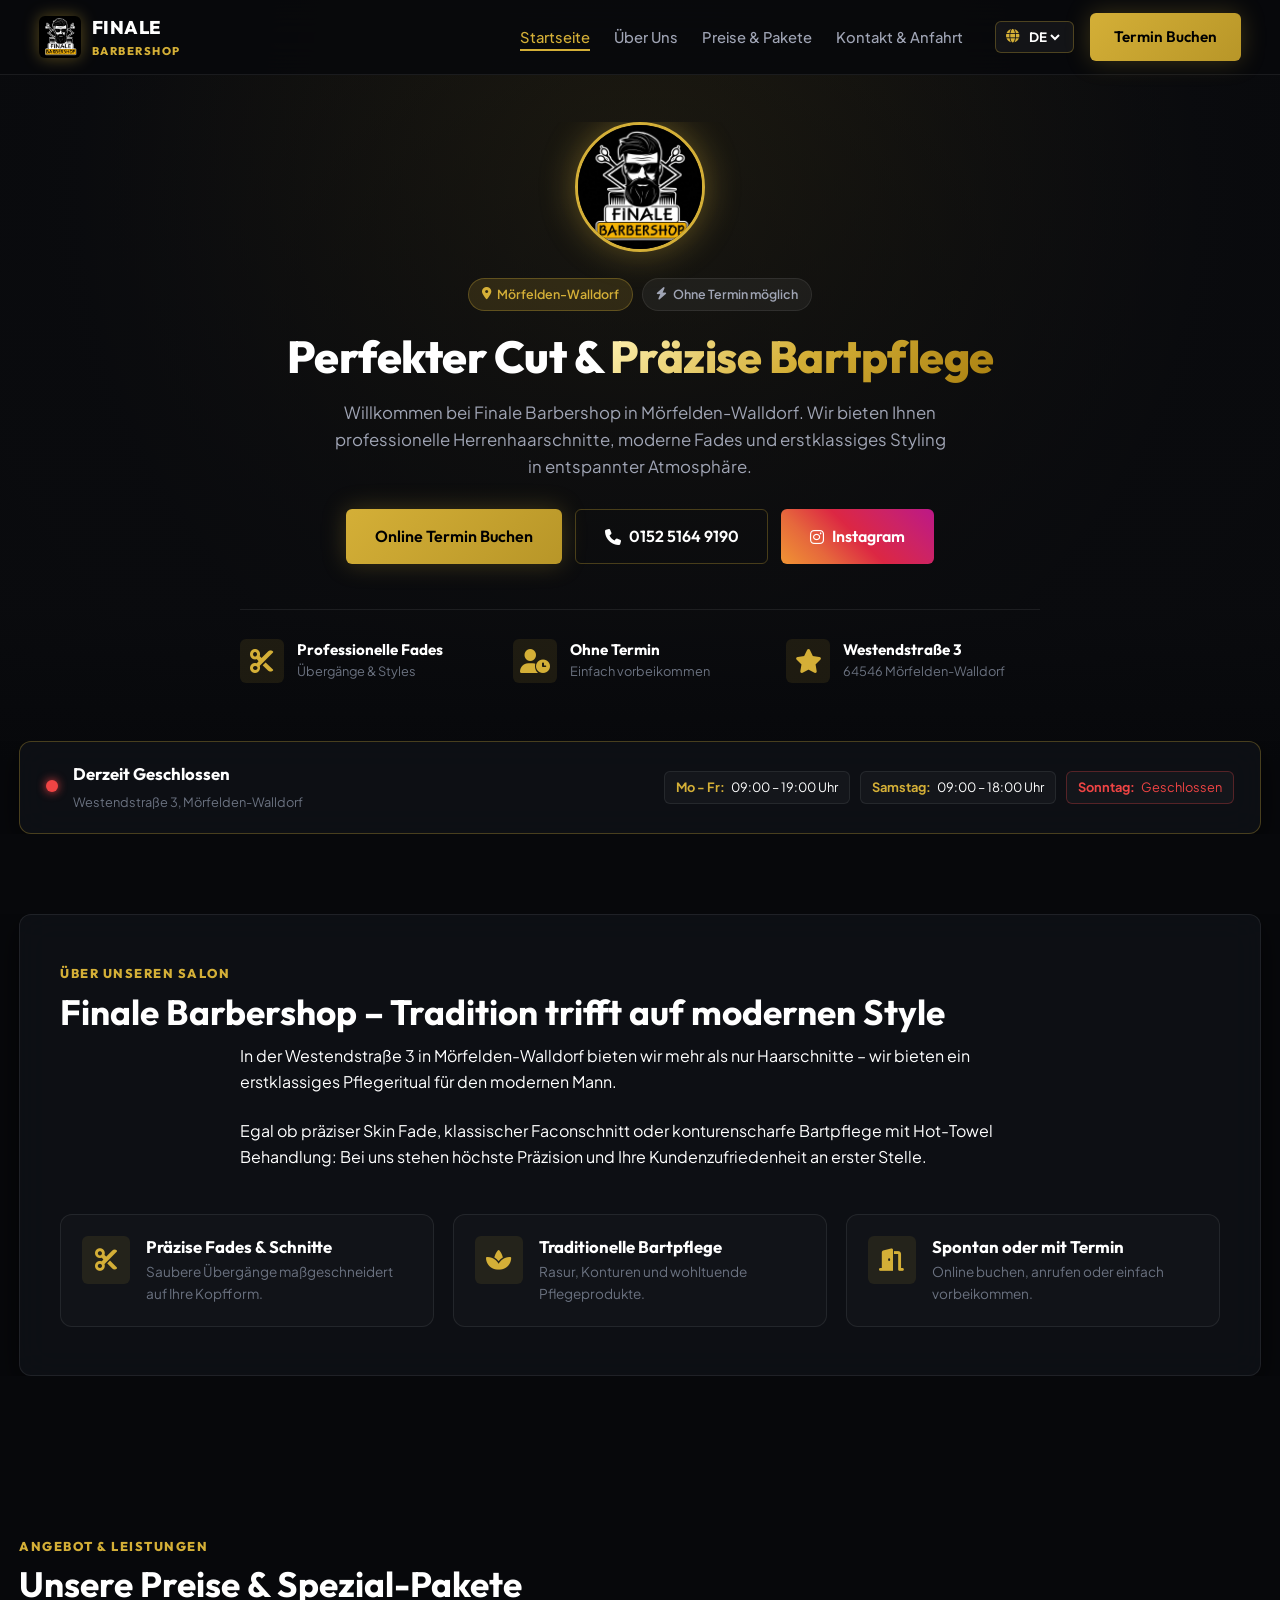
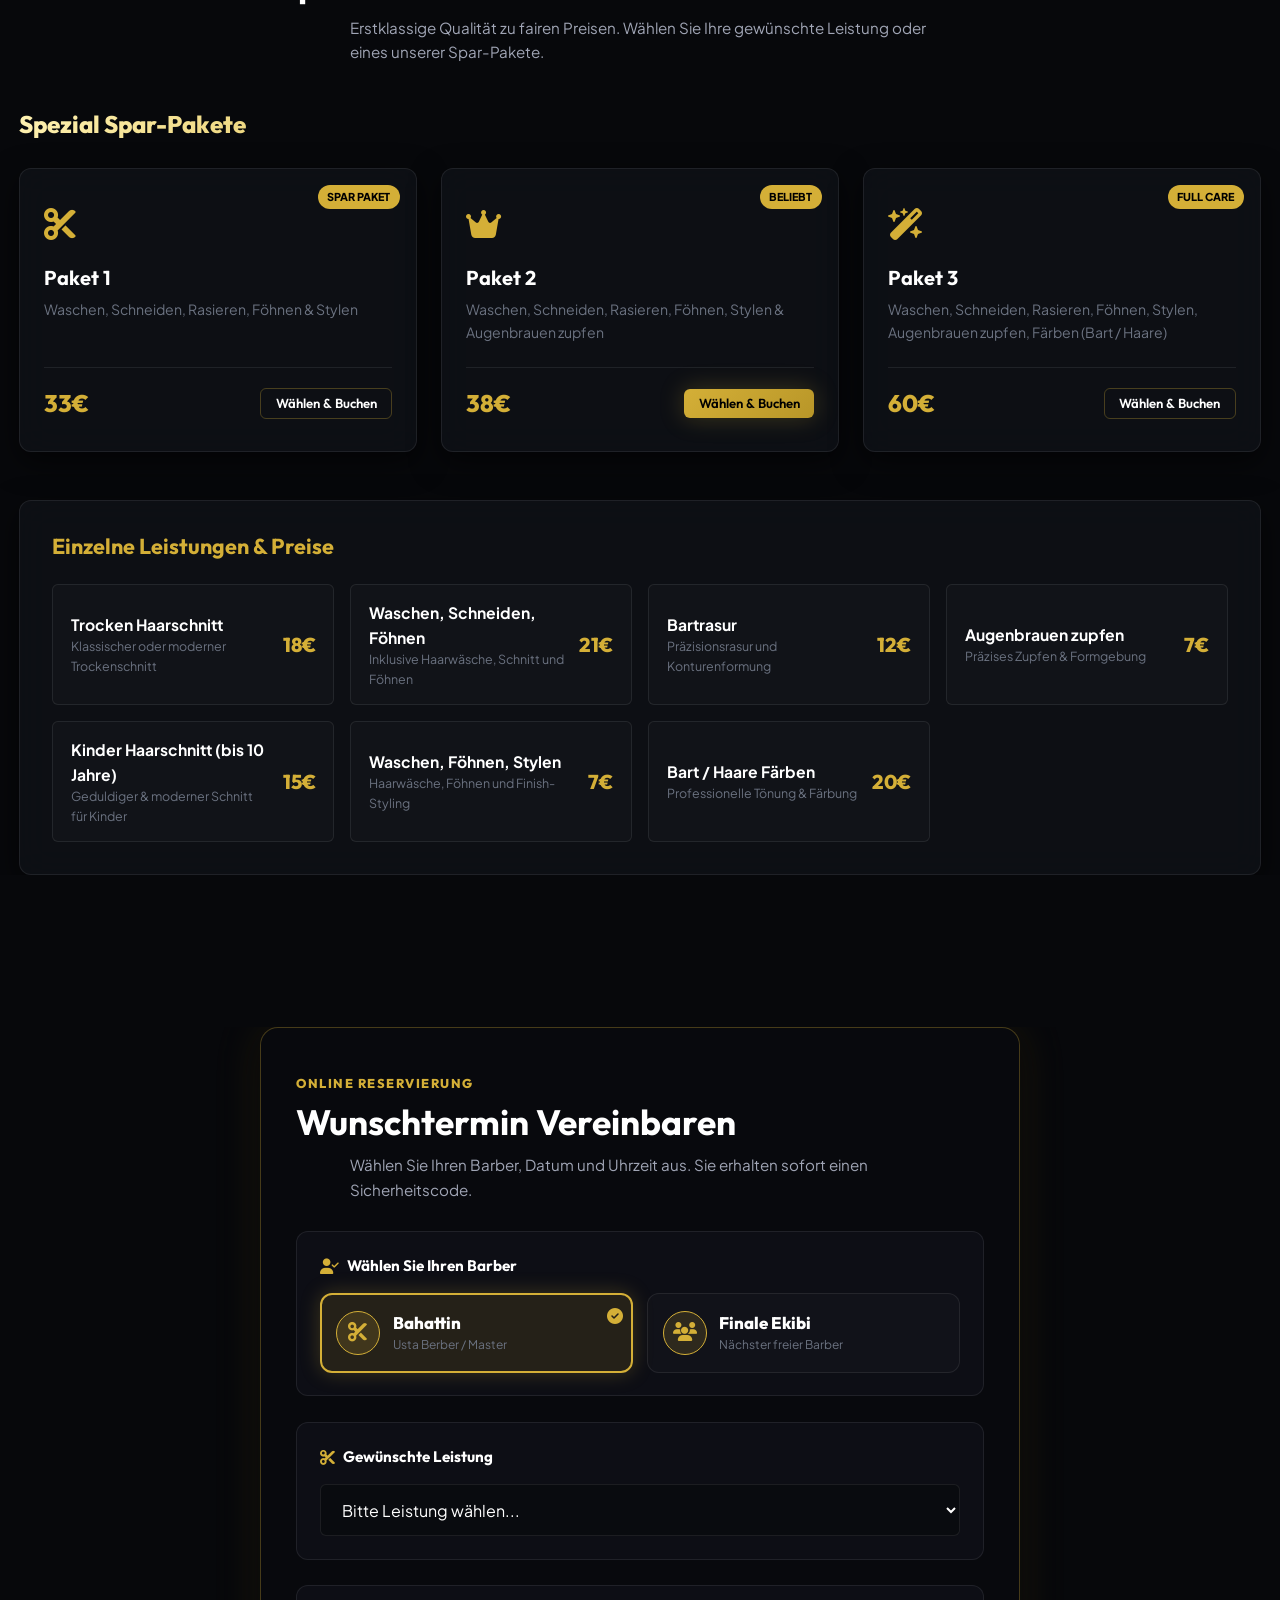
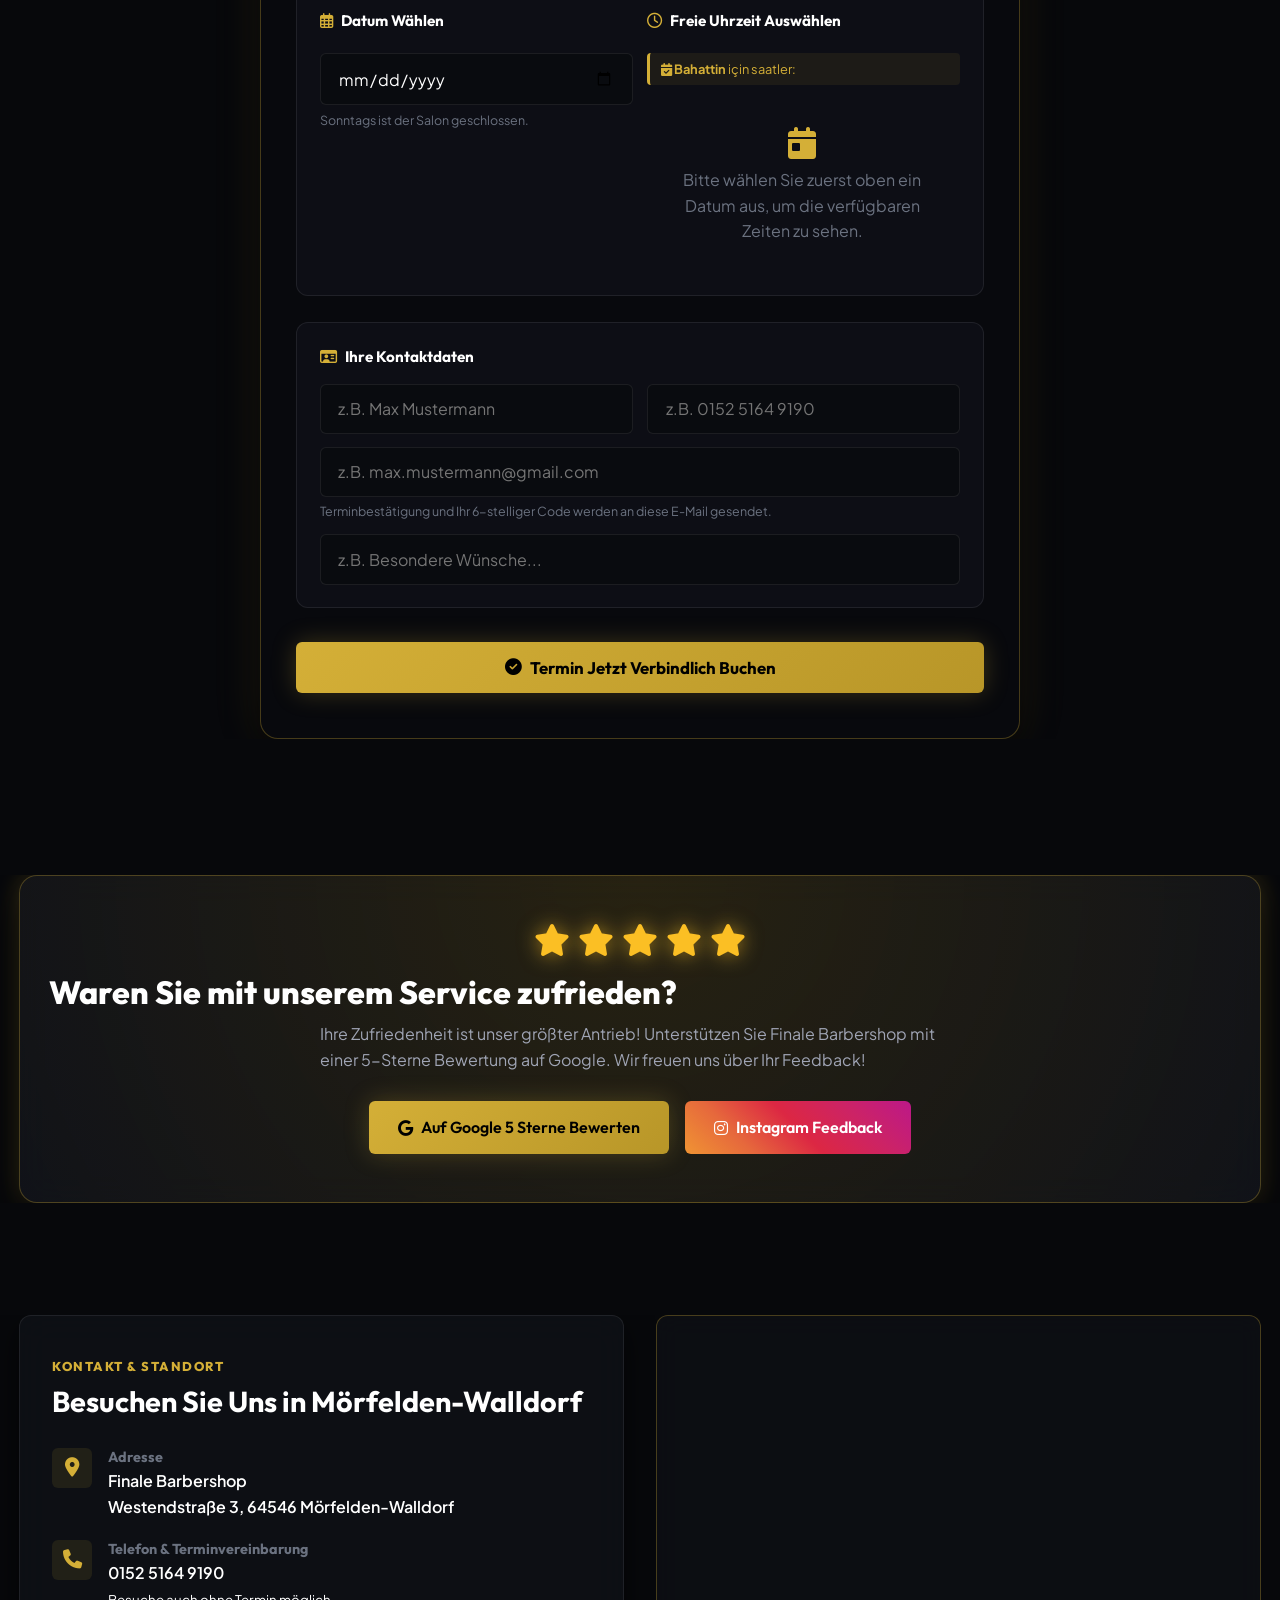
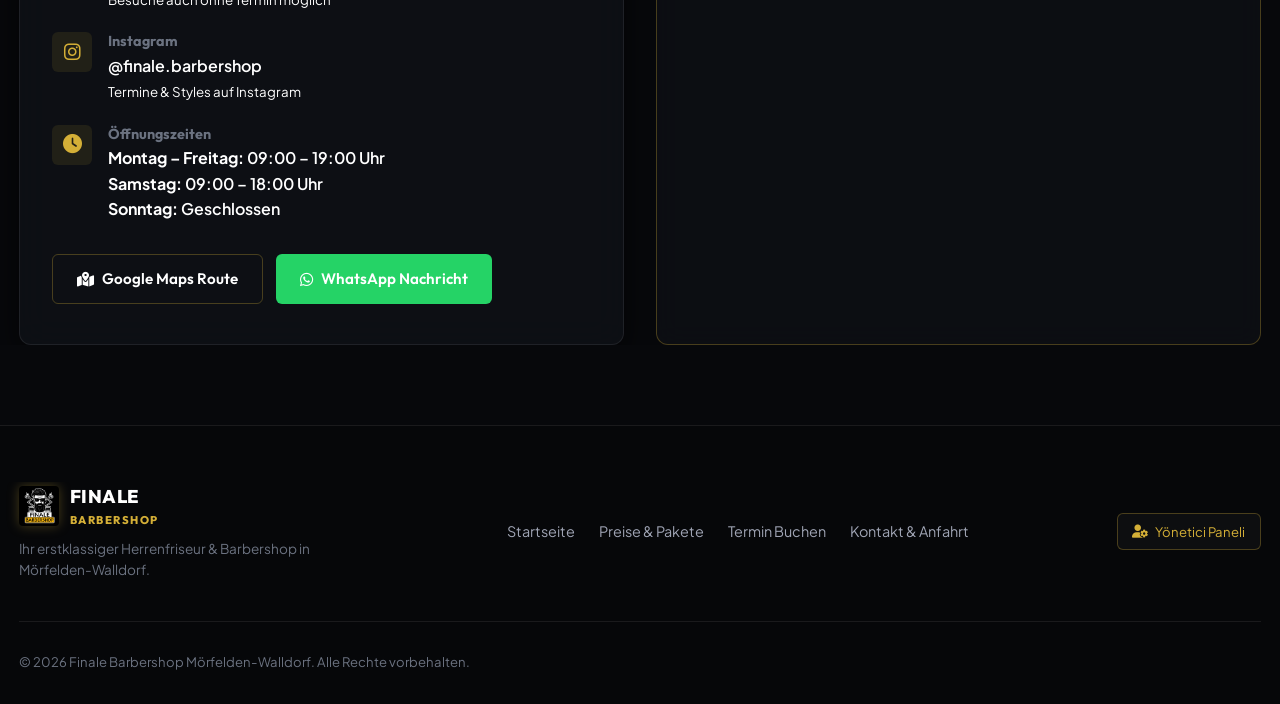
==== index.html @ e5a206c0 "Add files via upload" ====
<!DOCTYPE html>
<html lang="de">
<head>
    <meta charset="UTF-8">
    <meta http-equiv="Cache-Control" content="no-cache, no-store, must-revalidate">
    <meta http-equiv="Pragma" content="no-cache">
    <meta http-equiv="Expires" content="0">
    <meta name="viewport" content="width=device-width, initial-scale=1.0, maximum-scale=5.0, user-scalable=yes">
    <meta name="theme-color" content="#0a0b0e">
    <meta name="description" content="Finale Barbershop in M&ouml;rfelden-Walldorf - Professionelle Herrenhaarschnitte, Fades und pr&auml;zise Bartpflege. Besuche mit und ohne Termin in der Westendstra&szlig;e 3.">
    <title data-i18n="docTitle">Finale Barbershop | M&ouml;rfelden-Walldorf</title>
    
    <!-- Google Fonts -->
    <link rel="preconnect" href="https://fonts.googleapis.com">
    <link rel="preconnect" href="https://fonts.gstatic.com" crossorigin>
    <link href="https://fonts.googleapis.com/css2?family=Outfit:wght@300;400;500;600;700;800;900&family=Plus+Jakarta+Sans:wght@300;400;500;600;700&display=swap" rel="stylesheet">
    
    <!-- FontAwesome Icons -->
    <link rel="stylesheet" href="https://cdnjs.cloudflare.com/ajax/libs/font-awesome/6.4.0/css/all.min.css">
    
    <!-- Stylesheet with Cache Buster -->
    <link rel="stylesheet" href="style.css?v=3.5">
</head>
<body>

    <!-- Header / Navbar -->
    <header class="site-header">
        <nav class="navbar">
            <a href="#home" class="logo">
                <img src="logo.png" alt="Finale Barbershop Logo" class="site-logo-img">
                <span class="logo-text">FINALE <span class="logo-sub">BARBERSHOP</span></span>
            </a>

            <div class="nav-menu" id="navMenu">
                <ul class="nav-links">
                    <li><a href="#home" class="nav-link active" data-i18n="navHome">Startseite</a></li>
                    <li><a href="#about" class="nav-link" data-i18n="navAbout">&Uuml;ber Uns</a></li>
                    <li><a href="#services" class="nav-link" data-i18n="navServices">Preise &amp; Pakete</a></li>
                    <li><a href="#contact" class="nav-link" data-i18n="navContact">Kontakt &amp; Anfahrt</a></li>
                </ul>

                <div class="nav-actions">
                    <!-- Language Selector -->
                    <div class="lang-selector">
                        <i class="fa-solid fa-globe lang-icon"></i>
                        <select id="languageSelector" onchange="changeLanguage(this.value)">
                            <option value="de">DE</option>
                            <option value="tr">TR</option>
                            <option value="en">EN</option>
                        </select>
                    </div>

                    <a href="#booking" class="btn btn-primary" data-i18n="navBookBtn">
                        <i class="fa-regular fa-calendar-check"></i> Termin Buchen
                    </a>
                </div>
            </div>

            <!-- Mobile Menu Toggle -->
            <button class="mobile-toggle" id="mobileToggle" aria-label="Men&uuml; &ouml;ffnen">
                <i class="fa-solid fa-bars"></i>
            </button>
        </nav>
    </header>

    <main>
        <!-- Hero Section -->
        <section id="home" class="hero-section">
            <div class="hero-bg-overlay"></div>
            <div class="hero-container">
                <div class="hero-content text-center">
                    <div class="hero-logo-wrapper">
                        <img src="logo.png" alt="Finale Barbershop" class="hero-logo-img">
                    </div>

                    <div class="hero-badges">
                        <span class="badge badge-gold"><i class="fa-solid fa-location-dot"></i> M&ouml;rfelden-Walldorf</span>
                        <span class="badge badge-glass"><i class="fa-solid fa-bolt"></i> <span data-i18n="walkInBadge">Ohne Termin m&ouml;glich</span></span>
                    </div>

                    <h1 class="hero-title" data-i18n="heroTitle">
                        Perfekter Cut &amp; <span class="gold-gradient">Pr&auml;zise Bartpflege</span>
                    </h1>

                    <p class="hero-subtitle" data-i18n="heroSubtitle">
                        Willkommen bei Finale Barbershop in M&ouml;rfelden-Walldorf. Wir bieten Ihnen professionelle Herrenhaarschnitte, moderne Fades und erstklassiges Styling in entspannter Atmosph&auml;re.
                    </p>

                    <div class="hero-buttons">
                        <a href="#booking" class="btn btn-primary btn-lg pulse-glow" data-i18n="heroBookBtn">
                            <i class="fa-regular fa-calendar-check"></i> Online Termin Buchen
                        </a>
                        <a href="tel:015251649190" class="btn btn-outline btn-lg">
                            <i class="fa-solid fa-phone"></i> 0152 5164 9190
                        </a>
                        <a href="https://www.instagram.com/finale.barbershop/" target="_blank" rel="noopener" class="btn btn-instagram btn-lg" aria-label="Instagram">
                            <i class="fa-brands fa-instagram"></i> Instagram
                        </a>
                    </div>

                    <!-- Quick Info Stats -->
                    <div class="hero-stats">
                        <div class="stat-item">
                            <i class="fa-solid fa-scissors stat-icon"></i>
                            <div>
                                <h4 data-i18n="stat1Title">Professionelle Fades</h4>
                                <p data-i18n="stat1Sub">&Uuml;berg&auml;nge &amp; Styles</p>
                            </div>
                        </div>
                        <div class="stat-item">
                            <i class="fa-solid fa-user-clock stat-icon"></i>
                            <div>
                                <h4 data-i18n="stat2Title">Ohne Termin</h4>
                                <p data-i18n="stat2Sub">Einfach vorbeikommen</p>
                            </div>
                        </div>
                        <div class="stat-item">
                            <i class="fa-solid fa-star stat-icon"></i>
                            <div>
                                <h4>Westendstra&szlig;e 3</h4>
                                <p>64546 M&ouml;rfelden-Walldorf</p>
                            </div>
                        </div>
                    </div>
                </div>
            </div>
        </section>

        <!-- Business Status & Hours Bar -->
        <section class="status-bar-section">
            <div class="container">
                <div class="status-bar-card glass-panel">
                    <div class="status-indicator-box">
                        <div class="status-dot-wrapper">
                            <span class="status-dot" id="statusDot"></span>
                        </div>
                        <div class="status-text">
                            <span class="status-label" id="statusLabel" data-i18n="statusChecking">Status wird gepr&uuml;ft...</span>
                            <span class="status-sub" id="statusSub">Westendstra&szlig;e 3, M&ouml;rfelden-Walldorf</span>
                        </div>
                    </div>

                    <div class="hours-quick-summary">
                        <div class="hours-chip">
                            <span class="day-name" data-i18n="hoursMonFri">Mo - Fr:</span>
                            <span class="time-range" id="dispTimeMonFri">09:00 &ndash; 19:00 Uhr</span>
                        </div>
                        <div class="hours-chip">
                            <span class="day-name" data-i18n="hoursSat">Samstag:</span>
                            <span class="time-range" id="dispTimeSat">09:00 &ndash; 18:00 Uhr</span>
                        </div>
                        <div class="hours-chip closed">
                            <span class="day-name" data-i18n="hoursSun">Sonntag:</span>
                            <span class="time-range" data-i18n="hoursClosed">Geschlossen</span>
                        </div>
                    </div>
                </div>
            </div>
        </section>

        <!-- About Section -->
        <section id="about" class="about-section">
            <div class="container">
                <div class="about-card glass-panel">
                    <div class="section-header text-center">
                        <div class="section-tag" data-i18n="aboutTag">&Uuml;BER UNSEREN SALON</div>
                        <h2 class="section-title" data-i18n="aboutTitle">Finale Barbershop &ndash; Tradition trifft auf modernen Style</h2>
                        <p class="about-description" data-i18n="aboutDesc1" style="max-width: 800px; margin: 0 auto 1.5rem auto;">
                            In der Westendstra&szlig;e 3 in M&ouml;rfelden-Walldorf bieten wir mehr als nur Haarschnitte &ndash; wir bieten ein erstklassiges Pflegeritual f&uuml;r den modernen Mann.
                        </p>
                        <p class="about-description" data-i18n="aboutDesc2" style="max-width: 800px; margin: 0 auto;">
                            Egal ob pr&auml;ziser Skin Fade, klassischer Faconschnitt oder konturenscharfe Bartpflege mit Hot-Towel Behandlung: Bei uns stehen h&ouml;chste Pr&auml;zision und Ihre Kundenzufriedenheit an erster Stelle.
                        </p>
                    </div>

                    <div class="features-grid-3">
                        <div class="feature-card">
                            <div class="feature-icon"><i class="fa-solid fa-scissors"></i></div>
                            <div class="feature-info">
                                <h3 data-i18n="feat1Title">Pr&auml;zise Fades &amp; Schnitte</h3>
                                <p data-i18n="feat1Desc">Saubere &Uuml;berg&auml;nge ma&szlig;geschneidert auf Ihre Kopfform.</p>
                            </div>
                        </div>
                        <div class="feature-card">
                            <div class="feature-icon"><i class="fa-solid fa-spa"></i></div>
                            <div class="feature-info">
                                <h3 data-i18n="feat2Title">Traditionelle Bartpflege</h3>
                                <p data-i18n="feat2Desc">Rasur, Konturen und wohltuende Pflegeprodukte.</p>
                            </div>
                        </div>
                        <div class="feature-card">
                            <div class="feature-icon"><i class="fa-solid fa-door-open"></i></div>
                            <div class="feature-info">
                                <h3 data-i18n="feat3Title">Spontan oder mit Termin</h3>
                                <p data-i18n="feat3Desc">Online buchen, anrufen oder einfach vorbeikommen.</p>
                            </div>
                        </div>
                    </div>
                </div>
            </div>
        </section>

        <!-- Services & Pricing Section -->
        <section id="services" class="services-section">
            <div class="container">
                <div class="section-header text-center">
                    <div class="section-tag" data-i18n="servicesTag">ANGEBOT &amp; LEISTUNGEN</div>
                    <h2 class="section-title" data-i18n="servicesTitle">Unsere Preise &amp; Spezial-Pakete</h2>
                    <p class="section-subtitle" data-i18n="servicesSub">Erstklassige Qualit&auml;t zu fairen Preisen. W&auml;hlen Sie Ihre gew&uuml;nschte Leistung oder eines unserer Spar-Pakete.</p>
                </div>

                <!-- Special Packages Grid -->
                <div class="packages-header text-center" style="margin-bottom: 1.8rem;">
                    <h3 class="gold-gradient" style="font-size: 1.5rem; font-weight: 800;" data-i18n="packagesTitle">Spezial Spar-Pakete</h3>
                </div>

                <div class="services-cards-grid packages-grid">
                    <!-- Paket 1 -->
                    <div class="service-card glass-panel" onclick="quickSelectService('Paket 1')">
                        <div class="service-badge gold" data-i18n="pkg1Badge">SPAR PAKET</div>
                        <div class="service-icon"><i class="fa-solid fa-scissors"></i></div>
                        <h3 class="service-name" data-i18n="pkg1Title">Paket 1</h3>
                        <p class="service-desc" data-i18n="pkg1Desc">Waschen, Schneiden, Rasieren, F&ouml;hnen &amp; Stylen</p>
                        <div class="service-footer">
                            <span class="service-price">33&euro;</span>
                            <button class="btn btn-sm btn-outline" data-i18n="selectServiceBtn">W&auml;hlen &amp; Buchen</button>
                        </div>
                    </div>

                    <!-- Paket 2 (Featured) -->
                    <div class="service-card glass-panel featured-service" onclick="quickSelectService('Paket 2')">
                        <div class="service-badge gold" data-i18n="pkg2Badge">BELIEBT</div>
                        <div class="service-icon"><i class="fa-solid fa-crown"></i></div>
                        <h3 class="service-name" data-i18n="pkg2Title">Paket 2</h3>
                        <p class="service-desc" data-i18n="pkg2Desc">Waschen, Schneiden, Rasieren, F&ouml;hnen, Stylen &amp; Augenbrauen zupfen</p>
                        <div class="service-footer">
                            <span class="service-price">38&euro;</span>
                            <button class="btn btn-sm btn-primary" data-i18n="selectServiceBtn">W&auml;hlen &amp; Buchen</button>
                        </div>
                    </div>

                    <!-- Paket 3 (VIP) -->
                    <div class="service-card glass-panel" onclick="quickSelectService('Paket 3')">
                        <div class="service-badge gold" data-i18n="pkg3Badge">FULL CARE</div>
                        <div class="service-icon"><i class="fa-solid fa-wand-magic-sparkles"></i></div>
                        <h3 class="service-name" data-i18n="pkg3Title">Paket 3</h3>
                        <p class="service-desc" data-i18n="pkg3Desc">Waschen, Schneiden, Rasieren, F&ouml;hnen, Stylen, Augenbrauen zupfen, F&auml;rben (Bart / Haare)</p>
                        <div class="service-footer">
                            <span class="service-price">60&euro;</span>
                            <button class="btn btn-sm btn-outline" data-i18n="selectServiceBtn">W&auml;hlen &amp; Buchen</button>
                        </div>
                    </div>
                </div>

                <!-- Complete Individual Price List Table -->
                <div class="price-list-container glass-panel">
                    <h3 class="price-table-title" data-i18n="fullPriceTitle"><i class="fa-solid fa-list"></i> Einzelne Leistungen &amp; Preise</h3>
                    <div class="price-items-grid">
                        <div class="price-item" onclick="quickSelectService('Trocken Haarschnitt')" style="cursor:pointer;">
                            <div class="price-info">
                                <span class="price-title" data-i18n="p1Name">Trocken Haarschnitt</span>
                                <span class="price-sub" data-i18n="p1Sub">Klassischer oder moderner Trockenschnitt</span>
                            </div>
                            <span class="price-tag">18&euro;</span>
                        </div>
                        <div class="price-item" onclick="quickSelectService('Waschen, Schneiden, F&ouml;hnen')" style="cursor:pointer;">
                            <div class="price-info">
                                <span class="price-title" data-i18n="p2Name">Waschen, Schneiden, F&ouml;hnen</span>
                                <span class="price-sub" data-i18n="p2Sub">Inklusive Haarw&auml;sche, Schnitt und F&ouml;hnen</span>
                            </div>
                            <span class="price-tag">21&euro;</span>
                        </div>
                        <div class="price-item" onclick="quickSelectService('Bartrasur')" style="cursor:pointer;">
                            <div class="price-info">
                                <span class="price-title" data-i18n="p3Name">Bartrasur</span>
                                <span class="price-sub" data-i18n="p3Sub">Pr&auml;zisionsrasur und Konturenformung</span>
                            </div>
                            <span class="price-tag">12&euro;</span>
                        </div>
                        <div class="price-item" onclick="quickSelectService('Augenbrauen zupfen')" style="cursor:pointer;">
                            <div class="price-info">
                                <span class="price-title" data-i18n="p4Name">Augenbrauen zupfen</span>
                                <span class="price-sub" data-i18n="p4Sub">Pr&auml;zises Zupfen &amp; Formgebung</span>
                            </div>
                            <span class="price-tag">7&euro;</span>
                        </div>
                        <div class="price-item" onclick="quickSelectService('Kinder Haarschnitt')" style="cursor:pointer;">
                            <div class="price-info">
                                <span class="price-title" data-i18n="p5Name">Kinder Haarschnitt (bis 10 Jahre)</span>
                                <span class="price-sub" data-i18n="p5Sub">Geduldiger &amp; moderner Schnitt f&uuml;r Kinder</span>
                            </div>
                            <span class="price-tag">15&euro;</span>
                        </div>
                        <div class="price-item" onclick="quickSelectService('Waschen, F&ouml;hnen, Stylen')" style="cursor:pointer;">
                            <div class="price-info">
                                <span class="price-title" data-i18n="p6Name">Waschen, F&ouml;hnen, Stylen</span>
                                <span class="price-sub" data-i18n="p6Sub">Haarw&auml;sche, F&ouml;hnen und Finish-Styling</span>
                            </div>
                            <span class="price-tag">7&euro;</span>
                        </div>
                        <div class="price-item" onclick="quickSelectService('Bart / Haare F&auml;rben')" style="cursor:pointer;">
                            <div class="price-info">
                                <span class="price-title" data-i18n="p7Name">Bart / Haare F&auml;rben</span>
                                <span class="price-sub" data-i18n="p7Sub">Professionelle T&ouml;nung &amp; F&auml;rbung</span>
                            </div>
                            <span class="price-tag">20&euro;</span>
                        </div>
                    </div>
                </div>
            </div>
        </section>

        <!-- BOOKING SECTION (CLEAN & SEPARATE CALENDAR PER BARBER) -->
        <section id="booking" class="booking-section">
            <div class="container">
                <div class="booking-clean-card glass-panel">
                    <div class="booking-header text-center">
                        <div class="section-tag" data-i18n="bookingTag">ONLINE RESERVIERUNG</div>
                        <h2 class="section-title" data-i18n="bookingTitle">Wunschtermin Vereinbaren</h2>
                        <p class="section-subtitle" data-i18n="bookingSub">W&auml;hlen Sie Ihren Barber, Datum und Uhrzeit aus. Sie erhalten sofort einen Sicherheitscode.</p>
                    </div>

                    <!-- Salon Closed Dynamic Alert Banner -->
                    <div id="salonClosedNotice" class="salon-closed-banner" style="display:none;">
                        <i class="fa-solid fa-store-slash"></i>
                        <div>
                            <strong data-i18n="salonClosedTitle">Salon ist derzeit geschlossen</strong>
                            <p data-i18n="salonClosedDesc">Derzeit k&ouml;nnen online keine Termine vereinbart werden. Bitte rufen Sie uns an oder versuchen Sie es sp&auml;ter erneut.</p>
                        </div>
                    </div>

                    <form id="booking-form" class="booking-clean-form">
                        
                        <!-- 1. BARBER SELECTION (SEPARATE CALENDAR) -->
                        <div class="clean-form-block">
                            <label class="block-label">
                                <i class="fa-solid fa-user-check"></i> <span data-i18n="lblBarber">W&auml;hlen Sie Ihren Barber</span>
                            </label>
                            
                            <div class="barber-pills-row">
                                <!-- Barber 1: Bahattin -->
                                <div class="barber-pill selected" id="barberBahattin" onclick="selectBarber('Bahattin')">
                                    <div class="pill-check-icon"><i class="fa-solid fa-circle-check"></i></div>
                                    <div class="pill-avatar"><i class="fa-solid fa-scissors"></i></div>
                                    <div class="pill-text">
                                        <h4 class="pill-name">Bahattin</h4>
                                        <span class="pill-sub" data-i18n="barber1Role">Usta Berber / Master</span>
                                    </div>
                                </div>

                                <!-- Barber 2: Finale Barber Team -->
                                <div class="barber-pill" id="barberTeam" onclick="selectBarber('Finale Barber Team')">
                                    <div class="pill-check-icon"><i class="fa-solid fa-circle-check"></i></div>
                                    <div class="pill-avatar"><i class="fa-solid fa-users"></i></div>
                                    <div class="pill-text">
                                        <h4 class="pill-name">Finale Ekibi</h4>
                                        <span class="pill-sub" data-i18n="barber2Role">N&auml;chster freier Barber</span>
                                    </div>
                                </div>
                            </div>
                            <input type="hidden" id="selectedBarber" value="Bahattin" required>
                        </div>

                        <!-- 2. SERVICE SELECTION -->
                        <div class="clean-form-block">
                            <label class="block-label" for="serviceSelect">
                                <i class="fa-solid fa-scissors"></i> <span data-i18n="lblService">Gew&uuml;nschte Leistung</span>
                            </label>
                            <select id="serviceSelect" class="form-control-luxury" required>
                                <option value="" disabled selected data-i18n="phSelectService">Bitte Leistung w&auml;hlen...</option>
                                <optgroup label="Spezial-Pakete">
                                    <option value="Paket 1: Waschen, Schneiden, Rasieren, F&ouml;hnen &amp; Stylen (33&euro;)">Paket 1 - Waschen, Schneiden, Rasieren, F&ouml;hnen &amp; Stylen (33&euro;)</option>
                                    <option value="Paket 2: Waschen, Schneiden, Rasieren, F&ouml;hnen, Stylen &amp; Augenbrauen (38&euro;)">Paket 2 - Waschen, Schneiden, Rasieren, F&ouml;hnen, Stylen &amp; Augenbrauen (38&euro;)</option>
                                    <option value="Paket 3: Waschen, Schneiden, Rasieren, F&ouml;hnen, Stylen, Augenbrauen, F&auml;rben (60&euro;)">Paket 3 - Komplett + F&auml;rben (Bart/Haare) (60&euro;)</option>
                                </optgroup>
                                <optgroup label="Einzelne Leistungen">
                                    <option value="Trocken Haarschnitt (18&euro;)">Trocken Haarschnitt (18&euro;)</option>
                                    <option value="Waschen, Schneiden, F&ouml;hnen (21&euro;)">Waschen, Schneiden, F&ouml;hnen (21&euro;)</option>
                                    <option value="Bartrasur (12&euro;)">Bartrasur (12&euro;)</option>
                                    <option value="Augenbrauen zupfen (7&euro;)">Augenbrauen zupfen (7&euro;)</option>
                                    <option value="Kinder Haarschnitt bis 10 Jahre (15&euro;)">Kinder Haarschnitt bis 10 Jahre (15&euro;)</option>
                                    <option value="Waschen, F&ouml;hnen, Stylen (7&euro;)">Waschen, F&ouml;hnen, Stylen (7&euro;)</option>
                                    <option value="Bart / Haare F&auml;rben (20&euro;)">Bart / Haare F&auml;rben (20&euro;)</option>
                                </optgroup>
                            </select>
                        </div>

                        <!-- 3. DATE & TIME SELECTION -->
                        <div class="clean-form-block">
                            <div class="form-row-2">
                                <div class="form-field-unit">
                                    <label class="block-label" for="bookingDate">
                                        <i class="fa-regular fa-calendar-days"></i> <span data-i18n="lblDate">Datum W&auml;hlen</span>
                                    </label>
                                    <input type="date" id="bookingDate" class="form-control-luxury" required>
                                    <small class="form-help-text" data-i18n="dateHelp">Sonntags ist der Salon geschlossen.</small>
                                </div>

                                <div class="form-field-unit">
                                    <label class="block-label">
                                        <i class="fa-regular fa-clock"></i> <span data-i18n="lblTime">Freie Uhrzeit Ausw&auml;hlen</span>
                                    </label>
                                    <div id="barberCalendarIndicator" class="barber-calendar-indicator">
                                        <span><i class="fa-solid fa-calendar-check"></i> <strong id="calendarBarberName">Bahattin</strong> i&ccedil;in saatler:</span>
                                    </div>
                                    <div id="timeSlotsContainer" class="time-slots-clean-grid">
                                        <div class="slots-placeholder">
                                            <i class="fa-solid fa-calendar-day"></i>
                                            <p data-i18n="timeSlotPlaceholder">Bitte w&auml;hlen Sie zuerst oben ein Datum aus, um die verf&uuml;gbaren Zeiten zu sehen.</p>
                                        </div>
                                    </div>
                                    <input type="hidden" id="selectedTimeSlot" required>
                                </div>
                            </div>
                        </div>

                        <!-- 4. CUSTOMER CONTACT DETAILS -->
                        <div class="clean-form-block">
                            <label class="block-label">
                                <i class="fa-regular fa-id-card"></i> <span>Ihre Kontaktdaten</span>
                            </label>
                            
                            <div class="form-row-2">
                                <div class="form-field-unit">
                                    <input type="text" id="customerName" class="form-control-luxury" placeholder="Ihr Vor- &amp; Nachname" data-ph-i18n="phName" required>
                                </div>

                                <div class="form-field-unit">
                                    <input type="tel" id="customerPhone" class="form-control-luxury" placeholder="Telefonnummer" data-ph-i18n="phPhone" required>
                                </div>
                            </div>

                            <div style="margin-top: 0.8rem;">
                                <input type="email" id="customerEmail" class="form-control-luxury" placeholder="E-Mail Adresse (F&uuml;r Best&auml;tigungscode)" data-ph-i18n="phEmail" required>
                                <small class="form-help-text" data-i18n="emailHelp" style="display:block; margin-top: 0.3rem;">Terminbest&auml;tigung und Ihr 6-stelliger Code werden an diese E-Mail gesendet.</small>
                            </div>

                            <div style="margin-top: 0.8rem;">
                                <input type="text" id="customerNotes" class="form-control-luxury" placeholder="Anmerkungen / W&uuml;nsche (Optional)" data-ph-i18n="phNotes">
                            </div>
                        </div>

                        <!-- 5. SUBMIT BUTTON -->
                        <div class="form-actions-clean">
                            <button type="submit" class="btn btn-primary btn-xl pulse-glow" id="submitBookingBtn" style="width:100%;">
                                <i class="fa-solid fa-check-circle"></i> <span data-i18n="btnConfirmBooking">Termin Jetzt Verbindlich Buchen</span>
                            </button>
                        </div>
                    </form>
                </div>
            </div>
        </section>

        <!-- Customer Satisfaction & Google Review Section -->
        <section class="review-invite-section">
            <div class="container">
                <div class="review-card glass-panel text-center">
                    <div class="review-stars">
                        <i class="fa-solid fa-star"></i>
                        <i class="fa-solid fa-star"></i>
                        <i class="fa-solid fa-star"></i>
                        <i class="fa-solid fa-star"></i>
                        <i class="fa-solid fa-star"></i>
                    </div>
                    <h2 class="review-title" data-i18n="reviewTitle">Waren Sie mit unserem Service zufrieden?</h2>
                    <p class="review-desc" data-i18n="reviewDesc">
                        Ihre Zufriedenheit ist unser gr&ouml;&szlig;ter Antrieb! Unterst&uuml;tzen Sie Finale Barbershop mit einer 5-Sterne Bewertung auf Google. Wir freuen uns &uuml;ber Ihr Feedback!
                    </p>
                    <div class="review-actions">
                        <a href="https://maps.google.com/?q=Westendstra??e+3,+64546+M??rfelden-Walldorf" target="_blank" rel="noopener" class="btn btn-primary btn-lg pulse-glow">
                            <i class="fa-brands fa-google"></i> <span data-i18n="reviewBtn">Auf Google 5 Sterne Bewerten</span>
                        </a>
                        <a href="https://www.instagram.com/finale.barbershop/" target="_blank" rel="noopener" class="btn btn-instagram btn-lg">
                            <i class="fa-brands fa-instagram"></i> Instagram Feedback
                        </a>
                    </div>
                </div>
            </div>
        </section>

        <!-- Contact & Location Section -->
        <section id="contact" class="contact-section">
            <div class="container">
                <div class="contact-grid">
                    <div class="contact-info-card glass-panel">
                        <div class="section-tag" data-i18n="contactTag">KONTAKT &amp; STANDORT</div>
                        <h2 class="contact-title" data-i18n="contactTitle">Besuchen Sie Uns in M&ouml;rfelden-Walldorf</h2>
                        
                        <div class="contact-details">
                            <div class="detail-row">
                                <div class="detail-icon"><i class="fa-solid fa-location-dot"></i></div>
                                <div>
                                    <h4 data-i18n="addrLabel">Adresse</h4>
                                    <p>Finale Barbershop</p>
                                    <p>Westendstra&szlig;e 3, 64546 M&ouml;rfelden-Walldorf</p>
                                </div>
                            </div>

                            <div class="detail-row">
                                <div class="detail-icon"><i class="fa-solid fa-phone"></i></div>
                                <div>
                                    <h4 data-i18n="phoneLabel">Telefon &amp; Terminvereinbarung</h4>
                                    <p><a href="tel:015251649190" class="contact-link">0152 5164 9190</a></p>
                                    <small data-i18n="walkInSub">Besuche auch ohne Termin m&ouml;glich</small>
                                </div>
                            </div>

                            <div class="detail-row">
                                <div class="detail-icon"><i class="fa-brands fa-instagram"></i></div>
                                <div>
                                    <h4 data-i18n="instaLabel">Instagram</h4>
                                    <p><a href="https://www.instagram.com/finale.barbershop/" target="_blank" rel="noopener" class="contact-link">@finale.barbershop</a></p>
                                    <small data-i18n="instaSub">Termine &amp; Styles auf Instagram</small>
                                </div>
                            </div>

                            <div class="detail-row">
                                <div class="detail-icon"><i class="fa-solid fa-clock"></i></div>
                                <div>
                                    <h4 data-i18n="hoursLabel">&Ouml;ffnungszeiten</h4>
                                    <p><strong>Montag &ndash; Freitag:</strong> <span id="contactMonFri">09:00 &ndash; 19:00 Uhr</span></p>
                                    <p><strong>Samstag:</strong> <span id="contactSat">09:00 &ndash; 18:00 Uhr</span></p>
                                    <p><strong>Sonntag:</strong> Geschlossen</p>
                                </div>
                            </div>
                        </div>

                        <div class="contact-quick-buttons">
                            <a href="https://maps.google.com/?q=Westendstra??e+3,+64546+M??rfelden-Walldorf" target="_blank" rel="noopener" class="btn btn-outline">
                                <i class="fa-solid fa-map-location-dot"></i> Google Maps Route
                            </a>
                            <a href="https://wa.me/4915251649190" target="_blank" rel="noopener" class="btn btn-whatsapp">
                                <i class="fa-brands fa-whatsapp"></i> WhatsApp Nachricht
                            </a>
                        </div>
                    </div>

                    <!-- Interactive Google Map Frame -->
                    <div class="contact-map-wrapper glass-frame">
                        <iframe 
                            src="https://www.google.com/maps/embed?pb=!1m18!1m12!1m3!1d2564.123456789!2d8.56789!3d49.98765!2m3!1f0!2f0!3f0!3m2!1i1024!2i768!4f13.1!3m3!1m2!1s0x47bd9a0000000000%3A0x0!2sWestendstra%C3%9Fe%203%2C%2064546%20M%C3%B6rfelden-Walldorf!5e0!3m2!1sde!2sde!4v1700000000000!5m2!1sde!2sde!4v1700000000000" 
                            width="100%" 
                            height="100%" 
                            style="border:0; filter: invert(90%) hue-rotate(180deg) contrast(120%);" 
                            allowfullscreen="" 
                            loading="lazy" 
                            referrerpolicy="no-referrer-when-downgrade"
                            title="Finale Barbershop Standorts-Karte">
                        </iframe>
                    </div>
                </div>
            </div>
        </section>
    </main>

    <!-- Footer with New Logo -->
    <footer class="site-footer">
        <div class="container">
            <div class="footer-content">
                <div class="footer-brand">
                    <div class="logo">
                        <img src="logo.png" alt="Finale Barbershop Logo" class="footer-logo-img">
                        <span class="logo-text">FINALE <span class="logo-sub">BARBERSHOP</span></span>
                    </div>
                    <p data-i18n="footerTagline">Ihr erstklassiger Herrenfriseur &amp; Barbershop in M&ouml;rfelden-Walldorf.</p>
                </div>

                <div class="footer-links">
                    <a href="#home" data-i18n="navHome">Startseite</a>
                    <a href="#services" data-i18n="navServices">Preise &amp; Pakete</a>
                    <a href="#booking" data-i18n="navBooking">Termin Buchen</a>
                    <a href="#contact" data-i18n="navContact">Kontakt</a>
                </div>

                <div class="footer-admin">
                    <a href="admin.html" class="admin-badge-btn">
                        <i class="fa-solid fa-user-gear"></i> <span data-i18n="adminBtn">Y&ouml;netici Paneli</span>
                    </a>
                </div>
            </div>

            <div class="footer-bottom text-center">
                <p>&copy; 2026 Finale Barbershop M&ouml;rfelden-Walldorf. <span data-i18n="allRights">Alle Rechte vorbehalten.</span></p>
            </div>
        </div>
    </footer>

    <!-- Success Modal with 6-digit Code -->
    <div id="bookingModal" class="modal-backdrop">
        <div class="modal-box glass-panel text-center">
            <div class="modal-icon"><i class="fa-solid fa-circle-check"></i></div>
            <h3 class="modal-title" data-i18n="modalSuccessTitle">Termin Erfolgreich Reserviert!</h3>
            
            <div class="auth-code-container">
                <span class="auth-code-tag" data-i18n="authCodeTag">IHR PERS&Ouml;NLICHER SICHERHEITSCODE</span>
                <div class="auth-code-display" id="modalAuthCode">FN-000000</div>
                <small data-i18n="authCodeHelp">Bitte nennen Sie diesen Code bei Ihrem Besuch im Salon.</small>
            </div>

            <p class="modal-message" id="modalMessage">Vielen Dank! Wir haben Ihre Reservierung erhalten.</p>
            <button class="btn btn-primary" onclick="closeBookingModal()" data-i18n="modalCloseBtn">Verstanden</button>
        </div>
    </div>

    <!-- JavaScript File with Cache Buster -->
    <script src="script.js?v=3.5"></script>
</body>
</html>
---- style.css ----
﻿/* ==========================================================================
   DER FINALE BARBERSHOP - LUXURY MODERN STYLESHEET (CLEAN REFACTORED)
   ========================================================================== */

:root {
    --bg-dark: #07080b;
    --bg-card: rgba(15, 17, 23, 0.85);
    --bg-panel: rgba(18, 20, 28, 0.95);
    --primary-gold: #d4af37;
    --primary-gold-hover: #b89628;
    --gold-glow: rgba(212, 175, 55, 0.35);
    --text-primary: #ffffff;
    --text-secondary: #a0a5b5;
    --text-muted: #6b7280;
    --border-light: rgba(255, 255, 255, 0.08);
    --border-gold: rgba(212, 175, 55, 0.3);
    --status-open: #10b981;
    --status-closed: #ef4444;
    --font-heading: 'Outfit', sans-serif;
    --font-body: 'Plus Jakarta Sans', sans-serif;
    --radius-sm: 6px;
    --radius-md: 12px;
    --radius-lg: 18px;
    --radius-full: 9999px;
    --transition: all 0.25s cubic-bezier(0.4, 0, 0.2, 1);
    --shadow-card: 0 10px 30px rgba(0, 0, 0, 0.6);
    --shadow-gold: 0 0 25px rgba(212, 175, 55, 0.25);
}

/* Reset & Global Overflow Protection */
*, *::before, *::after {
    margin: 0;
    padding: 0;
    box-sizing: border-box !important;
}

html, body {
    overflow-x: hidden !important;
    width: 100% !important;
    max-width: 100vw !important;
    position: relative;
    -webkit-text-size-adjust: 100%;
}

html {
    scroll-behavior: smooth;
    font-size: 16px;
}

body {
    background-color: var(--bg-dark);
    color: var(--text-primary);
    font-family: var(--font-body);
    line-height: 1.6;
    -webkit-font-smoothing: antialiased;
}

section, main, footer, .container, .hero-container {
    max-width: 100% !important;
    overflow-x: hidden !important;
}

h1, h2, h3, h4, h5, h6 {
    font-family: var(--font-heading);
    font-weight: 700;
    line-height: 1.25;
    color: var(--text-primary);
}

a {
    color: inherit;
    text-decoration: none;
    transition: var(--transition);
}

button, input, select, textarea {
    font-family: inherit;
    max-width: 100%;
}

/* Container */
.container {
    width: 100%;
    max-width: 1200px;
    margin: 0 auto;
    padding: 0 1.2rem;
}

/* Glassmorphism Classes */
.glass-panel {
    background: var(--bg-card);
    backdrop-filter: blur(16px);
    -webkit-backdrop-filter: blur(16px);
    border: 1px solid var(--border-light);
    border-radius: var(--radius-md);
    box-shadow: var(--shadow-card);
}

.glass-frame {
    background: rgba(18, 20, 26, 0.5);
    backdrop-filter: blur(12px);
    border: 1px solid var(--border-gold);
    border-radius: var(--radius-md);
    overflow: hidden;
}

.gold-gradient {
    background: linear-gradient(135deg, #fff2b2 0%, #d4af37 50%, #aa8010 100%);
    -webkit-background-clip: text;
    -webkit-text-fill-color: transparent;
}

/* Badges */
.badge {
    display: inline-flex;
    align-items: center;
    gap: 0.4rem;
    padding: 0.35rem 0.8rem;
    font-size: 0.78rem;
    font-weight: 600;
    border-radius: var(--radius-full);
}

.badge-gold {
    background: rgba(212, 175, 55, 0.15);
    color: var(--primary-gold);
    border: 1px solid var(--border-gold);
}

.badge-glass {
    background: rgba(255, 255, 255, 0.05);
    color: var(--text-secondary);
    border: 1px solid var(--border-light);
}

/* Buttons */
.btn {
    display: inline-flex;
    align-items: center;
    justify-content: center;
    gap: 0.5rem;
    padding: 0.75rem 1.5rem;
    font-family: var(--font-heading);
    font-weight: 600;
    font-size: 0.95rem;
    border-radius: var(--radius-sm);
    cursor: pointer;
    border: none;
    transition: var(--transition);
    text-align: center;
}

.btn-primary {
    background: linear-gradient(135deg, #d4af37 0%, #b89628 100%);
    color: #000;
    box-shadow: var(--shadow-gold);
}

.btn-primary:hover {
    background: linear-gradient(135deg, #e5c14e 0%, #c9a334 100%);
    transform: translateY(-2px);
    box-shadow: 0 0 30px rgba(212, 175, 55, 0.45);
}

.btn-outline {
    background: transparent;
    border: 1px solid var(--border-gold);
    color: var(--text-primary);
}

.btn-outline:hover {
    border-color: var(--primary-gold);
    background: rgba(212, 175, 55, 0.1);
    color: var(--primary-gold);
    transform: translateY(-2px);
}

.btn-instagram {
    background: linear-gradient(45deg, #f09433 0%, #e6683c 25%, #dc2743 50%, #cc2366 75%, #bc1888 100%);
    color: #fff;
}

.btn-instagram:hover {
    transform: translateY(-2px);
    box-shadow: 0 0 25px rgba(220, 39, 67, 0.4);
}

.btn-whatsapp {
    background: #25d366;
    color: #fff;
}

.btn-whatsapp:hover {
    background: #20ba59;
    transform: translateY(-2px);
}

.btn-lg {
    padding: 0.85rem 1.8rem;
    font-size: 1rem;
}

.btn-xl {
    padding: 0.95rem 1.8rem;
    font-size: 1.05rem;
    font-weight: 700;
}

.btn-sm {
    padding: 0.4rem 0.9rem;
    font-size: 0.82rem;
}

.pulse-glow {
    animation: pulseGlow 2.5s infinite;
}

@keyframes pulseGlow {
    0%, 100% { box-shadow: 0 0 15px rgba(212, 175, 55, 0.3); }
    50% { box-shadow: 0 0 30px rgba(212, 175, 55, 0.6); }
}

/* ==========================================================================
   HEADER / NAVBAR
   ========================================================================== */
.site-header {
    position: fixed;
    top: 0; left: 0; right: 0;
    background: rgba(8, 9, 12, 0.94);
    backdrop-filter: blur(20px);
    -webkit-backdrop-filter: blur(20px);
    border-bottom: 1px solid var(--border-light);
    z-index: 1000;
    width: 100%;
}

.navbar {
    max-width: 1240px;
    margin: 0 auto;
    padding: 0.8rem 1.2rem;
    display: flex;
    align-items: center;
    justify-content: space-between;
}

.logo {
    display: flex;
    align-items: center;
    gap: 0.65rem;
}

.site-logo-img {
    height: 42px;
    width: auto;
    object-fit: contain;
    filter: drop-shadow(0 0 8px rgba(212, 175, 55, 0.4));
    border-radius: 6px;
}

.logo-text {
    font-family: var(--font-heading);
    font-size: 1.15rem;
    font-weight: 800;
    letter-spacing: 0.5px;
}

.logo-sub {
    font-size: 0.7rem;
    color: var(--primary-gold);
    display: block;
    letter-spacing: 1.5px;
}

.nav-menu {
    display: flex;
    align-items: center;
    gap: 2rem;
}

.nav-links {
    display: flex;
    align-items: center;
    gap: 1.5rem;
    list-style: none;
}

.nav-link {
    font-size: 0.92rem;
    font-weight: 500;
    color: var(--text-secondary);
    position: relative;
    padding: 0.3rem 0;
}

.nav-link:hover, .nav-link.active {
    color: var(--primary-gold);
}

.nav-link::after {
    content: '';
    position: absolute;
    bottom: 0; left: 0;
    width: 0; height: 2px;
    background: var(--primary-gold);
    transition: var(--transition);
}

.nav-link:hover::after, .nav-link.active::after {
    width: 100%;
}

.nav-actions {
    display: flex;
    align-items: center;
    gap: 1rem;
}

.lang-selector {
    display: flex;
    align-items: center;
    gap: 0.35rem;
    background: rgba(255, 255, 255, 0.05);
    border: 1px solid var(--border-gold);
    padding: 0.3rem 0.6rem;
    border-radius: var(--radius-sm);
    color: var(--primary-gold);
}

.lang-icon { font-size: 0.85rem; }

.lang-selector select {
    background: transparent;
    border: none;
    color: #fff;
    font-family: var(--font-heading);
    font-weight: 600;
    font-size: 0.85rem;
    cursor: pointer;
    outline: none;
}

.lang-selector select option {
    background-color: #12141a;
    color: #fff;
}

.mobile-toggle {
    display: none;
    background: transparent;
    border: 1px solid var(--border-gold);
    color: var(--primary-gold);
    font-size: 1.2rem;
    padding: 0.45rem 0.75rem;
    border-radius: var(--radius-sm);
    cursor: pointer;
}

/* ==========================================================================
   HERO SECTION
   ========================================================================== */
.hero-section {
    position: relative;
    min-height: 85vh;
    padding-top: 6.5rem;
    padding-bottom: 4rem;
    display: flex;
    align-items: center;
    justify-content: center;
    background: radial-gradient(circle at 50% 25%, rgba(212, 175, 55, 0.14) 0%, rgba(10, 11, 14, 0.96) 65%, var(--bg-dark) 100%);
}

.hero-bg-overlay {
    position: absolute;
    top: 0; left: 0; right: 0; bottom: 0;
    background: linear-gradient(180deg, rgba(10, 11, 14, 0.2) 0%, rgba(10, 11, 14, 0.85) 80%, var(--bg-dark) 100%);
    z-index: 1;
}

.hero-container {
    position: relative;
    z-index: 2;
    max-width: 900px;
    margin: 0 auto;
    padding: 0 1.2rem;
    width: 100%;
}

.hero-content {
    display: flex;
    flex-direction: column;
    align-items: center;
    text-align: center;
}

.hero-logo-wrapper {
    margin-bottom: 1.2rem;
}

.hero-logo-img {
    width: 130px;
    height: 130px;
    border-radius: 50%;
    object-fit: cover;
    border: 3px solid var(--primary-gold);
    box-shadow: 0 0 35px rgba(212, 175, 55, 0.4);
    animation: floatLogo 4s ease-in-out infinite;
}

@keyframes floatLogo {
    0%, 100% { transform: translateY(0); }
    50% { transform: translateY(-6px); }
}

.hero-badges {
    display: flex;
    flex-wrap: wrap;
    justify-content: center;
    gap: 0.6rem;
    margin-bottom: 1.2rem;
}

.hero-title {
    font-size: 2.8rem;
    font-weight: 800;
    letter-spacing: -0.5px;
    margin-bottom: 1rem;
    line-height: 1.2;
}

.hero-subtitle {
    font-size: 1.05rem;
    color: var(--text-secondary);
    margin-bottom: 1.8rem;
    max-width: 620px;
    line-height: 1.6;
}

.hero-buttons {
    display: flex;
    flex-wrap: wrap;
    justify-content: center;
    gap: 0.8rem;
    margin-bottom: 2.8rem;
    width: 100%;
}

.hero-stats {
    display: grid;
    grid-template-columns: repeat(3, 1fr);
    gap: 1.2rem;
    width: 100%;
    max-width: 800px;
    border-top: 1px solid var(--border-light);
    padding-top: 1.8rem;
}

.stat-item {
    display: flex;
    align-items: center;
    gap: 0.8rem;
    text-align: left;
}

.stat-icon {
    font-size: 1.5rem;
    color: var(--primary-gold);
    background: rgba(212, 175, 55, 0.1);
    width: 44px; height: 44px;
    display: flex; align-items: center; justify-content: center;
    border-radius: var(--radius-sm);
    flex-shrink: 0;
}

.stat-item h4 {
    font-size: 0.95rem;
    font-weight: 700;
    margin-bottom: 0.15rem;
}

.stat-item p {
    font-size: 0.8rem;
    color: var(--text-muted);
}

/* ==========================================================================
   STATUS BAR SECTION
   ========================================================================== */
.status-bar-section {
    margin-top: -1.5rem;
    position: relative;
    z-index: 10;
}

.status-bar-card {
    padding: 1.2rem 1.6rem;
    display: flex;
    align-items: center;
    justify-content: space-between;
    flex-wrap: wrap;
    gap: 1.2rem;
    border: 1px solid var(--border-gold);
}

.status-indicator-box {
    display: flex;
    align-items: center;
    gap: 0.8rem;
}

.status-dot-wrapper {
    position: relative;
    width: 14px; height: 14px;
}

.status-dot {
    width: 12px; height: 12px;
    background-color: var(--status-open);
    border-radius: 50%;
    display: block;
    box-shadow: 0 0 10px var(--status-open);
    animation: pulseDot 2s infinite;
}

.status-dot.closed {
    background-color: var(--status-closed);
    box-shadow: 0 0 10px var(--status-closed);
}

.status-label {
    font-family: var(--font-heading);
    font-size: 1.05rem;
    font-weight: 700;
    display: block;
}

.status-sub {
    font-size: 0.8rem;
    color: var(--text-muted);
}

.hours-quick-summary {
    display: flex;
    gap: 0.6rem;
    flex-wrap: wrap;
}

.hours-chip {
    background: rgba(255, 255, 255, 0.03);
    border: 1px solid var(--border-light);
    padding: 0.35rem 0.7rem;
    border-radius: var(--radius-sm);
    font-size: 0.8rem;
}

.hours-chip.closed {
    border-color: rgba(239, 68, 68, 0.3);
    color: #ef4444;
}

.day-name {
    font-weight: 700;
    color: var(--primary-gold);
    margin-right: 0.25rem;
}

.hours-chip.closed .day-name {
    color: #ef4444;
}

/* ==========================================================================
   ABOUT SECTION
   ========================================================================== */
.about-section {
    padding: 5rem 0;
}

.about-card {
    padding: 3rem 2.5rem;
}

.features-grid-3 {
    display: grid;
    grid-template-columns: repeat(auto-fit, minmax(260px, 1fr));
    gap: 1.2rem;
    margin-top: 2rem;
}

.feature-card {
    display: flex;
    align-items: flex-start;
    gap: 1rem;
    background: rgba(255, 255, 255, 0.02);
    padding: 1.3rem;
    border-radius: var(--radius-md);
    border: 1px solid var(--border-light);
    transition: var(--transition);
}

.feature-card:hover {
    border-color: var(--primary-gold);
    transform: translateY(-3px);
    background: rgba(212, 175, 55, 0.04);
}

.feature-icon {
    font-size: 1.4rem;
    color: var(--primary-gold);
    background: rgba(212, 175, 55, 0.1);
    width: 48px; height: 48px;
    display: flex; align-items: center; justify-content: center;
    border-radius: var(--radius-sm);
    flex-shrink: 0;
}

.feature-info h3 {
    font-size: 1.05rem;
    margin-bottom: 0.25rem;
}

.feature-info p {
    font-size: 0.85rem;
    color: var(--text-muted);
}

/* ==========================================================================
   SERVICES & PRICING
   ========================================================================== */
.services-section {
    padding: 5rem 0;
}

.section-header {
    margin-bottom: 2.8rem;
}

.section-tag {
    font-family: var(--font-heading);
    font-size: 0.8rem;
    font-weight: 800;
    color: var(--primary-gold);
    letter-spacing: 1.5px;
    margin-bottom: 0.4rem;
}

.section-title {
    font-size: 2.2rem;
    margin-bottom: 0.6rem;
}

.section-subtitle {
    color: var(--text-secondary);
    max-width: 580px;
    margin: 0 auto;
    font-size: 0.95rem;
}

.services-cards-grid {
    display: grid;
    grid-template-columns: repeat(auto-fit, minmax(260px, 1fr));
    gap: 1.5rem;
    margin-bottom: 3rem;
}

.service-card {
    padding: 1.8rem 1.5rem;
    position: relative;
    display: flex;
    flex-direction: column;
    transition: var(--transition);
    cursor: pointer;
}

.service-card:hover {
    transform: translateY(-6px);
    border-color: var(--primary-gold);
    box-shadow: var(--shadow-gold);
}

.service-badge {
    position: absolute;
    top: 1rem;
    right: 1rem;
    background: rgba(255, 255, 255, 0.1);
    color: #fff;
    font-size: 0.68rem;
    font-weight: 800;
    padding: 0.2rem 0.6rem;
    border-radius: var(--radius-full);
    text-transform: uppercase;
}

.service-badge.gold {
    background: var(--primary-gold);
    color: #000;
}

.service-icon {
    font-size: 2rem;
    color: var(--primary-gold);
    margin-bottom: 1rem;
}

.service-name {
    font-size: 1.25rem;
    margin-bottom: 0.5rem;
}

.service-desc {
    font-size: 0.88rem;
    color: var(--text-muted);
    margin-bottom: 1.5rem;
    flex-grow: 1;
}

.service-footer {
    display: flex;
    align-items: center;
    justify-content: space-between;
    padding-top: 1rem;
    border-top: 1px solid var(--border-light);
}

.service-price {
    font-family: var(--font-heading);
    font-size: 1.5rem;
    font-weight: 800;
    color: var(--primary-gold);
}

.price-list-container {
    padding: 2rem;
}

.price-table-title {
    font-size: 1.35rem;
    margin-bottom: 1.5rem;
    display: flex;
    align-items: center;
    gap: 0.6rem;
    color: var(--primary-gold);
}

.price-items-grid {
    display: grid;
    grid-template-columns: repeat(auto-fit, minmax(280px, 1fr));
    gap: 1rem;
}

.price-item {
    display: flex;
    align-items: center;
    justify-content: space-between;
    padding: 0.9rem 1.1rem;
    background: rgba(255, 255, 255, 0.02);
    border: 1px solid var(--border-light);
    border-radius: var(--radius-sm);
    transition: var(--transition);
}

.price-item:hover {
    border-color: var(--primary-gold);
    background: rgba(212, 175, 55, 0.05);
    transform: translateX(3px);
}

.price-title {
    display: block;
    font-weight: 700;
    font-size: 0.98rem;
}

.price-sub {
    display: block;
    font-size: 0.78rem;
    color: var(--text-muted);
}

.price-tag {
    font-family: var(--font-heading);
    font-size: 1.25rem;
    font-weight: 800;
    color: var(--primary-gold);
    margin-left: 0.8rem;
    white-space: nowrap;
}

/* ==========================================================================
   CLEAN LUXURY BOOKING SECTION (SEPARATE BARBER CALENDARS - ZERO CRAMP)
   ========================================================================== */
.booking-section {
    padding: 4.5rem 0;
    width: 100%;
}

.booking-clean-card {
    background: #08090d;
    border: 1px solid var(--border-gold);
    border-radius: var(--radius-lg);
    padding: 2.8rem 2.2rem;
    box-shadow: var(--shadow-card), 0 0 50px rgba(212, 175, 55, 0.12);
    width: 100%;
    max-width: 760px;
    margin: 0 auto;
}

.booking-clean-form {
    display: flex;
    flex-direction: column;
    gap: 1.6rem;
    margin-top: 1.8rem;
    width: 100%;
}

.clean-form-block {
    background: rgba(16, 18, 26, 0.7);
    border: 1px solid var(--border-light);
    border-radius: var(--radius-md);
    padding: 1.4rem;
    width: 100%;
}

.block-label {
    font-family: var(--font-heading);
    font-size: 0.95rem;
    font-weight: 700;
    color: #fff;
    display: flex;
    align-items: center;
    gap: 0.5rem;
    margin-bottom: 0.9rem;
}

.block-label i {
    color: var(--primary-gold);
}

/* Barber Pills Row */
.barber-pills-row {
    display: grid;
    grid-template-columns: 1fr 1fr;
    gap: 0.9rem;
    width: 100%;
}

.barber-pill {
    background: rgba(255, 255, 255, 0.02);
    border: 1px solid var(--border-light);
    border-radius: var(--radius-md);
    padding: 1rem 0.9rem;
    cursor: pointer;
    display: flex;
    align-items: center;
    gap: 0.8rem;
    transition: var(--transition);
    position: relative;
    user-select: none;
}

.barber-pill:hover {
    border-color: var(--primary-gold);
    background: rgba(212, 175, 55, 0.05);
}

.barber-pill.selected {
    border: 2px solid var(--primary-gold);
    background: rgba(212, 175, 55, 0.12);
    box-shadow: 0 0 20px rgba(212, 175, 55, 0.25);
}

.pill-check-icon {
    position: absolute;
    top: 0.5rem;
    right: 0.5rem;
    color: var(--primary-gold);
    font-size: 1rem;
    opacity: 0;
    transition: var(--transition);
}

.barber-pill.selected .pill-check-icon {
    opacity: 1;
}

.pill-avatar {
    width: 44px;
    height: 44px;
    border-radius: 50%;
    background: rgba(212, 175, 55, 0.15);
    border: 1px solid var(--primary-gold);
    display: flex;
    align-items: center;
    justify-content: center;
    font-size: 1.2rem;
    color: var(--primary-gold);
    flex-shrink: 0;
}

.pill-text {
    min-width: 0;
}

.pill-name {
    font-size: 1.05rem;
    font-weight: 800;
    color: #fff;
    margin-bottom: 0.1rem;
}

.pill-sub {
    font-size: 0.75rem;
    color: var(--text-muted);
    display: block;
    white-space: nowrap;
    overflow: hidden;
    text-overflow: ellipsis;
}

/* Luxury Form Controls */
.form-control-luxury {
    width: 100% !important;
    background: rgba(10, 11, 15, 0.85);
    border: 1px solid var(--border-light);
    padding: 0.85rem 1.1rem;
    border-radius: var(--radius-sm);
    color: #fff;
    font-size: 16px;
    outline: none;
    transition: var(--transition);
}

.form-control-luxury:focus {
    border-color: var(--primary-gold);
    box-shadow: 0 0 15px rgba(212, 175, 55, 0.25);
}

.form-control-luxury option {
    background: #14161f;
    color: #fff;
}

.form-row-2 {
    display: grid;
    grid-template-columns: 1fr 1fr;
    gap: 0.9rem;
    width: 100%;
}

.form-field-unit {
    display: flex;
    flex-direction: column;
    gap: 0.35rem;
    width: 100%;
    min-width: 0;
}

.form-help-text {
    font-size: 0.78rem;
    color: var(--text-muted);
}

/* Barber Indicator above slots */
.barber-calendar-indicator {
    background: rgba(212, 175, 55, 0.08);
    border-left: 3px solid var(--primary-gold);
    padding: 0.35rem 0.65rem;
    border-radius: 4px;
    font-size: 0.8rem;
    color: var(--primary-gold);
    margin-bottom: 0.5rem;
}

/* Time Slots Clean Grid */
.time-slots-clean-grid {
    display: grid;
    grid-template-columns: repeat(auto-fill, minmax(75px, 1fr));
    gap: 0.45rem;
    max-height: 180px;
    overflow-y: auto;
    padding-right: 0.2rem;
    width: 100%;
}

.time-slot-btn {
    background: rgba(255, 255, 255, 0.03);
    border: 1px solid var(--border-light);
    padding: 0.45rem 0.2rem;
    border-radius: var(--radius-sm);
    color: #fff;
    cursor: pointer;
    display: flex;
    flex-direction: column;
    align-items: center;
    gap: 0.1rem;
    transition: var(--transition);
    touch-action: manipulation;
}

.time-slot-btn span {
    font-family: var(--font-heading);
    font-weight: 700;
    font-size: 0.88rem;
}

.time-slot-btn small {
    font-size: 0.65rem;
    color: var(--status-open);
}

.time-slot-btn:hover:not(:disabled) {
    border-color: var(--primary-gold);
    background: rgba(212, 175, 55, 0.12);
}

.time-slot-btn.selected {
    background: var(--primary-gold);
    color: #000;
    border-color: var(--primary-gold);
    box-shadow: var(--shadow-gold);
}

.time-slot-btn.selected small {
    color: #000;
    font-weight: 700;
}

.time-slot-btn.booked, .time-slot-btn.past, .time-slot-btn:disabled {
    opacity: 0.32;
    cursor: not-allowed;
    border-color: transparent;
    background: rgba(255, 255, 255, 0.02);
}

.time-slot-btn.booked small, .time-slot-btn.past small {
    color: var(--status-closed);
}

.slots-placeholder {
    grid-column: 1 / -1;
    text-align: center;
    padding: 1.8rem 1rem;
    color: var(--text-muted);
}

.slots-placeholder i {
    font-size: 2rem;
    color: var(--primary-gold);
    margin-bottom: 0.5rem;
    display: block;
}

.form-actions-clean {
    margin-top: 0.5rem;
    width: 100%;
}

/* Salon Closed Alert */
.salon-closed-banner {
    background: rgba(239, 68, 68, 0.15);
    border: 1px solid rgba(239, 68, 68, 0.4);
    color: #fca5a5;
    padding: 1rem 1.2rem;
    border-radius: var(--radius-md);
    display: flex;
    align-items: center;
    gap: 1rem;
    margin-bottom: 1.2rem;
    width: 100%;
}

.salon-closed-banner i {
    font-size: 1.8rem;
    color: #ef4444;
    flex-shrink: 0;
}

.salon-closed-banner strong {
    font-size: 1.05rem;
    color: #fff;
    display: block;
    margin-bottom: 0.15rem;
}

.salon-closed-banner p {
    font-size: 0.85rem;
    margin: 0;
}

/* ==========================================================================
   GOOGLE REVIEW SECTION
   ========================================================================== */
.review-invite-section {
    padding: 4rem 0 2rem 0;
}

.review-card {
    padding: 3rem 1.8rem;
    border-radius: var(--radius-lg);
    border: 1px solid var(--border-gold);
    background: radial-gradient(circle at 50% 0%, rgba(212, 175, 55, 0.16) 0%, rgba(18, 20, 26, 0.9) 100%);
    box-shadow: 0 20px 50px rgba(0,0,0,0.6), var(--shadow-gold);
}

.review-stars {
    font-size: 2rem;
    color: #fbbf24;
    display: flex;
    justify-content: center;
    gap: 0.5rem;
    margin-bottom: 1rem;
    filter: drop-shadow(0 0 10px rgba(251, 191, 36, 0.6));
}

.review-title {
    font-size: 2rem;
    font-weight: 800;
    margin-bottom: 0.6rem;
}

.review-desc {
    font-size: 1rem;
    color: var(--text-secondary);
    max-width: 640px;
    margin: 0 auto 1.8rem auto;
}

.review-actions {
    display: flex;
    flex-wrap: wrap;
    justify-content: center;
    gap: 1rem;
}

/* ==========================================================================
   CONTACT SECTION
   ========================================================================== */
.contact-section {
    padding: 5rem 0;
}

.contact-grid {
    display: grid;
    grid-template-columns: 1fr 1fr;
    gap: 2rem;
}

.contact-info-card {
    padding: 2.5rem 2rem;
}

.contact-title {
    font-size: 1.8rem;
    margin-bottom: 1.8rem;
}

.contact-details {
    display: flex;
    flex-direction: column;
    gap: 1.3rem;
    margin-bottom: 2rem;
}

.detail-row {
    display: flex;
    gap: 1rem;
    align-items: flex-start;
}

.detail-icon {
    font-size: 1.2rem;
    color: var(--primary-gold);
    width: 40px; height: 40px;
    background: rgba(212, 175, 55, 0.1);
    display: flex; align-items: center; justify-content: center;
    border-radius: var(--radius-sm);
    flex-shrink: 0;
}

.detail-row h4 {
    font-size: 0.9rem;
    color: var(--text-muted);
    margin-bottom: 0.15rem;
}

.detail-row p {
    font-size: 1rem;
    font-weight: 600;
}

.contact-link:hover {
    color: var(--primary-gold);
}

.contact-quick-buttons {
    display: flex;
    flex-wrap: wrap;
    gap: 0.8rem;
}

.contact-map-wrapper {
    min-height: 380px;
}

/* ==========================================================================
   FOOTER
   ========================================================================== */
.site-footer {
    background: #060709;
    border-top: 1px solid var(--border-light);
    padding: 3.5rem 0 2rem 0;
}

.footer-content {
    display: flex;
    align-items: center;
    justify-content: space-between;
    flex-wrap: wrap;
    gap: 1.8rem;
    padding-bottom: 2.5rem;
    border-bottom: 1px solid var(--border-light);
}

.footer-logo-img {
    height: 40px;
    width: auto;
    object-fit: contain;
    filter: drop-shadow(0 0 6px rgba(212, 175, 55, 0.3));
    border-radius: 4px;
}

.footer-brand p {
    color: var(--text-muted);
    font-size: 0.85rem;
    margin-top: 0.5rem;
    max-width: 340px;
}

.footer-links {
    display: flex;
    gap: 1.5rem;
    flex-wrap: wrap;
}

.footer-links a {
    color: var(--text-secondary);
    font-size: 0.9rem;
}

.footer-links a:hover {
    color: var(--primary-gold);
}

.admin-badge-btn {
    background: rgba(255, 255, 255, 0.03);
    border: 1px solid var(--border-gold);
    color: var(--primary-gold);
    padding: 0.45rem 0.9rem;
    border-radius: var(--radius-sm);
    font-size: 0.82rem;
    display: inline-flex;
    align-items: center;
    gap: 0.45rem;
}

.admin-badge-btn:hover {
    background: rgba(212, 175, 55, 0.15);
}

.footer-bottom {
    padding-top: 1.8rem;
    color: var(--text-muted);
    font-size: 0.82rem;
}

/* ==========================================================================
   MODAL & 6-DIGIT CODE
   ========================================================================== */
.modal-backdrop {
    position: fixed;
    inset: 0;
    background: rgba(0, 0, 0, 0.85);
    backdrop-filter: blur(10px);
    display: none;
    align-items: center;
    justify-content: center;
    z-index: 9999;
    padding: 1rem;
}

.modal-backdrop.active {
    display: flex;
}

.modal-box {
    padding: 2.5rem 2rem;
    max-width: 480px;
    width: 100%;
    border: 1px solid var(--border-gold);
    animation: modalIn 0.3s cubic-bezier(0.4, 0, 0.2, 1);
}

@keyframes modalIn {
    from { opacity: 0; transform: scale(0.92); }
    to { opacity: 1; transform: scale(1); }
}

.modal-icon {
    font-size: 3rem;
    color: var(--status-open);
    margin-bottom: 1rem;
}

.modal-title {
    font-size: 1.6rem;
    margin-bottom: 0.8rem;
}

.auth-code-container {
    background: rgba(212, 175, 55, 0.08);
    border: 1px dashed var(--primary-gold);
    border-radius: var(--radius-md);
    padding: 1rem;
    margin: 1.2rem 0;
}

.auth-code-tag {
    font-size: 0.72rem;
    font-weight: 800;
    letter-spacing: 1.5px;
    color: var(--text-muted);
    display: block;
    margin-bottom: 0.25rem;
}

.auth-code-display {
    font-family: var(--font-heading);
    font-size: 2rem;
    font-weight: 800;
    color: var(--primary-gold);
    letter-spacing: 3px;
}

.auth-code-container small {
    font-size: 0.75rem;
    color: var(--text-secondary);
    display: block;
    margin-top: 0.25rem;
}

.modal-message {
    color: var(--text-secondary);
    margin-bottom: 1.8rem;
    font-size: 0.9rem;
    line-height: 1.6;
}

/* ==========================================================================
   RESPONSIVE MEDIA QUERIES (MOBILE PHONE FIT)
   ========================================================================== */
@media (max-width: 992px) {
    .nav-menu {
        position: fixed;
        top: 65px; left: 0; right: 0;
        background: rgba(10, 11, 14, 0.98);
        backdrop-filter: blur(20px);
        padding: 1.8rem;
        flex-direction: column;
        gap: 1.4rem;
        border-bottom: 1px solid var(--border-light);
        display: none;
    }

    .nav-menu.active {
        display: flex;
    }

    .nav-links {
        flex-direction: column;
        gap: 1.1rem;
        text-align: center;
    }

    .mobile-toggle {
        display: block;
    }

    .hero-title {
        font-size: 2.3rem;
    }

    .hero-stats {
        grid-template-columns: 1fr;
        gap: 0.8rem;
    }

    .contact-grid {
        grid-template-columns: 1fr;
    }
}

/* SMARTPHONES <= 768px */
@media (max-width: 768px) {
    .container {
        padding: 0 0.8rem !important;
        width: 100% !important;
    }

    .hero-section {
        padding-top: 5.5rem;
        padding-bottom: 3rem;
    }

    .hero-logo-img {
        width: 110px;
        height: 110px;
    }

    .hero-title {
        font-size: 1.95rem;
    }

    .hero-buttons {
        flex-direction: column;
        width: 100%;
    }

    .hero-buttons .btn {
        width: 100%;
    }

    .status-bar-card {
        padding: 1rem;
        flex-direction: column;
        align-items: flex-start;
    }

    .hours-quick-summary {
        width: 100%;
    }

    .about-card, .price-list-container, .contact-info-card {
        padding: 1.4rem 1rem;
    }

    .section-title {
        font-size: 1.75rem;
    }

    /* CLEAN BOOKING CARD MOBILE FIT */
    .booking-section {
        padding: 2.5rem 0;
    }

    .booking-clean-card {
        padding: 1.4rem 0.9rem !important;
        border-radius: var(--radius-md);
    }

    .clean-form-block {
        padding: 1rem 0.8rem !important;
    }

    .barber-pills-row {
        grid-template-columns: 1fr 1fr;
        gap: 0.5rem;
    }

    .barber-pill {
        padding: 0.75rem 0.5rem;
        gap: 0.45rem;
    }

    .pill-avatar {
        width: 34px;
        height: 34px;
        font-size: 0.95rem;
    }

    .pill-name {
        font-size: 0.9rem;
    }

    .pill-sub {
        font-size: 0.65rem;
    }

    .form-row-2 {
        grid-template-columns: 1fr;
        gap: 0.75rem;
    }

    .time-slots-clean-grid {
        grid-template-columns: repeat(4, 1fr);
        gap: 0.35rem;
        max-height: 170px;
    }

    .time-slot-btn {
        padding: 0.4rem 0.1rem;
    }

    .time-slot-btn span {
        font-size: 0.8rem;
    }

    .time-slot-btn small {
        font-size: 0.58rem;
    }

    .footer-content {
        flex-direction: column;
        text-align: center;
    }

    .footer-links {
        justify-content: center;
    }
}

/* SMALL SCREENS <= 380px */
@media (max-width: 380px) {
    .time-slots-clean-grid {
        grid-template-columns: repeat(3, 1fr);
    }
}
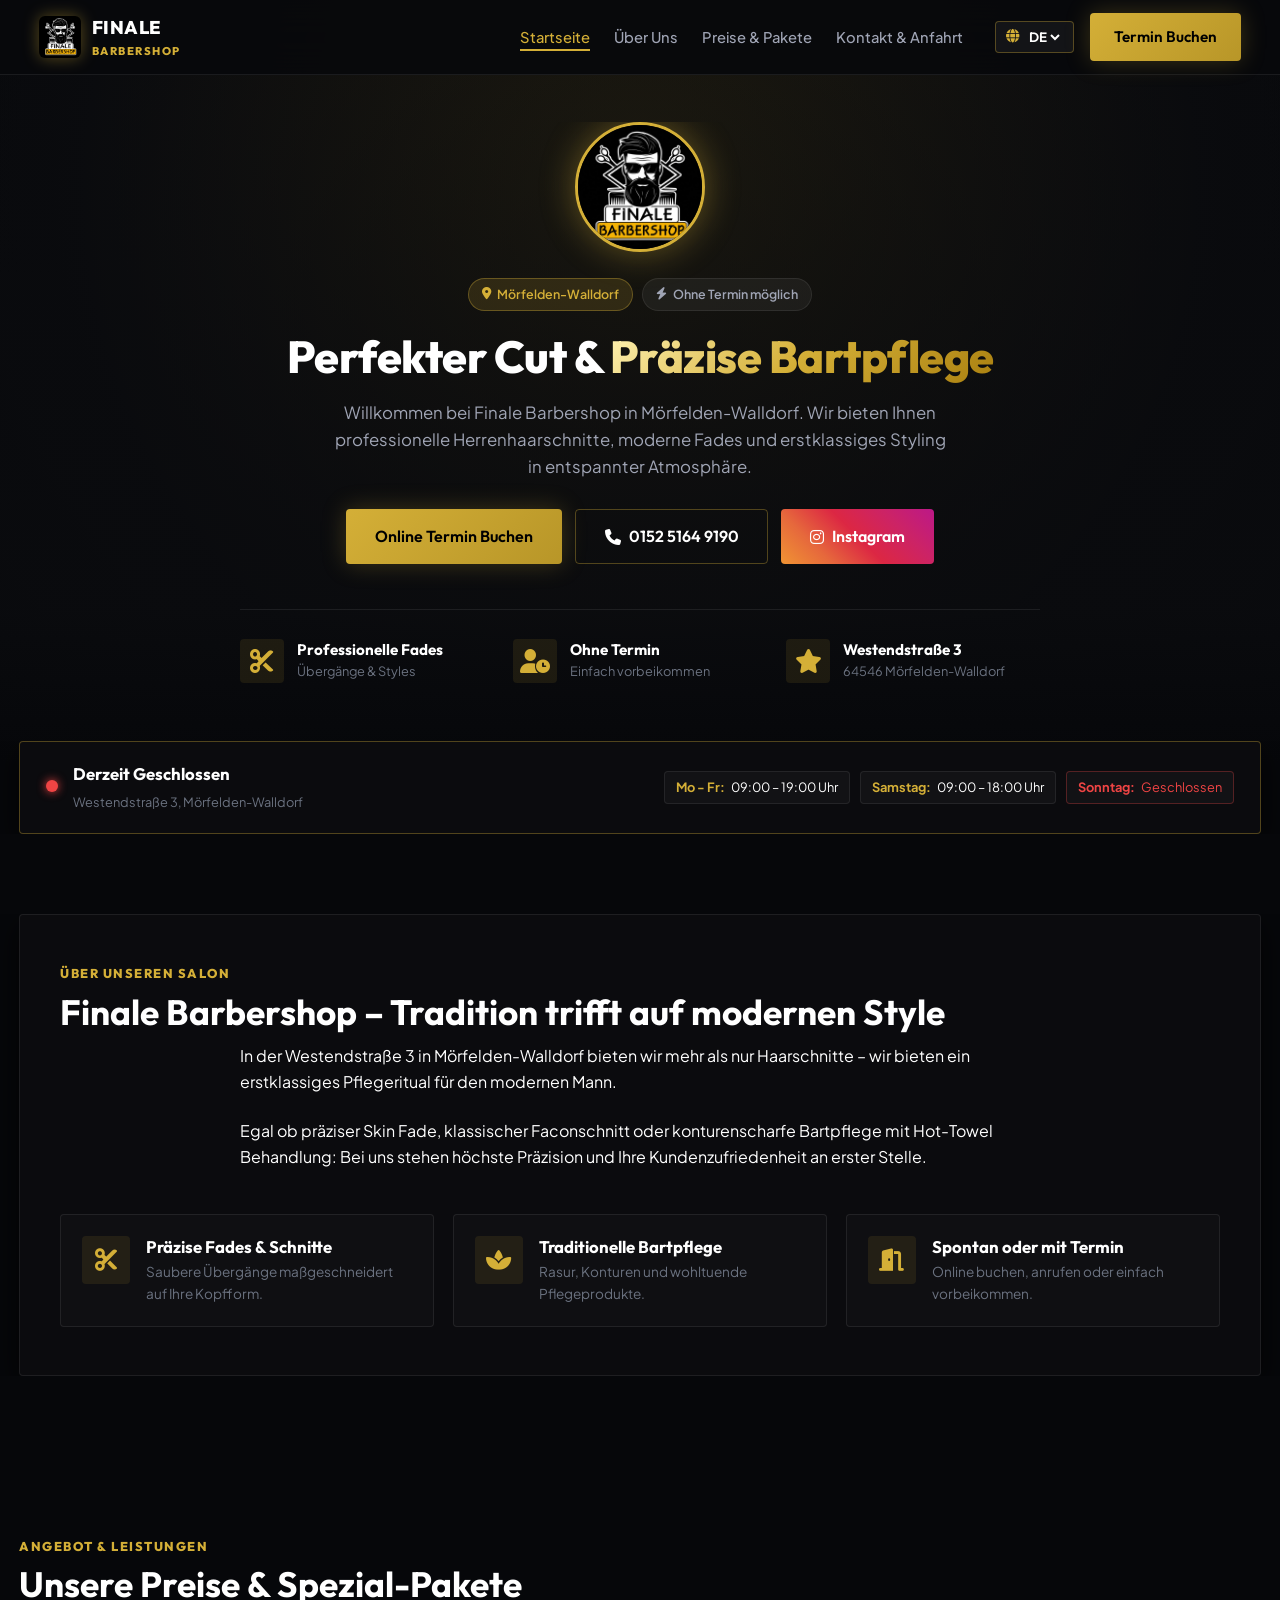
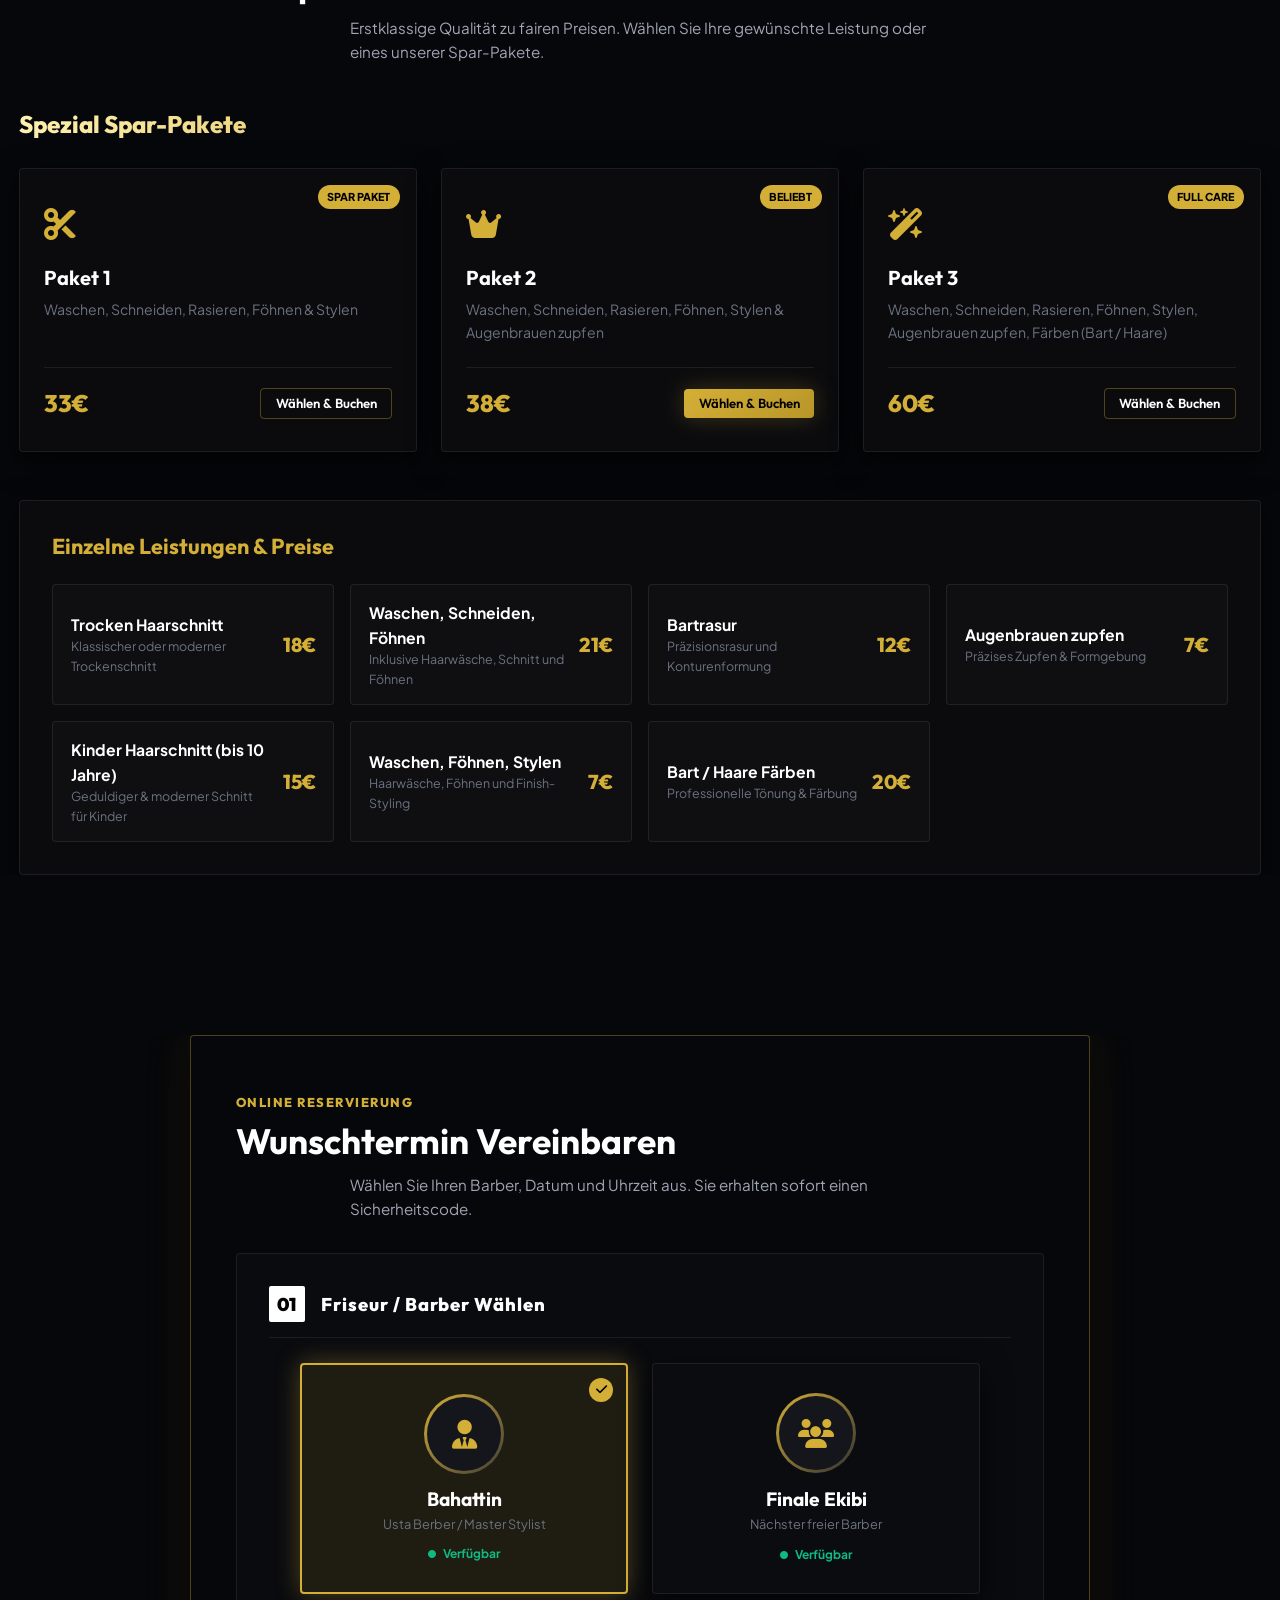
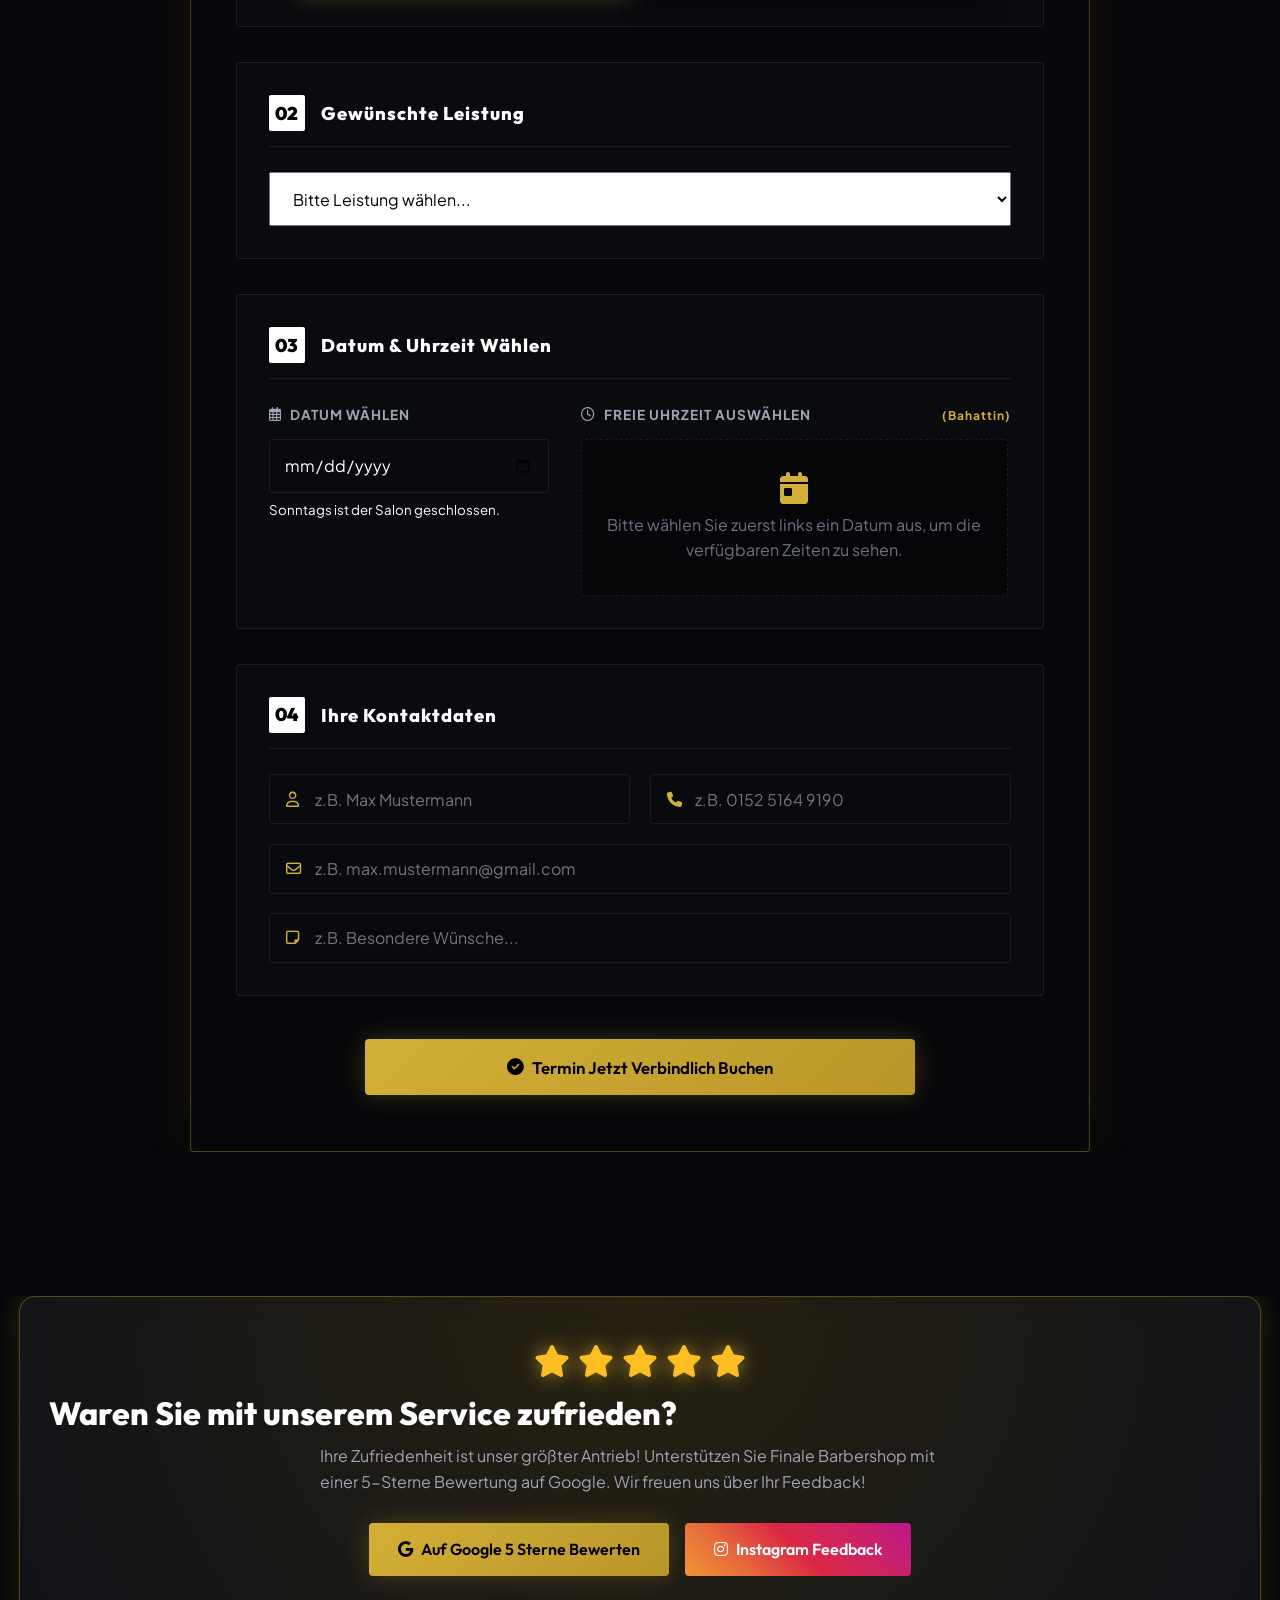
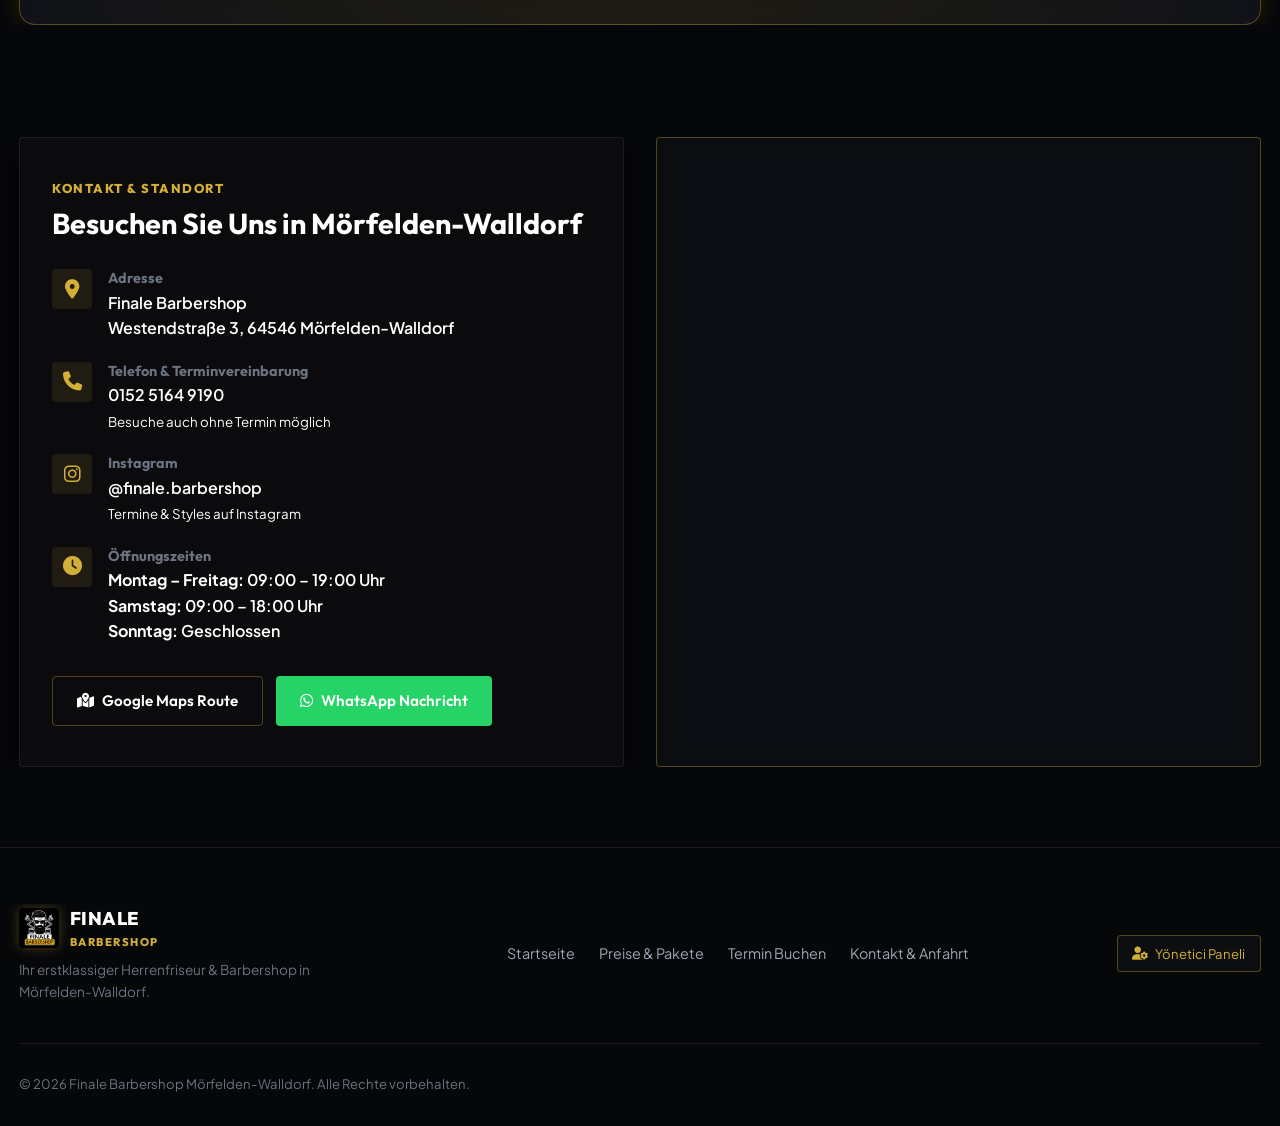
==== commit df9423d8: "Add files via upload" ====
--- a/index.html
+++ b/index.html
@@ -19,7 +19,7 @@
     <link rel="stylesheet" href="https://cdnjs.cloudflare.com/ajax/libs/font-awesome/6.4.0/css/all.min.css">
     
     <!-- Stylesheet with Cache Buster -->
-    <link rel="stylesheet" href="style.css?v=3.5">
+    <link rel="stylesheet" href="style.css?v=4.0">
 </head>
 <body>
 
@@ -310,10 +310,10 @@
             </div>
         </section>
 
-        <!-- BOOKING SECTION (CLEAN & SEPARATE CALENDAR PER BARBER) -->
+        <!-- BOOKING SECTION (EXACT R8 ATELIER WIZARD ARCHITECTURE) -->
         <section id="booking" class="booking-section">
             <div class="container">
-                <div class="booking-clean-card glass-panel">
+                <div class="booking-atelier-frame">
                     <div class="booking-header text-center">
                         <div class="section-tag" data-i18n="bookingTag">ONLINE RESERVIERUNG</div>
                         <h2 class="section-title" data-i18n="bookingTitle">Wunschtermin Vereinbaren</h2>
@@ -329,84 +329,98 @@
                         </div>
                     </div>
 
-                    <form id="booking-form" class="booking-clean-form">
+                    <form id="booking-form" class="atelier-booking-wizard">
                         
-                        <!-- 1. BARBER SELECTION (SEPARATE CALENDAR) -->
-                        <div class="clean-form-block">
-                            <label class="block-label">
-                                <i class="fa-solid fa-user-check"></i> <span data-i18n="lblBarber">W&auml;hlen Sie Ihren Barber</span>
-                            </label>
-                            
-                            <div class="barber-pills-row">
+                        <!-- STEP 1: Staff / Barber Selection (R8 Cards Grid) -->
+                        <div class="wizard-step-box">
+                            <div class="step-badge-title">
+                                <span class="step-num">01</span>
+                                <h3 data-i18n="lblBarber">Friseur / Barber W&auml;hlen</h3>
+                            </div>
+
+                            <div class="barbers-selection-grid">
                                 <!-- Barber 1: Bahattin -->
-                                <div class="barber-pill selected" id="barberBahattin" onclick="selectBarber('Bahattin')">
-                                    <div class="pill-check-icon"><i class="fa-solid fa-circle-check"></i></div>
-                                    <div class="pill-avatar"><i class="fa-solid fa-scissors"></i></div>
-                                    <div class="pill-text">
-                                        <h4 class="pill-name">Bahattin</h4>
-                                        <span class="pill-sub" data-i18n="barber1Role">Usta Berber / Master</span>
+                                <div class="barber-card selected" id="barberBahattin" onclick="selectBarber('Bahattin')">
+                                    <div class="barber-select-check"><i class="fa-solid fa-check"></i></div>
+                                    <div class="barber-avatar-box">
+                                        <div class="barber-avatar-inner">
+                                            <i class="fa-solid fa-user-tie"></i>
+                                        </div>
                                     </div>
+                                    <h4 class="barber-name">Bahattin</h4>
+                                    <p class="barber-role" data-i18n="barber1Role">Usta Berber / Master Stylist</p>
+                                    <span class="barber-status-badge"><i class="fa-solid fa-circle"></i> Verf&uuml;gbar</span>
                                 </div>
 
                                 <!-- Barber 2: Finale Barber Team -->
-                                <div class="barber-pill" id="barberTeam" onclick="selectBarber('Finale Barber Team')">
-                                    <div class="pill-check-icon"><i class="fa-solid fa-circle-check"></i></div>
-                                    <div class="pill-avatar"><i class="fa-solid fa-users"></i></div>
-                                    <div class="pill-text">
-                                        <h4 class="pill-name">Finale Ekibi</h4>
-                                        <span class="pill-sub" data-i18n="barber2Role">N&auml;chster freier Barber</span>
+                                <div class="barber-card" id="barberTeam" onclick="selectBarber('Finale Barber Team')">
+                                    <div class="barber-select-check"><i class="fa-solid fa-check"></i></div>
+                                    <div class="barber-avatar-box">
+                                        <div class="barber-avatar-inner">
+                                            <i class="fa-solid fa-users"></i>
+                                        </div>
                                     </div>
+                                    <h4 class="barber-name">Finale Ekibi</h4>
+                                    <p class="barber-role" data-i18n="barber2Role">N&auml;chster freier Barber</p>
+                                    <span class="barber-status-badge"><i class="fa-solid fa-circle"></i> Verf&uuml;gbar</span>
                                 </div>
                             </div>
                             <input type="hidden" id="selectedBarber" value="Bahattin" required>
                         </div>
 
-                        <!-- 2. SERVICE SELECTION -->
-                        <div class="clean-form-block">
-                            <label class="block-label" for="serviceSelect">
-                                <i class="fa-solid fa-scissors"></i> <span data-i18n="lblService">Gew&uuml;nschte Leistung</span>
-                            </label>
-                            <select id="serviceSelect" class="form-control-luxury" required>
-                                <option value="" disabled selected data-i18n="phSelectService">Bitte Leistung w&auml;hlen...</option>
-                                <optgroup label="Spezial-Pakete">
-                                    <option value="Paket 1: Waschen, Schneiden, Rasieren, F&ouml;hnen &amp; Stylen (33&euro;)">Paket 1 - Waschen, Schneiden, Rasieren, F&ouml;hnen &amp; Stylen (33&euro;)</option>
-                                    <option value="Paket 2: Waschen, Schneiden, Rasieren, F&ouml;hnen, Stylen &amp; Augenbrauen (38&euro;)">Paket 2 - Waschen, Schneiden, Rasieren, F&ouml;hnen, Stylen &amp; Augenbrauen (38&euro;)</option>
-                                    <option value="Paket 3: Waschen, Schneiden, Rasieren, F&ouml;hnen, Stylen, Augenbrauen, F&auml;rben (60&euro;)">Paket 3 - Komplett + F&auml;rben (Bart/Haare) (60&euro;)</option>
-                                </optgroup>
-                                <optgroup label="Einzelne Leistungen">
-                                    <option value="Trocken Haarschnitt (18&euro;)">Trocken Haarschnitt (18&euro;)</option>
-                                    <option value="Waschen, Schneiden, F&ouml;hnen (21&euro;)">Waschen, Schneiden, F&ouml;hnen (21&euro;)</option>
-                                    <option value="Bartrasur (12&euro;)">Bartrasur (12&euro;)</option>
-                                    <option value="Augenbrauen zupfen (7&euro;)">Augenbrauen zupfen (7&euro;)</option>
-                                    <option value="Kinder Haarschnitt bis 10 Jahre (15&euro;)">Kinder Haarschnitt bis 10 Jahre (15&euro;)</option>
-                                    <option value="Waschen, F&ouml;hnen, Stylen (7&euro;)">Waschen, F&ouml;hnen, Stylen (7&euro;)</option>
-                                    <option value="Bart / Haare F&auml;rben (20&euro;)">Bart / Haare F&auml;rben (20&euro;)</option>
-                                </optgroup>
-                            </select>
-                        </div>
-
-                        <!-- 3. DATE & TIME SELECTION -->
-                        <div class="clean-form-block">
-                            <div class="form-row-2">
-                                <div class="form-field-unit">
-                                    <label class="block-label" for="bookingDate">
+                        <!-- STEP 2: Service Selection (R8 Dropdown / Tiles) -->
+                        <div class="wizard-step-box">
+                            <div class="step-badge-title">
+                                <span class="step-num">02</span>
+                                <h3 data-i18n="lblService">Gew&uuml;nschte Leistung</h3>
+                            </div>
+
+                            <div style="width: 100%;">
+                                <select id="serviceSelect" class="form-control" required style="width: 100%; font-size: 16px; padding: 0.9rem 1.2rem;">
+                                    <option value="" disabled selected data-i18n="phSelectService">Bitte Leistung w&auml;hlen...</option>
+                                    <optgroup label="Spezial-Pakete">
+                                        <option value="Paket 1: Waschen, Schneiden, Rasieren, F&ouml;hnen &amp; Stylen (33&euro;)">Paket 1 - Waschen, Schneiden, Rasieren, F&ouml;hnen &amp; Stylen (33&euro;)</option>
+                                        <option value="Paket 2: Waschen, Schneiden, Rasieren, F&ouml;hnen, Stylen &amp; Augenbrauen (38&euro;)">Paket 2 - Waschen, Schneiden, Rasieren, F&ouml;hnen, Stylen &amp; Augenbrauen (38&euro;)</option>
+                                        <option value="Paket 3: Waschen, Schneiden, Rasieren, F&ouml;hnen, Stylen, Augenbrauen, F&auml;rben (60&euro;)">Paket 3 - Komplett + F&auml;rben (Bart/Haare) (60&euro;)</option>
+                                    </optgroup>
+                                    <optgroup label="Einzelne Leistungen">
+                                        <option value="Trocken Haarschnitt (18&euro;)">Trocken Haarschnitt (18&euro;)</option>
+                                        <option value="Waschen, Schneiden, F&ouml;hnen (21&euro;)">Waschen, Schneiden, F&ouml;hnen (21&euro;)</option>
+                                        <option value="Bartrasur (12&euro;)">Bartrasur (12&euro;)</option>
+                                        <option value="Augenbrauen zupfen (7&euro;)">Augenbrauen zupfen (7&euro;)</option>
+                                        <option value="Kinder Haarschnitt bis 10 Jahre (15&euro;)">Kinder Haarschnitt bis 10 Jahre (15&euro;)</option>
+                                        <option value="Waschen, F&ouml;hnen, Stylen (7&euro;)">Waschen, F&ouml;hnen, Stylen (7&euro;)</option>
+                                        <option value="Bart / Haare F&auml;rben (20&euro;)">Bart / Haare F&auml;rben (20&euro;)</option>
+                                    </optgroup>
+                                </select>
+                            </div>
+                        </div>
+
+                        <!-- STEP 3: Date & Time Matrix Split (R8 Split Layout) -->
+                        <div class="wizard-step-box">
+                            <div class="step-badge-title">
+                                <span class="step-num">03</span>
+                                <h3>Datum &amp; Uhrzeit W&auml;hlen</h3>
+                            </div>
+
+                            <div class="date-time-matrix-grid">
+                                <div class="date-picker-column">
+                                    <label for="bookingDate" class="matrix-label">
                                         <i class="fa-regular fa-calendar-days"></i> <span data-i18n="lblDate">Datum W&auml;hlen</span>
                                     </label>
-                                    <input type="date" id="bookingDate" class="form-control-luxury" required>
-                                    <small class="form-help-text" data-i18n="dateHelp">Sonntags ist der Salon geschlossen.</small>
-                                </div>
-
-                                <div class="form-field-unit">
-                                    <label class="block-label">
+                                    <input type="date" id="bookingDate" class="form-control matrix-date-input" required>
+                                    <small class="form-help-text" data-i18n="dateHelp" style="display:block; margin-top:0.4rem;">Sonntags ist der Salon geschlossen.</small>
+                                </div>
+
+                                <div class="time-matrix-column">
+                                    <label class="matrix-label">
                                         <i class="fa-regular fa-clock"></i> <span data-i18n="lblTime">Freie Uhrzeit Ausw&auml;hlen</span>
+                                        <span id="calendarIndicatorTag" style="font-size:0.75rem; color:var(--primary-gold); margin-left:auto; text-transform:none;">(<strong id="barberNameBadge">Bahattin</strong>)</span>
                                     </label>
-                                    <div id="barberCalendarIndicator" class="barber-calendar-indicator">
-                                        <span><i class="fa-solid fa-calendar-check"></i> <strong id="calendarBarberName">Bahattin</strong> i&ccedil;in saatler:</span>
-                                    </div>
-                                    <div id="timeSlotsContainer" class="time-slots-clean-grid">
+                                    <div id="timeSlotsContainer" class="time-slots-grid">
                                         <div class="slots-placeholder">
                                             <i class="fa-solid fa-calendar-day"></i>
-                                            <p data-i18n="timeSlotPlaceholder">Bitte w&auml;hlen Sie zuerst oben ein Datum aus, um die verf&uuml;gbaren Zeiten zu sehen.</p>
+                                            <p data-i18n="timeSlotPlaceholder">Bitte w&auml;hlen Sie zuerst links ein Datum aus, um die verf&uuml;gbaren Zeiten zu sehen.</p>
                                         </div>
                                     </div>
                                     <input type="hidden" id="selectedTimeSlot" required>
@@ -414,38 +428,40 @@
                             </div>
                         </div>
 
-                        <!-- 4. CUSTOMER CONTACT DETAILS -->
-                        <div class="clean-form-block">
-                            <label class="block-label">
-                                <i class="fa-regular fa-id-card"></i> <span>Ihre Kontaktdaten</span>
-                            </label>
+                        <!-- STEP 4: Customer Information Ribbon (R8 Ribbon Style) -->
+                        <div class="wizard-step-box">
+                            <div class="step-badge-title">
+                                <span class="step-num">04</span>
+                                <h3>Ihre Kontaktdaten</h3>
+                            </div>
                             
-                            <div class="form-row-2">
-                                <div class="form-field-unit">
-                                    <input type="text" id="customerName" class="form-control-luxury" placeholder="Ihr Vor- &amp; Nachname" data-ph-i18n="phName" required>
-                                </div>
-
-                                <div class="form-field-unit">
-                                    <input type="tel" id="customerPhone" class="form-control-luxury" placeholder="Telefonnummer" data-ph-i18n="phPhone" required>
-                                </div>
-                            </div>
-
-                            <div style="margin-top: 0.8rem;">
-                                <input type="email" id="customerEmail" class="form-control-luxury" placeholder="E-Mail Adresse (F&uuml;r Best&auml;tigungscode)" data-ph-i18n="phEmail" required>
-                                <small class="form-help-text" data-i18n="emailHelp" style="display:block; margin-top: 0.3rem;">Terminbest&auml;tigung und Ihr 6-stelliger Code werden an diese E-Mail gesendet.</small>
-                            </div>
-
-                            <div style="margin-top: 0.8rem;">
-                                <input type="text" id="customerNotes" class="form-control-luxury" placeholder="Anmerkungen / W&uuml;nsche (Optional)" data-ph-i18n="phNotes">
-                            </div>
-                        </div>
-
-                        <!-- 5. SUBMIT BUTTON -->
-                        <div class="form-actions-clean">
-                            <button type="submit" class="btn btn-primary btn-xl pulse-glow" id="submitBookingBtn" style="width:100%;">
+                            <div class="customer-fields-ribbon">
+                                <div class="ribbon-input-group">
+                                    <i class="fa-regular fa-user input-icon"></i>
+                                    <input type="text" id="customerName" class="form-control ribbon-control" placeholder="Ihr Vor- &amp; Nachname" data-ph-i18n="phName" required>
+                                </div>
+                                <div class="ribbon-input-group">
+                                    <i class="fa-solid fa-phone input-icon"></i>
+                                    <input type="tel" id="customerPhone" class="form-control ribbon-control" placeholder="Telefonnummer" data-ph-i18n="phPhone" required>
+                                </div>
+                                <div class="ribbon-input-group full-ribbon">
+                                    <i class="fa-regular fa-envelope input-icon"></i>
+                                    <input type="email" id="customerEmail" class="form-control ribbon-control" placeholder="E-Mail Adresse (F&uuml;r Best&auml;tigungscode)" data-ph-i18n="phEmail" required>
+                                </div>
+                                <div class="ribbon-input-group full-ribbon">
+                                    <i class="fa-regular fa-note-sticky input-icon"></i>
+                                    <input type="text" id="customerNotes" class="form-control ribbon-control" placeholder="Anmerkungen (Optional)" data-ph-i18n="phNotes">
+                                </div>
+                            </div>
+                        </div>
+
+                        <!-- Final Action Bar -->
+                        <div class="wizard-action-bar">
+                            <button type="submit" class="btn btn-primary btn-lg atelier-submit-btn pulse-glow" id="submitBookingBtn">
                                 <i class="fa-solid fa-check-circle"></i> <span data-i18n="btnConfirmBooking">Termin Jetzt Verbindlich Buchen</span>
                             </button>
                         </div>
+
                     </form>
                 </div>
             </div>
@@ -538,7 +554,7 @@
                     <!-- Interactive Google Map Frame -->
                     <div class="contact-map-wrapper glass-frame">
                         <iframe 
-                            src="https://www.google.com/maps/embed?pb=!1m18!1m12!1m3!1d2564.123456789!2d8.56789!3d49.98765!2m3!1f0!2f0!3f0!3m2!1i1024!2i768!4f13.1!3m3!1m2!1s0x47bd9a0000000000%3A0x0!2sWestendstra%C3%9Fe%203%2C%2064546%20M%C3%B6rfelden-Walldorf!5e0!3m2!1sde!2sde!4v1700000000000!5m2!1sde!2sde!4v1700000000000" 
+                            src="https://www.google.com/maps/embed?pb=!1m18!1m12!1m3!1d2564.123456789!2d8.56789!3d49.98765!2m3!1f0!2f0!3f0!3m2!1i1024!2i768!4f13.1!3m3!1m2!1s0x47bd9a0000000000%3A0x0!2sWestendstra%C3%9Fe%203%2C%2064546%20M%C3%B6rfelden-Walldorf!5e0!3m2!1sde!2sde!4v1700000000000!5m2!1sde!2sde" 
                             width="100%" 
                             height="100%" 
                             style="border:0; filter: invert(90%) hue-rotate(180deg) contrast(120%);" 
@@ -603,6 +619,6 @@
     </div>
 
     <!-- JavaScript File with Cache Buster -->
-    <script src="script.js?v=3.5"></script>
+    <script src="script.js?v=4.0"></script>
 </body>
 </html>
--- a/style.css
+++ b/style.css
@@ -1,11 +1,11 @@
 ﻿/* ==========================================================================
-   DER FINALE BARBERSHOP - LUXURY MODERN STYLESHEET (CLEAN REFACTORED)
+   DER FINALE BARBERSHOP - LUXURY MODERN STYLESHEET (100% PURE VERTICAL MOBILE)
    ========================================================================== */
 
 :root {
-    --bg-dark: #07080b;
-    --bg-card: rgba(15, 17, 23, 0.85);
-    --bg-panel: rgba(18, 20, 28, 0.95);
+    --bg-dark: #06070a;
+    --bg-card: rgba(12, 13, 16, 0.92);
+    --bg-card-hover: rgba(18, 20, 26, 0.98);
     --primary-gold: #d4af37;
     --primary-gold-hover: #b89628;
     --gold-glow: rgba(212, 175, 55, 0.35);
@@ -13,21 +13,21 @@
     --text-secondary: #a0a5b5;
     --text-muted: #6b7280;
     --border-light: rgba(255, 255, 255, 0.08);
-    --border-gold: rgba(212, 175, 55, 0.3);
+    --border-gold: rgba(212, 175, 55, 0.35);
     --status-open: #10b981;
     --status-closed: #ef4444;
     --font-heading: 'Outfit', sans-serif;
     --font-body: 'Plus Jakarta Sans', sans-serif;
-    --radius-sm: 6px;
-    --radius-md: 12px;
-    --radius-lg: 18px;
+    --radius-sm: 4px;
+    --radius-md: 10px;
+    --radius-lg: 16px;
     --radius-full: 9999px;
     --transition: all 0.25s cubic-bezier(0.4, 0, 0.2, 1);
-    --shadow-card: 0 10px 30px rgba(0, 0, 0, 0.6);
+    --shadow-card: 0 10px 30px rgba(0, 0, 0, 0.7);
     --shadow-gold: 0 0 25px rgba(212, 175, 55, 0.25);
 }
 
-/* Reset & Global Overflow Protection */
+/* Reset & Global Zero-Overflow Guarantee */
 *, *::before, *::after {
     margin: 0;
     padding: 0;
@@ -92,7 +92,7 @@
     backdrop-filter: blur(16px);
     -webkit-backdrop-filter: blur(16px);
     border: 1px solid var(--border-light);
-    border-radius: var(--radius-md);
+    border-radius: var(--radius-sm);
     box-shadow: var(--shadow-card);
 }
 
@@ -100,7 +100,7 @@
     background: rgba(18, 20, 26, 0.5);
     backdrop-filter: blur(12px);
     border: 1px solid var(--border-gold);
-    border-radius: var(--radius-md);
+    border-radius: var(--radius-sm);
     overflow: hidden;
 }
 
@@ -591,7 +591,7 @@
     gap: 1rem;
     background: rgba(255, 255, 255, 0.02);
     padding: 1.3rem;
-    border-radius: var(--radius-md);
+    border-radius: var(--radius-sm);
     border: 1px solid var(--border-light);
     transition: var(--transition);
 }
@@ -785,142 +785,339 @@
 }
 
 /* ==========================================================================
-   CLEAN LUXURY BOOKING SECTION (SEPARATE BARBER CALENDARS - ZERO CRAMP)
+   R8 ATELIER BOOKING WIZARD (DESKTOP & 100% PURE VERTICAL MOBILE)
    ========================================================================== */
 .booking-section {
-    padding: 4.5rem 0;
-    width: 100%;
-}
-
-.booking-clean-card {
-    background: #08090d;
+    padding: 5rem 0;
+    width: 100%;
+}
+
+.booking-atelier-frame {
+    background: #06070a;
     border: 1px solid var(--border-gold);
-    border-radius: var(--radius-lg);
-    padding: 2.8rem 2.2rem;
+    border-radius: var(--radius-sm);
+    padding: 3.5rem 2.8rem;
     box-shadow: var(--shadow-card), 0 0 50px rgba(212, 175, 55, 0.12);
     width: 100%;
-    max-width: 760px;
+    max-width: 900px;
     margin: 0 auto;
 }
 
-.booking-clean-form {
+.atelier-booking-wizard {
     display: flex;
     flex-direction: column;
-    gap: 1.6rem;
-    margin-top: 1.8rem;
-    width: 100%;
-}
-
-.clean-form-block {
-    background: rgba(16, 18, 26, 0.7);
+    gap: 2.2rem;
+    margin-top: 2rem;
+    width: 100%;
+}
+
+.wizard-step-box {
+    background: rgba(12, 13, 16, 0.9);
     border: 1px solid var(--border-light);
-    border-radius: var(--radius-md);
-    padding: 1.4rem;
-    width: 100%;
-}
-
-.block-label {
+    border-radius: var(--radius-sm);
+    padding: 2rem;
+    width: 100%;
+}
+
+.step-badge-title {
+    display: flex;
+    align-items: center;
+    gap: 1rem;
+    margin-bottom: 1.6rem;
+    border-bottom: 1px solid var(--border-light);
+    padding-bottom: 0.9rem;
+}
+
+.step-num {
+    font-family: var(--font-heading);
+    font-size: 1.15rem;
+    font-weight: 900;
+    background: #ffffff;
+    color: #000000;
+    width: 36px;
+    height: 36px;
+    display: flex;
+    align-items: center;
+    justify-content: center;
+    border-radius: 2px;
+    flex-shrink: 0;
+}
+
+.step-badge-title h3 {
+    font-size: 1.15rem;
+    font-weight: 800;
+    color: #ffffff;
+    letter-spacing: 1px;
+    margin: 0;
+}
+
+/* Staff / Barber Selection Grid */
+.barbers-selection-grid {
+    display: grid;
+    grid-template-columns: repeat(2, 1fr);
+    gap: 1.5rem;
+    max-width: 680px;
+    margin: 0 auto;
+    width: 100%;
+}
+
+.barber-card {
+    background: rgba(12, 13, 16, 0.95);
+    border: 1px solid var(--border-light);
+    border-radius: var(--radius-sm);
+    padding: 1.8rem 1.4rem;
+    cursor: pointer;
+    touch-action: manipulation;
+    -webkit-tap-highlight-color: transparent;
+    transition: var(--transition);
+    position: relative;
+    display: flex;
+    flex-direction: column;
+    align-items: center;
+    text-align: center;
+    user-select: none;
+    box-shadow: var(--shadow-card);
+    min-height: 230px;
+    justify-content: space-between;
+}
+
+.barber-card:hover {
+    background: var(--bg-card-hover);
+    border-color: var(--primary-gold);
+    transform: translateY(-3px);
+    box-shadow: var(--shadow-gold);
+}
+
+.barber-card.selected {
+    background: rgba(212, 175, 55, 0.1);
+    border: 2px solid var(--primary-gold);
+    box-shadow: 0 0 25px rgba(212, 175, 55, 0.35);
+}
+
+.barber-select-check {
+    position: absolute;
+    top: 0.8rem;
+    right: 0.8rem;
+    width: 24px;
+    height: 24px;
+    border-radius: 50%;
+    background: var(--primary-gold);
+    color: #000000;
+    display: flex;
+    align-items: center;
+    justify-content: center;
+    font-size: 0.8rem;
+    opacity: 0;
+    transform: scale(0.5);
+    transition: var(--transition);
+}
+
+.barber-card.selected .barber-select-check {
+    opacity: 1;
+    transform: scale(1);
+}
+
+.barber-avatar-box {
+    width: 80px;
+    height: 80px;
+    border-radius: 50%;
+    margin-bottom: 0.8rem;
+    position: relative;
+    padding: 3px;
+    background: linear-gradient(135deg, var(--primary-gold), rgba(255, 255, 255, 0.15));
+    flex-shrink: 0;
+}
+
+.barber-avatar-inner {
+    width: 100%;
+    height: 100%;
+    border-radius: 50%;
+    background: #14161c;
+    display: flex;
+    align-items: center;
+    justify-content: center;
+    color: var(--primary-gold);
+    font-size: 1.8rem;
+}
+
+.barber-name {
+    font-family: var(--font-heading);
+    font-size: 1.2rem;
+    font-weight: 700;
+    color: #ffffff;
+    margin-bottom: 0.2rem;
+}
+
+.barber-role {
+    font-size: 0.8rem;
+    color: var(--text-muted);
+    margin-bottom: 0.6rem;
+}
+
+.barber-status-badge {
+    display: inline-flex;
+    align-items: center;
+    gap: 0.4rem;
+    font-size: 0.75rem;
+    font-weight: 700;
+    color: var(--status-open);
+}
+
+.barber-status-badge i {
+    font-size: 0.5rem;
+}
+
+/* STEP 3: Date & Time Matrix Split */
+.date-time-matrix-grid {
+    display: grid;
+    grid-template-columns: 280px 1fr;
+    gap: 2rem;
+    width: 100%;
+}
+
+.matrix-label {
+    font-size: 0.85rem;
+    font-weight: 700;
+    text-transform: uppercase;
+    letter-spacing: 1px;
+    color: var(--text-secondary);
+    margin-bottom: 0.8rem;
+    display: flex;
+    align-items: center;
+    gap: 0.5rem;
+}
+
+.matrix-date-input {
+    font-size: 1rem;
+    padding: 0.9rem;
+    width: 100%;
+    background: rgba(10, 11, 15, 0.9);
+    border: 1px solid var(--border-light);
+    color: #fff;
+    border-radius: var(--radius-sm);
+    outline: none;
+}
+
+.matrix-date-input:focus {
+    border-color: var(--primary-gold);
+}
+
+/* Time Slots Grid */
+.time-slots-grid {
+    display: grid;
+    grid-template-columns: repeat(auto-fill, minmax(90px, 1fr));
+    gap: 0.6rem;
+    max-height: 220px;
+    overflow-y: auto;
+    padding-right: 0.2rem;
+    width: 100%;
+}
+
+.slots-placeholder {
+    grid-column: 1 / -1;
+    padding: 2rem 1rem;
+    text-align: center;
+    background: rgba(0, 0, 0, 0.4);
+    border: 1px dashed var(--border-light);
+    border-radius: var(--radius-sm);
+    color: var(--text-muted);
+}
+
+.slots-placeholder i {
+    font-size: 2rem;
+    color: var(--primary-gold);
+    margin-bottom: 0.5rem;
+    display: block;
+}
+
+.time-slot-btn {
+    background: rgba(0, 0, 0, 0.8);
+    border: 1px solid var(--border-light);
+    padding: 0.65rem 0.4rem;
+    border-radius: var(--radius-sm);
+    color: var(--text-primary);
+    cursor: pointer;
+    transition: var(--transition);
+    display: flex;
+    flex-direction: column;
+    align-items: center;
+    touch-action: manipulation;
+}
+
+.time-slot-btn span {
     font-family: var(--font-heading);
     font-size: 0.95rem;
     font-weight: 700;
-    color: #fff;
-    display: flex;
-    align-items: center;
-    gap: 0.5rem;
-    margin-bottom: 0.9rem;
-}
-
-.block-label i {
-    color: var(--primary-gold);
-}
-
-/* Barber Pills Row */
-.barber-pills-row {
+}
+
+.time-slot-btn small {
+    font-size: 0.68rem;
+    color: var(--status-open);
+}
+
+.time-slot-btn:hover:not(:disabled) {
+    background: rgba(212, 175, 55, 0.15);
+    border-color: var(--primary-gold);
+}
+
+.time-slot-btn.selected {
+    background: var(--primary-gold) !important;
+    color: #000000 !important;
+    border-color: var(--primary-gold) !important;
+    box-shadow: var(--shadow-gold);
+}
+
+.time-slot-btn.selected small {
+    color: #000000 !important;
+    font-weight: 700;
+}
+
+.time-slot-btn.booked, .time-slot-btn.past, .time-slot-btn:disabled {
+    opacity: 0.3;
+    cursor: not-allowed;
+    border-color: transparent;
+    background: rgba(255, 255, 255, 0.02);
+}
+
+.time-slot-btn.booked small, .time-slot-btn.past small {
+    color: var(--status-closed);
+}
+
+/* Customer Fields Ribbon */
+.customer-fields-ribbon {
     display: grid;
     grid-template-columns: 1fr 1fr;
-    gap: 0.9rem;
-    width: 100%;
-}
-
-.barber-pill {
-    background: rgba(255, 255, 255, 0.02);
-    border: 1px solid var(--border-light);
-    border-radius: var(--radius-md);
-    padding: 1rem 0.9rem;
-    cursor: pointer;
-    display: flex;
-    align-items: center;
-    gap: 0.8rem;
-    transition: var(--transition);
+    gap: 1.2rem;
+    width: 100%;
+}
+
+.ribbon-input-group {
     position: relative;
-    user-select: none;
-}
-
-.barber-pill:hover {
-    border-color: var(--primary-gold);
-    background: rgba(212, 175, 55, 0.05);
-}
-
-.barber-pill.selected {
-    border: 2px solid var(--primary-gold);
-    background: rgba(212, 175, 55, 0.12);
-    box-shadow: 0 0 20px rgba(212, 175, 55, 0.25);
-}
-
-.pill-check-icon {
+    display: flex;
+    align-items: center;
+    width: 100%;
+}
+
+.ribbon-input-group.full-ribbon {
+    grid-column: 1 / -1;
+}
+
+.input-icon {
     position: absolute;
-    top: 0.5rem;
-    right: 0.5rem;
-    color: var(--primary-gold);
-    font-size: 1rem;
-    opacity: 0;
-    transition: var(--transition);
-}
-
-.barber-pill.selected .pill-check-icon {
-    opacity: 1;
-}
-
-.pill-avatar {
-    width: 44px;
-    height: 44px;
-    border-radius: 50%;
-    background: rgba(212, 175, 55, 0.15);
-    border: 1px solid var(--primary-gold);
-    display: flex;
-    align-items: center;
-    justify-content: center;
-    font-size: 1.2rem;
-    color: var(--primary-gold);
-    flex-shrink: 0;
-}
-
-.pill-text {
-    min-width: 0;
-}
-
-.pill-name {
-    font-size: 1.05rem;
-    font-weight: 800;
-    color: #fff;
-    margin-bottom: 0.1rem;
-}
-
-.pill-sub {
-    font-size: 0.75rem;
-    color: var(--text-muted);
-    display: block;
-    white-space: nowrap;
-    overflow: hidden;
-    text-overflow: ellipsis;
-}
-
-/* Luxury Form Controls */
-.form-control-luxury {
+    left: 1.1rem;
+    color: var(--primary-gold);
+    font-size: 0.95rem;
+    pointer-events: none;
+}
+
+.ribbon-control {
     width: 100% !important;
+    padding-left: 2.8rem !important;
     background: rgba(10, 11, 15, 0.85);
     border: 1px solid var(--border-light);
-    padding: 0.85rem 1.1rem;
+    padding-top: 0.85rem;
+    padding-bottom: 0.85rem;
+    padding-right: 1rem;
     border-radius: var(--radius-sm);
     color: #fff;
     font-size: 16px;
@@ -928,142 +1125,35 @@
     transition: var(--transition);
 }
 
-.form-control-luxury:focus {
+.ribbon-control:focus {
     border-color: var(--primary-gold);
     box-shadow: 0 0 15px rgba(212, 175, 55, 0.25);
 }
 
-.form-control-luxury option {
-    background: #14161f;
-    color: #fff;
-}
-
-.form-row-2 {
-    display: grid;
-    grid-template-columns: 1fr 1fr;
-    gap: 0.9rem;
-    width: 100%;
-}
-
-.form-field-unit {
-    display: flex;
-    flex-direction: column;
-    gap: 0.35rem;
-    width: 100%;
-    min-width: 0;
-}
-
-.form-help-text {
-    font-size: 0.78rem;
-    color: var(--text-muted);
-}
-
-/* Barber Indicator above slots */
-.barber-calendar-indicator {
-    background: rgba(212, 175, 55, 0.08);
-    border-left: 3px solid var(--primary-gold);
-    padding: 0.35rem 0.65rem;
-    border-radius: 4px;
-    font-size: 0.8rem;
-    color: var(--primary-gold);
-    margin-bottom: 0.5rem;
-}
-
-/* Time Slots Clean Grid */
-.time-slots-clean-grid {
-    display: grid;
-    grid-template-columns: repeat(auto-fill, minmax(75px, 1fr));
-    gap: 0.45rem;
-    max-height: 180px;
-    overflow-y: auto;
-    padding-right: 0.2rem;
-    width: 100%;
-}
-
-.time-slot-btn {
-    background: rgba(255, 255, 255, 0.03);
-    border: 1px solid var(--border-light);
-    padding: 0.45rem 0.2rem;
-    border-radius: var(--radius-sm);
-    color: #fff;
-    cursor: pointer;
-    display: flex;
-    flex-direction: column;
-    align-items: center;
-    gap: 0.1rem;
-    transition: var(--transition);
-    touch-action: manipulation;
-}
-
-.time-slot-btn span {
-    font-family: var(--font-heading);
-    font-weight: 700;
-    font-size: 0.88rem;
-}
-
-.time-slot-btn small {
-    font-size: 0.65rem;
-    color: var(--status-open);
-}
-
-.time-slot-btn:hover:not(:disabled) {
-    border-color: var(--primary-gold);
-    background: rgba(212, 175, 55, 0.12);
-}
-
-.time-slot-btn.selected {
-    background: var(--primary-gold);
-    color: #000;
-    border-color: var(--primary-gold);
-    box-shadow: var(--shadow-gold);
-}
-
-.time-slot-btn.selected small {
-    color: #000;
-    font-weight: 700;
-}
-
-.time-slot-btn.booked, .time-slot-btn.past, .time-slot-btn:disabled {
-    opacity: 0.32;
-    cursor: not-allowed;
-    border-color: transparent;
-    background: rgba(255, 255, 255, 0.02);
-}
-
-.time-slot-btn.booked small, .time-slot-btn.past small {
-    color: var(--status-closed);
-}
-
-.slots-placeholder {
-    grid-column: 1 / -1;
+.wizard-action-bar {
     text-align: center;
-    padding: 1.8rem 1rem;
-    color: var(--text-muted);
-}
-
-.slots-placeholder i {
-    font-size: 2rem;
-    color: var(--primary-gold);
-    margin-bottom: 0.5rem;
-    display: block;
-}
-
-.form-actions-clean {
     margin-top: 0.5rem;
     width: 100%;
 }
 
-/* Salon Closed Alert */
+.atelier-submit-btn {
+    width: 100%;
+    max-width: 550px;
+    padding: 1.1rem 2rem;
+    font-size: 1.05rem;
+}
+
+/* Salon Closed Banner */
 .salon-closed-banner {
     background: rgba(239, 68, 68, 0.15);
     border: 1px solid rgba(239, 68, 68, 0.4);
     color: #fca5a5;
-    padding: 1rem 1.2rem;
-    border-radius: var(--radius-md);
+    padding: 1rem 1.4rem;
+    border-radius: var(--radius-sm);
     display: flex;
     align-items: center;
     gap: 1rem;
-    margin-bottom: 1.2rem;
+    margin-bottom: 1.5rem;
     width: 100%;
 }
 
@@ -1354,7 +1444,7 @@
 }
 
 /* ==========================================================================
-   RESPONSIVE MEDIA QUERIES (MOBILE PHONE FIT)
+   100% PURE VERTICAL MOBILE MEDIA QUERIES (NO SIDE-BY-SIDE ON PHONE)
    ========================================================================== */
 @media (max-width: 992px) {
     .nav-menu {
@@ -1397,7 +1487,7 @@
     }
 }
 
-/* SMARTPHONES <= 768px */
+/* 100% VERTICAL SMARTPHONE RULES (<= 768px) */
 @media (max-width: 768px) {
     .container {
         padding: 0 0.8rem !important;
@@ -1419,106 +1509,159 @@
     }
 
     .hero-buttons {
-        flex-direction: column;
-        width: 100%;
+        flex-direction: column !important;
+        width: 100% !important;
     }
 
     .hero-buttons .btn {
-        width: 100%;
+        width: 100% !important;
     }
 
     .status-bar-card {
         padding: 1rem;
-        flex-direction: column;
-        align-items: flex-start;
+        flex-direction: column !important;
+        align-items: flex-start !important;
     }
 
     .hours-quick-summary {
-        width: 100%;
+        width: 100% !important;
     }
 
     .about-card, .price-list-container, .contact-info-card {
-        padding: 1.4rem 1rem;
+        padding: 1.4rem 1rem !important;
     }
 
     .section-title {
         font-size: 1.75rem;
     }
 
-    /* CLEAN BOOKING CARD MOBILE FIT */
+    /* 100% VERTICAL BOOKING ATELIER FRAME */
     .booking-section {
-        padding: 2.5rem 0;
-    }
-
-    .booking-clean-card {
-        padding: 1.4rem 0.9rem !important;
-        border-radius: var(--radius-md);
-    }
-
-    .clean-form-block {
-        padding: 1rem 0.8rem !important;
-    }
-
-    .barber-pills-row {
-        grid-template-columns: 1fr 1fr;
-        gap: 0.5rem;
-    }
-
-    .barber-pill {
-        padding: 0.75rem 0.5rem;
-        gap: 0.45rem;
-    }
-
-    .pill-avatar {
-        width: 34px;
-        height: 34px;
+        padding: 2.5rem 0 !important;
+    }
+
+    .booking-atelier-frame {
+        padding: 1.4rem 0.8rem !important;
+    }
+
+    .wizard-step-box {
+        padding: 1.2rem 0.8rem !important;
+    }
+
+    .step-badge-title {
+        gap: 0.6rem;
+        margin-bottom: 1.1rem;
+        padding-bottom: 0.6rem;
+    }
+
+    .step-num {
+        width: 28px;
+        height: 28px;
         font-size: 0.95rem;
     }
 
-    .pill-name {
-        font-size: 0.9rem;
-    }
-
-    .pill-sub {
-        font-size: 0.65rem;
-    }
-
-    .form-row-2 {
-        grid-template-columns: 1fr;
-        gap: 0.75rem;
-    }
-
-    .time-slots-clean-grid {
-        grid-template-columns: repeat(4, 1fr);
-        gap: 0.35rem;
-        max-height: 170px;
+    .step-badge-title h3 {
+        font-size: 1rem;
+    }
+
+    /* BERBER KARTLARI MOBILDE %100 DIKEY (ALT ALTA) */
+    .barbers-selection-grid {
+        grid-template-columns: 1fr !important;
+        gap: 0.8rem !important;
+        max-width: 100% !important;
+    }
+
+    .barber-card {
+        flex-direction: row !important;
+        align-items: center !important;
+        text-align: left !important;
+        padding: 0.9rem 1rem !important;
+        min-height: auto !important;
+        gap: 0.9rem !important;
+    }
+
+    .barber-avatar-box {
+        width: 48px !important;
+        height: 48px !important;
+        margin-bottom: 0 !important;
+    }
+
+    .barber-avatar-inner {
+        font-size: 1.2rem !important;
+    }
+
+    .barber-name {
+        font-size: 1.05rem !important;
+        margin-bottom: 0.1rem !important;
+    }
+
+    .barber-role {
+        font-size: 0.72rem !important;
+        margin-bottom: 0 !important;
+        text-align: left !important;
+        justify-content: flex-start !important;
+    }
+
+    .barber-status-badge {
+        display: none !important;
+    }
+
+    .barber-select-check {
+        position: static !important;
+        margin-left: auto !important;
+        transform: scale(1) !important;
+    }
+
+    /* TARIH VE SAAT MOBILDE %100 DIKEY (ALT ALTA) */
+    .date-time-matrix-grid {
+        grid-template-columns: 1fr !important;
+        gap: 1.2rem !important;
+    }
+
+    /* ILETISIM BILGILERI MOBILDE %100 DIKEY (ALT ALTA) */
+    .customer-fields-ribbon {
+        grid-template-columns: 1fr !important;
+        gap: 0.8rem !important;
+    }
+
+    /* SAAT BUTONLARI */
+    .time-slots-grid {
+        grid-template-columns: repeat(4, 1fr) !important;
+        gap: 0.4rem !important;
+        max-height: 170px !important;
     }
 
     .time-slot-btn {
-        padding: 0.4rem 0.1rem;
+        padding: 0.45rem 0.15rem !important;
     }
 
     .time-slot-btn span {
-        font-size: 0.8rem;
+        font-size: 0.82rem !important;
     }
 
     .time-slot-btn small {
-        font-size: 0.58rem;
+        font-size: 0.6rem !important;
+    }
+
+    .atelier-submit-btn {
+        max-width: 100% !important;
+        font-size: 0.95rem !important;
+        padding: 0.95rem 1rem !important;
     }
 
     .footer-content {
-        flex-direction: column;
-        text-align: center;
+        flex-direction: column !important;
+        text-align: center !important;
     }
 
     .footer-links {
-        justify-content: center;
+        justify-content: center !important;
     }
 }
 
 /* SMALL SCREENS <= 380px */
 @media (max-width: 380px) {
-    .time-slots-clean-grid {
-        grid-template-columns: repeat(3, 1fr);
+    .time-slots-grid {
+        grid-template-columns: repeat(3, 1fr) !important;
     }
 }
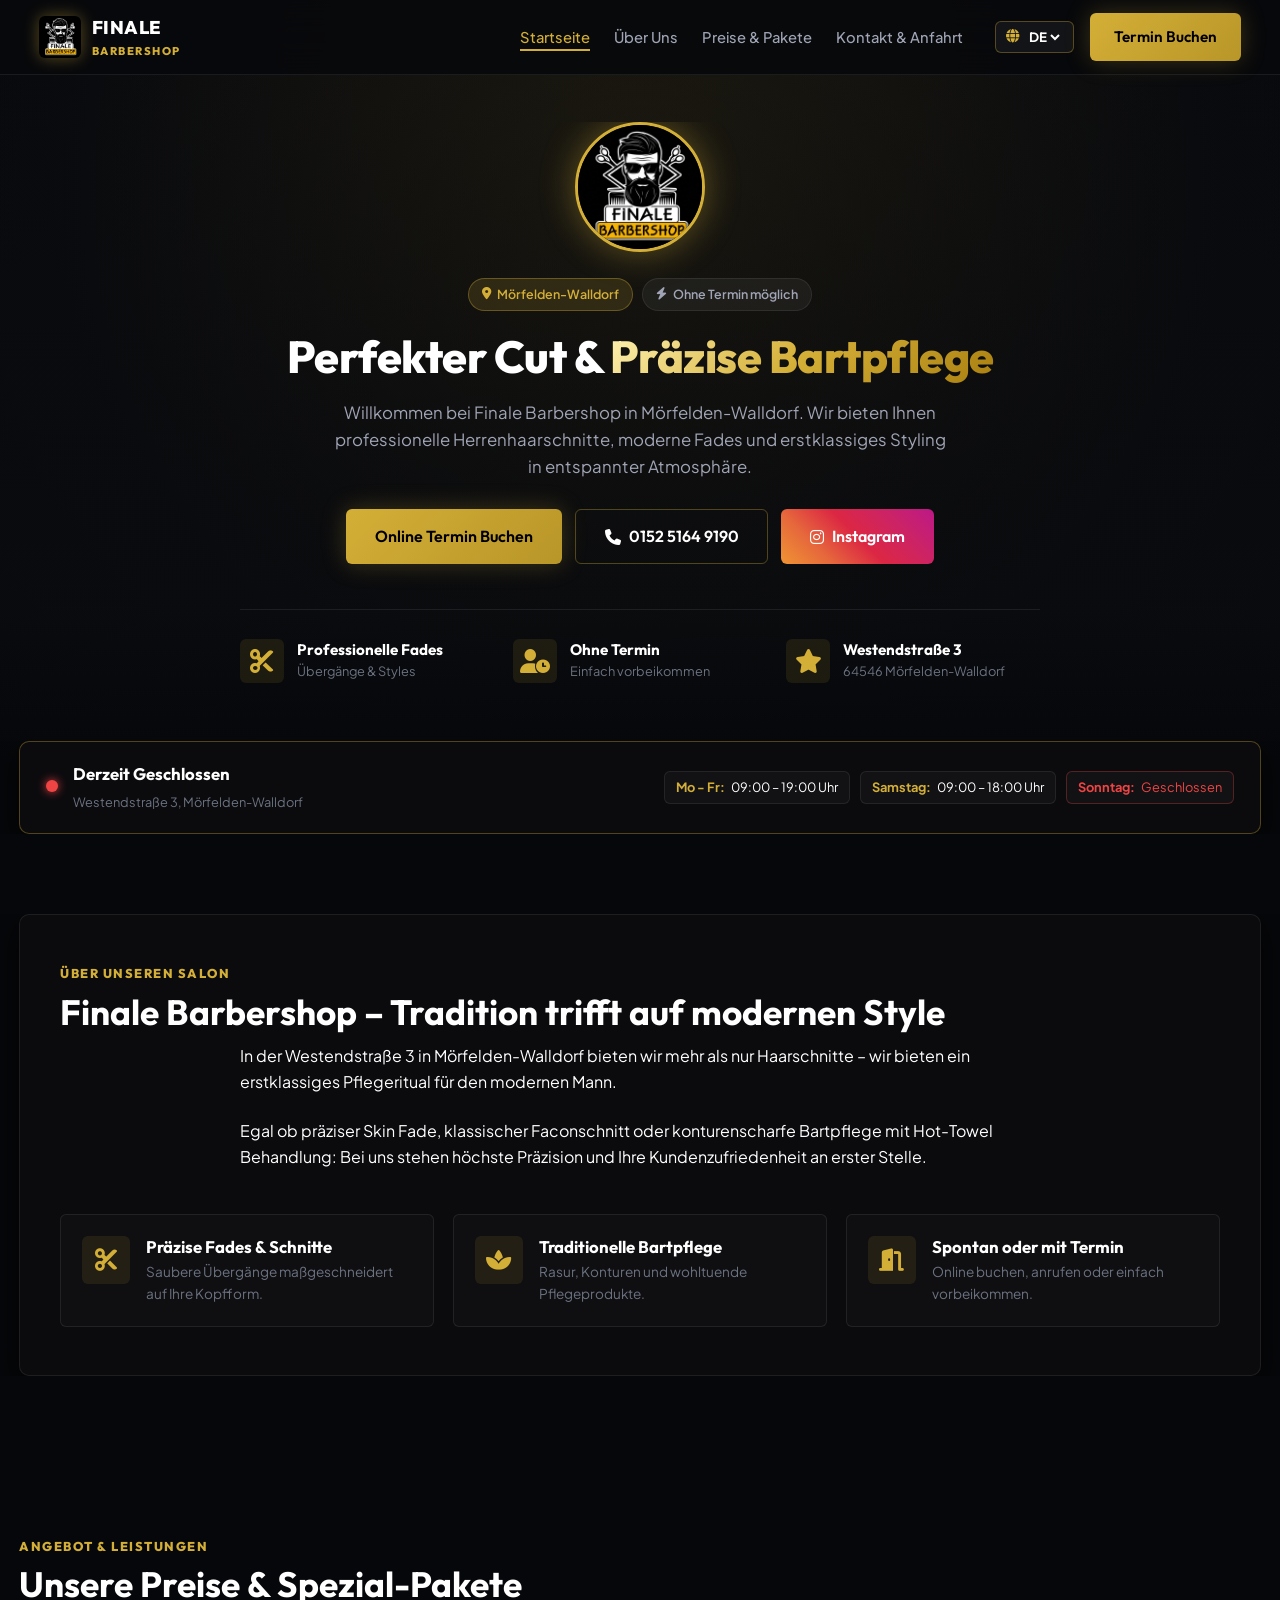
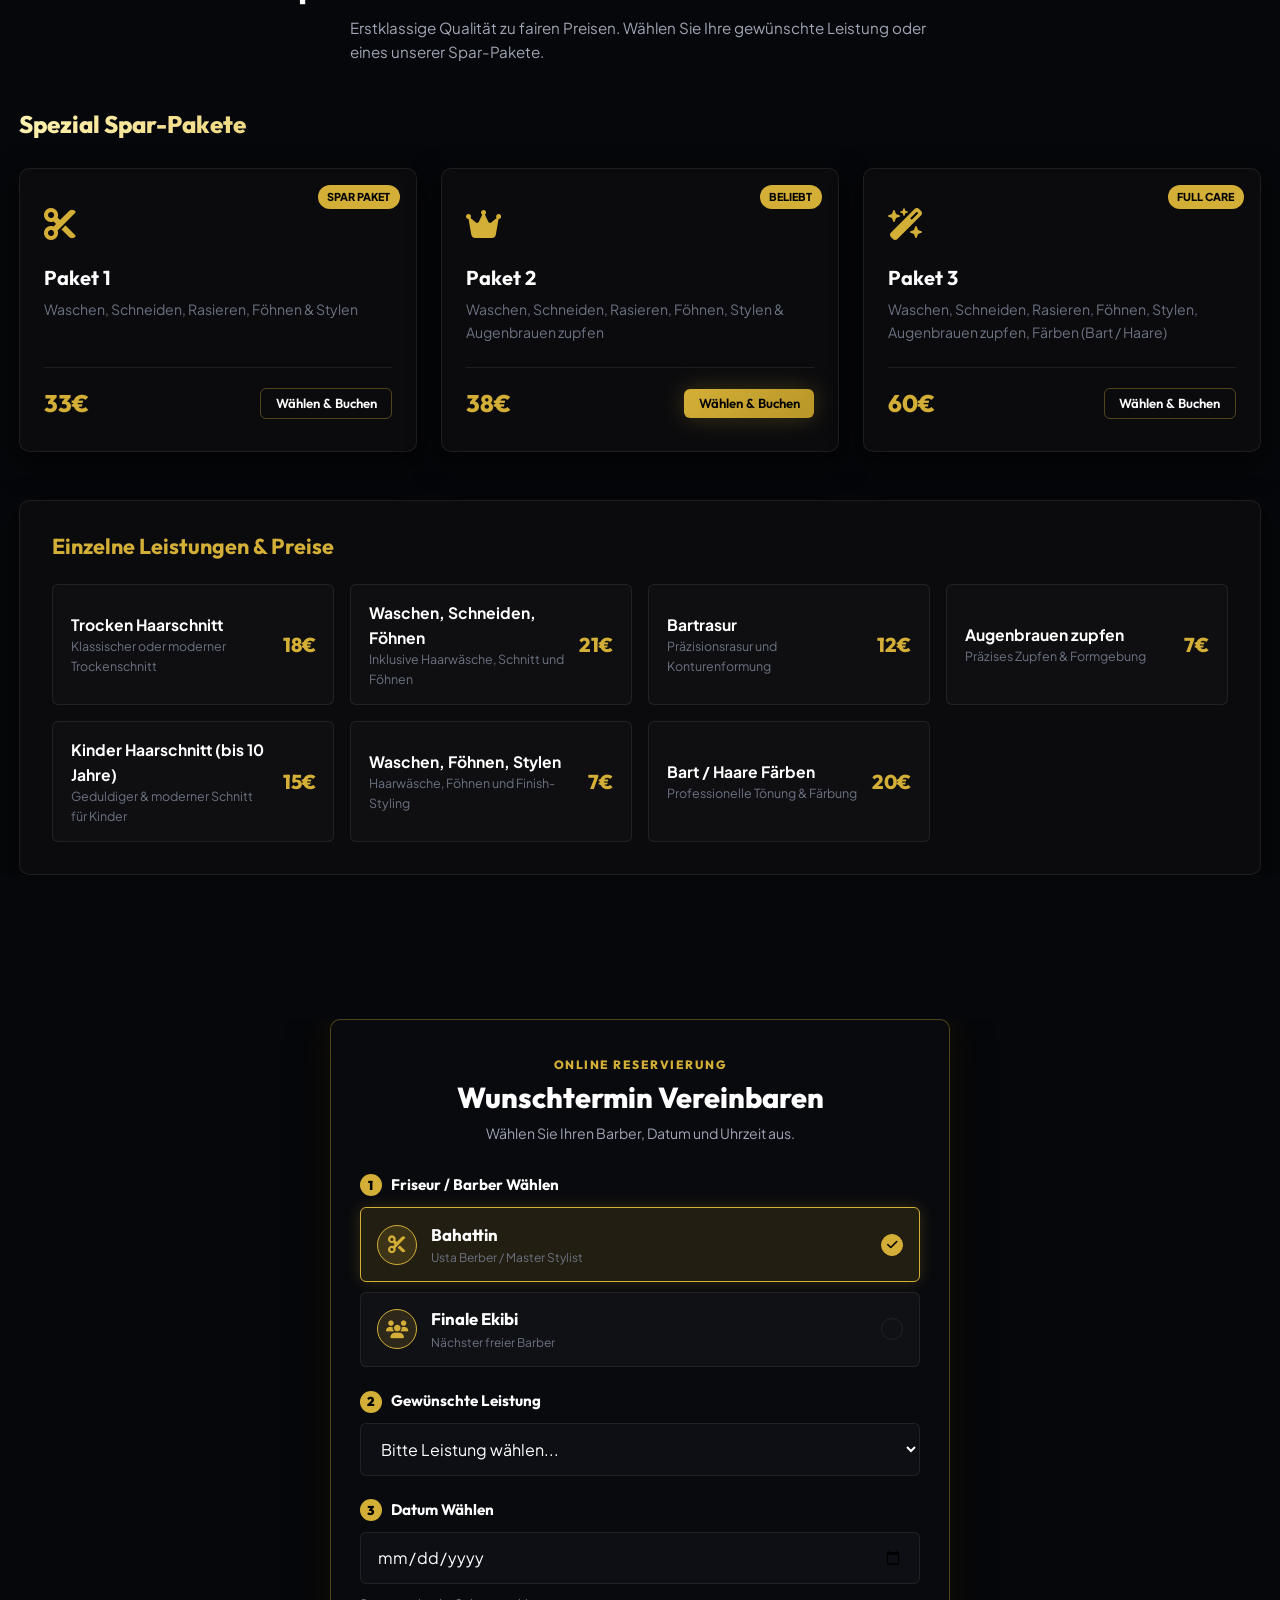
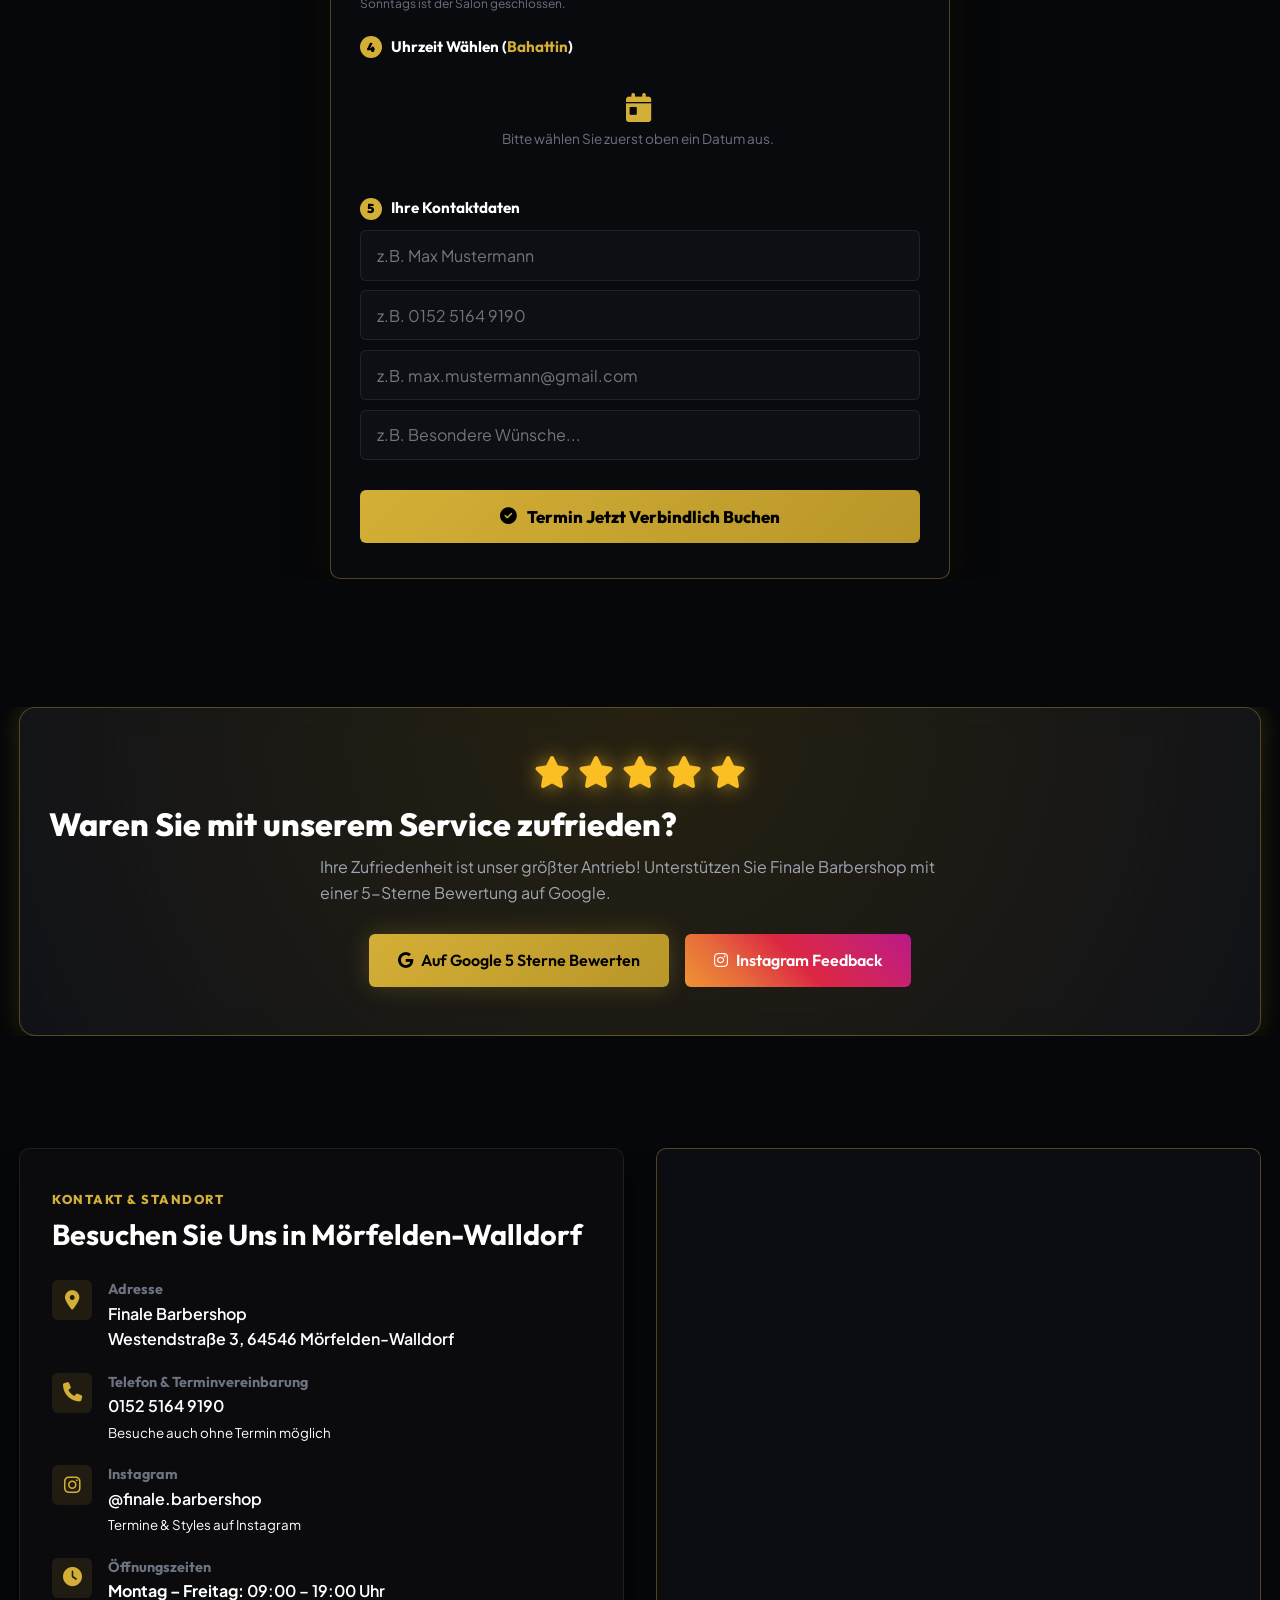
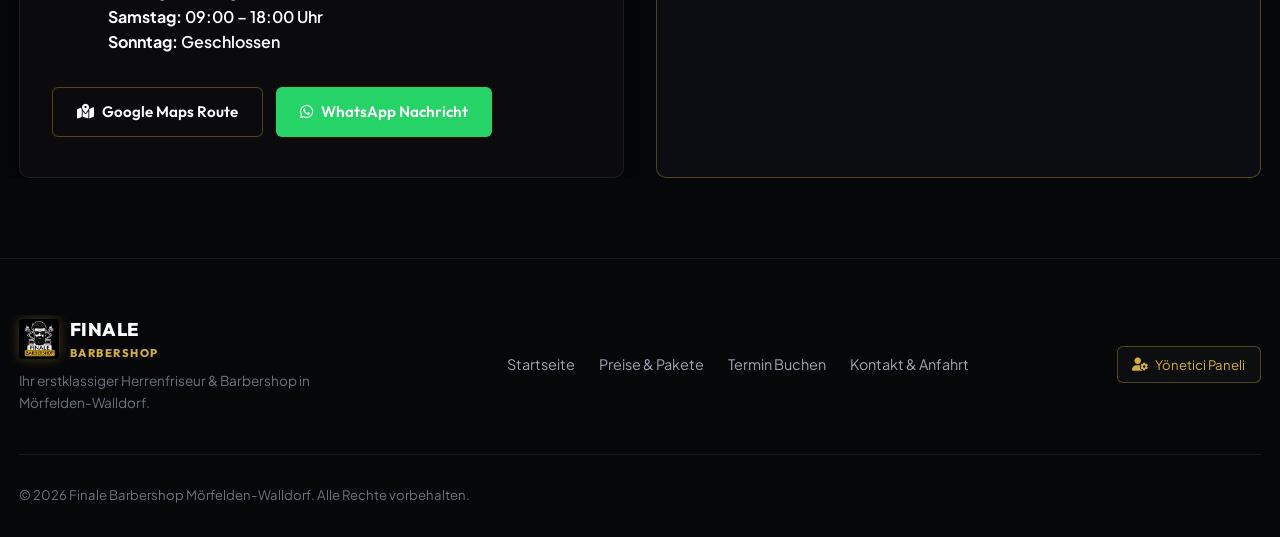
==== commit e10d5234: "Add files via upload" ====
--- a/index.html
+++ b/index.html
@@ -5,7 +5,7 @@
     <meta http-equiv="Cache-Control" content="no-cache, no-store, must-revalidate">
     <meta http-equiv="Pragma" content="no-cache">
     <meta http-equiv="Expires" content="0">
-    <meta name="viewport" content="width=device-width, initial-scale=1.0, maximum-scale=5.0, user-scalable=yes">
+    <meta name="viewport" content="width=device-width, initial-scale=1.0, maximum-scale=1.0, user-scalable=no">
     <meta name="theme-color" content="#0a0b0e">
     <meta name="description" content="Finale Barbershop in M&ouml;rfelden-Walldorf - Professionelle Herrenhaarschnitte, Fades und pr&auml;zise Bartpflege. Besuche mit und ohne Termin in der Westendstra&szlig;e 3.">
     <title data-i18n="docTitle">Finale Barbershop | M&ouml;rfelden-Walldorf</title>
@@ -19,7 +19,7 @@
     <link rel="stylesheet" href="https://cdnjs.cloudflare.com/ajax/libs/font-awesome/6.4.0/css/all.min.css">
     
     <!-- Stylesheet with Cache Buster -->
-    <link rel="stylesheet" href="style.css?v=4.0">
+    <link rel="stylesheet" href="style.css?v=5.0">
 </head>
 <body>
 
@@ -310,158 +310,123 @@
             </div>
         </section>
 
-        <!-- BOOKING SECTION (EXACT R8 ATELIER WIZARD ARCHITECTURE) -->
+        <!-- BOOKING SECTION (MOBILE-FIRST CLEAN FLAT ARCHITECTURE) -->
         <section id="booking" class="booking-section">
             <div class="container">
-                <div class="booking-atelier-frame">
-                    <div class="booking-header text-center">
-                        <div class="section-tag" data-i18n="bookingTag">ONLINE RESERVIERUNG</div>
-                        <h2 class="section-title" data-i18n="bookingTitle">Wunschtermin Vereinbaren</h2>
-                        <p class="section-subtitle" data-i18n="bookingSub">W&auml;hlen Sie Ihren Barber, Datum und Uhrzeit aus. Sie erhalten sofort einen Sicherheitscode.</p>
-                    </div>
-
-                    <!-- Salon Closed Dynamic Alert Banner -->
-                    <div id="salonClosedNotice" class="salon-closed-banner" style="display:none;">
-                        <i class="fa-solid fa-store-slash"></i>
+                <div class="m-booking-box">
+                    <div class="m-booking-header">
+                        <span class="m-booking-tag" data-i18n="bookingTag">ONLINE RESERVIERUNG</span>
+                        <h2 class="m-booking-title" data-i18n="bookingTitle">Wunschtermin Vereinbaren</h2>
+                        <p class="m-booking-sub" data-i18n="bookingSub">W&auml;hlen Sie Ihren Barber, Datum und Uhrzeit aus.</p>
+                    </div>
+
+                    <!-- Salon Closed Banner -->
+                    <div id="salonClosedNotice" class="m-closed-alert" style="display:none;">
+                        <i class="fa-solid fa-circle-exclamation"></i>
                         <div>
                             <strong data-i18n="salonClosedTitle">Salon ist derzeit geschlossen</strong>
-                            <p data-i18n="salonClosedDesc">Derzeit k&ouml;nnen online keine Termine vereinbart werden. Bitte rufen Sie uns an oder versuchen Sie es sp&auml;ter erneut.</p>
-                        </div>
-                    </div>
-
-                    <form id="booking-form" class="atelier-booking-wizard">
+                            <p data-i18n="salonClosedDesc">Derzeit k&ouml;nnen online keine Termine vereinbart werden.</p>
+                        </div>
+                    </div>
+
+                    <form id="booking-form" class="m-booking-form">
                         
-                        <!-- STEP 1: Staff / Barber Selection (R8 Cards Grid) -->
-                        <div class="wizard-step-box">
-                            <div class="step-badge-title">
-                                <span class="step-num">01</span>
-                                <h3 data-i18n="lblBarber">Friseur / Barber W&auml;hlen</h3>
-                            </div>
-
-                            <div class="barbers-selection-grid">
-                                <!-- Barber 1: Bahattin -->
-                                <div class="barber-card selected" id="barberBahattin" onclick="selectBarber('Bahattin')">
-                                    <div class="barber-select-check"><i class="fa-solid fa-check"></i></div>
-                                    <div class="barber-avatar-box">
-                                        <div class="barber-avatar-inner">
-                                            <i class="fa-solid fa-user-tie"></i>
-                                        </div>
+                        <!-- 1. BERBER SECIMI (AYRI TAKVIM) -->
+                        <div class="m-step">
+                            <div class="m-step-title">
+                                <span class="m-step-badge">1</span>
+                                <span data-i18n="lblBarber">Friseur / Barber W&auml;hlen</span>
+                            </div>
+                            <div class="m-barbers-list">
+                                <div class="m-barber-item selected" id="barberBahattin" onclick="selectBarber('Bahattin')">
+                                    <div class="m-barber-icon"><i class="fa-solid fa-scissors"></i></div>
+                                    <div class="m-barber-info">
+                                        <div class="m-barber-name">Bahattin</div>
+                                        <div class="m-barber-desc" data-i18n="barber1Role">Usta Berber / Master Stylist</div>
                                     </div>
-                                    <h4 class="barber-name">Bahattin</h4>
-                                    <p class="barber-role" data-i18n="barber1Role">Usta Berber / Master Stylist</p>
-                                    <span class="barber-status-badge"><i class="fa-solid fa-circle"></i> Verf&uuml;gbar</span>
-                                </div>
-
-                                <!-- Barber 2: Finale Barber Team -->
-                                <div class="barber-card" id="barberTeam" onclick="selectBarber('Finale Barber Team')">
-                                    <div class="barber-select-check"><i class="fa-solid fa-check"></i></div>
-                                    <div class="barber-avatar-box">
-                                        <div class="barber-avatar-inner">
-                                            <i class="fa-solid fa-users"></i>
-                                        </div>
+                                    <div class="m-barber-radio"><i class="fa-solid fa-check"></i></div>
+                                </div>
+
+                                <div class="m-barber-item" id="barberTeam" onclick="selectBarber('Finale Barber Team')">
+                                    <div class="m-barber-icon"><i class="fa-solid fa-users"></i></div>
+                                    <div class="m-barber-info">
+                                        <div class="m-barber-name">Finale Ekibi</div>
+                                        <div class="m-barber-desc" data-i18n="barber2Role">N&auml;chster freier Barber</div>
                                     </div>
-                                    <h4 class="barber-name">Finale Ekibi</h4>
-                                    <p class="barber-role" data-i18n="barber2Role">N&auml;chster freier Barber</p>
-                                    <span class="barber-status-badge"><i class="fa-solid fa-circle"></i> Verf&uuml;gbar</span>
+                                    <div class="m-barber-radio"><i class="fa-solid fa-check"></i></div>
                                 </div>
                             </div>
                             <input type="hidden" id="selectedBarber" value="Bahattin" required>
                         </div>
 
-                        <!-- STEP 2: Service Selection (R8 Dropdown / Tiles) -->
-                        <div class="wizard-step-box">
-                            <div class="step-badge-title">
-                                <span class="step-num">02</span>
-                                <h3 data-i18n="lblService">Gew&uuml;nschte Leistung</h3>
-                            </div>
-
-                            <div style="width: 100%;">
-                                <select id="serviceSelect" class="form-control" required style="width: 100%; font-size: 16px; padding: 0.9rem 1.2rem;">
-                                    <option value="" disabled selected data-i18n="phSelectService">Bitte Leistung w&auml;hlen...</option>
-                                    <optgroup label="Spezial-Pakete">
-                                        <option value="Paket 1: Waschen, Schneiden, Rasieren, F&ouml;hnen &amp; Stylen (33&euro;)">Paket 1 - Waschen, Schneiden, Rasieren, F&ouml;hnen &amp; Stylen (33&euro;)</option>
-                                        <option value="Paket 2: Waschen, Schneiden, Rasieren, F&ouml;hnen, Stylen &amp; Augenbrauen (38&euro;)">Paket 2 - Waschen, Schneiden, Rasieren, F&ouml;hnen, Stylen &amp; Augenbrauen (38&euro;)</option>
-                                        <option value="Paket 3: Waschen, Schneiden, Rasieren, F&ouml;hnen, Stylen, Augenbrauen, F&auml;rben (60&euro;)">Paket 3 - Komplett + F&auml;rben (Bart/Haare) (60&euro;)</option>
-                                    </optgroup>
-                                    <optgroup label="Einzelne Leistungen">
-                                        <option value="Trocken Haarschnitt (18&euro;)">Trocken Haarschnitt (18&euro;)</option>
-                                        <option value="Waschen, Schneiden, F&ouml;hnen (21&euro;)">Waschen, Schneiden, F&ouml;hnen (21&euro;)</option>
-                                        <option value="Bartrasur (12&euro;)">Bartrasur (12&euro;)</option>
-                                        <option value="Augenbrauen zupfen (7&euro;)">Augenbrauen zupfen (7&euro;)</option>
-                                        <option value="Kinder Haarschnitt bis 10 Jahre (15&euro;)">Kinder Haarschnitt bis 10 Jahre (15&euro;)</option>
-                                        <option value="Waschen, F&ouml;hnen, Stylen (7&euro;)">Waschen, F&ouml;hnen, Stylen (7&euro;)</option>
-                                        <option value="Bart / Haare F&auml;rben (20&euro;)">Bart / Haare F&auml;rben (20&euro;)</option>
-                                    </optgroup>
-                                </select>
-                            </div>
-                        </div>
-
-                        <!-- STEP 3: Date & Time Matrix Split (R8 Split Layout) -->
-                        <div class="wizard-step-box">
-                            <div class="step-badge-title">
-                                <span class="step-num">03</span>
-                                <h3>Datum &amp; Uhrzeit W&auml;hlen</h3>
-                            </div>
-
-                            <div class="date-time-matrix-grid">
-                                <div class="date-picker-column">
-                                    <label for="bookingDate" class="matrix-label">
-                                        <i class="fa-regular fa-calendar-days"></i> <span data-i18n="lblDate">Datum W&auml;hlen</span>
-                                    </label>
-                                    <input type="date" id="bookingDate" class="form-control matrix-date-input" required>
-                                    <small class="form-help-text" data-i18n="dateHelp" style="display:block; margin-top:0.4rem;">Sonntags ist der Salon geschlossen.</small>
-                                </div>
-
-                                <div class="time-matrix-column">
-                                    <label class="matrix-label">
-                                        <i class="fa-regular fa-clock"></i> <span data-i18n="lblTime">Freie Uhrzeit Ausw&auml;hlen</span>
-                                        <span id="calendarIndicatorTag" style="font-size:0.75rem; color:var(--primary-gold); margin-left:auto; text-transform:none;">(<strong id="barberNameBadge">Bahattin</strong>)</span>
-                                    </label>
-                                    <div id="timeSlotsContainer" class="time-slots-grid">
-                                        <div class="slots-placeholder">
-                                            <i class="fa-solid fa-calendar-day"></i>
-                                            <p data-i18n="timeSlotPlaceholder">Bitte w&auml;hlen Sie zuerst links ein Datum aus, um die verf&uuml;gbaren Zeiten zu sehen.</p>
-                                        </div>
-                                    </div>
-                                    <input type="hidden" id="selectedTimeSlot" required>
-                                </div>
-                            </div>
-                        </div>
-
-                        <!-- STEP 4: Customer Information Ribbon (R8 Ribbon Style) -->
-                        <div class="wizard-step-box">
-                            <div class="step-badge-title">
-                                <span class="step-num">04</span>
-                                <h3>Ihre Kontaktdaten</h3>
-                            </div>
-                            
-                            <div class="customer-fields-ribbon">
-                                <div class="ribbon-input-group">
-                                    <i class="fa-regular fa-user input-icon"></i>
-                                    <input type="text" id="customerName" class="form-control ribbon-control" placeholder="Ihr Vor- &amp; Nachname" data-ph-i18n="phName" required>
-                                </div>
-                                <div class="ribbon-input-group">
-                                    <i class="fa-solid fa-phone input-icon"></i>
-                                    <input type="tel" id="customerPhone" class="form-control ribbon-control" placeholder="Telefonnummer" data-ph-i18n="phPhone" required>
-                                </div>
-                                <div class="ribbon-input-group full-ribbon">
-                                    <i class="fa-regular fa-envelope input-icon"></i>
-                                    <input type="email" id="customerEmail" class="form-control ribbon-control" placeholder="E-Mail Adresse (F&uuml;r Best&auml;tigungscode)" data-ph-i18n="phEmail" required>
-                                </div>
-                                <div class="ribbon-input-group full-ribbon">
-                                    <i class="fa-regular fa-note-sticky input-icon"></i>
-                                    <input type="text" id="customerNotes" class="form-control ribbon-control" placeholder="Anmerkungen (Optional)" data-ph-i18n="phNotes">
-                                </div>
-                            </div>
-                        </div>
-
-                        <!-- Final Action Bar -->
-                        <div class="wizard-action-bar">
-                            <button type="submit" class="btn btn-primary btn-lg atelier-submit-btn pulse-glow" id="submitBookingBtn">
-                                <i class="fa-solid fa-check-circle"></i> <span data-i18n="btnConfirmBooking">Termin Jetzt Verbindlich Buchen</span>
-                            </button>
-                        </div>
-
+                        <!-- 2. HIZMET SECIMI -->
+                        <div class="m-step">
+                            <div class="m-step-title">
+                                <span class="m-step-badge">2</span>
+                                <span data-i18n="lblService">Gew&uuml;nschte Leistung</span>
+                            </div>
+                            <select id="serviceSelect" class="m-input" required>
+                                <option value="" disabled selected data-i18n="phSelectService">Bitte Leistung w&auml;hlen...</option>
+                                <optgroup label="Spezial-Pakete">
+                                    <option value="Paket 1: Waschen, Schneiden, Rasieren, F&ouml;hnen &amp; Stylen (33&euro;)">Paket 1 - Waschen, Schneiden, Rasieren, F&ouml;hnen &amp; Stylen (33&euro;)</option>
+                                    <option value="Paket 2: Waschen, Schneiden, Rasieren, F&ouml;hnen, Stylen &amp; Augenbrauen (38&euro;)">Paket 2 - Waschen, Schneiden, Rasieren, F&ouml;hnen, Stylen &amp; Augenbrauen (38&euro;)</option>
+                                    <option value="Paket 3: Waschen, Schneiden, Rasieren, F&ouml;hnen, Stylen, Augenbrauen, F&auml;rben (60&euro;)">Paket 3 - Komplett + F&auml;rben (Bart/Haare) (60&euro;)</option>
+                                </optgroup>
+                                <optgroup label="Einzelne Leistungen">
+                                    <option value="Trocken Haarschnitt (18&euro;)">Trocken Haarschnitt (18&euro;)</option>
+                                    <option value="Waschen, Schneiden, F&ouml;hnen (21&euro;)">Waschen, Schneiden, F&ouml;hnen (21&euro;)</option>
+                                    <option value="Bartrasur (12&euro;)">Bartrasur (12&euro;)</option>
+                                    <option value="Augenbrauen zupfen (7&euro;)">Augenbrauen zupfen (7&euro;)</option>
+                                    <option value="Kinder Haarschnitt bis 10 Jahre (15&euro;)">Kinder Haarschnitt bis 10 Jahre (15&euro;)</option>
+                                    <option value="Waschen, F&ouml;hnen, Stylen (7&euro;)">Waschen, F&ouml;hnen, Stylen (7&euro;)</option>
+                                    <option value="Bart / Haare F&auml;rben (20&euro;)">Bart / Haare F&auml;rben (20&euro;)</option>
+                                </optgroup>
+                            </select>
+                        </div>
+
+                        <!-- 3. TARIH SECIMI -->
+                        <div class="m-step">
+                            <div class="m-step-title">
+                                <span class="m-step-badge">3</span>
+                                <span data-i18n="lblDate">Datum W&auml;hlen</span>
+                            </div>
+                            <input type="date" id="bookingDate" class="m-input" required>
+                            <small class="m-help" data-i18n="dateHelp">Sonntags ist der Salon geschlossen.</small>
+                        </div>
+
+                        <!-- 4. SAAT SECIMI (SECILEN BERBERIN TAKVIMI) -->
+                        <div class="m-step">
+                            <div class="m-step-title">
+                                <span class="m-step-badge">4</span>
+                                <span><span data-i18n="lblTime">Uhrzeit W&auml;hlen</span> (<span id="activeBarberBadge" style="color:var(--primary-gold)">Bahattin</span>)</span>
+                            </div>
+                            <div id="timeSlotsContainer" class="m-slots-grid">
+                                <div class="m-slots-empty">
+                                    <i class="fa-solid fa-calendar-day"></i>
+                                    <p data-i18n="timeSlotPlaceholder">Bitte w&auml;hlen Sie zuerst oben ein Datum aus.</p>
+                                </div>
+                            </div>
+                            <input type="hidden" id="selectedTimeSlot" required>
+                        </div>
+
+                        <!-- 5. ILETISIM BILGILERI -->
+                        <div class="m-step">
+                            <div class="m-step-title">
+                                <span class="m-step-badge">5</span>
+                                <span>Ihre Kontaktdaten</span>
+                            </div>
+                            <div class="m-inputs-list">
+                                <input type="text" id="customerName" class="m-input" placeholder="Ihr Vor- &amp; Nachname" data-ph-i18n="phName" required>
+                                <input type="tel" id="customerPhone" class="m-input" placeholder="Telefonnummer" data-ph-i18n="phPhone" required>
+                                <input type="email" id="customerEmail" class="m-input" placeholder="E-Mail (F&uuml;r Best&auml;tigungscode)" data-ph-i18n="phEmail" required>
+                                <input type="text" id="customerNotes" class="m-input" placeholder="Anmerkungen (Optional)" data-ph-i18n="phNotes">
+                            </div>
+                        </div>
+
+                        <!-- 6. SUBMIT BUTTON -->
+                        <button type="submit" class="m-submit-btn pulse-glow" id="submitBookingBtn">
+                            <i class="fa-solid fa-check-circle"></i> <span data-i18n="btnConfirmBooking">Termin Jetzt Verbindlich Buchen</span>
+                        </button>
                     </form>
                 </div>
             </div>
@@ -554,7 +519,7 @@
                     <!-- Interactive Google Map Frame -->
                     <div class="contact-map-wrapper glass-frame">
                         <iframe 
-                            src="https://www.google.com/maps/embed?pb=!1m18!1m12!1m3!1d2564.123456789!2d8.56789!3d49.98765!2m3!1f0!2f0!3f0!3m2!1i1024!2i768!4f13.1!3m3!1m2!1s0x47bd9a0000000000%3A0x0!2sWestendstra%C3%9Fe%203%2C%2064546%20M%C3%B6rfelden-Walldorf!5e0!3m2!1sde!2sde!4v1700000000000!5m2!1sde!2sde" 
+                            src="https://www.google.com/maps/embed?pb=!1m18!1m12!1m3!1d2564.123456789!2d8.56789!3d49.98765!2m3!1f0!2f0!3f0!3m2!1i1024!2i768!4f13.1!3m3!1m2!1s0x47bd9a0000000000%3A0x0!2sWestendstra%C3%9Fe%203%2C%2064546%20M%C3%B6rfelden-Walldorf!5e0!3m2!1sde!2sde!4v1700000000000!5m2!1sde!2sde!4v1700000000000" 
                             width="100%" 
                             height="100%" 
                             style="border:0; filter: invert(90%) hue-rotate(180deg) contrast(120%);" 
@@ -619,6 +584,6 @@
     </div>
 
     <!-- JavaScript File with Cache Buster -->
-    <script src="script.js?v=4.0"></script>
+    <script src="script.js?v=5.0"></script>
 </body>
 </html>
--- a/style.css
+++ b/style.css
@@ -1,5 +1,5 @@
 ﻿/* ==========================================================================
-   DER FINALE BARBERSHOP - LUXURY MODERN STYLESHEET (100% PURE VERTICAL MOBILE)
+   DER FINALE BARBERSHOP - LUXURY MODERN STYLESHEET (MOBILE FIRST CLEAN)
    ========================================================================== */
 
 :root {
@@ -18,7 +18,7 @@
     --status-closed: #ef4444;
     --font-heading: 'Outfit', sans-serif;
     --font-body: 'Plus Jakarta Sans', sans-serif;
-    --radius-sm: 4px;
+    --radius-sm: 6px;
     --radius-md: 10px;
     --radius-lg: 16px;
     --radius-full: 9999px;
@@ -27,7 +27,7 @@
     --shadow-gold: 0 0 25px rgba(212, 175, 55, 0.25);
 }
 
-/* Reset & Global Zero-Overflow Guarantee */
+/* Global Reset & Strict Zero-Overflow */
 *, *::before, *::after {
     margin: 0;
     padding: 0;
@@ -86,13 +86,13 @@
     padding: 0 1.2rem;
 }
 
-/* Glassmorphism Classes */
+/* Glassmorphism */
 .glass-panel {
     background: var(--bg-card);
     backdrop-filter: blur(16px);
     -webkit-backdrop-filter: blur(16px);
     border: 1px solid var(--border-light);
-    border-radius: var(--radius-sm);
+    border-radius: var(--radius-md);
     box-shadow: var(--shadow-card);
 }
 
@@ -100,7 +100,7 @@
     background: rgba(18, 20, 26, 0.5);
     backdrop-filter: blur(12px);
     border: 1px solid var(--border-gold);
-    border-radius: var(--radius-sm);
+    border-radius: var(--radius-md);
     overflow: hidden;
 }
 
@@ -785,393 +785,339 @@
 }
 
 /* ==========================================================================
-   R8 ATELIER BOOKING WIZARD (DESKTOP & 100% PURE VERTICAL MOBILE)
+   MOBILE-FIRST CLEAN BOOKING BOX (ZERO CRAMP - 100% FIT)
    ========================================================================== */
 .booking-section {
-    padding: 5rem 0;
+    padding: 4rem 0;
     width: 100%;
 }
 
-.booking-atelier-frame {
-    background: #06070a;
+.m-booking-box {
+    background: #090a0e;
     border: 1px solid var(--border-gold);
-    border-radius: var(--radius-sm);
-    padding: 3.5rem 2.8rem;
-    box-shadow: var(--shadow-card), 0 0 50px rgba(212, 175, 55, 0.12);
+    border-radius: var(--radius-md);
+    padding: 2.2rem 1.8rem;
+    max-width: 620px;
+    margin: 0 auto;
+    box-shadow: 0 15px 40px rgba(0,0,0,0.8), 0 0 30px rgba(212, 175, 55, 0.12);
     width: 100%;
-    max-width: 900px;
-    margin: 0 auto;
-}
-
-.atelier-booking-wizard {
+}
+
+.m-booking-header {
+    text-align: center;
+    margin-bottom: 1.8rem;
+}
+
+.m-booking-tag {
+    font-family: var(--font-heading);
+    font-size: 0.75rem;
+    font-weight: 800;
+    color: var(--primary-gold);
+    letter-spacing: 1.5px;
+    display: block;
+    margin-bottom: 0.3rem;
+}
+
+.m-booking-title {
+    font-size: 1.8rem;
+    font-weight: 800;
+    color: #fff;
+    margin-bottom: 0.4rem;
+}
+
+.m-booking-sub {
+    font-size: 0.88rem;
+    color: var(--text-secondary);
+}
+
+.m-booking-form {
     display: flex;
     flex-direction: column;
-    gap: 2.2rem;
-    margin-top: 2rem;
+    gap: 1.4rem;
     width: 100%;
 }
 
-.wizard-step-box {
-    background: rgba(12, 13, 16, 0.9);
+.m-step {
+    display: flex;
+    flex-direction: column;
+    gap: 0.6rem;
+    width: 100%;
+}
+
+.m-step-title {
+    display: flex;
+    align-items: center;
+    gap: 0.6rem;
+    font-family: var(--font-heading);
+    font-size: 0.95rem;
+    font-weight: 700;
+    color: #fff;
+}
+
+.m-step-badge {
+    background: var(--primary-gold);
+    color: #000;
+    font-size: 0.8rem;
+    font-weight: 900;
+    width: 22px;
+    height: 22px;
+    border-radius: 50%;
+    display: flex;
+    align-items: center;
+    justify-content: center;
+    flex-shrink: 0;
+}
+
+/* Barber List */
+.m-barbers-list {
+    display: flex;
+    flex-direction: column;
+    gap: 0.6rem;
+    width: 100%;
+}
+
+.m-barber-item {
+    background: rgba(255, 255, 255, 0.03);
     border: 1px solid var(--border-light);
     border-radius: var(--radius-sm);
-    padding: 2rem;
+    padding: 0.85rem 1rem;
+    display: flex;
+    align-items: center;
+    gap: 0.9rem;
+    cursor: pointer;
+    transition: var(--transition);
+    user-select: none;
     width: 100%;
 }
 
-.step-badge-title {
-    display: flex;
-    align-items: center;
-    gap: 1rem;
-    margin-bottom: 1.6rem;
-    border-bottom: 1px solid var(--border-light);
-    padding-bottom: 0.9rem;
-}
-
-.step-num {
+.m-barber-item:hover {
+    background: rgba(212, 175, 55, 0.06);
+    border-color: var(--primary-gold);
+}
+
+.m-barber-item.selected {
+    background: rgba(212, 175, 55, 0.12);
+    border: 1.5px solid var(--primary-gold);
+    box-shadow: 0 0 15px rgba(212, 175, 55, 0.2);
+}
+
+.m-barber-icon {
+    width: 40px;
+    height: 40px;
+    border-radius: 50%;
+    background: rgba(212, 175, 55, 0.15);
+    border: 1px solid var(--primary-gold);
+    display: flex;
+    align-items: center;
+    justify-content: center;
+    font-size: 1.1rem;
+    color: var(--primary-gold);
+    flex-shrink: 0;
+}
+
+.m-barber-info {
+    flex-grow: 1;
+    min-width: 0;
+}
+
+.m-barber-name {
     font-family: var(--font-heading);
-    font-size: 1.15rem;
-    font-weight: 900;
-    background: #ffffff;
-    color: #000000;
-    width: 36px;
-    height: 36px;
+    font-size: 1.05rem;
+    font-weight: 700;
+    color: #fff;
+}
+
+.m-barber-desc {
+    font-size: 0.75rem;
+    color: var(--text-muted);
+}
+
+.m-barber-radio {
+    width: 22px;
+    height: 22px;
+    border-radius: 50%;
+    border: 1.5px solid var(--border-light);
     display: flex;
     align-items: center;
     justify-content: center;
-    border-radius: 2px;
+    font-size: 0.75rem;
+    color: transparent;
+    transition: var(--transition);
     flex-shrink: 0;
 }
 
-.step-badge-title h3 {
-    font-size: 1.15rem;
-    font-weight: 800;
-    color: #ffffff;
-    letter-spacing: 1px;
-    margin: 0;
-}
-
-/* Staff / Barber Selection Grid */
-.barbers-selection-grid {
-    display: grid;
-    grid-template-columns: repeat(2, 1fr);
-    gap: 1.5rem;
-    max-width: 680px;
-    margin: 0 auto;
-    width: 100%;
-}
-
-.barber-card {
-    background: rgba(12, 13, 16, 0.95);
+.m-barber-item.selected .m-barber-radio {
+    background: var(--primary-gold);
+    border-color: var(--primary-gold);
+    color: #000;
+}
+
+/* Inputs */
+.m-input {
+    width: 100% !important;
+    background: rgba(14, 16, 22, 0.95);
     border: 1px solid var(--border-light);
     border-radius: var(--radius-sm);
-    padding: 1.8rem 1.4rem;
-    cursor: pointer;
-    touch-action: manipulation;
-    -webkit-tap-highlight-color: transparent;
+    padding: 0.85rem 1rem;
+    color: #fff;
+    font-size: 16px;
+    outline: none;
     transition: var(--transition);
-    position: relative;
-    display: flex;
-    flex-direction: column;
-    align-items: center;
-    text-align: center;
-    user-select: none;
-    box-shadow: var(--shadow-card);
-    min-height: 230px;
-    justify-content: space-between;
-}
-
-.barber-card:hover {
-    background: var(--bg-card-hover);
+}
+
+.m-input:focus {
     border-color: var(--primary-gold);
-    transform: translateY(-3px);
-    box-shadow: var(--shadow-gold);
-}
-
-.barber-card.selected {
-    background: rgba(212, 175, 55, 0.1);
-    border: 2px solid var(--primary-gold);
-    box-shadow: 0 0 25px rgba(212, 175, 55, 0.35);
-}
-
-.barber-select-check {
-    position: absolute;
-    top: 0.8rem;
-    right: 0.8rem;
-    width: 24px;
-    height: 24px;
-    border-radius: 50%;
-    background: var(--primary-gold);
-    color: #000000;
-    display: flex;
-    align-items: center;
-    justify-content: center;
-    font-size: 0.8rem;
-    opacity: 0;
-    transform: scale(0.5);
-    transition: var(--transition);
-}
-
-.barber-card.selected .barber-select-check {
-    opacity: 1;
-    transform: scale(1);
-}
-
-.barber-avatar-box {
-    width: 80px;
-    height: 80px;
-    border-radius: 50%;
-    margin-bottom: 0.8rem;
-    position: relative;
-    padding: 3px;
-    background: linear-gradient(135deg, var(--primary-gold), rgba(255, 255, 255, 0.15));
-    flex-shrink: 0;
-}
-
-.barber-avatar-inner {
-    width: 100%;
-    height: 100%;
-    border-radius: 50%;
-    background: #14161c;
-    display: flex;
-    align-items: center;
-    justify-content: center;
-    color: var(--primary-gold);
-    font-size: 1.8rem;
-}
-
-.barber-name {
-    font-family: var(--font-heading);
-    font-size: 1.2rem;
-    font-weight: 700;
-    color: #ffffff;
-    margin-bottom: 0.2rem;
-}
-
-.barber-role {
-    font-size: 0.8rem;
+    box-shadow: 0 0 15px rgba(212, 175, 55, 0.2);
+}
+
+.m-input option {
+    background: #12141c;
+    color: #fff;
+}
+
+.m-help {
+    font-size: 0.75rem;
     color: var(--text-muted);
-    margin-bottom: 0.6rem;
-}
-
-.barber-status-badge {
-    display: inline-flex;
-    align-items: center;
-    gap: 0.4rem;
-    font-size: 0.75rem;
-    font-weight: 700;
-    color: var(--status-open);
-}
-
-.barber-status-badge i {
-    font-size: 0.5rem;
-}
-
-/* STEP 3: Date & Time Matrix Split */
-.date-time-matrix-grid {
+}
+
+/* Time Slots Grid */
+.m-slots-grid {
     display: grid;
-    grid-template-columns: 280px 1fr;
-    gap: 2rem;
-    width: 100%;
-}
-
-.matrix-label {
-    font-size: 0.85rem;
-    font-weight: 700;
-    text-transform: uppercase;
-    letter-spacing: 1px;
-    color: var(--text-secondary);
-    margin-bottom: 0.8rem;
-    display: flex;
-    align-items: center;
-    gap: 0.5rem;
-}
-
-.matrix-date-input {
-    font-size: 1rem;
-    padding: 0.9rem;
-    width: 100%;
-    background: rgba(10, 11, 15, 0.9);
-    border: 1px solid var(--border-light);
-    color: #fff;
-    border-radius: var(--radius-sm);
-    outline: none;
-}
-
-.matrix-date-input:focus {
-    border-color: var(--primary-gold);
-}
-
-/* Time Slots Grid */
-.time-slots-grid {
-    display: grid;
-    grid-template-columns: repeat(auto-fill, minmax(90px, 1fr));
-    gap: 0.6rem;
-    max-height: 220px;
+    grid-template-columns: repeat(4, 1fr);
+    gap: 0.45rem;
+    max-height: 180px;
     overflow-y: auto;
     padding-right: 0.2rem;
     width: 100%;
 }
 
-.slots-placeholder {
-    grid-column: 1 / -1;
-    padding: 2rem 1rem;
-    text-align: center;
-    background: rgba(0, 0, 0, 0.4);
-    border: 1px dashed var(--border-light);
+.m-slot-btn {
+    background: rgba(255, 255, 255, 0.03);
+    border: 1px solid var(--border-light);
     border-radius: var(--radius-sm);
-    color: var(--text-muted);
-}
-
-.slots-placeholder i {
-    font-size: 2rem;
-    color: var(--primary-gold);
-    margin-bottom: 0.5rem;
-    display: block;
-}
-
-.time-slot-btn {
-    background: rgba(0, 0, 0, 0.8);
-    border: 1px solid var(--border-light);
-    padding: 0.65rem 0.4rem;
-    border-radius: var(--radius-sm);
-    color: var(--text-primary);
+    padding: 0.5rem 0.2rem;
+    color: #fff;
     cursor: pointer;
+    display: flex;
+    flex-direction: column;
+    align-items: center;
     transition: var(--transition);
-    display: flex;
-    flex-direction: column;
-    align-items: center;
     touch-action: manipulation;
 }
 
-.time-slot-btn span {
+.m-slot-btn span {
     font-family: var(--font-heading);
-    font-size: 0.95rem;
+    font-size: 0.88rem;
     font-weight: 700;
 }
 
-.time-slot-btn small {
-    font-size: 0.68rem;
+.m-slot-btn small {
+    font-size: 0.62rem;
     color: var(--status-open);
 }
 
-.time-slot-btn:hover:not(:disabled) {
-    background: rgba(212, 175, 55, 0.15);
+.m-slot-btn:hover:not(:disabled) {
     border-color: var(--primary-gold);
-}
-
-.time-slot-btn.selected {
+    background: rgba(212, 175, 55, 0.12);
+}
+
+.m-slot-btn.selected {
     background: var(--primary-gold) !important;
-    color: #000000 !important;
+    color: #000 !important;
     border-color: var(--primary-gold) !important;
-    box-shadow: var(--shadow-gold);
-}
-
-.time-slot-btn.selected small {
-    color: #000000 !important;
+    box-shadow: 0 0 12px rgba(212, 175, 55, 0.5);
+}
+
+.m-slot-btn.selected small {
+    color: #000 !important;
     font-weight: 700;
 }
 
-.time-slot-btn.booked, .time-slot-btn.past, .time-slot-btn:disabled {
+.m-slot-btn:disabled, .m-slot-btn.booked, .m-slot-btn.past {
     opacity: 0.3;
     cursor: not-allowed;
     border-color: transparent;
     background: rgba(255, 255, 255, 0.02);
 }
 
-.time-slot-btn.booked small, .time-slot-btn.past small {
+.m-slot-btn.booked small, .m-slot-btn.past small {
     color: var(--status-closed);
 }
 
-/* Customer Fields Ribbon */
-.customer-fields-ribbon {
-    display: grid;
-    grid-template-columns: 1fr 1fr;
-    gap: 1.2rem;
+.m-slots-empty {
+    grid-column: 1 / -1;
+    text-align: center;
+    padding: 1.5rem 1rem;
+    color: var(--text-muted);
+    font-size: 0.85rem;
+}
+
+.m-slots-empty i {
+    font-size: 1.8rem;
+    color: var(--primary-gold);
+    margin-bottom: 0.4rem;
+    display: block;
+}
+
+/* Contact Inputs List */
+.m-inputs-list {
+    display: flex;
+    flex-direction: column;
+    gap: 0.6rem;
     width: 100%;
 }
 
-.ribbon-input-group {
-    position: relative;
-    display: flex;
-    align-items: center;
+/* Submit Button */
+.m-submit-btn {
     width: 100%;
-}
-
-.ribbon-input-group.full-ribbon {
-    grid-column: 1 / -1;
-}
-
-.input-icon {
-    position: absolute;
-    left: 1.1rem;
-    color: var(--primary-gold);
-    font-size: 0.95rem;
-    pointer-events: none;
-}
-
-.ribbon-control {
-    width: 100% !important;
-    padding-left: 2.8rem !important;
-    background: rgba(10, 11, 15, 0.85);
-    border: 1px solid var(--border-light);
-    padding-top: 0.85rem;
-    padding-bottom: 0.85rem;
-    padding-right: 1rem;
+    background: linear-gradient(135deg, #d4af37 0%, #b89628 100%);
+    color: #000;
+    font-family: var(--font-heading);
+    font-weight: 800;
+    font-size: 1.05rem;
+    padding: 1rem 1.5rem;
+    border: none;
     border-radius: var(--radius-sm);
-    color: #fff;
-    font-size: 16px;
-    outline: none;
+    cursor: pointer;
+    display: flex;
+    align-items: center;
+    justify-content: center;
+    gap: 0.6rem;
+    margin-top: 0.5rem;
     transition: var(--transition);
 }
 
-.ribbon-control:focus {
-    border-color: var(--primary-gold);
-    box-shadow: 0 0 15px rgba(212, 175, 55, 0.25);
-}
-
-.wizard-action-bar {
-    text-align: center;
-    margin-top: 0.5rem;
-    width: 100%;
-}
-
-.atelier-submit-btn {
-    width: 100%;
-    max-width: 550px;
-    padding: 1.1rem 2rem;
-    font-size: 1.05rem;
-}
-
-/* Salon Closed Banner */
-.salon-closed-banner {
+.m-submit-btn:hover {
+    background: linear-gradient(135deg, #e5c14e 0%, #c9a334 100%);
+    transform: translateY(-2px);
+    box-shadow: 0 0 25px rgba(212, 175, 55, 0.5);
+}
+
+.m-closed-alert {
     background: rgba(239, 68, 68, 0.15);
     border: 1px solid rgba(239, 68, 68, 0.4);
     color: #fca5a5;
-    padding: 1rem 1.4rem;
+    padding: 0.85rem 1rem;
     border-radius: var(--radius-sm);
     display: flex;
     align-items: center;
-    gap: 1rem;
-    margin-bottom: 1.5rem;
-    width: 100%;
-}
-
-.salon-closed-banner i {
-    font-size: 1.8rem;
+    gap: 0.8rem;
+    margin-bottom: 1.2rem;
+}
+
+.m-closed-alert i {
+    font-size: 1.5rem;
     color: #ef4444;
-    flex-shrink: 0;
-}
-
-.salon-closed-banner strong {
-    font-size: 1.05rem;
+}
+
+.m-closed-alert strong {
+    font-size: 0.95rem;
     color: #fff;
     display: block;
-    margin-bottom: 0.15rem;
-}
-
-.salon-closed-banner p {
-    font-size: 0.85rem;
+}
+
+.m-closed-alert p {
+    font-size: 0.8rem;
     margin: 0;
 }
 
@@ -1444,7 +1390,7 @@
 }
 
 /* ==========================================================================
-   100% PURE VERTICAL MOBILE MEDIA QUERIES (NO SIDE-BY-SIDE ON PHONE)
+   RESPONSIVE MEDIA QUERIES (MOBILE PHONE OPTIMIZATIONS)
    ========================================================================== */
 @media (max-width: 992px) {
     .nav-menu {
@@ -1487,10 +1433,10 @@
     }
 }
 
-/* 100% VERTICAL SMARTPHONE RULES (<= 768px) */
+/* MOBILE PHONES <= 768px */
 @media (max-width: 768px) {
     .container {
-        padding: 0 0.8rem !important;
+        padding: 0 0.75rem !important;
         width: 100% !important;
     }
 
@@ -1500,12 +1446,12 @@
     }
 
     .hero-logo-img {
-        width: 110px;
-        height: 110px;
+        width: 105px;
+        height: 105px;
     }
 
     .hero-title {
-        font-size: 1.95rem;
+        font-size: 1.9rem;
     }
 
     .hero-buttons {
@@ -1535,118 +1481,35 @@
         font-size: 1.75rem;
     }
 
-    /* 100% VERTICAL BOOKING ATELIER FRAME */
+    /* MOBILE BOOKING BOX */
     .booking-section {
-        padding: 2.5rem 0 !important;
-    }
-
-    .booking-atelier-frame {
-        padding: 1.4rem 0.8rem !important;
-    }
-
-    .wizard-step-box {
-        padding: 1.2rem 0.8rem !important;
-    }
-
-    .step-badge-title {
-        gap: 0.6rem;
-        margin-bottom: 1.1rem;
-        padding-bottom: 0.6rem;
-    }
-
-    .step-num {
-        width: 28px;
-        height: 28px;
-        font-size: 0.95rem;
-    }
-
-    .step-badge-title h3 {
-        font-size: 1rem;
-    }
-
-    /* BERBER KARTLARI MOBILDE %100 DIKEY (ALT ALTA) */
-    .barbers-selection-grid {
-        grid-template-columns: 1fr !important;
-        gap: 0.8rem !important;
-        max-width: 100% !important;
-    }
-
-    .barber-card {
-        flex-direction: row !important;
-        align-items: center !important;
-        text-align: left !important;
-        padding: 0.9rem 1rem !important;
-        min-height: auto !important;
-        gap: 0.9rem !important;
-    }
-
-    .barber-avatar-box {
-        width: 48px !important;
-        height: 48px !important;
-        margin-bottom: 0 !important;
-    }
-
-    .barber-avatar-inner {
-        font-size: 1.2rem !important;
-    }
-
-    .barber-name {
-        font-size: 1.05rem !important;
-        margin-bottom: 0.1rem !important;
-    }
-
-    .barber-role {
-        font-size: 0.72rem !important;
-        margin-bottom: 0 !important;
-        text-align: left !important;
-        justify-content: flex-start !important;
-    }
-
-    .barber-status-badge {
-        display: none !important;
-    }
-
-    .barber-select-check {
-        position: static !important;
-        margin-left: auto !important;
-        transform: scale(1) !important;
-    }
-
-    /* TARIH VE SAAT MOBILDE %100 DIKEY (ALT ALTA) */
-    .date-time-matrix-grid {
-        grid-template-columns: 1fr !important;
-        gap: 1.2rem !important;
-    }
-
-    /* ILETISIM BILGILERI MOBILDE %100 DIKEY (ALT ALTA) */
-    .customer-fields-ribbon {
-        grid-template-columns: 1fr !important;
-        gap: 0.8rem !important;
-    }
-
-    /* SAAT BUTONLARI */
-    .time-slots-grid {
+        padding: 2rem 0 !important;
+    }
+
+    .m-booking-box {
+        padding: 1.2rem 0.9rem !important;
+        border-radius: var(--radius-sm) !important;
+    }
+
+    .m-booking-title {
+        font-size: 1.5rem;
+    }
+
+    .m-slots-grid {
         grid-template-columns: repeat(4, 1fr) !important;
-        gap: 0.4rem !important;
-        max-height: 170px !important;
-    }
-
-    .time-slot-btn {
-        padding: 0.45rem 0.15rem !important;
-    }
-
-    .time-slot-btn span {
+        gap: 0.35rem !important;
+    }
+
+    .m-slot-btn {
+        padding: 0.45rem 0.1rem !important;
+    }
+
+    .m-slot-btn span {
         font-size: 0.82rem !important;
     }
 
-    .time-slot-btn small {
-        font-size: 0.6rem !important;
-    }
-
-    .atelier-submit-btn {
-        max-width: 100% !important;
-        font-size: 0.95rem !important;
-        padding: 0.95rem 1rem !important;
+    .m-slot-btn small {
+        font-size: 0.58rem !important;
     }
 
     .footer-content {
@@ -1659,9 +1522,9 @@
     }
 }
 
-/* SMALL SCREENS <= 380px */
+/* SMALL PHONES <= 380px */
 @media (max-width: 380px) {
-    .time-slots-grid {
+    .m-slots-grid {
         grid-template-columns: repeat(3, 1fr) !important;
     }
 }
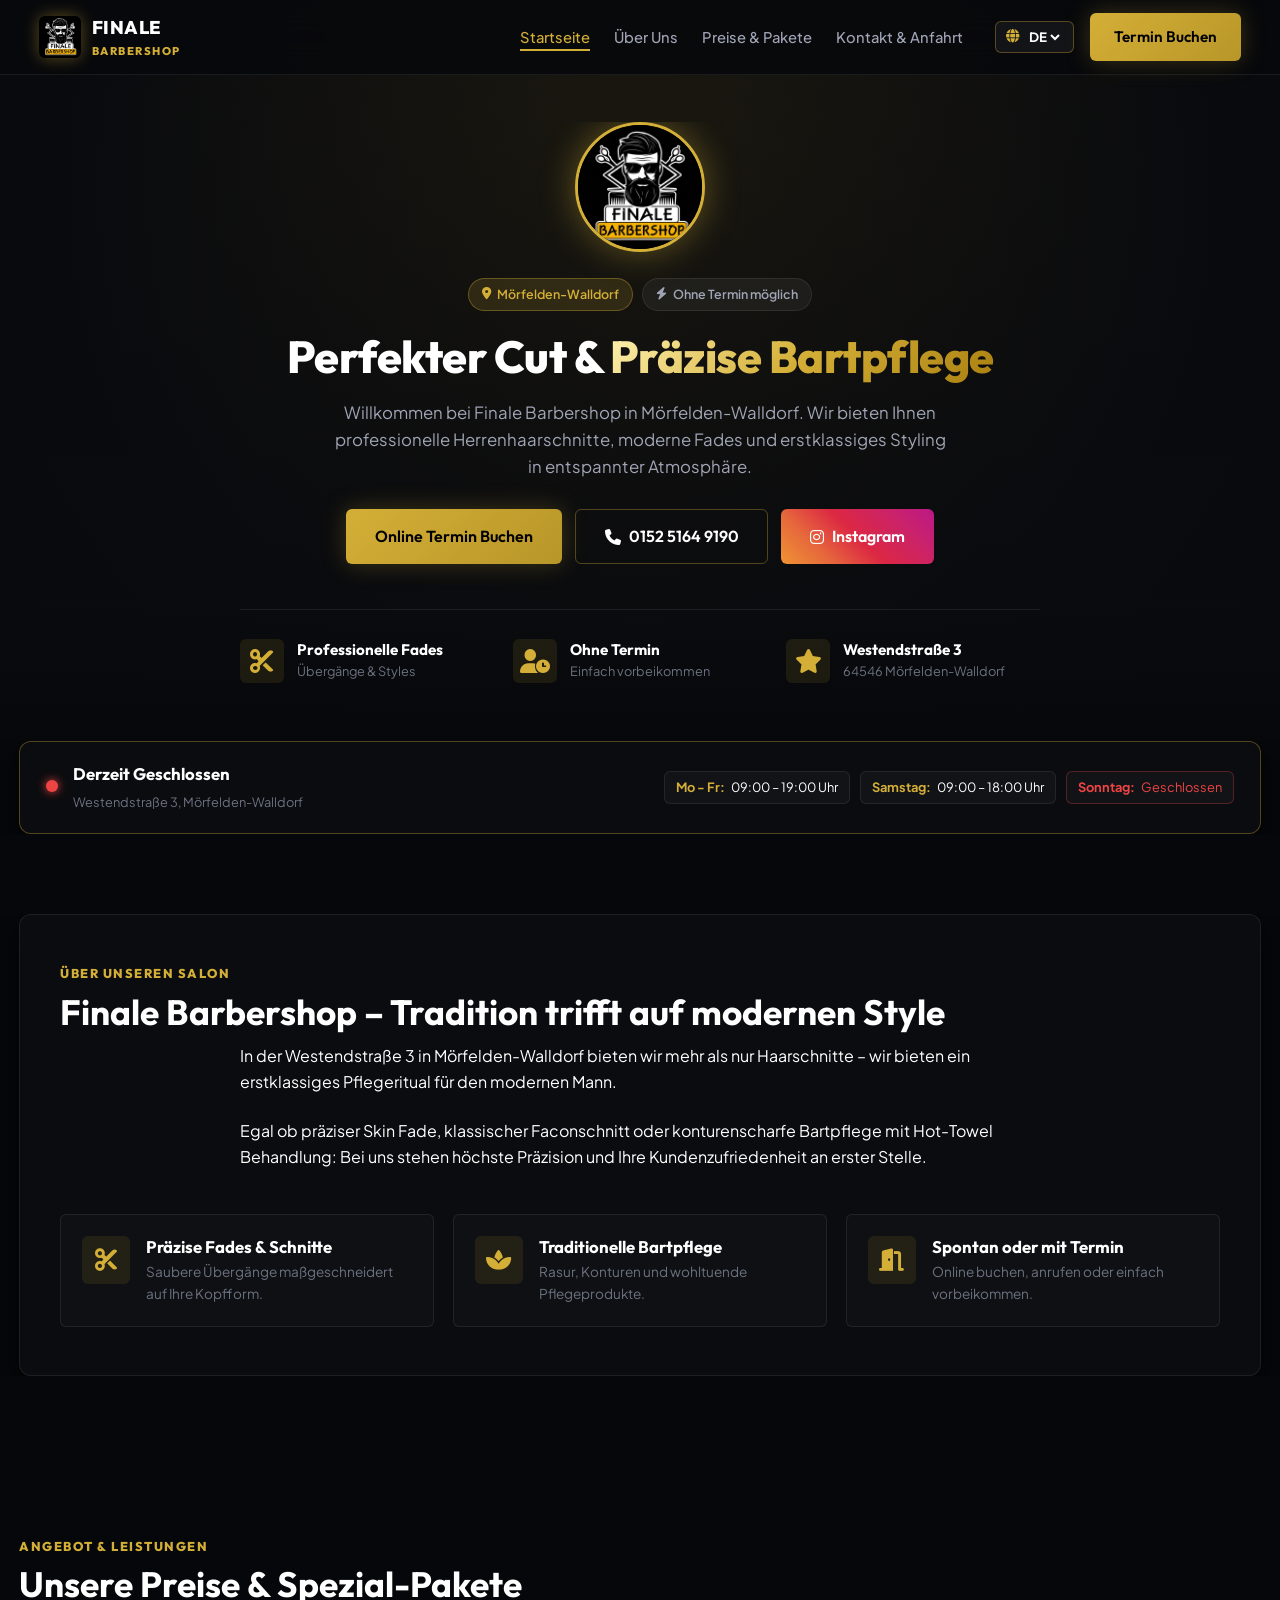
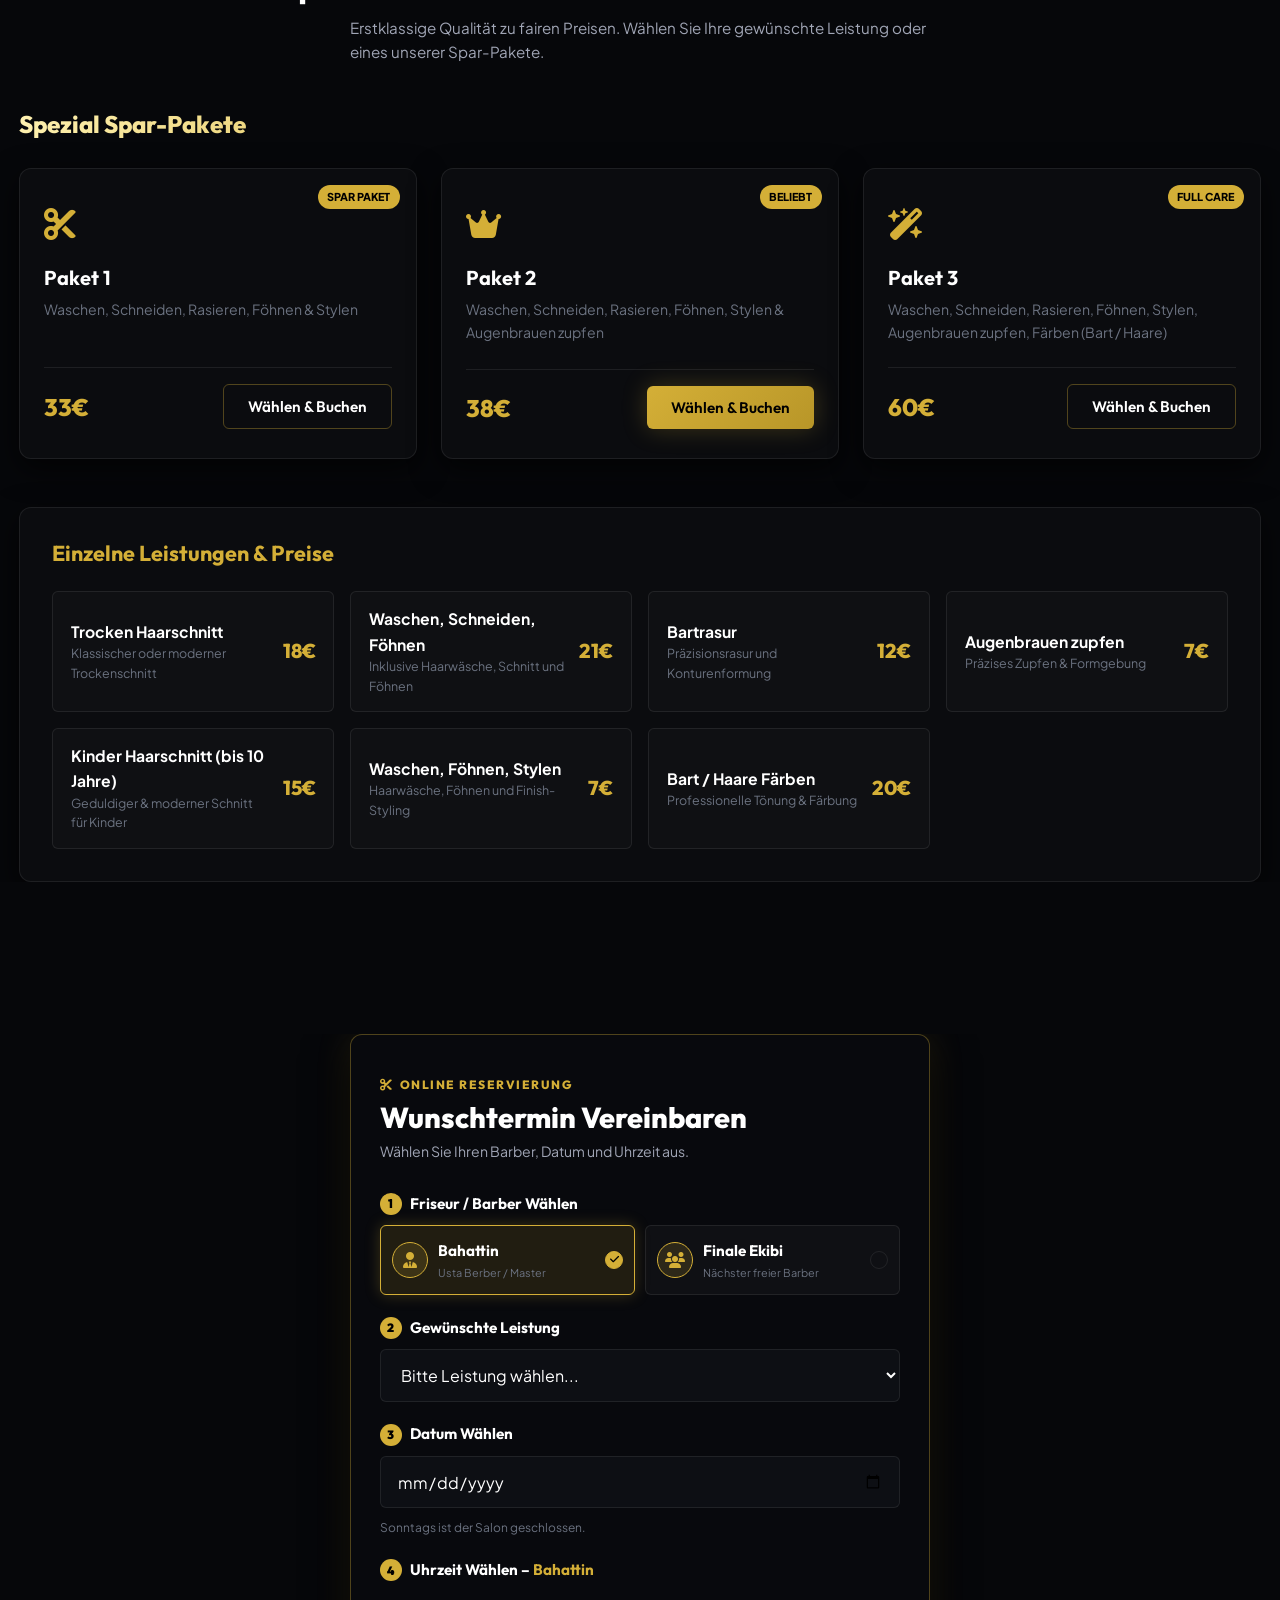
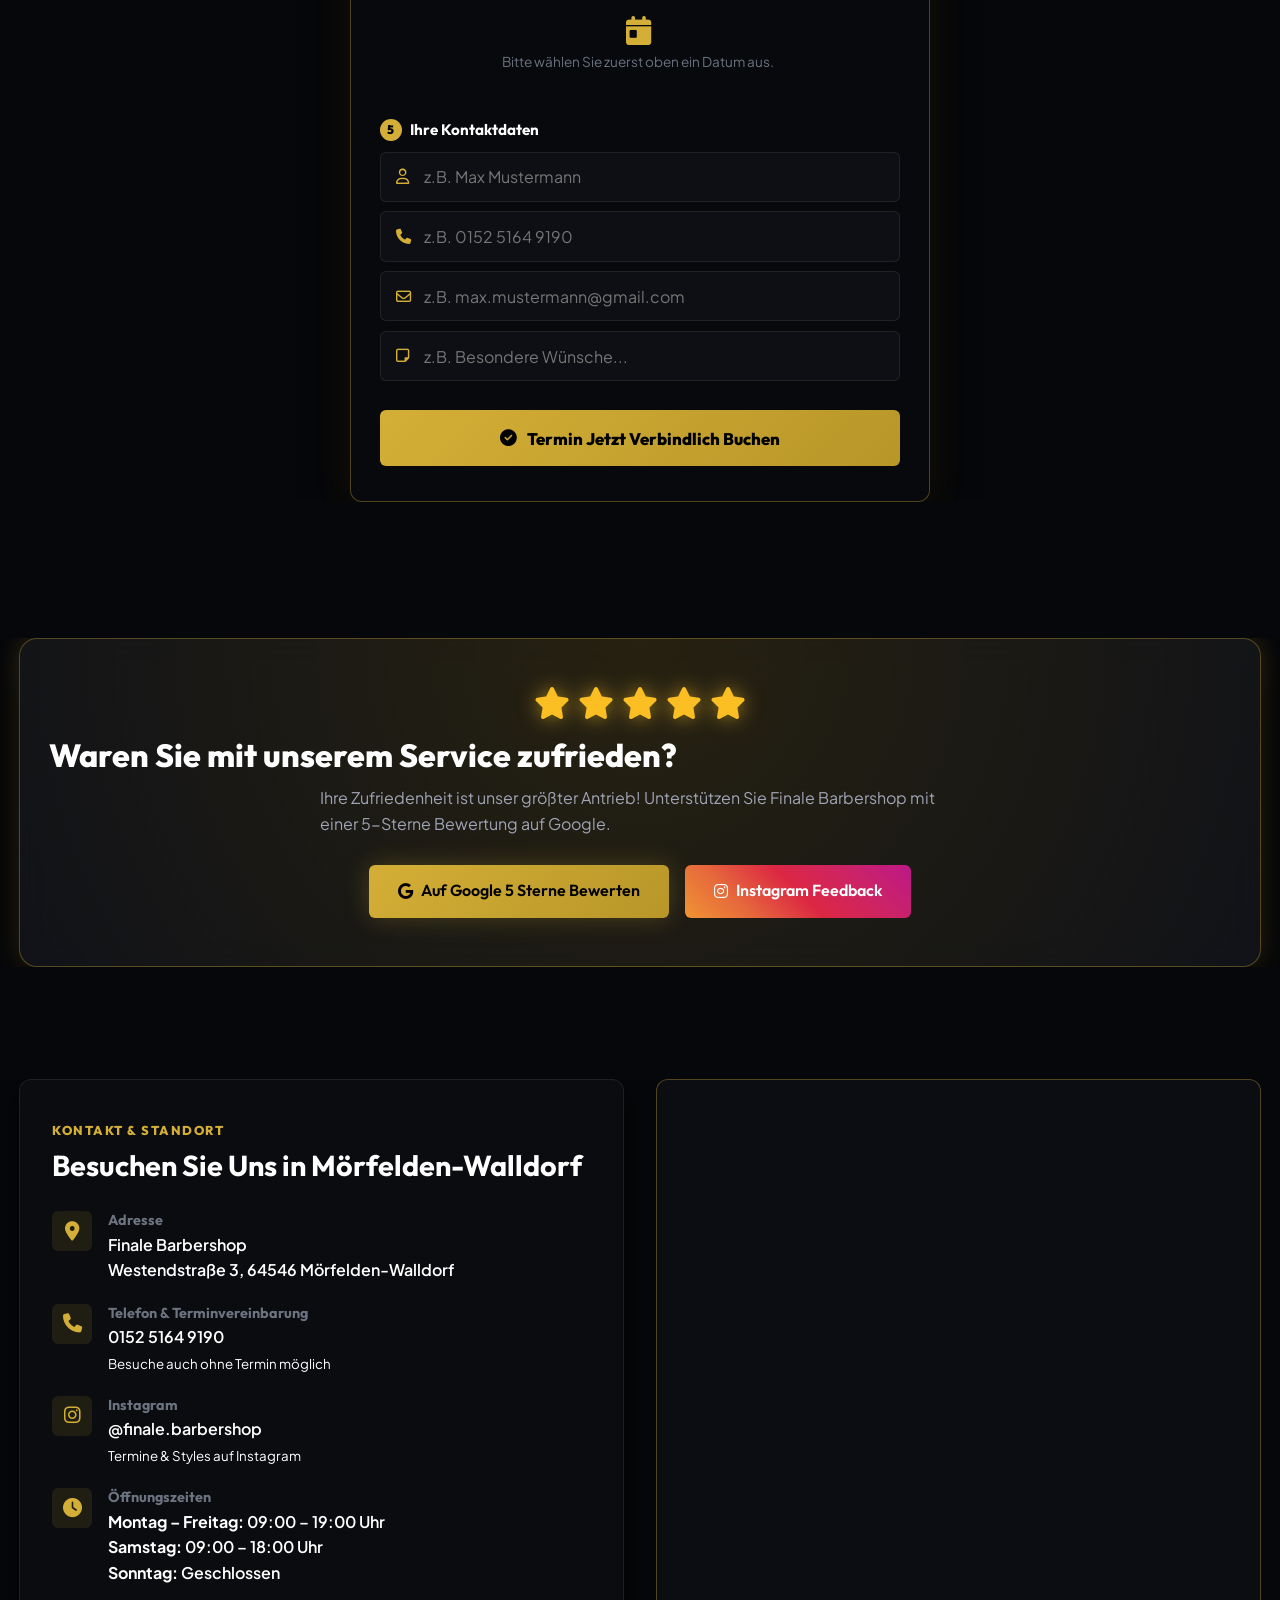
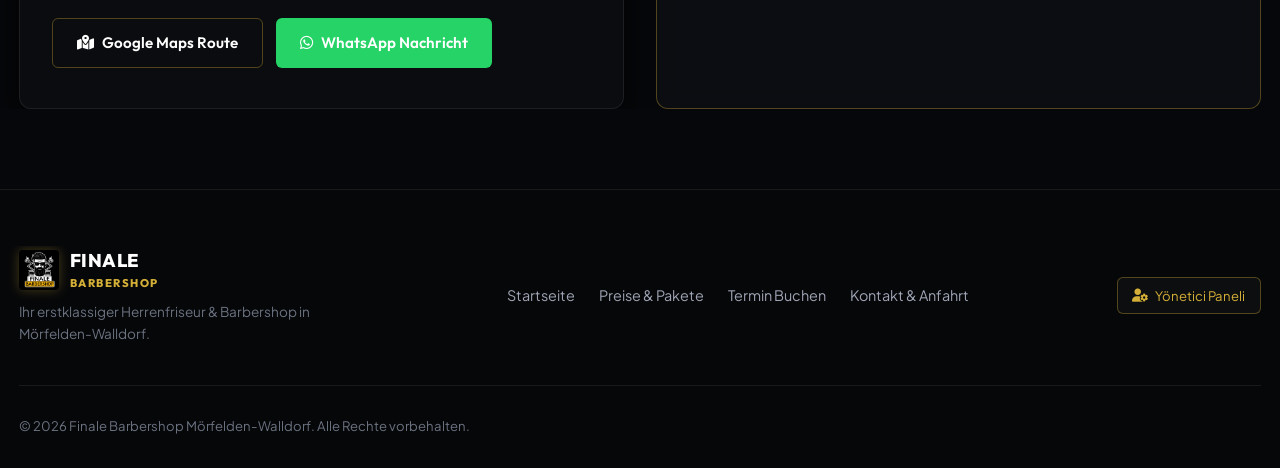
==== commit ab85a37c: "Add files via upload" ====
--- a/index.html
+++ b/index.html
@@ -19,7 +19,7 @@
     <link rel="stylesheet" href="https://cdnjs.cloudflare.com/ajax/libs/font-awesome/6.4.0/css/all.min.css">
     
     <!-- Stylesheet with Cache Buster -->
-    <link rel="stylesheet" href="style.css?v=5.0">
+    <link rel="stylesheet" href="style.css?v=6.0">
 </head>
 <body>
 
@@ -310,121 +310,136 @@
             </div>
         </section>
 
-        <!-- BOOKING SECTION (MOBILE-FIRST CLEAN FLAT ARCHITECTURE) -->
-        <section id="booking" class="booking-section">
+        <!-- BRAND NEW MOBILE-PERFECT BOOKING SECTION (V6) -->
+        <section id="booking" class="v6-booking-section">
             <div class="container">
-                <div class="m-booking-box">
-                    <div class="m-booking-header">
-                        <span class="m-booking-tag" data-i18n="bookingTag">ONLINE RESERVIERUNG</span>
-                        <h2 class="m-booking-title" data-i18n="bookingTitle">Wunschtermin Vereinbaren</h2>
-                        <p class="m-booking-sub" data-i18n="bookingSub">W&auml;hlen Sie Ihren Barber, Datum und Uhrzeit aus.</p>
-                    </div>
-
-                    <!-- Salon Closed Banner -->
-                    <div id="salonClosedNotice" class="m-closed-alert" style="display:none;">
-                        <i class="fa-solid fa-circle-exclamation"></i>
+                <div class="v6-card">
+                    <!-- Card Top Header -->
+                    <div class="v6-card-header text-center">
+                        <div class="v6-tag"><i class="fa-solid fa-scissors"></i> <span data-i18n="bookingTag">ONLINE RESERVIERUNG</span></div>
+                        <h2 class="v6-title" data-i18n="bookingTitle">Wunschtermin Vereinbaren</h2>
+                        <p class="v6-subtitle" data-i18n="bookingSub">W&auml;hlen Sie Ihren Barber, Datum und Uhrzeit aus.</p>
+                    </div>
+
+                    <!-- Closed Alert -->
+                    <div id="salonClosedNotice" class="v6-closed-alert" style="display:none;">
+                        <i class="fa-solid fa-store-slash"></i>
                         <div>
                             <strong data-i18n="salonClosedTitle">Salon ist derzeit geschlossen</strong>
                             <p data-i18n="salonClosedDesc">Derzeit k&ouml;nnen online keine Termine vereinbart werden.</p>
                         </div>
                     </div>
 
-                    <form id="booking-form" class="m-booking-form">
+                    <form id="booking-form" class="v6-form">
                         
-                        <!-- 1. BERBER SECIMI (AYRI TAKVIM) -->
-                        <div class="m-step">
-                            <div class="m-step-title">
-                                <span class="m-step-badge">1</span>
+                        <!-- 1. BARBER SELECTION (SEGMENTED TABS) -->
+                        <div class="v6-section-block">
+                            <label class="v6-label">
+                                <span class="v6-badge">1</span>
                                 <span data-i18n="lblBarber">Friseur / Barber W&auml;hlen</span>
-                            </div>
-                            <div class="m-barbers-list">
-                                <div class="m-barber-item selected" id="barberBahattin" onclick="selectBarber('Bahattin')">
-                                    <div class="m-barber-icon"><i class="fa-solid fa-scissors"></i></div>
-                                    <div class="m-barber-info">
-                                        <div class="m-barber-name">Bahattin</div>
-                                        <div class="m-barber-desc" data-i18n="barber1Role">Usta Berber / Master Stylist</div>
+                            </label>
+                            <div class="v6-barber-grid">
+                                <div class="v6-barber-tab active" id="barberBahattin" onclick="selectBarber('Bahattin')">
+                                    <div class="v6-b-icon"><i class="fa-solid fa-user-tie"></i></div>
+                                    <div class="v6-b-meta">
+                                        <span class="v6-b-name">Bahattin</span>
+                                        <span class="v6-b-role" data-i18n="barber1Role">Usta Berber / Master</span>
                                     </div>
-                                    <div class="m-barber-radio"><i class="fa-solid fa-check"></i></div>
-                                </div>
-
-                                <div class="m-barber-item" id="barberTeam" onclick="selectBarber('Finale Barber Team')">
-                                    <div class="m-barber-icon"><i class="fa-solid fa-users"></i></div>
-                                    <div class="m-barber-info">
-                                        <div class="m-barber-name">Finale Ekibi</div>
-                                        <div class="m-barber-desc" data-i18n="barber2Role">N&auml;chster freier Barber</div>
+                                    <div class="v6-b-check"><i class="fa-solid fa-check"></i></div>
+                                </div>
+
+                                <div class="v6-barber-tab" id="barberTeam" onclick="selectBarber('Finale Barber Team')">
+                                    <div class="v6-b-icon"><i class="fa-solid fa-users"></i></div>
+                                    <div class="v6-b-meta">
+                                        <span class="v6-b-name">Finale Ekibi</span>
+                                        <span class="v6-b-role" data-i18n="barber2Role">N&auml;chster freier Barber</span>
                                     </div>
-                                    <div class="m-barber-radio"><i class="fa-solid fa-check"></i></div>
+                                    <div class="v6-b-check"><i class="fa-solid fa-check"></i></div>
                                 </div>
                             </div>
                             <input type="hidden" id="selectedBarber" value="Bahattin" required>
                         </div>
 
-                        <!-- 2. HIZMET SECIMI -->
-                        <div class="m-step">
-                            <div class="m-step-title">
-                                <span class="m-step-badge">2</span>
+                        <!-- 2. SERVICE SELECTION -->
+                        <div class="v6-section-block">
+                            <label class="v6-label" for="serviceSelect">
+                                <span class="v6-badge">2</span>
                                 <span data-i18n="lblService">Gew&uuml;nschte Leistung</span>
-                            </div>
-                            <select id="serviceSelect" class="m-input" required>
-                                <option value="" disabled selected data-i18n="phSelectService">Bitte Leistung w&auml;hlen...</option>
-                                <optgroup label="Spezial-Pakete">
-                                    <option value="Paket 1: Waschen, Schneiden, Rasieren, F&ouml;hnen &amp; Stylen (33&euro;)">Paket 1 - Waschen, Schneiden, Rasieren, F&ouml;hnen &amp; Stylen (33&euro;)</option>
-                                    <option value="Paket 2: Waschen, Schneiden, Rasieren, F&ouml;hnen, Stylen &amp; Augenbrauen (38&euro;)">Paket 2 - Waschen, Schneiden, Rasieren, F&ouml;hnen, Stylen &amp; Augenbrauen (38&euro;)</option>
-                                    <option value="Paket 3: Waschen, Schneiden, Rasieren, F&ouml;hnen, Stylen, Augenbrauen, F&auml;rben (60&euro;)">Paket 3 - Komplett + F&auml;rben (Bart/Haare) (60&euro;)</option>
-                                </optgroup>
-                                <optgroup label="Einzelne Leistungen">
-                                    <option value="Trocken Haarschnitt (18&euro;)">Trocken Haarschnitt (18&euro;)</option>
-                                    <option value="Waschen, Schneiden, F&ouml;hnen (21&euro;)">Waschen, Schneiden, F&ouml;hnen (21&euro;)</option>
-                                    <option value="Bartrasur (12&euro;)">Bartrasur (12&euro;)</option>
-                                    <option value="Augenbrauen zupfen (7&euro;)">Augenbrauen zupfen (7&euro;)</option>
-                                    <option value="Kinder Haarschnitt bis 10 Jahre (15&euro;)">Kinder Haarschnitt bis 10 Jahre (15&euro;)</option>
-                                    <option value="Waschen, F&ouml;hnen, Stylen (7&euro;)">Waschen, F&ouml;hnen, Stylen (7&euro;)</option>
-                                    <option value="Bart / Haare F&auml;rben (20&euro;)">Bart / Haare F&auml;rben (20&euro;)</option>
-                                </optgroup>
-                            </select>
-                        </div>
-
-                        <!-- 3. TARIH SECIMI -->
-                        <div class="m-step">
-                            <div class="m-step-title">
-                                <span class="m-step-badge">3</span>
+                            </label>
+                            <div class="v6-select-wrap">
+                                <select id="serviceSelect" class="v6-input" required>
+                                    <option value="" disabled selected data-i18n="phSelectService">Bitte Leistung w&auml;hlen...</option>
+                                    <optgroup label="Spezial-Pakete">
+                                        <option value="Paket 1: Waschen, Schneiden, Rasieren, F&ouml;hnen &amp; Stylen (33&euro;)">Paket 1 - Waschen, Schneiden, Rasieren, F&ouml;hnen &amp; Stylen (33&euro;)</option>
+                                        <option value="Paket 2: Waschen, Schneiden, Rasieren, F&ouml;hnen, Stylen &amp; Augenbrauen (38&euro;)">Paket 2 - Waschen, Schneiden, Rasieren, F&ouml;hnen, Stylen &amp; Augenbrauen (38&euro;)</option>
+                                        <option value="Paket 3: Waschen, Schneiden, Rasieren, F&ouml;hnen, Stylen, Augenbrauen, F&auml;rben (60&euro;)">Paket 3 - Komplett + F&auml;rben (Bart/Haare) (60&euro;)</option>
+                                    </optgroup>
+                                    <optgroup label="Einzelne Leistungen">
+                                        <option value="Trocken Haarschnitt (18&euro;)">Trocken Haarschnitt (18&euro;)</option>
+                                        <option value="Waschen, Schneiden, F&ouml;hnen (21&euro;)">Waschen, Schneiden, F&ouml;hnen (21&euro;)</option>
+                                        <option value="Bartrasur (12&euro;)">Bartrasur (12&euro;)</option>
+                                        <option value="Augenbrauen zupfen (7&euro;)">Augenbrauen zupfen (7&euro;)</option>
+                                        <option value="Kinder Haarschnitt bis 10 Jahre (15&euro;)">Kinder Haarschnitt bis 10 Jahre (15&euro;)</option>
+                                        <option value="Waschen, F&ouml;hnen, Stylen (7&euro;)">Waschen, F&ouml;hnen, Stylen (7&euro;)</option>
+                                        <option value="Bart / Haare F&auml;rben (20&euro;)">Bart / Haare F&auml;rben (20&euro;)</option>
+                                    </optgroup>
+                                </select>
+                            </div>
+                        </div>
+
+                        <!-- 3. DATE SELECTION -->
+                        <div class="v6-section-block">
+                            <label class="v6-label" for="bookingDate">
+                                <span class="v6-badge">3</span>
                                 <span data-i18n="lblDate">Datum W&auml;hlen</span>
-                            </div>
-                            <input type="date" id="bookingDate" class="m-input" required>
-                            <small class="m-help" data-i18n="dateHelp">Sonntags ist der Salon geschlossen.</small>
-                        </div>
-
-                        <!-- 4. SAAT SECIMI (SECILEN BERBERIN TAKVIMI) -->
-                        <div class="m-step">
-                            <div class="m-step-title">
-                                <span class="m-step-badge">4</span>
-                                <span><span data-i18n="lblTime">Uhrzeit W&auml;hlen</span> (<span id="activeBarberBadge" style="color:var(--primary-gold)">Bahattin</span>)</span>
-                            </div>
-                            <div id="timeSlotsContainer" class="m-slots-grid">
-                                <div class="m-slots-empty">
+                            </label>
+                            <input type="date" id="bookingDate" class="v6-input" required>
+                            <span class="v6-hint" data-i18n="dateHelp">Sonntags ist der Salon geschlossen.</span>
+                        </div>
+
+                        <!-- 4. TIME SELECTION (PER BARBER) -->
+                        <div class="v6-section-block">
+                            <label class="v6-label">
+                                <span class="v6-badge">4</span>
+                                <span><span data-i18n="lblTime">Uhrzeit W&auml;hlen</span> &ndash; <strong id="v6BarberNameBadge" class="gold-text">Bahattin</strong></span>
+                            </label>
+                            <div id="timeSlotsContainer" class="v6-slots-grid">
+                                <div class="v6-slots-placeholder">
                                     <i class="fa-solid fa-calendar-day"></i>
-                                    <p data-i18n="timeSlotPlaceholder">Bitte w&auml;hlen Sie zuerst oben ein Datum aus.</p>
+                                    <span data-i18n="timeSlotPlaceholder">Bitte w&auml;hlen Sie zuerst oben ein Datum aus.</span>
                                 </div>
                             </div>
                             <input type="hidden" id="selectedTimeSlot" required>
                         </div>
 
-                        <!-- 5. ILETISIM BILGILERI -->
-                        <div class="m-step">
-                            <div class="m-step-title">
-                                <span class="m-step-badge">5</span>
+                        <!-- 5. CONTACT DETAILS -->
+                        <div class="v6-section-block">
+                            <label class="v6-label">
+                                <span class="v6-badge">5</span>
                                 <span>Ihre Kontaktdaten</span>
-                            </div>
-                            <div class="m-inputs-list">
-                                <input type="text" id="customerName" class="m-input" placeholder="Ihr Vor- &amp; Nachname" data-ph-i18n="phName" required>
-                                <input type="tel" id="customerPhone" class="m-input" placeholder="Telefonnummer" data-ph-i18n="phPhone" required>
-                                <input type="email" id="customerEmail" class="m-input" placeholder="E-Mail (F&uuml;r Best&auml;tigungscode)" data-ph-i18n="phEmail" required>
-                                <input type="text" id="customerNotes" class="m-input" placeholder="Anmerkungen (Optional)" data-ph-i18n="phNotes">
-                            </div>
-                        </div>
-
-                        <!-- 6. SUBMIT BUTTON -->
-                        <button type="submit" class="m-submit-btn pulse-glow" id="submitBookingBtn">
+                            </label>
+                            <div class="v6-inputs-stack">
+                                <div class="v6-input-field">
+                                    <i class="fa-regular fa-user"></i>
+                                    <input type="text" id="customerName" placeholder="Vor- &amp; Nachname" data-ph-i18n="phName" required>
+                                </div>
+                                <div class="v6-input-field">
+                                    <i class="fa-solid fa-phone"></i>
+                                    <input type="tel" id="customerPhone" placeholder="Telefonnummer" data-ph-i18n="phPhone" required>
+                                </div>
+                                <div class="v6-input-field">
+                                    <i class="fa-regular fa-envelope"></i>
+                                    <input type="email" id="customerEmail" placeholder="E-Mail Adresse" data-ph-i18n="phEmail" required>
+                                </div>
+                                <div class="v6-input-field">
+                                    <i class="fa-regular fa-note-sticky"></i>
+                                    <input type="text" id="customerNotes" placeholder="Anmerkungen (Optional)" data-ph-i18n="phNotes">
+                                </div>
+                            </div>
+                        </div>
+
+                        <!-- SUBMIT BUTTON -->
+                        <button type="submit" class="v6-submit-btn pulse-glow" id="submitBookingBtn">
                             <i class="fa-solid fa-check-circle"></i> <span data-i18n="btnConfirmBooking">Termin Jetzt Verbindlich Buchen</span>
                         </button>
                     </form>
@@ -584,6 +599,6 @@
     </div>
 
     <!-- JavaScript File with Cache Buster -->
-    <script src="script.js?v=5.0"></script>
+    <script src="script.js?v=6.0"></script>
 </body>
 </html>
--- a/style.css
+++ b/style.css
@@ -1,10 +1,10 @@
 ﻿/* ==========================================================================
-   DER FINALE BARBERSHOP - LUXURY MODERN STYLESHEET (MOBILE FIRST CLEAN)
+   DER FINALE BARBERSHOP - LUXURY MODERN STYLESHEET (V6 NEW DESIGN)
    ========================================================================== */
 
 :root {
     --bg-dark: #06070a;
-    --bg-card: rgba(12, 13, 16, 0.92);
+    --bg-card: rgba(12, 13, 16, 0.94);
     --bg-card-hover: rgba(18, 20, 26, 0.98);
     --primary-gold: #d4af37;
     --primary-gold-hover: #b89628;
@@ -19,15 +19,15 @@
     --font-heading: 'Outfit', sans-serif;
     --font-body: 'Plus Jakarta Sans', sans-serif;
     --radius-sm: 6px;
-    --radius-md: 10px;
-    --radius-lg: 16px;
+    --radius-md: 12px;
+    --radius-lg: 18px;
     --radius-full: 9999px;
     --transition: all 0.25s cubic-bezier(0.4, 0, 0.2, 1);
     --shadow-card: 0 10px 30px rgba(0, 0, 0, 0.7);
     --shadow-gold: 0 0 25px rgba(212, 175, 55, 0.25);
 }
 
-/* Global Reset & Strict Zero-Overflow */
+/* Reset & Strict Zero-Overflow */
 *, *::before, *::after {
     margin: 0;
     padding: 0;
@@ -86,7 +86,7 @@
     padding: 0 1.2rem;
 }
 
-/* Glassmorphism */
+/* Glassmorphism Classes */
 .glass-panel {
     background: var(--bg-card);
     backdrop-filter: blur(16px);
@@ -108,6 +108,10 @@
     background: linear-gradient(135deg, #fff2b2 0%, #d4af37 50%, #aa8010 100%);
     -webkit-background-clip: text;
     -webkit-text-fill-color: transparent;
+}
+
+.gold-text {
+    color: var(--primary-gold);
 }
 
 /* Badges */
@@ -200,17 +204,6 @@
     font-size: 1rem;
 }
 
-.btn-xl {
-    padding: 0.95rem 1.8rem;
-    font-size: 1.05rem;
-    font-weight: 700;
-}
-
-.btn-sm {
-    padding: 0.4rem 0.9rem;
-    font-size: 0.82rem;
-}
-
 .pulse-glow {
     animation: pulseGlow 2.5s infinite;
 }
@@ -785,175 +778,183 @@
 }
 
 /* ==========================================================================
-   MOBILE-FIRST CLEAN BOOKING BOX (ZERO CRAMP - 100% FIT)
+   V6 BRAND NEW LUXURY BOOKING DESIGN (ZERO OVERFLOW - 100% RESPONSIVE)
    ========================================================================== */
-.booking-section {
-    padding: 4rem 0;
-    width: 100%;
-}
-
-.m-booking-box {
-    background: #090a0e;
+.v6-booking-section {
+    padding: 4.5rem 0;
+    width: 100%;
+}
+
+.v6-card {
+    background: #08090d;
     border: 1px solid var(--border-gold);
     border-radius: var(--radius-md);
     padding: 2.2rem 1.8rem;
-    max-width: 620px;
+    width: 100%;
+    max-width: 580px;
     margin: 0 auto;
-    box-shadow: 0 15px 40px rgba(0,0,0,0.8), 0 0 30px rgba(212, 175, 55, 0.12);
-    width: 100%;
-}
-
-.m-booking-header {
-    text-align: center;
+    box-shadow: 0 15px 45px rgba(0, 0, 0, 0.8), 0 0 35px rgba(212, 175, 55, 0.15);
+}
+
+.v6-card-header {
     margin-bottom: 1.8rem;
 }
 
-.m-booking-tag {
+.v6-tag {
     font-family: var(--font-heading);
     font-size: 0.75rem;
     font-weight: 800;
-    color: var(--primary-gold);
     letter-spacing: 1.5px;
-    display: block;
+    color: var(--primary-gold);
     margin-bottom: 0.3rem;
-}
-
-.m-booking-title {
+    display: inline-flex;
+    align-items: center;
+    gap: 0.4rem;
+}
+
+.v6-title {
     font-size: 1.8rem;
     font-weight: 800;
     color: #fff;
-    margin-bottom: 0.4rem;
-}
-
-.m-booking-sub {
+    margin-bottom: 0.3rem;
+}
+
+.v6-subtitle {
     font-size: 0.88rem;
     color: var(--text-secondary);
 }
 
-.m-booking-form {
+.v6-form {
     display: flex;
     flex-direction: column;
-    gap: 1.4rem;
-    width: 100%;
-}
-
-.m-step {
+    gap: 1.3rem;
+    width: 100%;
+}
+
+.v6-section-block {
     display: flex;
     flex-direction: column;
     gap: 0.6rem;
     width: 100%;
 }
 
-.m-step-title {
-    display: flex;
-    align-items: center;
-    gap: 0.6rem;
+.v6-label {
+    display: flex;
+    align-items: center;
+    gap: 0.5rem;
     font-family: var(--font-heading);
     font-size: 0.95rem;
     font-weight: 700;
     color: #fff;
 }
 
-.m-step-badge {
+.v6-badge {
+    width: 22px;
+    height: 22px;
     background: var(--primary-gold);
     color: #000;
-    font-size: 0.8rem;
+    border-radius: 50%;
+    display: inline-flex;
+    align-items: center;
+    justify-content: center;
+    font-size: 0.75rem;
     font-weight: 900;
-    width: 22px;
-    height: 22px;
-    border-radius: 50%;
-    display: flex;
-    align-items: center;
-    justify-content: center;
     flex-shrink: 0;
 }
 
-/* Barber List */
-.m-barbers-list {
-    display: flex;
-    flex-direction: column;
+/* Barber Segmented Tabs */
+.v6-barber-grid {
+    display: grid;
+    grid-template-columns: 1fr 1fr;
     gap: 0.6rem;
     width: 100%;
 }
 
-.m-barber-item {
+.v6-barber-tab {
     background: rgba(255, 255, 255, 0.03);
     border: 1px solid var(--border-light);
     border-radius: var(--radius-sm);
-    padding: 0.85rem 1rem;
-    display: flex;
-    align-items: center;
-    gap: 0.9rem;
+    padding: 0.8rem 0.7rem;
+    display: flex;
+    align-items: center;
+    gap: 0.6rem;
     cursor: pointer;
     transition: var(--transition);
     user-select: none;
-    width: 100%;
-}
-
-.m-barber-item:hover {
-    background: rgba(212, 175, 55, 0.06);
+    position: relative;
+    width: 100%;
+}
+
+.v6-barber-tab:hover {
     border-color: var(--primary-gold);
-}
-
-.m-barber-item.selected {
+    background: rgba(212, 175, 55, 0.05);
+}
+
+.v6-barber-tab.active {
     background: rgba(212, 175, 55, 0.12);
     border: 1.5px solid var(--primary-gold);
-    box-shadow: 0 0 15px rgba(212, 175, 55, 0.2);
-}
-
-.m-barber-icon {
-    width: 40px;
-    height: 40px;
+    box-shadow: 0 0 15px rgba(212, 175, 55, 0.25);
+}
+
+.v6-b-icon {
+    width: 36px;
+    height: 36px;
     border-radius: 50%;
     background: rgba(212, 175, 55, 0.15);
     border: 1px solid var(--primary-gold);
+    color: var(--primary-gold);
     display: flex;
     align-items: center;
     justify-content: center;
-    font-size: 1.1rem;
-    color: var(--primary-gold);
+    font-size: 1rem;
     flex-shrink: 0;
 }
 
-.m-barber-info {
-    flex-grow: 1;
+.v6-b-meta {
     min-width: 0;
-}
-
-.m-barber-name {
+    flex: 1;
+}
+
+.v6-b-name {
     font-family: var(--font-heading);
-    font-size: 1.05rem;
+    font-size: 0.95rem;
     font-weight: 700;
     color: #fff;
-}
-
-.m-barber-desc {
-    font-size: 0.75rem;
+    display: block;
+}
+
+.v6-b-role {
+    font-size: 0.68rem;
     color: var(--text-muted);
-}
-
-.m-barber-radio {
-    width: 22px;
-    height: 22px;
+    display: block;
+    white-space: nowrap;
+    overflow: hidden;
+    text-overflow: ellipsis;
+}
+
+.v6-b-check {
+    width: 18px;
+    height: 18px;
     border-radius: 50%;
-    border: 1.5px solid var(--border-light);
+    background: transparent;
+    border: 1px solid var(--border-light);
+    color: transparent;
     display: flex;
     align-items: center;
     justify-content: center;
-    font-size: 0.75rem;
-    color: transparent;
+    font-size: 0.65rem;
     transition: var(--transition);
     flex-shrink: 0;
 }
 
-.m-barber-item.selected .m-barber-radio {
+.v6-barber-tab.active .v6-b-check {
     background: var(--primary-gold);
     border-color: var(--primary-gold);
     color: #000;
 }
 
 /* Inputs */
-.m-input {
+.v6-input {
     width: 100% !important;
     background: rgba(14, 16, 22, 0.95);
     border: 1px solid var(--border-light);
@@ -965,33 +966,33 @@
     transition: var(--transition);
 }
 
-.m-input:focus {
+.v6-input:focus {
     border-color: var(--primary-gold);
     box-shadow: 0 0 15px rgba(212, 175, 55, 0.2);
 }
 
-.m-input option {
+.v6-input option {
     background: #12141c;
     color: #fff;
 }
 
-.m-help {
+.v6-hint {
     font-size: 0.75rem;
     color: var(--text-muted);
 }
 
 /* Time Slots Grid */
-.m-slots-grid {
+.v6-slots-grid {
     display: grid;
     grid-template-columns: repeat(4, 1fr);
     gap: 0.45rem;
-    max-height: 180px;
+    max-height: 190px;
     overflow-y: auto;
     padding-right: 0.2rem;
     width: 100%;
 }
 
-.m-slot-btn {
+.v6-slot-btn {
     background: rgba(255, 255, 255, 0.03);
     border: 1px solid var(--border-light);
     border-radius: var(--radius-sm);
@@ -1005,46 +1006,46 @@
     touch-action: manipulation;
 }
 
-.m-slot-btn span {
+.v6-slot-btn span {
     font-family: var(--font-heading);
     font-size: 0.88rem;
     font-weight: 700;
 }
 
-.m-slot-btn small {
+.v6-slot-btn small {
     font-size: 0.62rem;
     color: var(--status-open);
 }
 
-.m-slot-btn:hover:not(:disabled) {
+.v6-slot-btn:hover:not(:disabled) {
     border-color: var(--primary-gold);
     background: rgba(212, 175, 55, 0.12);
 }
 
-.m-slot-btn.selected {
+.v6-slot-btn.selected {
     background: var(--primary-gold) !important;
     color: #000 !important;
     border-color: var(--primary-gold) !important;
-    box-shadow: 0 0 12px rgba(212, 175, 55, 0.5);
-}
-
-.m-slot-btn.selected small {
+    box-shadow: 0 0 15px rgba(212, 175, 55, 0.5);
+}
+
+.v6-slot-btn.selected small {
     color: #000 !important;
     font-weight: 700;
 }
 
-.m-slot-btn:disabled, .m-slot-btn.booked, .m-slot-btn.past {
+.v6-slot-btn:disabled, .v6-slot-btn.booked, .v6-slot-btn.past {
     opacity: 0.3;
     cursor: not-allowed;
     border-color: transparent;
     background: rgba(255, 255, 255, 0.02);
 }
 
-.m-slot-btn.booked small, .m-slot-btn.past small {
+.v6-slot-btn.booked small, .v6-slot-btn.past small {
     color: var(--status-closed);
 }
 
-.m-slots-empty {
+.v6-slots-placeholder {
     grid-column: 1 / -1;
     text-align: center;
     padding: 1.5rem 1rem;
@@ -1052,30 +1053,65 @@
     font-size: 0.85rem;
 }
 
-.m-slots-empty i {
+.v6-slots-placeholder i {
     font-size: 1.8rem;
     color: var(--primary-gold);
     margin-bottom: 0.4rem;
     display: block;
 }
 
-/* Contact Inputs List */
-.m-inputs-list {
+/* Contact Inputs Stack */
+.v6-inputs-stack {
     display: flex;
     flex-direction: column;
     gap: 0.6rem;
     width: 100%;
 }
 
+.v6-input-field {
+    position: relative;
+    display: flex;
+    align-items: center;
+    width: 100%;
+}
+
+.v6-input-field i {
+    position: absolute;
+    left: 1rem;
+    color: var(--primary-gold);
+    font-size: 0.95rem;
+    pointer-events: none;
+}
+
+.v6-input-field input {
+    width: 100% !important;
+    padding-left: 2.7rem !important;
+    background: rgba(14, 16, 22, 0.95);
+    border: 1px solid var(--border-light);
+    border-radius: var(--radius-sm);
+    padding-top: 0.85rem;
+    padding-bottom: 0.85rem;
+    padding-right: 1rem;
+    color: #fff;
+    font-size: 16px;
+    outline: none;
+    transition: var(--transition);
+}
+
+.v6-input-field input:focus {
+    border-color: var(--primary-gold);
+    box-shadow: 0 0 15px rgba(212, 175, 55, 0.2);
+}
+
 /* Submit Button */
-.m-submit-btn {
+.v6-submit-btn {
     width: 100%;
     background: linear-gradient(135deg, #d4af37 0%, #b89628 100%);
     color: #000;
     font-family: var(--font-heading);
     font-weight: 800;
     font-size: 1.05rem;
-    padding: 1rem 1.5rem;
+    padding: 1.1rem 1.5rem;
     border: none;
     border-radius: var(--radius-sm);
     cursor: pointer;
@@ -1087,13 +1123,13 @@
     transition: var(--transition);
 }
 
-.m-submit-btn:hover {
+.v6-submit-btn:hover {
     background: linear-gradient(135deg, #e5c14e 0%, #c9a334 100%);
     transform: translateY(-2px);
     box-shadow: 0 0 25px rgba(212, 175, 55, 0.5);
 }
 
-.m-closed-alert {
+.v6-closed-alert {
     background: rgba(239, 68, 68, 0.15);
     border: 1px solid rgba(239, 68, 68, 0.4);
     color: #fca5a5;
@@ -1105,18 +1141,18 @@
     margin-bottom: 1.2rem;
 }
 
-.m-closed-alert i {
+.v6-closed-alert i {
     font-size: 1.5rem;
     color: #ef4444;
 }
 
-.m-closed-alert strong {
+.v6-closed-alert strong {
     font-size: 0.95rem;
     color: #fff;
     display: block;
 }
 
-.m-closed-alert p {
+.v6-closed-alert p {
     font-size: 0.8rem;
     margin: 0;
 }
@@ -1390,7 +1426,7 @@
 }
 
 /* ==========================================================================
-   RESPONSIVE MEDIA QUERIES (MOBILE PHONE OPTIMIZATIONS)
+   RESPONSIVE RULES (MOBILE OPTIMIZATIONS)
    ========================================================================== */
 @media (max-width: 992px) {
     .nav-menu {
@@ -1436,7 +1472,7 @@
 /* MOBILE PHONES <= 768px */
 @media (max-width: 768px) {
     .container {
-        padding: 0 0.75rem !important;
+        padding: 0 0.8rem !important;
         width: 100% !important;
     }
 
@@ -1481,34 +1517,45 @@
         font-size: 1.75rem;
     }
 
-    /* MOBILE BOOKING BOX */
-    .booking-section {
-        padding: 2rem 0 !important;
-    }
-
-    .m-booking-box {
-        padding: 1.2rem 0.9rem !important;
+    /* V6 CARD MOBILE FIT */
+    .v6-booking-section {
+        padding: 2.2rem 0 !important;
+    }
+
+    .v6-card {
+        padding: 1.3rem 0.9rem !important;
         border-radius: var(--radius-sm) !important;
     }
 
-    .m-booking-title {
-        font-size: 1.5rem;
-    }
-
-    .m-slots-grid {
+    .v6-title {
+        font-size: 1.55rem;
+    }
+
+    /* Berber Tabs on Mobile: Dikey Alt Alta */
+    .v6-barber-grid {
+        grid-template-columns: 1fr !important;
+        gap: 0.55rem !important;
+    }
+
+    .v6-barber-tab {
+        padding: 0.75rem 0.8rem !important;
+    }
+
+    /* Saat Grid: 4 EÅŸit SÃ¼tun */
+    .v6-slots-grid {
         grid-template-columns: repeat(4, 1fr) !important;
         gap: 0.35rem !important;
     }
 
-    .m-slot-btn {
+    .v6-slot-btn {
         padding: 0.45rem 0.1rem !important;
     }
 
-    .m-slot-btn span {
+    .v6-slot-btn span {
         font-size: 0.82rem !important;
     }
 
-    .m-slot-btn small {
+    .v6-slot-btn small {
         font-size: 0.58rem !important;
     }
 
@@ -1524,7 +1571,7 @@
 
 /* SMALL PHONES <= 380px */
 @media (max-width: 380px) {
-    .m-slots-grid {
+    .v6-slots-grid {
         grid-template-columns: repeat(3, 1fr) !important;
     }
 }
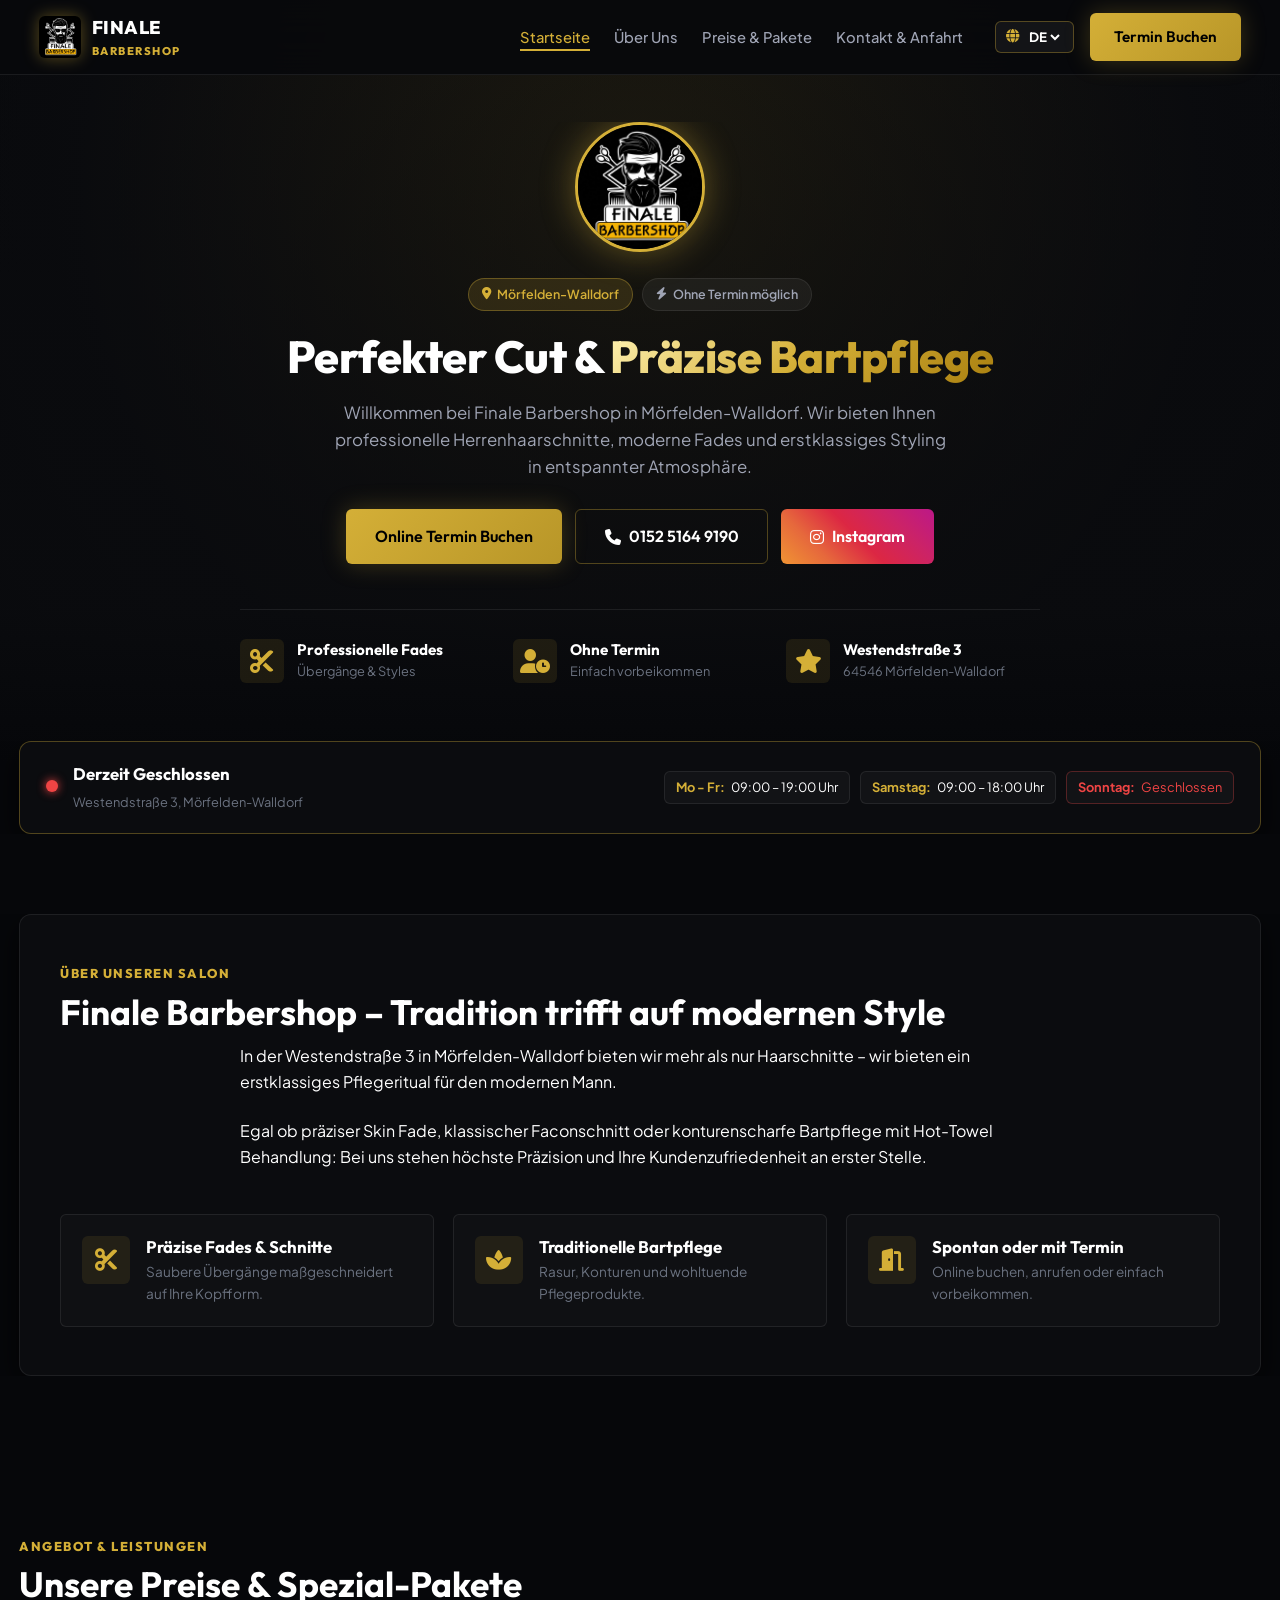
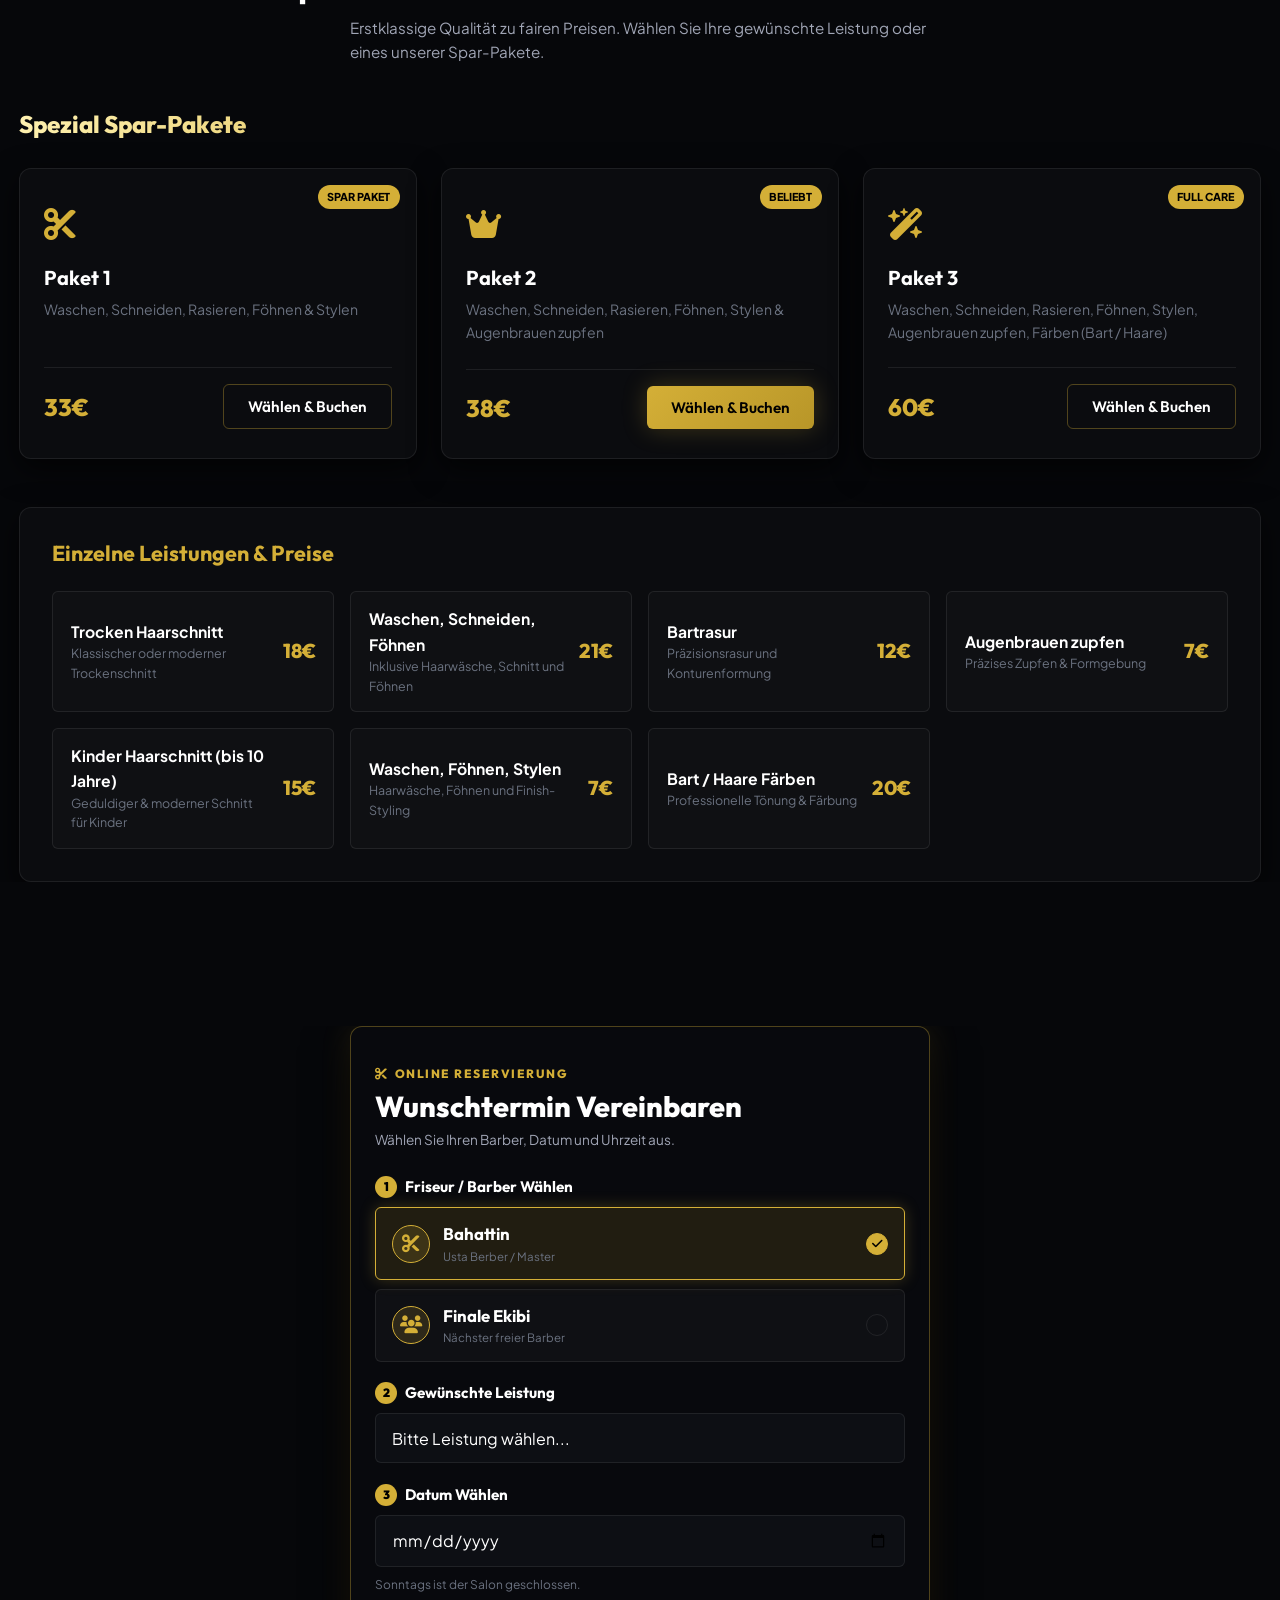
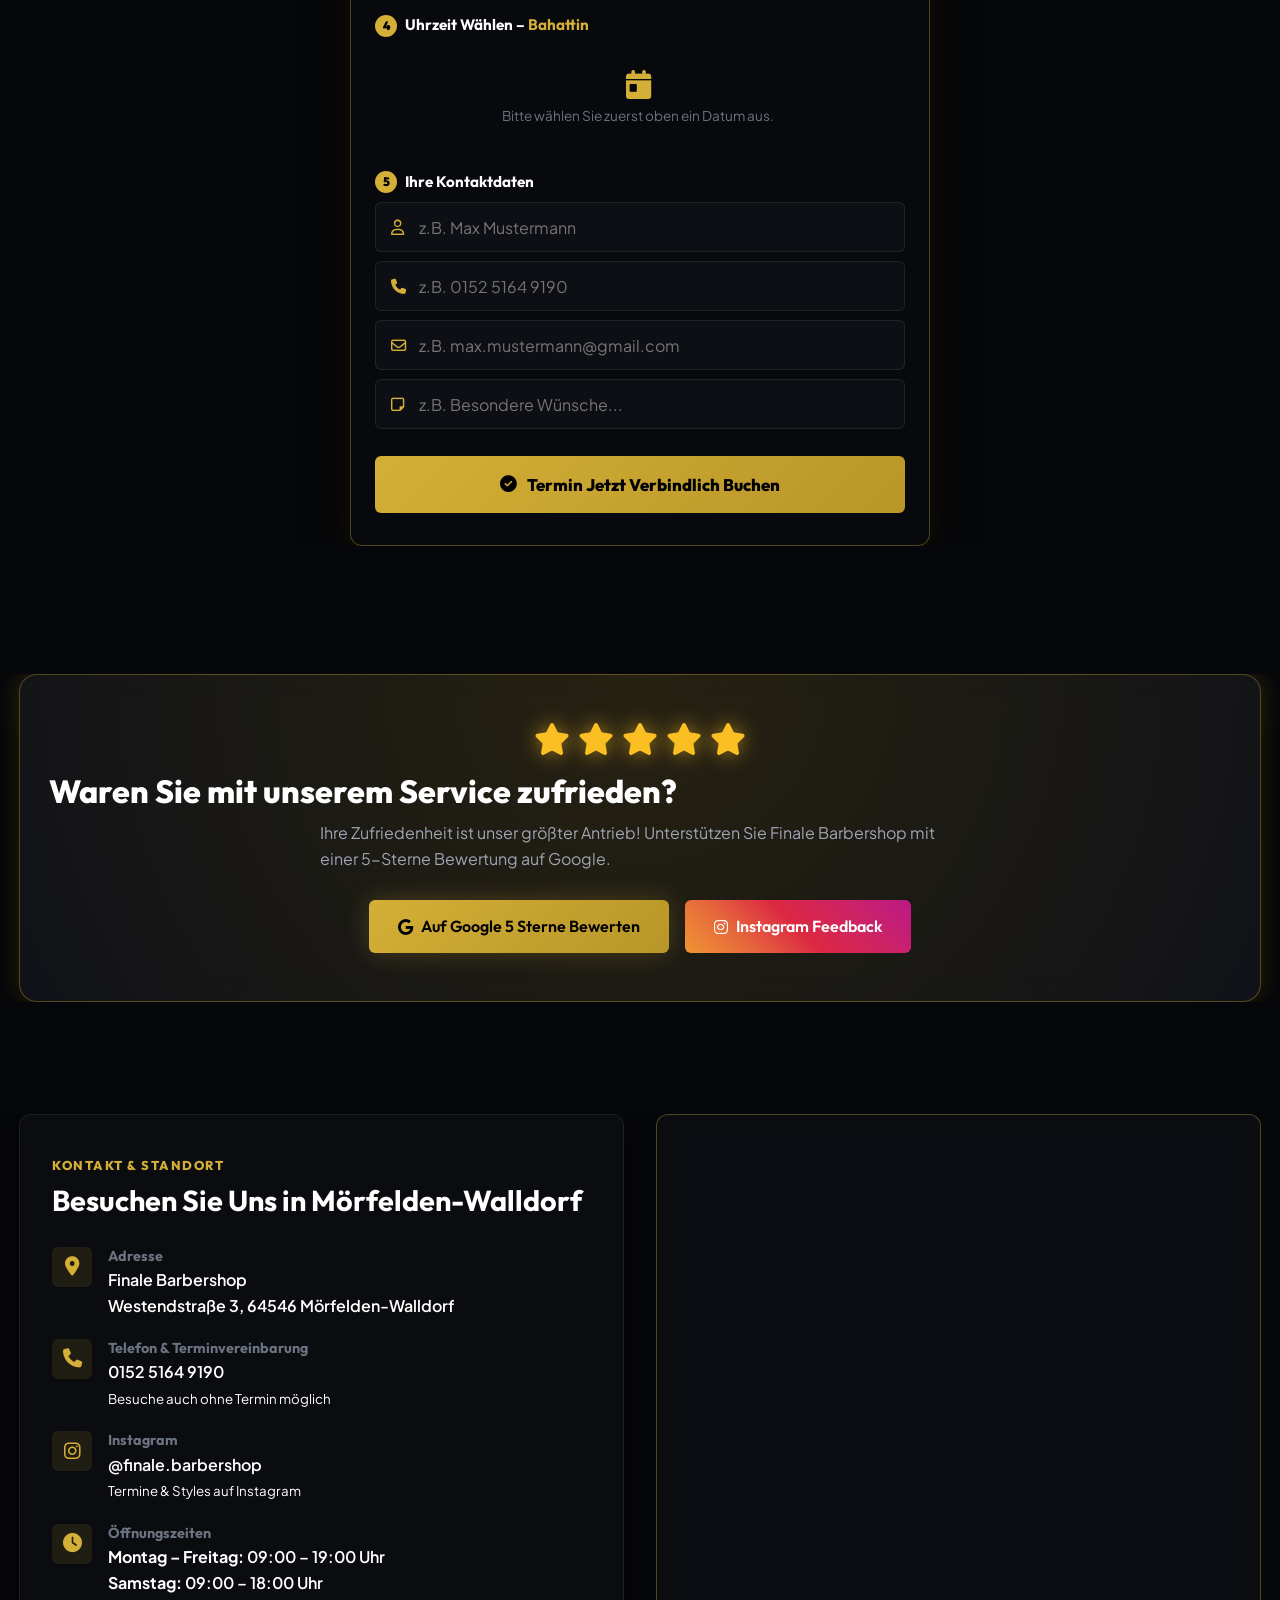
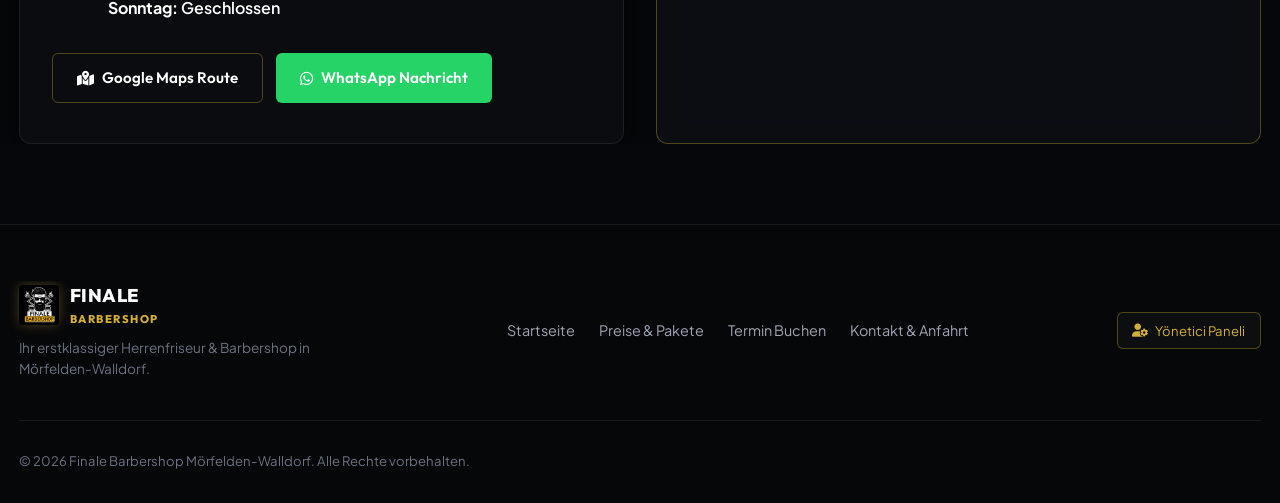
==== commit cdd4f268: "Add files via upload" ====
--- a/index.html
+++ b/index.html
@@ -5,7 +5,7 @@
     <meta http-equiv="Cache-Control" content="no-cache, no-store, must-revalidate">
     <meta http-equiv="Pragma" content="no-cache">
     <meta http-equiv="Expires" content="0">
-    <meta name="viewport" content="width=device-width, initial-scale=1.0, maximum-scale=1.0, user-scalable=no">
+    <meta name="viewport" content="width=device-width, initial-scale=1.0, maximum-scale=1.0, user-scalable=no, viewport-fit=cover">
     <meta name="theme-color" content="#0a0b0e">
     <meta name="description" content="Finale Barbershop in M&ouml;rfelden-Walldorf - Professionelle Herrenhaarschnitte, Fades und pr&auml;zise Bartpflege. Besuche mit und ohne Termin in der Westendstra&szlig;e 3.">
     <title data-i18n="docTitle">Finale Barbershop | M&ouml;rfelden-Walldorf</title>
@@ -19,7 +19,7 @@
     <link rel="stylesheet" href="https://cdnjs.cloudflare.com/ajax/libs/font-awesome/6.4.0/css/all.min.css">
     
     <!-- Stylesheet with Cache Buster -->
-    <link rel="stylesheet" href="style.css?v=6.0">
+    <link rel="stylesheet" href="style.css?v=7.0">
 </head>
 <body>
 
@@ -310,19 +310,19 @@
             </div>
         </section>
 
-        <!-- BRAND NEW MOBILE-PERFECT BOOKING SECTION (V6) -->
-        <section id="booking" class="v6-booking-section">
+        <!-- BRAND NEW BULLETPROOF MOBILE BOOKING SECTION (V7) -->
+        <section id="booking" class="v7-booking-section">
             <div class="container">
-                <div class="v6-card">
-                    <!-- Card Top Header -->
-                    <div class="v6-card-header text-center">
-                        <div class="v6-tag"><i class="fa-solid fa-scissors"></i> <span data-i18n="bookingTag">ONLINE RESERVIERUNG</span></div>
-                        <h2 class="v6-title" data-i18n="bookingTitle">Wunschtermin Vereinbaren</h2>
-                        <p class="v6-subtitle" data-i18n="bookingSub">W&auml;hlen Sie Ihren Barber, Datum und Uhrzeit aus.</p>
-                    </div>
-
-                    <!-- Closed Alert -->
-                    <div id="salonClosedNotice" class="v6-closed-alert" style="display:none;">
+                <div class="v7-widget">
+                    <!-- Top Title Bar -->
+                    <div class="v7-head text-center">
+                        <div class="v7-tag"><i class="fa-solid fa-scissors"></i> <span data-i18n="bookingTag">ONLINE RESERVIERUNG</span></div>
+                        <h2 class="v7-title" data-i18n="bookingTitle">Wunschtermin Vereinbaren</h2>
+                        <p class="v7-sub" data-i18n="bookingSub">W&auml;hlen Sie Ihren Barber, Datum und Uhrzeit aus.</p>
+                    </div>
+
+                    <!-- Salon Closed Banner -->
+                    <div id="salonClosedNotice" class="v7-closed-alert" style="display:none;">
                         <i class="fa-solid fa-store-slash"></i>
                         <div>
                             <strong data-i18n="salonClosedTitle">Salon ist derzeit geschlossen</strong>
@@ -330,81 +330,79 @@
                         </div>
                     </div>
 
-                    <form id="booking-form" class="v6-form">
+                    <form id="booking-form" class="v7-form">
                         
-                        <!-- 1. BARBER SELECTION (SEGMENTED TABS) -->
-                        <div class="v6-section-block">
-                            <label class="v6-label">
-                                <span class="v6-badge">1</span>
+                        <!-- 1. BARBER SELECTION -->
+                        <div class="v7-field">
+                            <label class="v7-lbl">
+                                <span class="v7-num">1</span>
                                 <span data-i18n="lblBarber">Friseur / Barber W&auml;hlen</span>
                             </label>
-                            <div class="v6-barber-grid">
-                                <div class="v6-barber-tab active" id="barberBahattin" onclick="selectBarber('Bahattin')">
-                                    <div class="v6-b-icon"><i class="fa-solid fa-user-tie"></i></div>
-                                    <div class="v6-b-meta">
-                                        <span class="v6-b-name">Bahattin</span>
-                                        <span class="v6-b-role" data-i18n="barber1Role">Usta Berber / Master</span>
+                            <div class="v7-barber-row">
+                                <div class="v7-barber-card active" id="barberBahattin" onclick="selectBarber('Bahattin')">
+                                    <div class="v7-b-icon"><i class="fa-solid fa-scissors"></i></div>
+                                    <div class="v7-b-text">
+                                        <span class="v7-b-name">Bahattin</span>
+                                        <span class="v7-b-sub" data-i18n="barber1Role">Usta Berber / Master</span>
                                     </div>
-                                    <div class="v6-b-check"><i class="fa-solid fa-check"></i></div>
-                                </div>
-
-                                <div class="v6-barber-tab" id="barberTeam" onclick="selectBarber('Finale Barber Team')">
-                                    <div class="v6-b-icon"><i class="fa-solid fa-users"></i></div>
-                                    <div class="v6-b-meta">
-                                        <span class="v6-b-name">Finale Ekibi</span>
-                                        <span class="v6-b-role" data-i18n="barber2Role">N&auml;chster freier Barber</span>
+                                    <div class="v7-b-dot"><i class="fa-solid fa-check"></i></div>
+                                </div>
+
+                                <div class="v7-barber-card" id="barberTeam" onclick="selectBarber('Finale Barber Team')">
+                                    <div class="v7-b-icon"><i class="fa-solid fa-users"></i></div>
+                                    <div class="v7-b-text">
+                                        <span class="v7-b-name">Finale Ekibi</span>
+                                        <span class="v7-b-sub" data-i18n="barber2Role">N&auml;chster freier Barber</span>
                                     </div>
-                                    <div class="v6-b-check"><i class="fa-solid fa-check"></i></div>
+                                    <div class="v7-b-dot"><i class="fa-solid fa-check"></i></div>
                                 </div>
                             </div>
                             <input type="hidden" id="selectedBarber" value="Bahattin" required>
                         </div>
 
                         <!-- 2. SERVICE SELECTION -->
-                        <div class="v6-section-block">
-                            <label class="v6-label" for="serviceSelect">
-                                <span class="v6-badge">2</span>
+                        <div class="v7-field">
+                            <label class="v7-lbl" for="serviceSelect">
+                                <span class="v7-num">2</span>
                                 <span data-i18n="lblService">Gew&uuml;nschte Leistung</span>
                             </label>
-                            <div class="v6-select-wrap">
-                                <select id="serviceSelect" class="v6-input" required>
-                                    <option value="" disabled selected data-i18n="phSelectService">Bitte Leistung w&auml;hlen...</option>
-                                    <optgroup label="Spezial-Pakete">
-                                        <option value="Paket 1: Waschen, Schneiden, Rasieren, F&ouml;hnen &amp; Stylen (33&euro;)">Paket 1 - Waschen, Schneiden, Rasieren, F&ouml;hnen &amp; Stylen (33&euro;)</option>
-                                        <option value="Paket 2: Waschen, Schneiden, Rasieren, F&ouml;hnen, Stylen &amp; Augenbrauen (38&euro;)">Paket 2 - Waschen, Schneiden, Rasieren, F&ouml;hnen, Stylen &amp; Augenbrauen (38&euro;)</option>
-                                        <option value="Paket 3: Waschen, Schneiden, Rasieren, F&ouml;hnen, Stylen, Augenbrauen, F&auml;rben (60&euro;)">Paket 3 - Komplett + F&auml;rben (Bart/Haare) (60&euro;)</option>
-                                    </optgroup>
-                                    <optgroup label="Einzelne Leistungen">
-                                        <option value="Trocken Haarschnitt (18&euro;)">Trocken Haarschnitt (18&euro;)</option>
-                                        <option value="Waschen, Schneiden, F&ouml;hnen (21&euro;)">Waschen, Schneiden, F&ouml;hnen (21&euro;)</option>
-                                        <option value="Bartrasur (12&euro;)">Bartrasur (12&euro;)</option>
-                                        <option value="Augenbrauen zupfen (7&euro;)">Augenbrauen zupfen (7&euro;)</option>
-                                        <option value="Kinder Haarschnitt bis 10 Jahre (15&euro;)">Kinder Haarschnitt bis 10 Jahre (15&euro;)</option>
-                                        <option value="Waschen, F&ouml;hnen, Stylen (7&euro;)">Waschen, F&ouml;hnen, Stylen (7&euro;)</option>
-                                        <option value="Bart / Haare F&auml;rben (20&euro;)">Bart / Haare F&auml;rben (20&euro;)</option>
-                                    </optgroup>
-                                </select>
-                            </div>
+                            <select id="serviceSelect" class="v7-control" required>
+                                <option value="" disabled selected data-i18n="phSelectService">Bitte Leistung w&auml;hlen...</option>
+                                <optgroup label="Spezial-Pakete">
+                                    <option value="Paket 1: Waschen, Schneiden, Rasieren, F&ouml;hnen &amp; Stylen (33&euro;)">Paket 1 - Waschen, Schneiden, Rasieren, F&ouml;hnen &amp; Stylen (33&euro;)</option>
+                                    <option value="Paket 2: Waschen, Schneiden, Rasieren, F&ouml;hnen, Stylen &amp; Augenbrauen (38&euro;)">Paket 2 - Waschen, Schneiden, Rasieren, F&ouml;hnen, Stylen &amp; Augenbrauen (38&euro;)</option>
+                                    <option value="Paket 3: Waschen, Schneiden, Rasieren, F&ouml;hnen, Stylen, Augenbrauen, F&auml;rben (60&euro;)">Paket 3 - Komplett + F&auml;rben (Bart/Haare) (60&euro;)</option>
+                                </optgroup>
+                                <optgroup label="Einzelne Leistungen">
+                                    <option value="Trocken Haarschnitt (18&euro;)">Trocken Haarschnitt (18&euro;)</option>
+                                    <option value="Waschen, Schneiden, F&ouml;hnen (21&euro;)">Waschen, Schneiden, F&ouml;hnen (21&euro;)</option>
+                                    <option value="Bartrasur (12&euro;)">Bartrasur (12&euro;)</option>
+                                    <option value="Augenbrauen zupfen (7&euro;)">Augenbrauen zupfen (7&euro;)</option>
+                                    <option value="Kinder Haarschnitt bis 10 Jahre (15&euro;)">Kinder Haarschnitt bis 10 Jahre (15&euro;)</option>
+                                    <option value="Waschen, F&ouml;hnen, Stylen (7&euro;)">Waschen, F&ouml;hnen, Stylen (7&euro;)</option>
+                                    <option value="Bart / Haare F&auml;rben (20&euro;)">Bart / Haare F&auml;rben (20&euro;)</option>
+                                </optgroup>
+                            </select>
                         </div>
 
                         <!-- 3. DATE SELECTION -->
-                        <div class="v6-section-block">
-                            <label class="v6-label" for="bookingDate">
-                                <span class="v6-badge">3</span>
+                        <div class="v7-field">
+                            <label class="v7-lbl" for="bookingDate">
+                                <span class="v7-num">3</span>
                                 <span data-i18n="lblDate">Datum W&auml;hlen</span>
                             </label>
-                            <input type="date" id="bookingDate" class="v6-input" required>
-                            <span class="v6-hint" data-i18n="dateHelp">Sonntags ist der Salon geschlossen.</span>
-                        </div>
-
-                        <!-- 4. TIME SELECTION (PER BARBER) -->
-                        <div class="v6-section-block">
-                            <label class="v6-label">
-                                <span class="v6-badge">4</span>
-                                <span><span data-i18n="lblTime">Uhrzeit W&auml;hlen</span> &ndash; <strong id="v6BarberNameBadge" class="gold-text">Bahattin</strong></span>
+                            <input type="date" id="bookingDate" class="v7-control" required>
+                            <span class="v7-help" data-i18n="dateHelp">Sonntags ist der Salon geschlossen.</span>
+                        </div>
+
+                        <!-- 4. TIME SELECTION (PER-BARBER) -->
+                        <div class="v7-field">
+                            <label class="v7-lbl">
+                                <span class="v7-num">4</span>
+                                <span><span data-i18n="lblTime">Uhrzeit W&auml;hlen</span> &ndash; <strong id="v7BarberNameBadge" class="gold-text">Bahattin</strong></span>
                             </label>
-                            <div id="timeSlotsContainer" class="v6-slots-grid">
-                                <div class="v6-slots-placeholder">
+                            <div id="timeSlotsContainer" class="v7-slots-box">
+                                <div class="v7-slots-empty">
                                     <i class="fa-solid fa-calendar-day"></i>
                                     <span data-i18n="timeSlotPlaceholder">Bitte w&auml;hlen Sie zuerst oben ein Datum aus.</span>
                                 </div>
@@ -412,34 +410,34 @@
                             <input type="hidden" id="selectedTimeSlot" required>
                         </div>
 
-                        <!-- 5. CONTACT DETAILS -->
-                        <div class="v6-section-block">
-                            <label class="v6-label">
-                                <span class="v6-badge">5</span>
+                        <!-- 5. CONTACT INPUTS -->
+                        <div class="v7-field">
+                            <label class="v7-lbl">
+                                <span class="v7-num">5</span>
                                 <span>Ihre Kontaktdaten</span>
                             </label>
-                            <div class="v6-inputs-stack">
-                                <div class="v6-input-field">
+                            <div class="v7-inputs-wrap">
+                                <div class="v7-input-box">
                                     <i class="fa-regular fa-user"></i>
                                     <input type="text" id="customerName" placeholder="Vor- &amp; Nachname" data-ph-i18n="phName" required>
                                 </div>
-                                <div class="v6-input-field">
+                                <div class="v7-input-box">
                                     <i class="fa-solid fa-phone"></i>
                                     <input type="tel" id="customerPhone" placeholder="Telefonnummer" data-ph-i18n="phPhone" required>
                                 </div>
-                                <div class="v6-input-field">
+                                <div class="v7-input-box">
                                     <i class="fa-regular fa-envelope"></i>
                                     <input type="email" id="customerEmail" placeholder="E-Mail Adresse" data-ph-i18n="phEmail" required>
                                 </div>
-                                <div class="v6-input-field">
+                                <div class="v7-input-box">
                                     <i class="fa-regular fa-note-sticky"></i>
                                     <input type="text" id="customerNotes" placeholder="Anmerkungen (Optional)" data-ph-i18n="phNotes">
                                 </div>
                             </div>
                         </div>
 
-                        <!-- SUBMIT BUTTON -->
-                        <button type="submit" class="v6-submit-btn pulse-glow" id="submitBookingBtn">
+                        <!-- 6. SUBMIT BUTTON -->
+                        <button type="submit" class="v7-submit-btn pulse-glow" id="submitBookingBtn">
                             <i class="fa-solid fa-check-circle"></i> <span data-i18n="btnConfirmBooking">Termin Jetzt Verbindlich Buchen</span>
                         </button>
                     </form>
@@ -599,6 +597,6 @@
     </div>
 
     <!-- JavaScript File with Cache Buster -->
-    <script src="script.js?v=6.0"></script>
+    <script src="script.js?v=7.0"></script>
 </body>
 </html>
--- a/style.css
+++ b/style.css
@@ -1,5 +1,5 @@
 ﻿/* ==========================================================================
-   DER FINALE BARBERSHOP - LUXURY MODERN STYLESHEET (V6 NEW DESIGN)
+   DER FINALE BARBERSHOP - LUXURY MODERN STYLESHEET (V7 PURE CLEAN)
    ========================================================================== */
 
 :root {
@@ -65,6 +65,7 @@
     font-weight: 700;
     line-height: 1.25;
     color: var(--text-primary);
+    word-break: break-word;
 }
 
 a {
@@ -76,6 +77,7 @@
 button, input, select, textarea {
     font-family: inherit;
     max-width: 100%;
+    font-size: 16px; /* Prevents iOS Safari auto-zoom */
 }
 
 /* Container */
@@ -778,29 +780,29 @@
 }
 
 /* ==========================================================================
-   V6 BRAND NEW LUXURY BOOKING DESIGN (ZERO OVERFLOW - 100% RESPONSIVE)
+   V7 BULLETPROOF MOBILE BOOKING WIDGET (ZERO OVERFLOW)
    ========================================================================== */
-.v6-booking-section {
-    padding: 4.5rem 0;
-    width: 100%;
-}
-
-.v6-card {
+.v7-booking-section {
+    padding: 4rem 0;
+    width: 100%;
+}
+
+.v7-widget {
     background: #08090d;
     border: 1px solid var(--border-gold);
     border-radius: var(--radius-md);
-    padding: 2.2rem 1.8rem;
+    padding: 2rem 1.5rem;
     width: 100%;
     max-width: 580px;
     margin: 0 auto;
-    box-shadow: 0 15px 45px rgba(0, 0, 0, 0.8), 0 0 35px rgba(212, 175, 55, 0.15);
-}
-
-.v6-card-header {
-    margin-bottom: 1.8rem;
-}
-
-.v6-tag {
+    box-shadow: 0 15px 45px rgba(0, 0, 0, 0.8), 0 0 30px rgba(212, 175, 55, 0.15);
+}
+
+.v7-head {
+    margin-bottom: 1.5rem;
+}
+
+.v7-tag {
     font-family: var(--font-heading);
     font-size: 0.75rem;
     font-weight: 800;
@@ -812,33 +814,33 @@
     gap: 0.4rem;
 }
 
-.v6-title {
+.v7-title {
     font-size: 1.8rem;
     font-weight: 800;
     color: #fff;
     margin-bottom: 0.3rem;
 }
 
-.v6-subtitle {
-    font-size: 0.88rem;
+.v7-sub {
+    font-size: 0.85rem;
     color: var(--text-secondary);
 }
 
-.v6-form {
+.v7-form {
     display: flex;
     flex-direction: column;
-    gap: 1.3rem;
-    width: 100%;
-}
-
-.v6-section-block {
+    gap: 1.2rem;
+    width: 100%;
+}
+
+.v7-field {
     display: flex;
     flex-direction: column;
-    gap: 0.6rem;
-    width: 100%;
-}
-
-.v6-label {
+    gap: 0.5rem;
+    width: 100%;
+}
+
+.v7-lbl {
     display: flex;
     align-items: center;
     gap: 0.5rem;
@@ -848,7 +850,7 @@
     color: #fff;
 }
 
-.v6-badge {
+.v7-num {
     width: 22px;
     height: 22px;
     background: var(--primary-gold);
@@ -862,43 +864,42 @@
     flex-shrink: 0;
 }
 
-/* Barber Segmented Tabs */
-.v6-barber-grid {
-    display: grid;
-    grid-template-columns: 1fr 1fr;
-    gap: 0.6rem;
-    width: 100%;
-}
-
-.v6-barber-tab {
+/* Barber Cards Row */
+.v7-barber-row {
+    display: flex;
+    flex-direction: column;
+    gap: 0.55rem;
+    width: 100%;
+}
+
+.v7-barber-card {
     background: rgba(255, 255, 255, 0.03);
     border: 1px solid var(--border-light);
     border-radius: var(--radius-sm);
-    padding: 0.8rem 0.7rem;
-    display: flex;
-    align-items: center;
-    gap: 0.6rem;
+    padding: 0.8rem 1rem;
+    display: flex;
+    align-items: center;
+    gap: 0.8rem;
     cursor: pointer;
     transition: var(--transition);
     user-select: none;
-    position: relative;
-    width: 100%;
-}
-
-.v6-barber-tab:hover {
+    width: 100%;
+}
+
+.v7-barber-card:hover {
     border-color: var(--primary-gold);
     background: rgba(212, 175, 55, 0.05);
 }
 
-.v6-barber-tab.active {
+.v7-barber-card.active {
     background: rgba(212, 175, 55, 0.12);
     border: 1.5px solid var(--primary-gold);
     box-shadow: 0 0 15px rgba(212, 175, 55, 0.25);
 }
 
-.v6-b-icon {
-    width: 36px;
-    height: 36px;
+.v7-b-icon {
+    width: 38px;
+    height: 38px;
     border-radius: 50%;
     background: rgba(212, 175, 55, 0.15);
     border: 1px solid var(--primary-gold);
@@ -906,55 +907,52 @@
     display: flex;
     align-items: center;
     justify-content: center;
-    font-size: 1rem;
+    font-size: 1.1rem;
     flex-shrink: 0;
 }
 
-.v6-b-meta {
+.v7-b-text {
+    flex: 1;
     min-width: 0;
-    flex: 1;
-}
-
-.v6-b-name {
+}
+
+.v7-b-name {
     font-family: var(--font-heading);
-    font-size: 0.95rem;
+    font-size: 1.05rem;
     font-weight: 700;
     color: #fff;
     display: block;
 }
 
-.v6-b-role {
-    font-size: 0.68rem;
+.v7-b-sub {
+    font-size: 0.72rem;
     color: var(--text-muted);
     display: block;
-    white-space: nowrap;
-    overflow: hidden;
-    text-overflow: ellipsis;
-}
-
-.v6-b-check {
-    width: 18px;
-    height: 18px;
+}
+
+.v7-b-dot {
+    width: 22px;
+    height: 22px;
     border-radius: 50%;
     background: transparent;
-    border: 1px solid var(--border-light);
+    border: 1.5px solid var(--border-light);
     color: transparent;
     display: flex;
     align-items: center;
     justify-content: center;
-    font-size: 0.65rem;
+    font-size: 0.75rem;
     transition: var(--transition);
     flex-shrink: 0;
 }
 
-.v6-barber-tab.active .v6-b-check {
+.v7-barber-card.active .v7-b-dot {
     background: var(--primary-gold);
     border-color: var(--primary-gold);
     color: #000;
 }
 
-/* Inputs */
-.v6-input {
+/* Controls */
+.v7-control {
     width: 100% !important;
     background: rgba(14, 16, 22, 0.95);
     border: 1px solid var(--border-light);
@@ -964,39 +962,41 @@
     font-size: 16px;
     outline: none;
     transition: var(--transition);
-}
-
-.v6-input:focus {
+    -webkit-appearance: none;
+    appearance: none;
+}
+
+.v7-control:focus {
     border-color: var(--primary-gold);
     box-shadow: 0 0 15px rgba(212, 175, 55, 0.2);
 }
 
-.v6-input option {
+.v7-control option {
     background: #12141c;
     color: #fff;
 }
 
-.v6-hint {
+.v7-help {
     font-size: 0.75rem;
     color: var(--text-muted);
 }
 
-/* Time Slots Grid */
-.v6-slots-grid {
+/* Time Slots */
+.v7-slots-box {
     display: grid;
     grid-template-columns: repeat(4, 1fr);
-    gap: 0.45rem;
-    max-height: 190px;
+    gap: 0.4rem;
+    max-height: 180px;
     overflow-y: auto;
     padding-right: 0.2rem;
     width: 100%;
 }
 
-.v6-slot-btn {
+.v7-slot {
     background: rgba(255, 255, 255, 0.03);
     border: 1px solid var(--border-light);
     border-radius: var(--radius-sm);
-    padding: 0.5rem 0.2rem;
+    padding: 0.5rem 0.1rem;
     color: #fff;
     cursor: pointer;
     display: flex;
@@ -1006,46 +1006,46 @@
     touch-action: manipulation;
 }
 
-.v6-slot-btn span {
+.v7-slot span {
     font-family: var(--font-heading);
     font-size: 0.88rem;
     font-weight: 700;
 }
 
-.v6-slot-btn small {
+.v7-slot small {
     font-size: 0.62rem;
     color: var(--status-open);
 }
 
-.v6-slot-btn:hover:not(:disabled) {
+.v7-slot:hover:not(:disabled) {
     border-color: var(--primary-gold);
     background: rgba(212, 175, 55, 0.12);
 }
 
-.v6-slot-btn.selected {
+.v7-slot.selected {
     background: var(--primary-gold) !important;
     color: #000 !important;
     border-color: var(--primary-gold) !important;
     box-shadow: 0 0 15px rgba(212, 175, 55, 0.5);
 }
 
-.v6-slot-btn.selected small {
+.v7-slot.selected small {
     color: #000 !important;
     font-weight: 700;
 }
 
-.v6-slot-btn:disabled, .v6-slot-btn.booked, .v6-slot-btn.past {
+.v7-slot:disabled, .v7-slot.booked, .v7-slot.past {
     opacity: 0.3;
     cursor: not-allowed;
     border-color: transparent;
     background: rgba(255, 255, 255, 0.02);
 }
 
-.v6-slot-btn.booked small, .v6-slot-btn.past small {
+.v7-slot.booked small, .v7-slot.past small {
     color: var(--status-closed);
 }
 
-.v6-slots-placeholder {
+.v7-slots-empty {
     grid-column: 1 / -1;
     text-align: center;
     padding: 1.5rem 1rem;
@@ -1053,29 +1053,29 @@
     font-size: 0.85rem;
 }
 
-.v6-slots-placeholder i {
+.v7-slots-empty i {
     font-size: 1.8rem;
     color: var(--primary-gold);
     margin-bottom: 0.4rem;
     display: block;
 }
 
-/* Contact Inputs Stack */
-.v6-inputs-stack {
+/* Contact Inputs */
+.v7-inputs-wrap {
     display: flex;
     flex-direction: column;
-    gap: 0.6rem;
-    width: 100%;
-}
-
-.v6-input-field {
+    gap: 0.55rem;
+    width: 100%;
+}
+
+.v7-input-box {
     position: relative;
     display: flex;
     align-items: center;
     width: 100%;
 }
 
-.v6-input-field i {
+.v7-input-box i {
     position: absolute;
     left: 1rem;
     color: var(--primary-gold);
@@ -1083,7 +1083,7 @@
     pointer-events: none;
 }
 
-.v6-input-field input {
+.v7-input-box input {
     width: 100% !important;
     padding-left: 2.7rem !important;
     background: rgba(14, 16, 22, 0.95);
@@ -1098,13 +1098,13 @@
     transition: var(--transition);
 }
 
-.v6-input-field input:focus {
+.v7-input-box input:focus {
     border-color: var(--primary-gold);
     box-shadow: 0 0 15px rgba(212, 175, 55, 0.2);
 }
 
 /* Submit Button */
-.v6-submit-btn {
+.v7-submit-btn {
     width: 100%;
     background: linear-gradient(135deg, #d4af37 0%, #b89628 100%);
     color: #000;
@@ -1123,13 +1123,13 @@
     transition: var(--transition);
 }
 
-.v6-submit-btn:hover {
+.v7-submit-btn:hover {
     background: linear-gradient(135deg, #e5c14e 0%, #c9a334 100%);
     transform: translateY(-2px);
     box-shadow: 0 0 25px rgba(212, 175, 55, 0.5);
 }
 
-.v6-closed-alert {
+.v7-closed-alert {
     background: rgba(239, 68, 68, 0.15);
     border: 1px solid rgba(239, 68, 68, 0.4);
     color: #fca5a5;
@@ -1141,18 +1141,18 @@
     margin-bottom: 1.2rem;
 }
 
-.v6-closed-alert i {
+.v7-closed-alert i {
     font-size: 1.5rem;
     color: #ef4444;
 }
 
-.v6-closed-alert strong {
+.v7-closed-alert strong {
     font-size: 0.95rem;
     color: #fff;
     display: block;
 }
 
-.v6-closed-alert p {
+.v7-closed-alert p {
     font-size: 0.8rem;
     margin: 0;
 }
@@ -1517,45 +1517,38 @@
         font-size: 1.75rem;
     }
 
-    /* V6 CARD MOBILE FIT */
-    .v6-booking-section {
-        padding: 2.2rem 0 !important;
-    }
-
-    .v6-card {
-        padding: 1.3rem 0.9rem !important;
+    /* V7 WIDGET MOBILE FIT */
+    .v7-booking-section {
+        padding: 2rem 0 !important;
+    }
+
+    .v7-widget {
+        padding: 1.2rem 0.85rem !important;
         border-radius: var(--radius-sm) !important;
     }
 
-    .v6-title {
+    .v7-title {
         font-size: 1.55rem;
     }
 
-    /* Berber Tabs on Mobile: Dikey Alt Alta */
-    .v6-barber-grid {
-        grid-template-columns: 1fr !important;
-        gap: 0.55rem !important;
-    }
-
-    .v6-barber-tab {
+    .v7-barber-card {
         padding: 0.75rem 0.8rem !important;
     }
 
-    /* Saat Grid: 4 EÅŸit SÃ¼tun */
-    .v6-slots-grid {
+    .v7-slots-box {
         grid-template-columns: repeat(4, 1fr) !important;
         gap: 0.35rem !important;
     }
 
-    .v6-slot-btn {
+    .v7-slot {
         padding: 0.45rem 0.1rem !important;
     }
 
-    .v6-slot-btn span {
+    .v7-slot span {
         font-size: 0.82rem !important;
     }
 
-    .v6-slot-btn small {
+    .v7-slot small {
         font-size: 0.58rem !important;
     }
 
@@ -1571,7 +1564,7 @@
 
 /* SMALL PHONES <= 380px */
 @media (max-width: 380px) {
-    .v6-slots-grid {
+    .v7-slots-box {
         grid-template-columns: repeat(3, 1fr) !important;
     }
 }
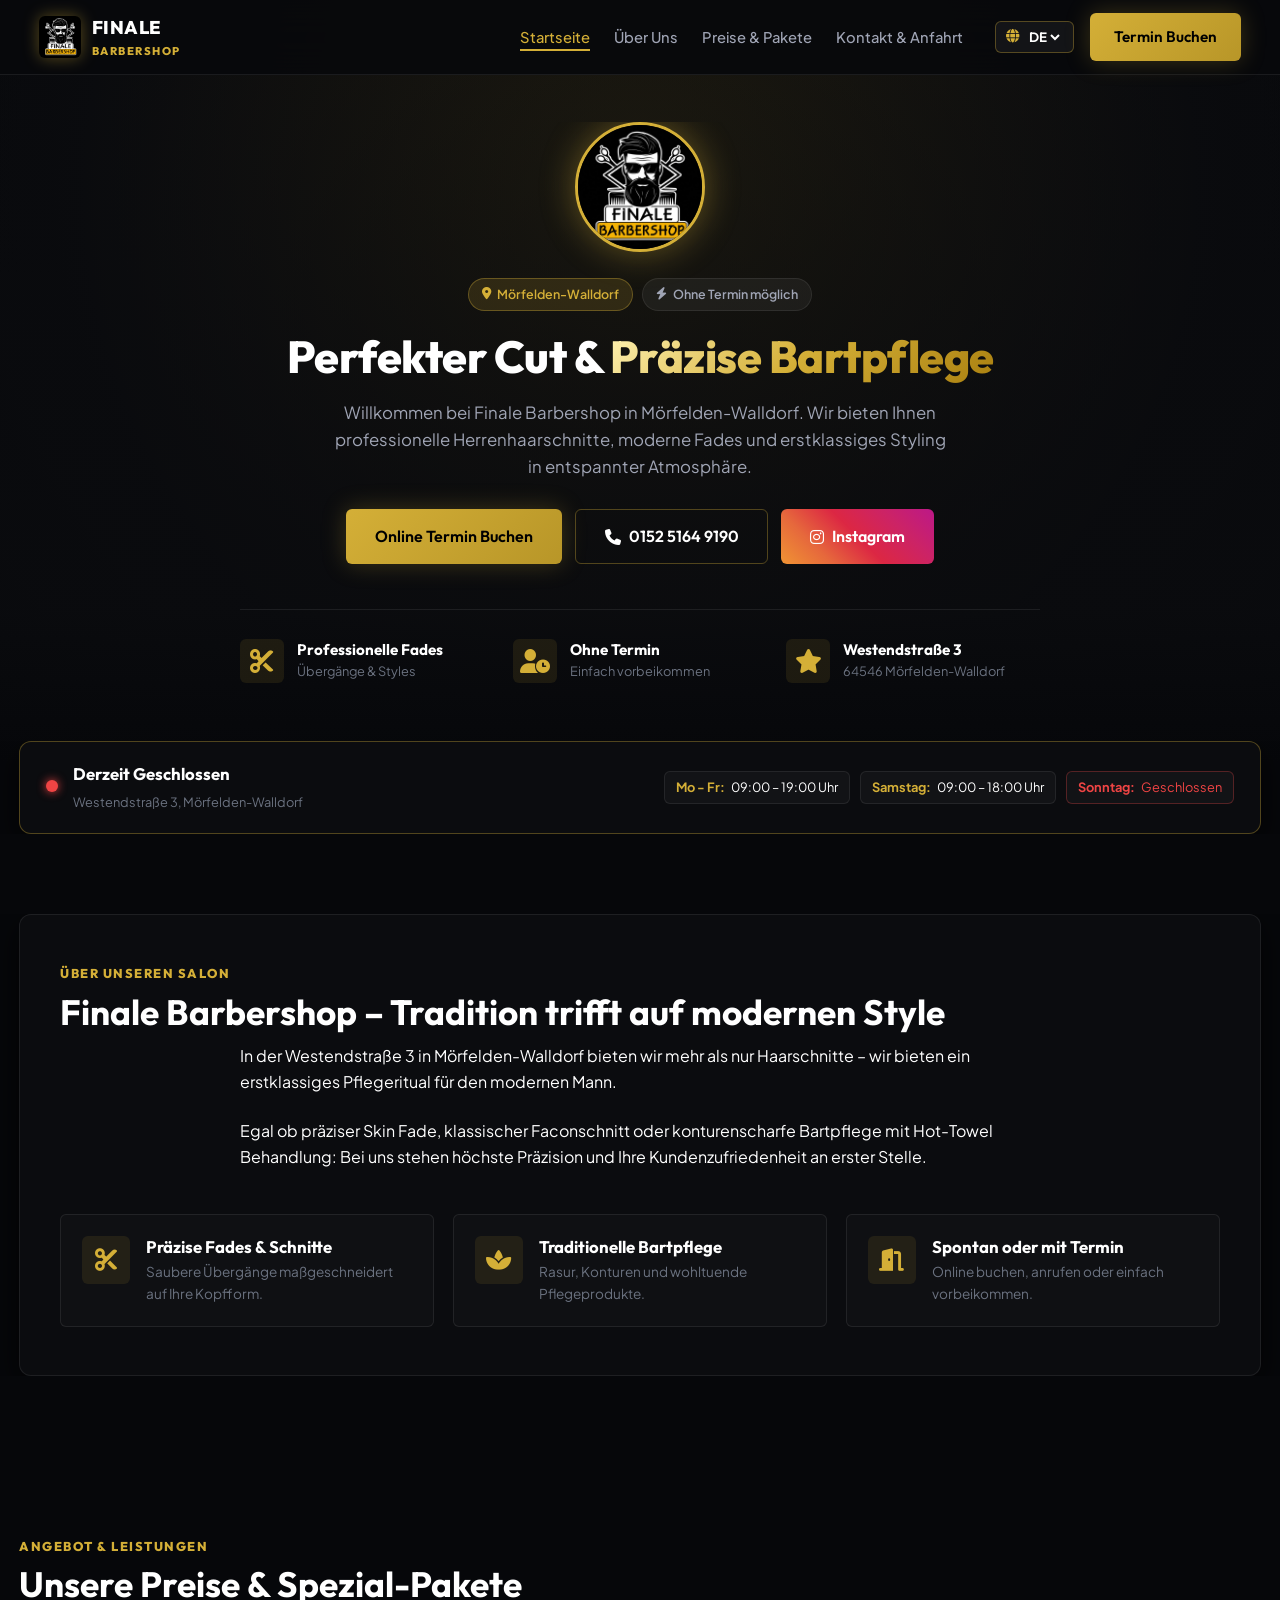
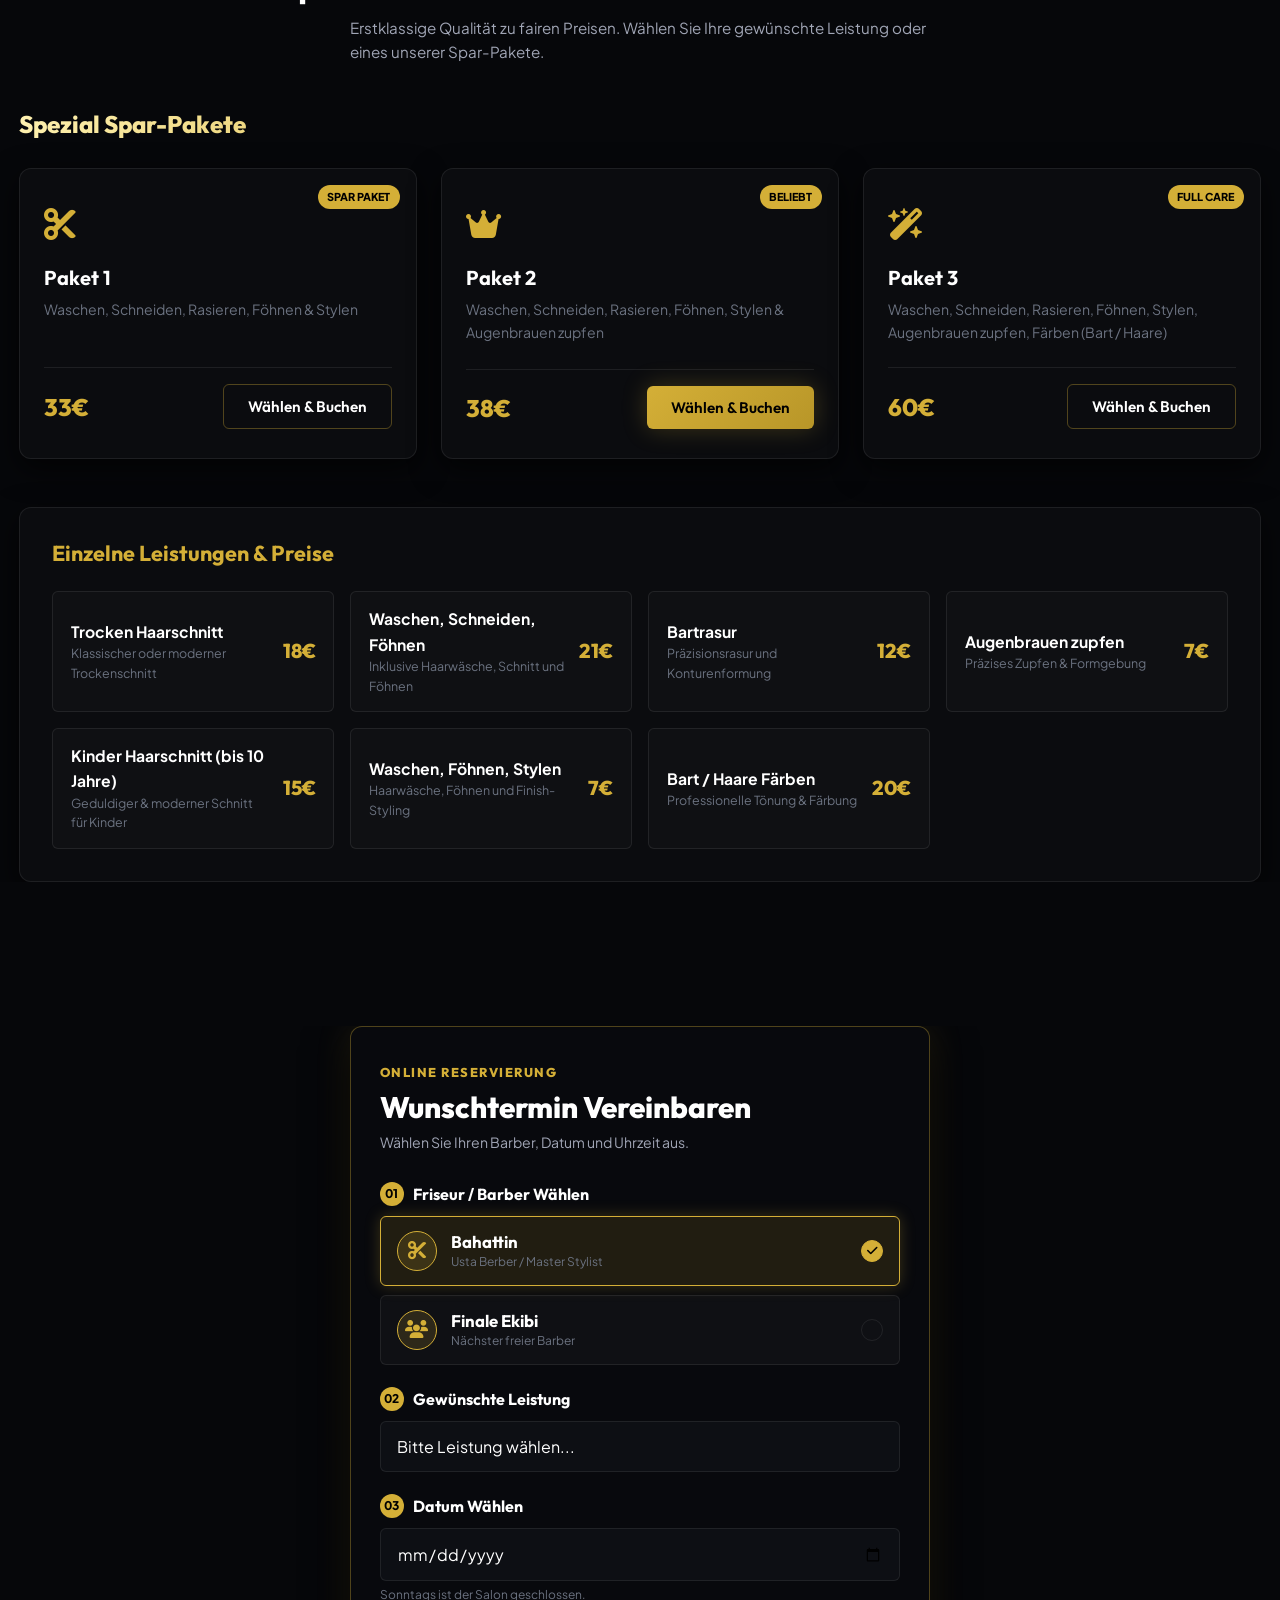
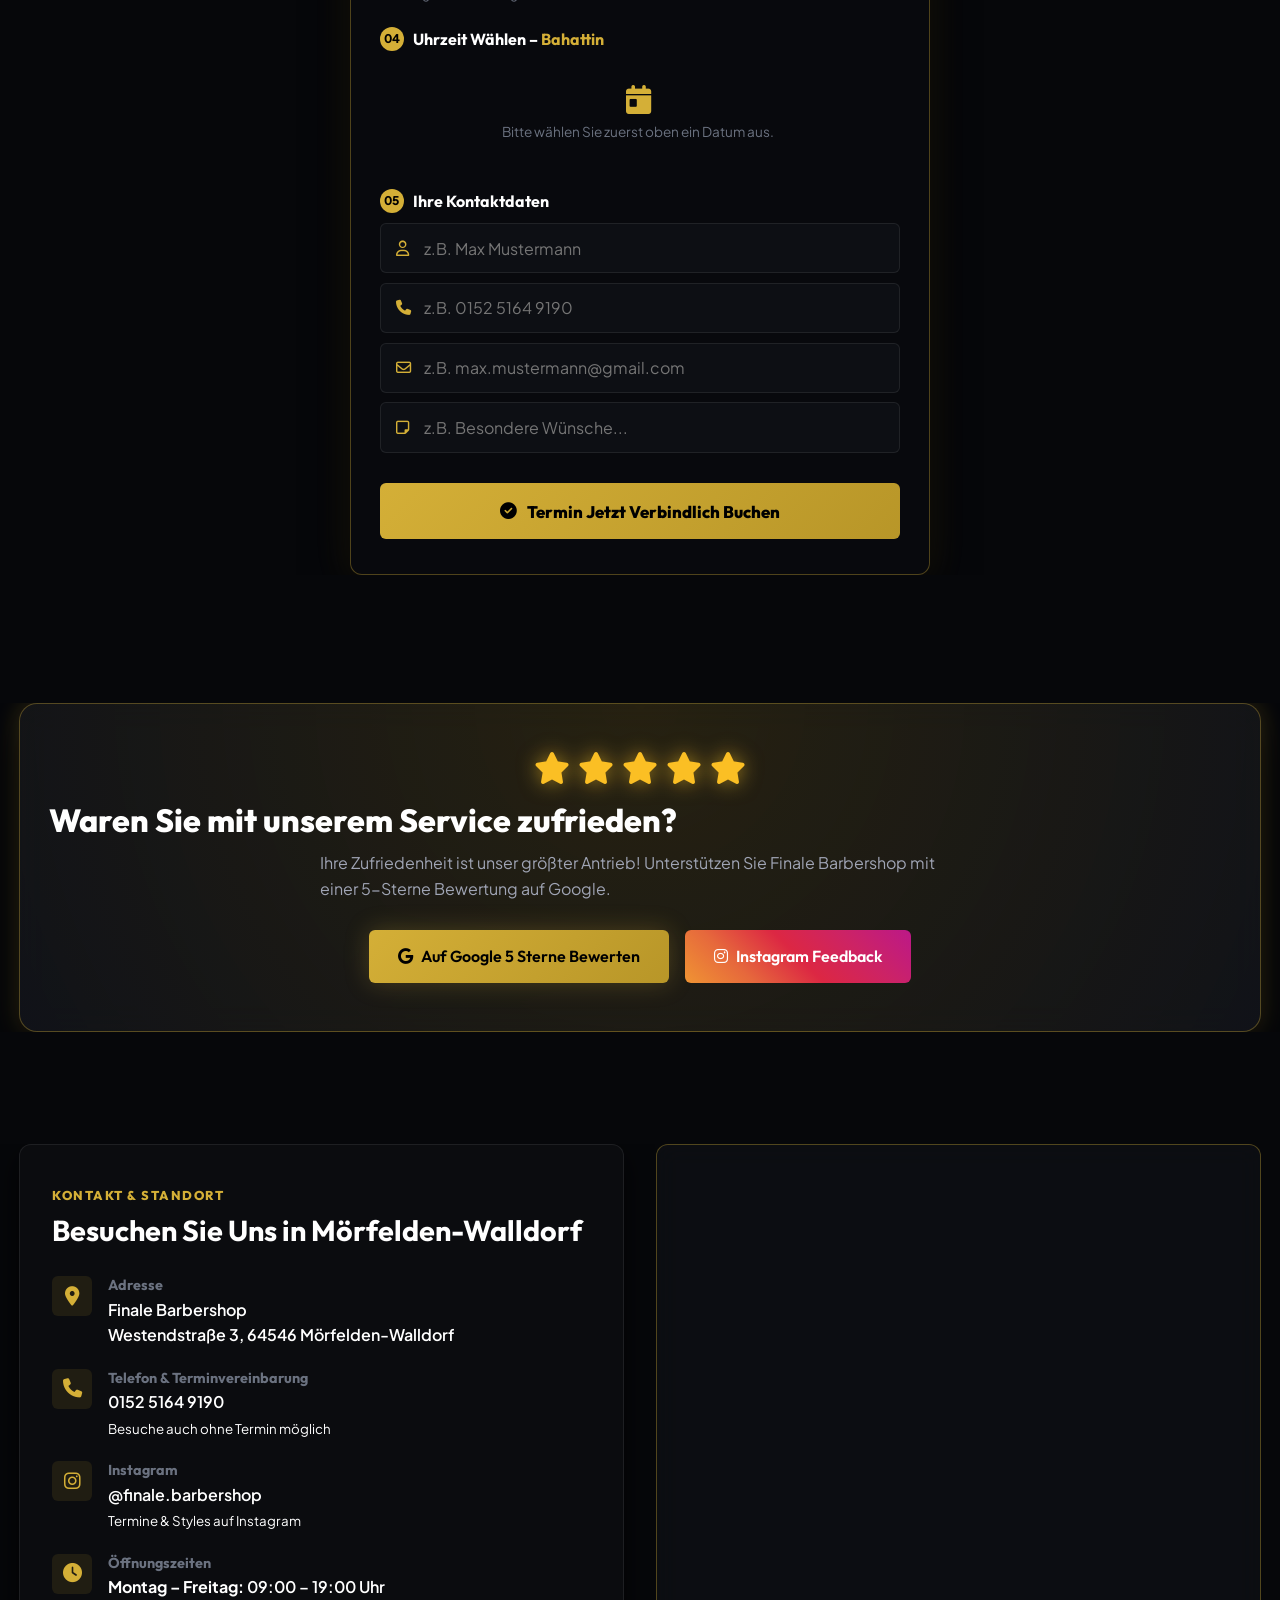
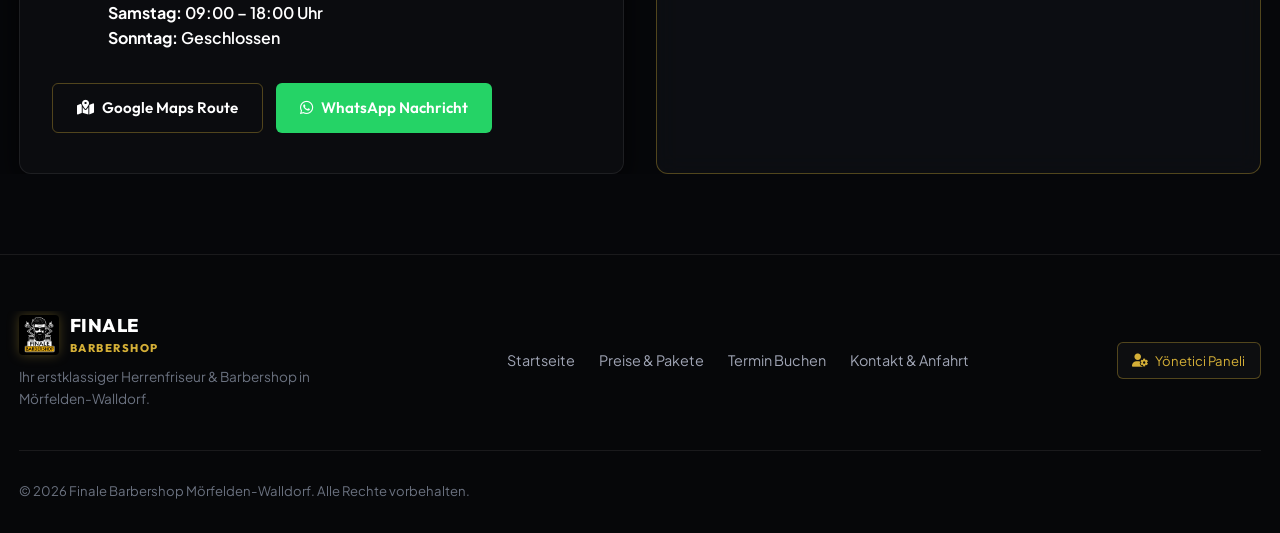
==== commit 4bfce0f0: "Add files via upload" ====
--- a/index.html
+++ b/index.html
@@ -19,7 +19,7 @@
     <link rel="stylesheet" href="https://cdnjs.cloudflare.com/ajax/libs/font-awesome/6.4.0/css/all.min.css">
     
     <!-- Stylesheet with Cache Buster -->
-    <link rel="stylesheet" href="style.css?v=7.0">
+    <link rel="stylesheet" href="style.css?v=8.0">
 </head>
 <body>
 
@@ -310,19 +310,19 @@
             </div>
         </section>
 
-        <!-- BRAND NEW BULLETPROOF MOBILE BOOKING SECTION (V7) -->
-        <section id="booking" class="v7-booking-section">
+        <!-- MASTER R8-STYLE CLEAN BOOKING SECTION -->
+        <section id="booking" class="r8-booking-section">
             <div class="container">
-                <div class="v7-widget">
-                    <!-- Top Title Bar -->
-                    <div class="v7-head text-center">
-                        <div class="v7-tag"><i class="fa-solid fa-scissors"></i> <span data-i18n="bookingTag">ONLINE RESERVIERUNG</span></div>
-                        <h2 class="v7-title" data-i18n="bookingTitle">Wunschtermin Vereinbaren</h2>
-                        <p class="v7-sub" data-i18n="bookingSub">W&auml;hlen Sie Ihren Barber, Datum und Uhrzeit aus.</p>
-                    </div>
-
-                    <!-- Salon Closed Banner -->
-                    <div id="salonClosedNotice" class="v7-closed-alert" style="display:none;">
+                <div class="r8-booking-box">
+                    
+                    <div class="r8-booking-header text-center">
+                        <div class="section-tag" data-i18n="bookingTag">ONLINE RESERVIERUNG</div>
+                        <h2 class="r8-booking-title" data-i18n="bookingTitle">Wunschtermin Vereinbaren</h2>
+                        <p class="r8-booking-sub" data-i18n="bookingSub">W&auml;hlen Sie Ihren Barber, Datum und Uhrzeit aus.</p>
+                    </div>
+
+                    <!-- Closed Notice -->
+                    <div id="salonClosedNotice" class="r8-closed-notice" style="display:none;">
                         <i class="fa-solid fa-store-slash"></i>
                         <div>
                             <strong data-i18n="salonClosedTitle">Salon ist derzeit geschlossen</strong>
@@ -330,79 +330,86 @@
                         </div>
                     </div>
 
-                    <form id="booking-form" class="v7-form">
+                    <form id="booking-form" class="r8-form-stream">
                         
-                        <!-- 1. BARBER SELECTION -->
-                        <div class="v7-field">
-                            <label class="v7-lbl">
-                                <span class="v7-num">1</span>
-                                <span data-i18n="lblBarber">Friseur / Barber W&auml;hlen</span>
-                            </label>
-                            <div class="v7-barber-row">
-                                <div class="v7-barber-card active" id="barberBahattin" onclick="selectBarber('Bahattin')">
-                                    <div class="v7-b-icon"><i class="fa-solid fa-scissors"></i></div>
-                                    <div class="v7-b-text">
-                                        <span class="v7-b-name">Bahattin</span>
-                                        <span class="v7-b-sub" data-i18n="barber1Role">Usta Berber / Master</span>
+                        <!-- ADIM 1: BERBER SECIMI (100% DIKEY) -->
+                        <div class="r8-step">
+                            <div class="r8-step-title">
+                                <span class="r8-step-num">01</span>
+                                <h3 data-i18n="lblBarber">Friseur / Barber W&auml;hlen</h3>
+                            </div>
+
+                            <div class="r8-barbers-list">
+                                <!-- Barber 1: Bahattin -->
+                                <div class="r8-barber-card selected" id="barberBahattin" onclick="selectBarber('Bahattin')">
+                                    <div class="r8-barber-icon"><i class="fa-solid fa-scissors"></i></div>
+                                    <div class="r8-barber-info">
+                                        <h4 class="r8-barber-name">Bahattin</h4>
+                                        <p class="r8-barber-role" data-i18n="barber1Role">Usta Berber / Master Stylist</p>
                                     </div>
-                                    <div class="v7-b-dot"><i class="fa-solid fa-check"></i></div>
-                                </div>
-
-                                <div class="v7-barber-card" id="barberTeam" onclick="selectBarber('Finale Barber Team')">
-                                    <div class="v7-b-icon"><i class="fa-solid fa-users"></i></div>
-                                    <div class="v7-b-text">
-                                        <span class="v7-b-name">Finale Ekibi</span>
-                                        <span class="v7-b-sub" data-i18n="barber2Role">N&auml;chster freier Barber</span>
+                                    <div class="r8-barber-check"><i class="fa-solid fa-check"></i></div>
+                                </div>
+
+                                <!-- Barber 2: Finale Ekibi -->
+                                <div class="r8-barber-card" id="barberTeam" onclick="selectBarber('Finale Barber Team')">
+                                    <div class="r8-barber-icon"><i class="fa-solid fa-users"></i></div>
+                                    <div class="r8-barber-info">
+                                        <h4 class="r8-barber-name">Finale Ekibi</h4>
+                                        <p class="r8-barber-role" data-i18n="barber2Role">N&auml;chster freier Barber</p>
                                     </div>
-                                    <div class="v7-b-dot"><i class="fa-solid fa-check"></i></div>
+                                    <div class="r8-barber-check"><i class="fa-solid fa-check"></i></div>
                                 </div>
                             </div>
                             <input type="hidden" id="selectedBarber" value="Bahattin" required>
                         </div>
 
-                        <!-- 2. SERVICE SELECTION -->
-                        <div class="v7-field">
-                            <label class="v7-lbl" for="serviceSelect">
-                                <span class="v7-num">2</span>
-                                <span data-i18n="lblService">Gew&uuml;nschte Leistung</span>
-                            </label>
-                            <select id="serviceSelect" class="v7-control" required>
-                                <option value="" disabled selected data-i18n="phSelectService">Bitte Leistung w&auml;hlen...</option>
-                                <optgroup label="Spezial-Pakete">
-                                    <option value="Paket 1: Waschen, Schneiden, Rasieren, F&ouml;hnen &amp; Stylen (33&euro;)">Paket 1 - Waschen, Schneiden, Rasieren, F&ouml;hnen &amp; Stylen (33&euro;)</option>
-                                    <option value="Paket 2: Waschen, Schneiden, Rasieren, F&ouml;hnen, Stylen &amp; Augenbrauen (38&euro;)">Paket 2 - Waschen, Schneiden, Rasieren, F&ouml;hnen, Stylen &amp; Augenbrauen (38&euro;)</option>
-                                    <option value="Paket 3: Waschen, Schneiden, Rasieren, F&ouml;hnen, Stylen, Augenbrauen, F&auml;rben (60&euro;)">Paket 3 - Komplett + F&auml;rben (Bart/Haare) (60&euro;)</option>
-                                </optgroup>
-                                <optgroup label="Einzelne Leistungen">
-                                    <option value="Trocken Haarschnitt (18&euro;)">Trocken Haarschnitt (18&euro;)</option>
-                                    <option value="Waschen, Schneiden, F&ouml;hnen (21&euro;)">Waschen, Schneiden, F&ouml;hnen (21&euro;)</option>
-                                    <option value="Bartrasur (12&euro;)">Bartrasur (12&euro;)</option>
-                                    <option value="Augenbrauen zupfen (7&euro;)">Augenbrauen zupfen (7&euro;)</option>
-                                    <option value="Kinder Haarschnitt bis 10 Jahre (15&euro;)">Kinder Haarschnitt bis 10 Jahre (15&euro;)</option>
-                                    <option value="Waschen, F&ouml;hnen, Stylen (7&euro;)">Waschen, F&ouml;hnen, Stylen (7&euro;)</option>
-                                    <option value="Bart / Haare F&auml;rben (20&euro;)">Bart / Haare F&auml;rben (20&euro;)</option>
-                                </optgroup>
-                            </select>
-                        </div>
-
-                        <!-- 3. DATE SELECTION -->
-                        <div class="v7-field">
-                            <label class="v7-lbl" for="bookingDate">
-                                <span class="v7-num">3</span>
-                                <span data-i18n="lblDate">Datum W&auml;hlen</span>
-                            </label>
-                            <input type="date" id="bookingDate" class="v7-control" required>
-                            <span class="v7-help" data-i18n="dateHelp">Sonntags ist der Salon geschlossen.</span>
-                        </div>
-
-                        <!-- 4. TIME SELECTION (PER-BARBER) -->
-                        <div class="v7-field">
-                            <label class="v7-lbl">
-                                <span class="v7-num">4</span>
-                                <span><span data-i18n="lblTime">Uhrzeit W&auml;hlen</span> &ndash; <strong id="v7BarberNameBadge" class="gold-text">Bahattin</strong></span>
-                            </label>
-                            <div id="timeSlotsContainer" class="v7-slots-box">
-                                <div class="v7-slots-empty">
+                        <!-- ADIM 2: HIZMET SECIMI -->
+                        <div class="r8-step">
+                            <div class="r8-step-title">
+                                <span class="r8-step-num">02</span>
+                                <h3 data-i18n="lblService">Gew&uuml;nschte Leistung</h3>
+                            </div>
+                            <div class="r8-input-wrapper">
+                                <select id="serviceSelect" class="r8-input-control" required>
+                                    <option value="" disabled selected data-i18n="phSelectService">Bitte Leistung w&auml;hlen...</option>
+                                    <optgroup label="Spezial-Pakete">
+                                        <option value="Paket 1: Waschen, Schneiden, Rasieren, F&ouml;hnen &amp; Stylen (33&euro;)">Paket 1 - Waschen, Schneiden, Rasieren, F&ouml;hnen &amp; Stylen (33&euro;)</option>
+                                        <option value="Paket 2: Waschen, Schneiden, Rasieren, F&ouml;hnen, Stylen &amp; Augenbrauen (38&euro;)">Paket 2 - Waschen, Schneiden, Rasieren, F&ouml;hnen, Stylen &amp; Augenbrauen (38&euro;)</option>
+                                        <option value="Paket 3: Waschen, Schneiden, Rasieren, F&ouml;hnen, Stylen, Augenbrauen, F&auml;rben (60&euro;)">Paket 3 - Komplett + F&auml;rben (Bart/Haare) (60&euro;)</option>
+                                    </optgroup>
+                                    <optgroup label="Einzelne Leistungen">
+                                        <option value="Trocken Haarschnitt (18&euro;)">Trocken Haarschnitt (18&euro;)</option>
+                                        <option value="Waschen, Schneiden, F&ouml;hnen (21&euro;)">Waschen, Schneiden, F&ouml;hnen (21&euro;)</option>
+                                        <option value="Bartrasur (12&euro;)">Bartrasur (12&euro;)</option>
+                                        <option value="Augenbrauen zupfen (7&euro;)">Augenbrauen zupfen (7&euro;)</option>
+                                        <option value="Kinder Haarschnitt bis 10 Jahre (15&euro;)">Kinder Haarschnitt bis 10 Jahre (15&euro;)</option>
+                                        <option value="Waschen, F&ouml;hnen, Stylen (7&euro;)">Waschen, F&ouml;hnen, Stylen (7&euro;)</option>
+                                        <option value="Bart / Haare F&auml;rben (20&euro;)">Bart / Haare F&auml;rben (20&euro;)</option>
+                                    </optgroup>
+                                </select>
+                            </div>
+                        </div>
+
+                        <!-- ADIM 3: TARIH SECIMI -->
+                        <div class="r8-step">
+                            <div class="r8-step-title">
+                                <span class="r8-step-num">03</span>
+                                <h3 data-i18n="lblDate">Datum W&auml;hlen</h3>
+                            </div>
+                            <div class="r8-input-wrapper">
+                                <input type="date" id="bookingDate" class="r8-input-control" required>
+                                <span class="r8-hint" data-i18n="dateHelp">Sonntags ist der Salon geschlossen.</span>
+                            </div>
+                        </div>
+
+                        <!-- ADIM 4: SAAT SECIMI (HER BERBERIN TAKVIMI AYRI) -->
+                        <div class="r8-step">
+                            <div class="r8-step-title">
+                                <span class="r8-step-num">04</span>
+                                <h3><span data-i18n="lblTime">Uhrzeit W&auml;hlen</span> &ndash; <span id="r8BarberLiveName" class="gold-text">Bahattin</span></h3>
+                            </div>
+                            <div id="timeSlotsContainer" class="r8-slots-container">
+                                <div class="r8-slots-empty">
                                     <i class="fa-solid fa-calendar-day"></i>
                                     <span data-i18n="timeSlotPlaceholder">Bitte w&auml;hlen Sie zuerst oben ein Datum aus.</span>
                                 </div>
@@ -410,37 +417,38 @@
                             <input type="hidden" id="selectedTimeSlot" required>
                         </div>
 
-                        <!-- 5. CONTACT INPUTS -->
-                        <div class="v7-field">
-                            <label class="v7-lbl">
-                                <span class="v7-num">5</span>
-                                <span>Ihre Kontaktdaten</span>
-                            </label>
-                            <div class="v7-inputs-wrap">
-                                <div class="v7-input-box">
+                        <!-- ADIM 5: MUSTERI BILGILERI -->
+                        <div class="r8-step">
+                            <div class="r8-step-title">
+                                <span class="r8-step-num">05</span>
+                                <h3>Ihre Kontaktdaten</h3>
+                            </div>
+                            <div class="r8-inputs-list">
+                                <div class="r8-field-box">
                                     <i class="fa-regular fa-user"></i>
                                     <input type="text" id="customerName" placeholder="Vor- &amp; Nachname" data-ph-i18n="phName" required>
                                 </div>
-                                <div class="v7-input-box">
+                                <div class="r8-field-box">
                                     <i class="fa-solid fa-phone"></i>
                                     <input type="tel" id="customerPhone" placeholder="Telefonnummer" data-ph-i18n="phPhone" required>
                                 </div>
-                                <div class="v7-input-box">
+                                <div class="r8-field-box">
                                     <i class="fa-regular fa-envelope"></i>
                                     <input type="email" id="customerEmail" placeholder="E-Mail Adresse" data-ph-i18n="phEmail" required>
                                 </div>
-                                <div class="v7-input-box">
+                                <div class="r8-field-box">
                                     <i class="fa-regular fa-note-sticky"></i>
                                     <input type="text" id="customerNotes" placeholder="Anmerkungen (Optional)" data-ph-i18n="phNotes">
                                 </div>
                             </div>
                         </div>
 
-                        <!-- 6. SUBMIT BUTTON -->
-                        <button type="submit" class="v7-submit-btn pulse-glow" id="submitBookingBtn">
+                        <!-- ONAY BUTONU -->
+                        <button type="submit" class="r8-submit-btn pulse-glow" id="submitBookingBtn">
                             <i class="fa-solid fa-check-circle"></i> <span data-i18n="btnConfirmBooking">Termin Jetzt Verbindlich Buchen</span>
                         </button>
                     </form>
+
                 </div>
             </div>
         </section>
@@ -597,6 +605,6 @@
     </div>
 
     <!-- JavaScript File with Cache Buster -->
-    <script src="script.js?v=7.0"></script>
+    <script src="script.js?v=8.0"></script>
 </body>
 </html>
--- a/style.css
+++ b/style.css
@@ -1,5 +1,5 @@
 ﻿/* ==========================================================================
-   DER FINALE BARBERSHOP - LUXURY MODERN STYLESHEET (V7 PURE CLEAN)
+   DER FINALE BARBERSHOP - LUXURY MODERN STYLESHEET (V8 COMPLETE)
    ========================================================================== */
 
 :root {
@@ -77,7 +77,7 @@
 button, input, select, textarea {
     font-family: inherit;
     max-width: 100%;
-    font-size: 16px; /* Prevents iOS Safari auto-zoom */
+    font-size: 16px; /* Fix iOS zoom */
 }
 
 /* Container */
@@ -780,79 +780,63 @@
 }
 
 /* ==========================================================================
-   V7 BULLETPROOF MOBILE BOOKING WIDGET (ZERO OVERFLOW)
+   R8-STYLE MASTER STREAM BOOKING (ZERO OVERFLOW, 100% FLAT DEDICATED STREAM)
    ========================================================================== */
-.v7-booking-section {
+.r8-booking-section {
     padding: 4rem 0;
     width: 100%;
 }
 
-.v7-widget {
+.r8-booking-box {
     background: #08090d;
     border: 1px solid var(--border-gold);
     border-radius: var(--radius-md);
-    padding: 2rem 1.5rem;
+    padding: 2.2rem 1.8rem;
     width: 100%;
     max-width: 580px;
     margin: 0 auto;
-    box-shadow: 0 15px 45px rgba(0, 0, 0, 0.8), 0 0 30px rgba(212, 175, 55, 0.15);
-}
-
-.v7-head {
-    margin-bottom: 1.5rem;
-}
-
-.v7-tag {
-    font-family: var(--font-heading);
-    font-size: 0.75rem;
-    font-weight: 800;
-    letter-spacing: 1.5px;
-    color: var(--primary-gold);
-    margin-bottom: 0.3rem;
-    display: inline-flex;
-    align-items: center;
-    gap: 0.4rem;
-}
-
-.v7-title {
-    font-size: 1.8rem;
+    box-shadow: 0 15px 45px rgba(0, 0, 0, 0.8), 0 0 35px rgba(212, 175, 55, 0.15);
+}
+
+.r8-booking-header {
+    margin-bottom: 1.8rem;
+}
+
+.r8-booking-title {
+    font-size: 1.85rem;
     font-weight: 800;
     color: #fff;
     margin-bottom: 0.3rem;
 }
 
-.v7-sub {
-    font-size: 0.85rem;
+.r8-booking-sub {
+    font-size: 0.88rem;
     color: var(--text-secondary);
 }
 
-.v7-form {
+.r8-form-stream {
     display: flex;
     flex-direction: column;
-    gap: 1.2rem;
-    width: 100%;
-}
-
-.v7-field {
+    gap: 1.4rem;
+    width: 100%;
+}
+
+.r8-step {
     display: flex;
     flex-direction: column;
-    gap: 0.5rem;
-    width: 100%;
-}
-
-.v7-lbl {
-    display: flex;
-    align-items: center;
-    gap: 0.5rem;
-    font-family: var(--font-heading);
-    font-size: 0.95rem;
-    font-weight: 700;
-    color: #fff;
-}
-
-.v7-num {
-    width: 22px;
-    height: 22px;
+    gap: 0.65rem;
+    width: 100%;
+}
+
+.r8-step-title {
+    display: flex;
+    align-items: center;
+    gap: 0.6rem;
+}
+
+.r8-step-num {
+    width: 24px;
+    height: 24px;
     background: var(--primary-gold);
     color: #000;
     border-radius: 50%;
@@ -864,42 +848,48 @@
     flex-shrink: 0;
 }
 
-/* Barber Cards Row */
-.v7-barber-row {
+.r8-step-title h3 {
+    font-size: 1rem;
+    font-weight: 700;
+    color: #fff;
+}
+
+/* Barber Cards Vertical Stream */
+.r8-barbers-list {
     display: flex;
     flex-direction: column;
-    gap: 0.55rem;
-    width: 100%;
-}
-
-.v7-barber-card {
+    gap: 0.6rem;
+    width: 100%;
+}
+
+.r8-barber-card {
     background: rgba(255, 255, 255, 0.03);
     border: 1px solid var(--border-light);
     border-radius: var(--radius-sm);
-    padding: 0.8rem 1rem;
-    display: flex;
-    align-items: center;
-    gap: 0.8rem;
+    padding: 0.85rem 1rem;
+    display: flex;
+    align-items: center;
+    gap: 0.9rem;
     cursor: pointer;
     transition: var(--transition);
     user-select: none;
     width: 100%;
 }
 
-.v7-barber-card:hover {
+.r8-barber-card:hover {
     border-color: var(--primary-gold);
-    background: rgba(212, 175, 55, 0.05);
-}
-
-.v7-barber-card.active {
+    background: rgba(212, 175, 55, 0.06);
+}
+
+.r8-barber-card.selected {
     background: rgba(212, 175, 55, 0.12);
     border: 1.5px solid var(--primary-gold);
     box-shadow: 0 0 15px rgba(212, 175, 55, 0.25);
 }
 
-.v7-b-icon {
-    width: 38px;
-    height: 38px;
+.r8-barber-icon {
+    width: 40px;
+    height: 40px;
     border-radius: 50%;
     background: rgba(212, 175, 55, 0.15);
     border: 1px solid var(--primary-gold);
@@ -907,34 +897,31 @@
     display: flex;
     align-items: center;
     justify-content: center;
-    font-size: 1.1rem;
+    font-size: 1.15rem;
     flex-shrink: 0;
 }
 
-.v7-b-text {
+.r8-barber-info {
     flex: 1;
     min-width: 0;
 }
 
-.v7-b-name {
+.r8-barber-name {
     font-family: var(--font-heading);
     font-size: 1.05rem;
     font-weight: 700;
     color: #fff;
-    display: block;
-}
-
-.v7-b-sub {
-    font-size: 0.72rem;
+}
+
+.r8-barber-role {
+    font-size: 0.75rem;
     color: var(--text-muted);
-    display: block;
-}
-
-.v7-b-dot {
+}
+
+.r8-barber-check {
     width: 22px;
     height: 22px;
     border-radius: 50%;
-    background: transparent;
     border: 1.5px solid var(--border-light);
     color: transparent;
     display: flex;
@@ -945,14 +932,18 @@
     flex-shrink: 0;
 }
 
-.v7-barber-card.active .v7-b-dot {
+.r8-barber-card.selected .r8-barber-check {
     background: var(--primary-gold);
     border-color: var(--primary-gold);
     color: #000;
 }
 
-/* Controls */
-.v7-control {
+/* Input Controls */
+.r8-input-wrapper {
+    width: 100%;
+}
+
+.r8-input-control {
     width: 100% !important;
     background: rgba(14, 16, 22, 0.95);
     border: 1px solid var(--border-light);
@@ -966,33 +957,35 @@
     appearance: none;
 }
 
-.v7-control:focus {
+.r8-input-control:focus {
     border-color: var(--primary-gold);
     box-shadow: 0 0 15px rgba(212, 175, 55, 0.2);
 }
 
-.v7-control option {
+.r8-input-control option {
     background: #12141c;
     color: #fff;
 }
 
-.v7-help {
+.r8-hint {
     font-size: 0.75rem;
     color: var(--text-muted);
-}
-
-/* Time Slots */
-.v7-slots-box {
+    margin-top: 0.3rem;
+    display: block;
+}
+
+/* Time Slots Grid */
+.r8-slots-container {
     display: grid;
     grid-template-columns: repeat(4, 1fr);
-    gap: 0.4rem;
-    max-height: 180px;
+    gap: 0.45rem;
+    max-height: 190px;
     overflow-y: auto;
     padding-right: 0.2rem;
     width: 100%;
 }
 
-.v7-slot {
+.r8-slot-btn {
     background: rgba(255, 255, 255, 0.03);
     border: 1px solid var(--border-light);
     border-radius: var(--radius-sm);
@@ -1006,46 +999,46 @@
     touch-action: manipulation;
 }
 
-.v7-slot span {
+.r8-slot-btn span {
     font-family: var(--font-heading);
     font-size: 0.88rem;
     font-weight: 700;
 }
 
-.v7-slot small {
+.r8-slot-btn small {
     font-size: 0.62rem;
     color: var(--status-open);
 }
 
-.v7-slot:hover:not(:disabled) {
+.r8-slot-btn:hover:not(:disabled) {
     border-color: var(--primary-gold);
     background: rgba(212, 175, 55, 0.12);
 }
 
-.v7-slot.selected {
+.r8-slot-btn.selected {
     background: var(--primary-gold) !important;
     color: #000 !important;
     border-color: var(--primary-gold) !important;
     box-shadow: 0 0 15px rgba(212, 175, 55, 0.5);
 }
 
-.v7-slot.selected small {
+.r8-slot-btn.selected small {
     color: #000 !important;
     font-weight: 700;
 }
 
-.v7-slot:disabled, .v7-slot.booked, .v7-slot.past {
+.r8-slot-btn:disabled, .r8-slot-btn.booked, .r8-slot-btn.past {
     opacity: 0.3;
     cursor: not-allowed;
     border-color: transparent;
     background: rgba(255, 255, 255, 0.02);
 }
 
-.v7-slot.booked small, .v7-slot.past small {
+.r8-slot-btn.booked small, .r8-slot-btn.past small {
     color: var(--status-closed);
 }
 
-.v7-slots-empty {
+.r8-slots-empty {
     grid-column: 1 / -1;
     text-align: center;
     padding: 1.5rem 1rem;
@@ -1053,7 +1046,7 @@
     font-size: 0.85rem;
 }
 
-.v7-slots-empty i {
+.r8-slots-empty i {
     font-size: 1.8rem;
     color: var(--primary-gold);
     margin-bottom: 0.4rem;
@@ -1061,21 +1054,21 @@
 }
 
 /* Contact Inputs */
-.v7-inputs-wrap {
+.r8-inputs-list {
     display: flex;
     flex-direction: column;
-    gap: 0.55rem;
-    width: 100%;
-}
-
-.v7-input-box {
+    gap: 0.6rem;
+    width: 100%;
+}
+
+.r8-field-box {
     position: relative;
     display: flex;
     align-items: center;
     width: 100%;
 }
 
-.v7-input-box i {
+.r8-field-box i {
     position: absolute;
     left: 1rem;
     color: var(--primary-gold);
@@ -1083,7 +1076,7 @@
     pointer-events: none;
 }
 
-.v7-input-box input {
+.r8-field-box input {
     width: 100% !important;
     padding-left: 2.7rem !important;
     background: rgba(14, 16, 22, 0.95);
@@ -1098,13 +1091,13 @@
     transition: var(--transition);
 }
 
-.v7-input-box input:focus {
+.r8-field-box input:focus {
     border-color: var(--primary-gold);
     box-shadow: 0 0 15px rgba(212, 175, 55, 0.2);
 }
 
 /* Submit Button */
-.v7-submit-btn {
+.r8-submit-btn {
     width: 100%;
     background: linear-gradient(135deg, #d4af37 0%, #b89628 100%);
     color: #000;
@@ -1123,13 +1116,13 @@
     transition: var(--transition);
 }
 
-.v7-submit-btn:hover {
+.r8-submit-btn:hover {
     background: linear-gradient(135deg, #e5c14e 0%, #c9a334 100%);
     transform: translateY(-2px);
     box-shadow: 0 0 25px rgba(212, 175, 55, 0.5);
 }
 
-.v7-closed-alert {
+.r8-closed-notice {
     background: rgba(239, 68, 68, 0.15);
     border: 1px solid rgba(239, 68, 68, 0.4);
     color: #fca5a5;
@@ -1141,18 +1134,18 @@
     margin-bottom: 1.2rem;
 }
 
-.v7-closed-alert i {
+.r8-closed-notice i {
     font-size: 1.5rem;
     color: #ef4444;
 }
 
-.v7-closed-alert strong {
+.r8-closed-notice strong {
     font-size: 0.95rem;
     color: #fff;
     display: block;
 }
 
-.v7-closed-alert p {
+.r8-closed-notice p {
     font-size: 0.8rem;
     margin: 0;
 }
@@ -1517,38 +1510,38 @@
         font-size: 1.75rem;
     }
 
-    /* V7 WIDGET MOBILE FIT */
-    .v7-booking-section {
+    /* R8 BOOKING BOX MOBILE */
+    .r8-booking-section {
         padding: 2rem 0 !important;
     }
 
-    .v7-widget {
+    .r8-booking-box {
         padding: 1.2rem 0.85rem !important;
         border-radius: var(--radius-sm) !important;
     }
 
-    .v7-title {
+    .r8-booking-title {
         font-size: 1.55rem;
     }
 
-    .v7-barber-card {
+    .r8-barber-card {
         padding: 0.75rem 0.8rem !important;
     }
 
-    .v7-slots-box {
+    .r8-slots-container {
         grid-template-columns: repeat(4, 1fr) !important;
         gap: 0.35rem !important;
     }
 
-    .v7-slot {
+    .r8-slot-btn {
         padding: 0.45rem 0.1rem !important;
     }
 
-    .v7-slot span {
+    .r8-slot-btn span {
         font-size: 0.82rem !important;
     }
 
-    .v7-slot small {
+    .r8-slot-btn small {
         font-size: 0.58rem !important;
     }
 
@@ -1564,7 +1557,7 @@
 
 /* SMALL PHONES <= 380px */
 @media (max-width: 380px) {
-    .v7-slots-box {
+    .r8-slots-container {
         grid-template-columns: repeat(3, 1fr) !important;
     }
 }
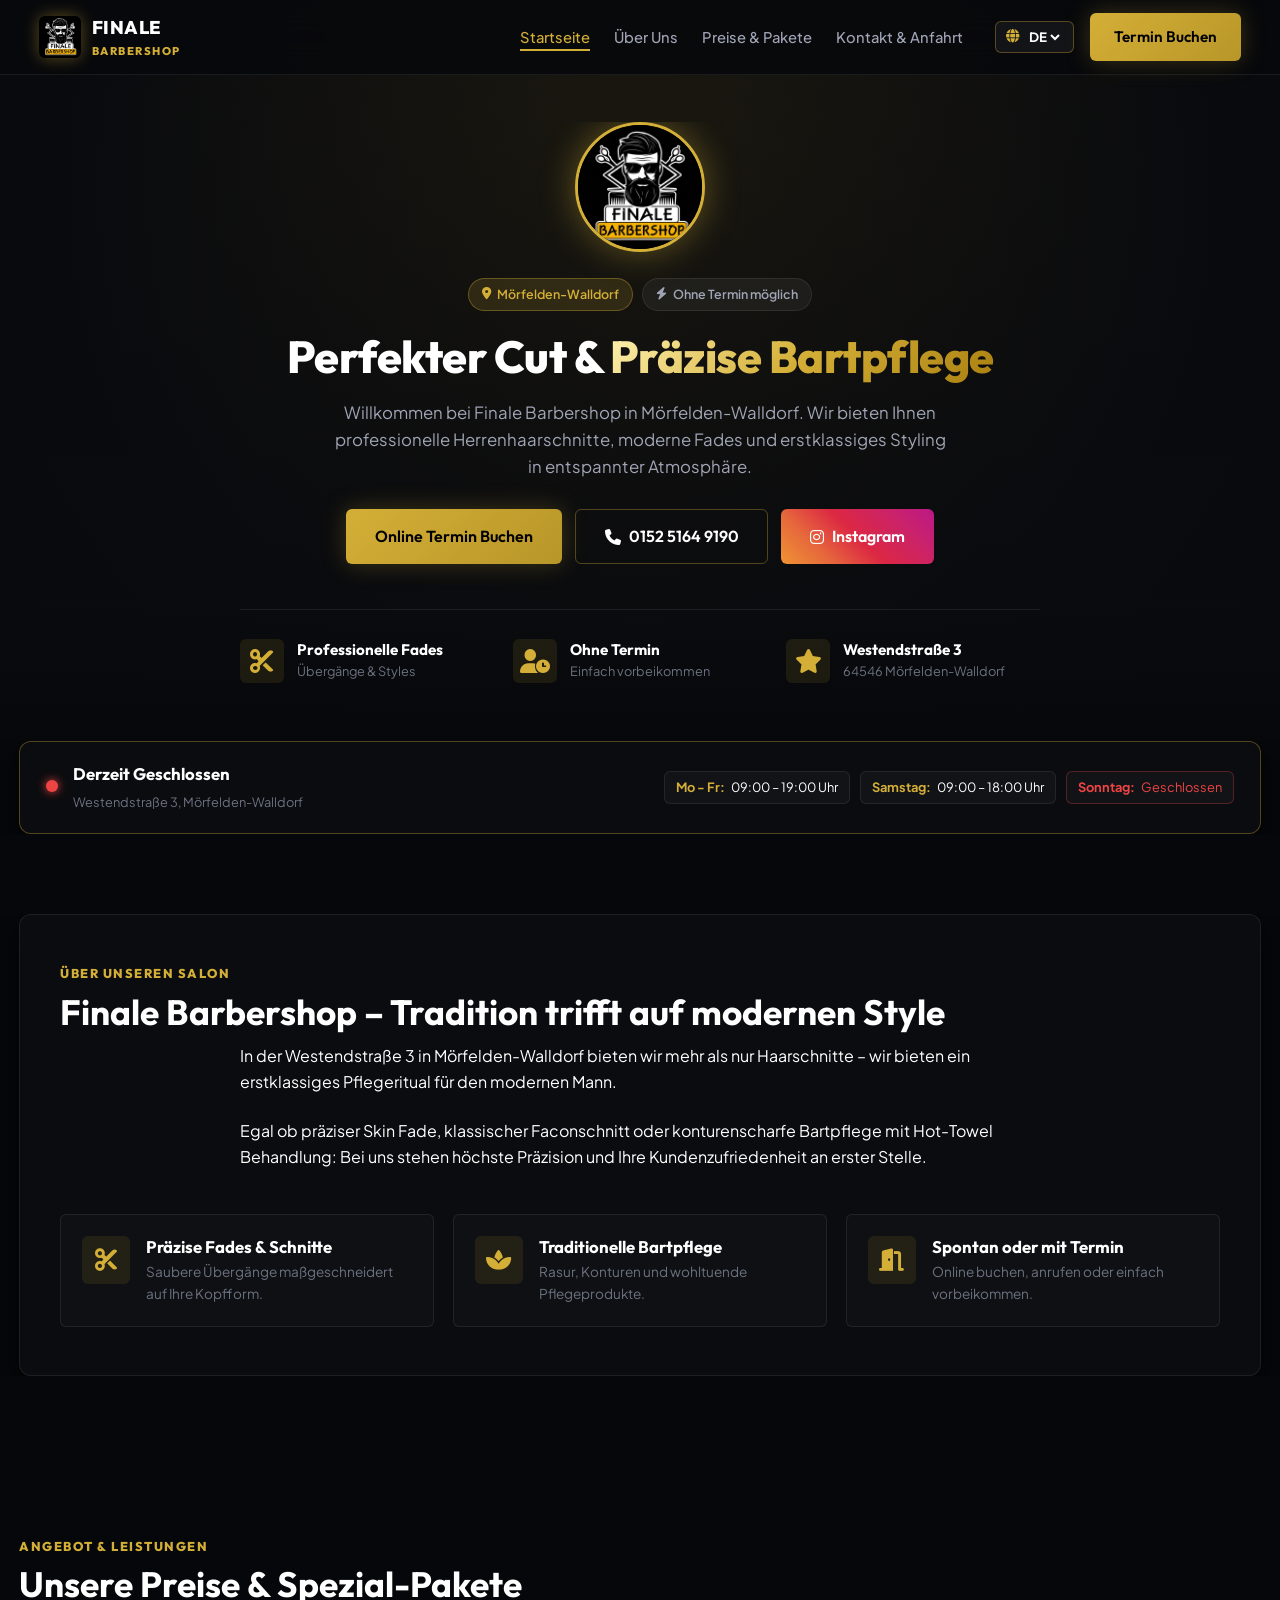
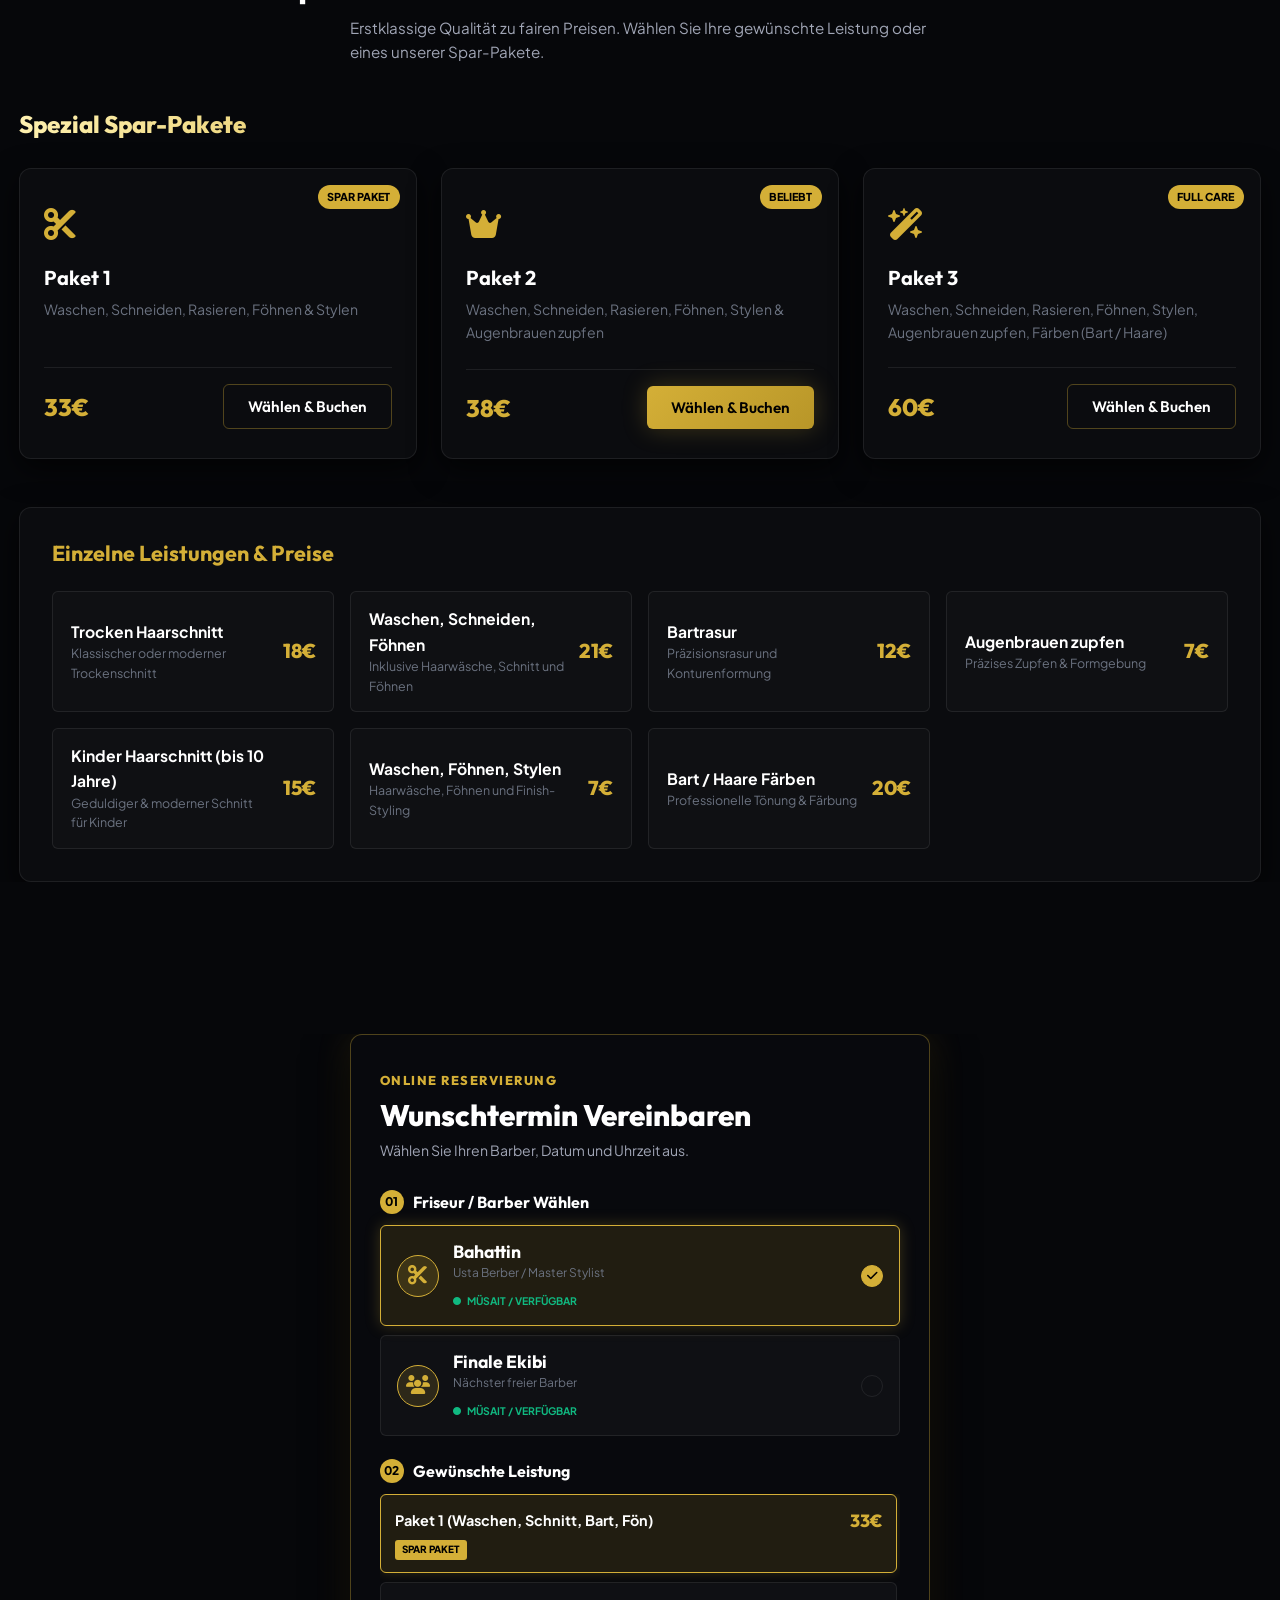
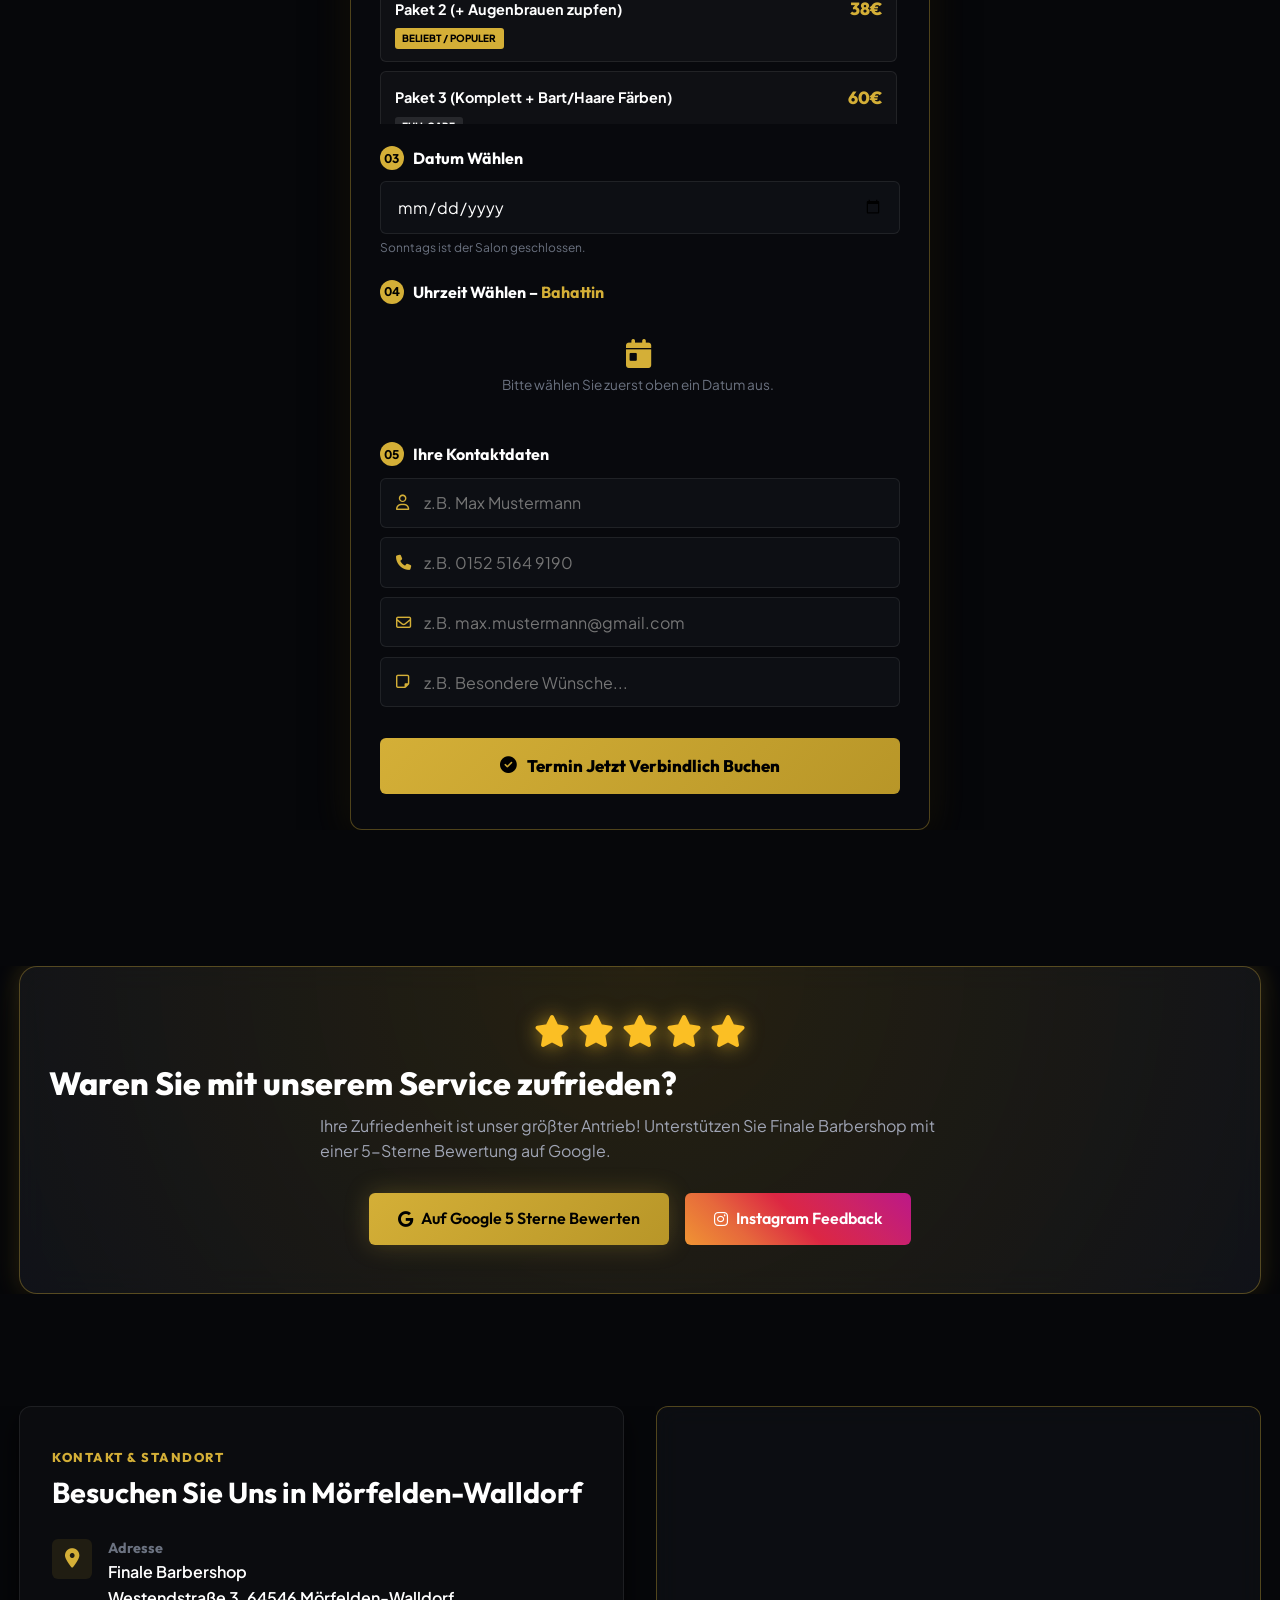
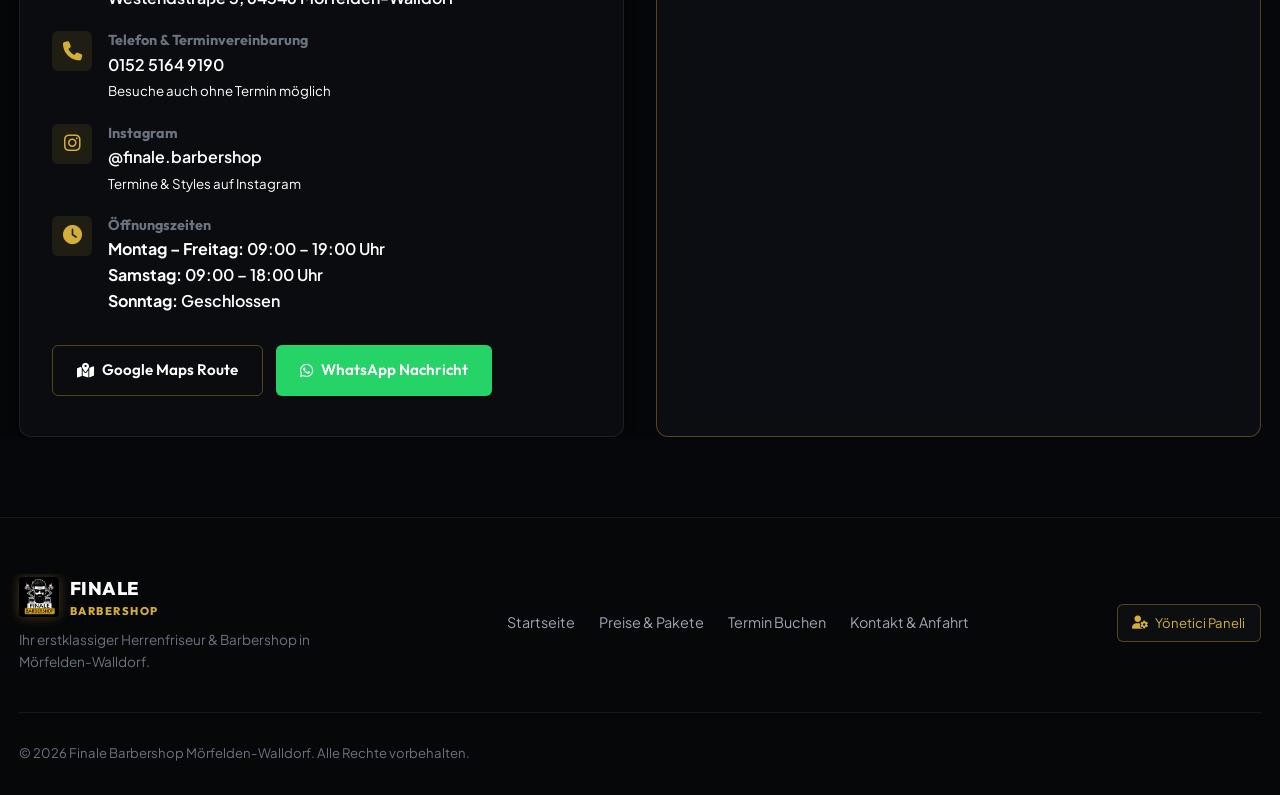
==== commit 8424572b: "Add files via upload" ====
--- a/index.html
+++ b/index.html
@@ -19,7 +19,7 @@
     <link rel="stylesheet" href="https://cdnjs.cloudflare.com/ajax/libs/font-awesome/6.4.0/css/all.min.css">
     
     <!-- Stylesheet with Cache Buster -->
-    <link rel="stylesheet" href="style.css?v=8.0">
+    <link rel="stylesheet" href="style.css?v=9.0">
 </head>
 <body>
 
@@ -192,7 +192,7 @@
                             <div class="feature-icon"><i class="fa-solid fa-door-open"></i></div>
                             <div class="feature-info">
                                 <h3 data-i18n="feat3Title">Spontan oder mit Termin</h3>
-                                <p data-i18n="feat3Desc">Online buchen, anrufen oder einfach vorbeikommen.</p>
+                                <p data-i18n="feat3Desc">Online buchen, anrufen veya einfach vorbeikommen.</p>
                             </div>
                         </div>
                     </div>
@@ -259,7 +259,7 @@
                         <div class="price-item" onclick="quickSelectService('Trocken Haarschnitt')" style="cursor:pointer;">
                             <div class="price-info">
                                 <span class="price-title" data-i18n="p1Name">Trocken Haarschnitt</span>
-                                <span class="price-sub" data-i18n="p1Sub">Klassischer oder moderner Trockenschnitt</span>
+                                <span class="price-sub" data-i18n="p1Sub">Klassischer veya moderner Trockenschnitt</span>
                             </div>
                             <span class="price-tag">18&euro;</span>
                         </div>
@@ -310,19 +310,19 @@
             </div>
         </section>
 
-        <!-- MASTER R8-STYLE CLEAN BOOKING SECTION -->
-        <section id="booking" class="r8-booking-section">
+        <!-- LUXURY R8-STYLE STREAM BOOKING SECTION -->
+        <section id="booking" class="booking-atelier-section">
             <div class="container">
-                <div class="r8-booking-box">
+                <div class="booking-atelier-card">
                     
-                    <div class="r8-booking-header text-center">
+                    <div class="atelier-header text-center">
                         <div class="section-tag" data-i18n="bookingTag">ONLINE RESERVIERUNG</div>
-                        <h2 class="r8-booking-title" data-i18n="bookingTitle">Wunschtermin Vereinbaren</h2>
-                        <p class="r8-booking-sub" data-i18n="bookingSub">W&auml;hlen Sie Ihren Barber, Datum und Uhrzeit aus.</p>
+                        <h2 class="atelier-title" data-i18n="bookingTitle">Wunschtermin Vereinbaren</h2>
+                        <p class="atelier-sub" data-i18n="bookingSub">W&auml;hlen Sie Ihren Barber, Datum und Uhrzeit aus.</p>
                     </div>
 
                     <!-- Closed Notice -->
-                    <div id="salonClosedNotice" class="r8-closed-notice" style="display:none;">
+                    <div id="salonClosedNotice" class="atelier-closed-alert" style="display:none;">
                         <i class="fa-solid fa-store-slash"></i>
                         <div>
                             <strong data-i18n="salonClosedTitle">Salon ist derzeit geschlossen</strong>
@@ -330,86 +330,186 @@
                         </div>
                     </div>
 
-                    <form id="booking-form" class="r8-form-stream">
+                    <form id="booking-form" class="atelier-wizard-form">
                         
-                        <!-- ADIM 1: BERBER SECIMI (100% DIKEY) -->
-                        <div class="r8-step">
-                            <div class="r8-step-title">
-                                <span class="r8-step-num">01</span>
+                        <!-- ADIM 1: BERBER SECIMI (%100 DIKEY AKIS) -->
+                        <div class="atelier-step-box">
+                            <div class="step-badge-row">
+                                <span class="step-circle-num">01</span>
                                 <h3 data-i18n="lblBarber">Friseur / Barber W&auml;hlen</h3>
                             </div>
 
-                            <div class="r8-barbers-list">
+                            <div class="barbers-flow-list">
                                 <!-- Barber 1: Bahattin -->
-                                <div class="r8-barber-card selected" id="barberBahattin" onclick="selectBarber('Bahattin')">
-                                    <div class="r8-barber-icon"><i class="fa-solid fa-scissors"></i></div>
-                                    <div class="r8-barber-info">
-                                        <h4 class="r8-barber-name">Bahattin</h4>
-                                        <p class="r8-barber-role" data-i18n="barber1Role">Usta Berber / Master Stylist</p>
-                                    </div>
-                                    <div class="r8-barber-check"><i class="fa-solid fa-check"></i></div>
+                                <div class="barber-touch-card selected" id="barberBahattin" onclick="selectBarber('Bahattin')">
+                                    <div class="barber-avatar-circ"><i class="fa-solid fa-scissors"></i></div>
+                                    <div class="barber-meta-block">
+                                        <h4 class="barber-title-txt">Bahattin</h4>
+                                        <p class="barber-role-txt" data-i18n="barber1Role">Usta Berber / Master Stylist</p>
+                                        <span class="barber-live-pill"><i class="fa-solid fa-circle"></i> M&uuml;sait / Verf&uuml;gbar</span>
+                                    </div>
+                                    <div class="barber-check-circ"><i class="fa-solid fa-check"></i></div>
                                 </div>
 
                                 <!-- Barber 2: Finale Ekibi -->
-                                <div class="r8-barber-card" id="barberTeam" onclick="selectBarber('Finale Barber Team')">
-                                    <div class="r8-barber-icon"><i class="fa-solid fa-users"></i></div>
-                                    <div class="r8-barber-info">
-                                        <h4 class="r8-barber-name">Finale Ekibi</h4>
-                                        <p class="r8-barber-role" data-i18n="barber2Role">N&auml;chster freier Barber</p>
-                                    </div>
-                                    <div class="r8-barber-check"><i class="fa-solid fa-check"></i></div>
+                                <div class="barber-touch-card" id="barberTeam" onclick="selectBarber('Finale Barber Team')">
+                                    <div class="barber-avatar-circ"><i class="fa-solid fa-users"></i></div>
+                                    <div class="barber-meta-block">
+                                        <h4 class="barber-title-txt">Finale Ekibi</h4>
+                                        <p class="barber-role-txt" data-i18n="barber2Role">N&auml;chster freier Barber</p>
+                                        <span class="barber-live-pill"><i class="fa-solid fa-circle"></i> M&uuml;sait / Verf&uuml;gbar</span>
+                                    </div>
+                                    <div class="barber-check-circ"><i class="fa-solid fa-check"></i></div>
                                 </div>
                             </div>
                             <input type="hidden" id="selectedBarber" value="Bahattin" required>
                         </div>
 
-                        <!-- ADIM 2: HIZMET SECIMI -->
-                        <div class="r8-step">
-                            <div class="r8-step-title">
-                                <span class="r8-step-num">02</span>
+                        <!-- ADIM 2: HIZMET MENUSU (R8 STYLE INTERACTIVE TILES) -->
+                        <div class="atelier-step-box">
+                            <div class="step-badge-row">
+                                <span class="step-circle-num">02</span>
                                 <h3 data-i18n="lblService">Gew&uuml;nschte Leistung</h3>
                             </div>
-                            <div class="r8-input-wrapper">
-                                <select id="serviceSelect" class="r8-input-control" required>
-                                    <option value="" disabled selected data-i18n="phSelectService">Bitte Leistung w&auml;hlen...</option>
-                                    <optgroup label="Spezial-Pakete">
-                                        <option value="Paket 1: Waschen, Schneiden, Rasieren, F&ouml;hnen &amp; Stylen (33&euro;)">Paket 1 - Waschen, Schneiden, Rasieren, F&ouml;hnen &amp; Stylen (33&euro;)</option>
-                                        <option value="Paket 2: Waschen, Schneiden, Rasieren, F&ouml;hnen, Stylen &amp; Augenbrauen (38&euro;)">Paket 2 - Waschen, Schneiden, Rasieren, F&ouml;hnen, Stylen &amp; Augenbrauen (38&euro;)</option>
-                                        <option value="Paket 3: Waschen, Schneiden, Rasieren, F&ouml;hnen, Stylen, Augenbrauen, F&auml;rben (60&euro;)">Paket 3 - Komplett + F&auml;rben (Bart/Haare) (60&euro;)</option>
-                                    </optgroup>
-                                    <optgroup label="Einzelne Leistungen">
-                                        <option value="Trocken Haarschnitt (18&euro;)">Trocken Haarschnitt (18&euro;)</option>
-                                        <option value="Waschen, Schneiden, F&ouml;hnen (21&euro;)">Waschen, Schneiden, F&ouml;hnen (21&euro;)</option>
-                                        <option value="Bartrasur (12&euro;)">Bartrasur (12&euro;)</option>
-                                        <option value="Augenbrauen zupfen (7&euro;)">Augenbrauen zupfen (7&euro;)</option>
-                                        <option value="Kinder Haarschnitt bis 10 Jahre (15&euro;)">Kinder Haarschnitt bis 10 Jahre (15&euro;)</option>
-                                        <option value="Waschen, F&ouml;hnen, Stylen (7&euro;)">Waschen, F&ouml;hnen, Stylen (7&euro;)</option>
-                                        <option value="Bart / Haare F&auml;rben (20&euro;)">Bart / Haare F&auml;rben (20&euro;)</option>
-                                    </optgroup>
-                                </select>
-                            </div>
+
+                            <div class="service-tiles-flow">
+                                <!-- Paket 1 -->
+                                <label class="service-tile-item">
+                                    <input type="radio" name="serviceOption" value="Paket 1: Waschen, Schneiden, Rasieren, F&ouml;hnen &amp; Stylen (33&euro;)" checked onchange="syncServiceChoice(this.value)">
+                                    <div class="tile-inner-box">
+                                        <div class="tile-top-row">
+                                            <span class="tile-name">Paket 1 (Waschen, Schnitt, Bart, F&ouml;n)</span>
+                                            <span class="tile-price">33&euro;</span>
+                                        </div>
+                                        <span class="tile-badge-tag gold">SPAR PAKET</span>
+                                    </div>
+                                </label>
+
+                                <!-- Paket 2 (VIP) -->
+                                <label class="service-tile-item">
+                                    <input type="radio" name="serviceOption" value="Paket 2: Waschen, Schneiden, Rasieren, F&ouml;hnen, Stylen &amp; Augenbrauen (38&euro;)" onchange="syncServiceChoice(this.value)">
+                                    <div class="tile-inner-box featured">
+                                        <div class="tile-top-row">
+                                            <span class="tile-name">Paket 2 (+ Augenbrauen zupfen)</span>
+                                            <span class="tile-price">38&euro;</span>
+                                        </div>
+                                        <span class="tile-badge-tag gold">BELIEBT / POPULER</span>
+                                    </div>
+                                </label>
+
+                                <!-- Paket 3 (Full Care) -->
+                                <label class="service-tile-item">
+                                    <input type="radio" name="serviceOption" value="Paket 3: Waschen, Schneiden, Rasieren, F&ouml;hnen, Stylen, Augenbrauen, F&auml;rben (60&euro;)" onchange="syncServiceChoice(this.value)">
+                                    <div class="tile-inner-box">
+                                        <div class="tile-top-row">
+                                            <span class="tile-name">Paket 3 (Komplett + Bart/Haare F&auml;rben)</span>
+                                            <span class="tile-price">60&euro;</span>
+                                        </div>
+                                        <span class="tile-badge-tag">FULL CARE</span>
+                                    </div>
+                                </label>
+
+                                <!-- Single: Trocken Haarschnitt -->
+                                <label class="service-tile-item">
+                                    <input type="radio" name="serviceOption" value="Trocken Haarschnitt (18&euro;)" onchange="syncServiceChoice(this.value)">
+                                    <div class="tile-inner-box">
+                                        <div class="tile-top-row">
+                                            <span class="tile-name">Trocken Haarschnitt</span>
+                                            <span class="tile-price">18&euro;</span>
+                                        </div>
+                                    </div>
+                                </label>
+
+                                <!-- Single: Waschen, Schneiden, F??hnen -->
+                                <label class="service-tile-item">
+                                    <input type="radio" name="serviceOption" value="Waschen, Schneiden, F&ouml;hnen (21&euro;)" onchange="syncServiceChoice(this.value)">
+                                    <div class="tile-inner-box">
+                                        <div class="tile-top-row">
+                                            <span class="tile-name">Waschen, Schneiden, F&ouml;hnen</span>
+                                            <span class="tile-price">21&euro;</span>
+                                        </div>
+                                    </div>
+                                </label>
+
+                                <!-- Single: Bartrasur -->
+                                <label class="service-tile-item">
+                                    <input type="radio" name="serviceOption" value="Bartrasur (12&euro;)" onchange="syncServiceChoice(this.value)">
+                                    <div class="tile-inner-box">
+                                        <div class="tile-top-row">
+                                            <span class="tile-name">Bartrasur (Ustura Sakal Tiras)</span>
+                                            <span class="tile-price">12&euro;</span>
+                                        </div>
+                                    </div>
+                                </label>
+
+                                <!-- Single: Augenbrauen -->
+                                <label class="service-tile-item">
+                                    <input type="radio" name="serviceOption" value="Augenbrauen zupfen (7&euro;)" onchange="syncServiceChoice(this.value)">
+                                    <div class="tile-inner-box">
+                                        <div class="tile-top-row">
+                                            <span class="tile-name">Augenbrauen zupfen (Kas Alma)</span>
+                                            <span class="tile-price">7&euro;</span>
+                                        </div>
+                                    </div>
+                                </label>
+
+                                <!-- Single: Kinder -->
+                                <label class="service-tile-item">
+                                    <input type="radio" name="serviceOption" value="Kinder Haarschnitt bis 10 Jahre (15&euro;)" onchange="syncServiceChoice(this.value)">
+                                    <div class="tile-inner-box">
+                                        <div class="tile-top-row">
+                                            <span class="tile-name">Kinder Haarschnitt (bis 10 Jahre)</span>
+                                            <span class="tile-price">15&euro;</span>
+                                        </div>
+                                    </div>
+                                </label>
+
+                                <!-- Single: Waschen, F??hnen, Stylen -->
+                                <label class="service-tile-item">
+                                    <input type="radio" name="serviceOption" value="Waschen, F&ouml;hnen, Stylen (7&euro;)" onchange="syncServiceChoice(this.value)">
+                                    <div class="tile-inner-box">
+                                        <div class="tile-top-row">
+                                            <span class="tile-name">Waschen, F&ouml;hnen, Stylen</span>
+                                            <span class="tile-price">7&euro;</span>
+                                        </div>
+                                    </div>
+                                </label>
+
+                                <!-- Single: Bart / Haare F??rben -->
+                                <label class="service-tile-item">
+                                    <input type="radio" name="serviceOption" value="Bart / Haare F&auml;rben (20&euro;)" onchange="syncServiceChoice(this.value)">
+                                    <div class="tile-inner-box">
+                                        <div class="tile-top-row">
+                                            <span class="tile-name">Bart / Haare F&auml;rben</span>
+                                            <span class="tile-price">20&euro;</span>
+                                        </div>
+                                    </div>
+                                </label>
+                            </div>
+                            <!-- Hidden Select for form payload -->
+                            <input type="hidden" id="serviceSelect" value="Paket 1: Waschen, Schneiden, Rasieren, F&ouml;hnen &amp; Stylen (33&euro;)" required>
                         </div>
 
                         <!-- ADIM 3: TARIH SECIMI -->
-                        <div class="r8-step">
-                            <div class="r8-step-title">
-                                <span class="r8-step-num">03</span>
+                        <div class="atelier-step-box">
+                            <div class="step-badge-row">
+                                <span class="step-circle-num">03</span>
                                 <h3 data-i18n="lblDate">Datum W&auml;hlen</h3>
                             </div>
-                            <div class="r8-input-wrapper">
-                                <input type="date" id="bookingDate" class="r8-input-control" required>
-                                <span class="r8-hint" data-i18n="dateHelp">Sonntags ist der Salon geschlossen.</span>
-                            </div>
-                        </div>
-
-                        <!-- ADIM 4: SAAT SECIMI (HER BERBERIN TAKVIMI AYRI) -->
-                        <div class="r8-step">
-                            <div class="r8-step-title">
-                                <span class="r8-step-num">04</span>
-                                <h3><span data-i18n="lblTime">Uhrzeit W&auml;hlen</span> &ndash; <span id="r8BarberLiveName" class="gold-text">Bahattin</span></h3>
-                            </div>
-                            <div id="timeSlotsContainer" class="r8-slots-container">
-                                <div class="r8-slots-empty">
+                            <div class="input-date-wrap">
+                                <input type="date" id="bookingDate" class="atelier-control" required>
+                                <span class="atelier-hint" data-i18n="dateHelp">Sonntags ist der Salon geschlossen.</span>
+                            </div>
+                        </div>
+
+                        <!-- ADIM 4: SAAT SECIMI (BAGIMSIZ BERBER TAKVIMI) -->
+                        <div class="atelier-step-box">
+                            <div class="step-badge-row">
+                                <span class="step-circle-num">04</span>
+                                <h3><span data-i18n="lblTime">Uhrzeit W&auml;hlen</span> &ndash; <strong id="atelierBarberLiveName" class="gold-text">Bahattin</strong></h3>
+                            </div>
+                            <div id="timeSlotsContainer" class="slots-pill-grid">
+                                <div class="slots-empty-notice">
                                     <i class="fa-solid fa-calendar-day"></i>
                                     <span data-i18n="timeSlotPlaceholder">Bitte w&auml;hlen Sie zuerst oben ein Datum aus.</span>
                                 </div>
@@ -418,25 +518,25 @@
                         </div>
 
                         <!-- ADIM 5: MUSTERI BILGILERI -->
-                        <div class="r8-step">
-                            <div class="r8-step-title">
-                                <span class="r8-step-num">05</span>
+                        <div class="atelier-step-box">
+                            <div class="step-badge-row">
+                                <span class="step-circle-num">05</span>
                                 <h3>Ihre Kontaktdaten</h3>
                             </div>
-                            <div class="r8-inputs-list">
-                                <div class="r8-field-box">
+                            <div class="atelier-inputs-stream">
+                                <div class="atelier-input-group">
                                     <i class="fa-regular fa-user"></i>
                                     <input type="text" id="customerName" placeholder="Vor- &amp; Nachname" data-ph-i18n="phName" required>
                                 </div>
-                                <div class="r8-field-box">
+                                <div class="atelier-input-group">
                                     <i class="fa-solid fa-phone"></i>
                                     <input type="tel" id="customerPhone" placeholder="Telefonnummer" data-ph-i18n="phPhone" required>
                                 </div>
-                                <div class="r8-field-box">
+                                <div class="atelier-input-group">
                                     <i class="fa-regular fa-envelope"></i>
                                     <input type="email" id="customerEmail" placeholder="E-Mail Adresse" data-ph-i18n="phEmail" required>
                                 </div>
-                                <div class="r8-field-box">
+                                <div class="atelier-input-group">
                                     <i class="fa-regular fa-note-sticky"></i>
                                     <input type="text" id="customerNotes" placeholder="Anmerkungen (Optional)" data-ph-i18n="phNotes">
                                 </div>
@@ -444,7 +544,7 @@
                         </div>
 
                         <!-- ONAY BUTONU -->
-                        <button type="submit" class="r8-submit-btn pulse-glow" id="submitBookingBtn">
+                        <button type="submit" class="atelier-submit-btn pulse-glow" id="submitBookingBtn">
                             <i class="fa-solid fa-check-circle"></i> <span data-i18n="btnConfirmBooking">Termin Jetzt Verbindlich Buchen</span>
                         </button>
                     </form>
@@ -605,6 +705,6 @@
     </div>
 
     <!-- JavaScript File with Cache Buster -->
-    <script src="script.js?v=8.0"></script>
+    <script src="script.js?v=9.0"></script>
 </body>
 </html>
--- a/style.css
+++ b/style.css
@@ -1,5 +1,5 @@
 ﻿/* ==========================================================================
-   DER FINALE BARBERSHOP - LUXURY MODERN STYLESHEET (V8 COMPLETE)
+   DER FINALE BARBERSHOP - LUXURY MODERN STYLESHEET (V9 REBUILT R8 ARCHITECTURE)
    ========================================================================== */
 
 :root {
@@ -77,7 +77,7 @@
 button, input, select, textarea {
     font-family: inherit;
     max-width: 100%;
-    font-size: 16px; /* Fix iOS zoom */
+    font-size: 16px; /* Prevents iOS auto-zoom */
 }
 
 /* Container */
@@ -780,14 +780,14 @@
 }
 
 /* ==========================================================================
-   R8-STYLE MASTER STREAM BOOKING (ZERO OVERFLOW, 100% FLAT DEDICATED STREAM)
+   ATELIER R8 LUXURY APPOINTMENT SECTION (V9 SHOWSTOPPER)
    ========================================================================== */
-.r8-booking-section {
-    padding: 4rem 0;
-    width: 100%;
-}
-
-.r8-booking-box {
+.booking-atelier-section {
+    padding: 4.5rem 0;
+    width: 100%;
+}
+
+.booking-atelier-card {
     background: #08090d;
     border: 1px solid var(--border-gold);
     border-radius: var(--radius-md);
@@ -795,46 +795,46 @@
     width: 100%;
     max-width: 580px;
     margin: 0 auto;
-    box-shadow: 0 15px 45px rgba(0, 0, 0, 0.8), 0 0 35px rgba(212, 175, 55, 0.15);
-}
-
-.r8-booking-header {
+    box-shadow: 0 15px 45px rgba(0, 0, 0, 0.85), 0 0 35px rgba(212, 175, 55, 0.15);
+}
+
+.atelier-header {
     margin-bottom: 1.8rem;
 }
 
-.r8-booking-title {
+.atelier-title {
     font-size: 1.85rem;
     font-weight: 800;
     color: #fff;
     margin-bottom: 0.3rem;
 }
 
-.r8-booking-sub {
+.atelier-sub {
     font-size: 0.88rem;
     color: var(--text-secondary);
 }
 
-.r8-form-stream {
+.atelier-wizard-form {
     display: flex;
     flex-direction: column;
     gap: 1.4rem;
     width: 100%;
 }
 
-.r8-step {
+.atelier-step-box {
     display: flex;
     flex-direction: column;
-    gap: 0.65rem;
-    width: 100%;
-}
-
-.r8-step-title {
+    gap: 0.7rem;
+    width: 100%;
+}
+
+.step-badge-row {
     display: flex;
     align-items: center;
     gap: 0.6rem;
 }
 
-.r8-step-num {
+.step-circle-num {
     width: 24px;
     height: 24px;
     background: var(--primary-gold);
@@ -848,25 +848,25 @@
     flex-shrink: 0;
 }
 
-.r8-step-title h3 {
+.step-badge-row h3 {
     font-size: 1rem;
     font-weight: 700;
     color: #fff;
 }
 
-/* Barber Cards Vertical Stream */
-.r8-barbers-list {
+/* Step 1: Barber Flow List (100% Vertical Flat Touch Cards) */
+.barbers-flow-list {
     display: flex;
     flex-direction: column;
     gap: 0.6rem;
     width: 100%;
 }
 
-.r8-barber-card {
+.barber-touch-card {
     background: rgba(255, 255, 255, 0.03);
     border: 1px solid var(--border-light);
     border-radius: var(--radius-sm);
-    padding: 0.85rem 1rem;
+    padding: 0.9rem 1rem;
     display: flex;
     align-items: center;
     gap: 0.9rem;
@@ -874,22 +874,23 @@
     transition: var(--transition);
     user-select: none;
     width: 100%;
-}
-
-.r8-barber-card:hover {
+    position: relative;
+}
+
+.barber-touch-card:hover {
     border-color: var(--primary-gold);
     background: rgba(212, 175, 55, 0.06);
 }
 
-.r8-barber-card.selected {
+.barber-touch-card.selected {
     background: rgba(212, 175, 55, 0.12);
     border: 1.5px solid var(--primary-gold);
     box-shadow: 0 0 15px rgba(212, 175, 55, 0.25);
 }
 
-.r8-barber-icon {
-    width: 40px;
-    height: 40px;
+.barber-avatar-circ {
+    width: 42px;
+    height: 42px;
     border-radius: 50%;
     background: rgba(212, 175, 55, 0.15);
     border: 1px solid var(--primary-gold);
@@ -897,28 +898,43 @@
     display: flex;
     align-items: center;
     justify-content: center;
-    font-size: 1.15rem;
+    font-size: 1.2rem;
     flex-shrink: 0;
 }
 
-.r8-barber-info {
+.barber-meta-block {
     flex: 1;
     min-width: 0;
 }
 
-.r8-barber-name {
+.barber-title-txt {
     font-family: var(--font-heading);
-    font-size: 1.05rem;
+    font-size: 1.1rem;
     font-weight: 700;
     color: #fff;
 }
 
-.r8-barber-role {
+.barber-role-txt {
     font-size: 0.75rem;
     color: var(--text-muted);
-}
-
-.r8-barber-check {
+    margin-bottom: 0.2rem;
+}
+
+.barber-live-pill {
+    display: inline-flex;
+    align-items: center;
+    gap: 0.35rem;
+    font-size: 0.65rem;
+    color: var(--status-open);
+    font-weight: 700;
+    text-transform: uppercase;
+}
+
+.barber-live-pill i {
+    font-size: 0.5rem;
+}
+
+.barber-check-circ {
     width: 22px;
     height: 22px;
     border-radius: 50%;
@@ -932,18 +948,98 @@
     flex-shrink: 0;
 }
 
-.r8-barber-card.selected .r8-barber-check {
+.barber-touch-card.selected .barber-check-circ {
     background: var(--primary-gold);
     border-color: var(--primary-gold);
     color: #000;
 }
 
-/* Input Controls */
-.r8-input-wrapper {
-    width: 100%;
-}
-
-.r8-input-control {
+/* Step 2: Interactive Service Tiles Flow */
+.service-tiles-flow {
+    display: flex;
+    flex-direction: column;
+    gap: 0.55rem;
+    width: 100%;
+    max-height: 230px;
+    overflow-y: auto;
+    padding-right: 0.2rem;
+}
+
+.service-tile-item {
+    cursor: pointer;
+    width: 100%;
+    display: block;
+}
+
+.service-tile-item input[type="radio"] {
+    display: none;
+}
+
+.tile-inner-box {
+    background: rgba(255, 255, 255, 0.03);
+    border: 1px solid var(--border-light);
+    border-radius: var(--radius-sm);
+    padding: 0.75rem 0.9rem;
+    display: flex;
+    flex-direction: column;
+    gap: 0.3rem;
+    transition: var(--transition);
+    width: 100%;
+}
+
+.tile-inner-box:hover {
+    border-color: var(--primary-gold);
+    background: rgba(212, 175, 55, 0.06);
+}
+
+.service-tile-item input[type="radio"]:checked + .tile-inner-box {
+    background: rgba(212, 175, 55, 0.12);
+    border: 1.5px solid var(--primary-gold);
+    box-shadow: 0 0 12px rgba(212, 175, 55, 0.2);
+}
+
+.tile-top-row {
+    display: flex;
+    align-items: center;
+    justify-content: space-between;
+    gap: 0.5rem;
+}
+
+.tile-name {
+    font-size: 0.9rem;
+    font-weight: 700;
+    color: #fff;
+}
+
+.tile-price {
+    font-family: var(--font-heading);
+    font-size: 1.1rem;
+    font-weight: 800;
+    color: var(--primary-gold);
+    white-space: nowrap;
+}
+
+.tile-badge-tag {
+    align-self: flex-start;
+    font-size: 0.62rem;
+    font-weight: 800;
+    padding: 0.15rem 0.45rem;
+    border-radius: 3px;
+    background: rgba(255, 255, 255, 0.1);
+    color: #fff;
+}
+
+.tile-badge-tag.gold {
+    background: var(--primary-gold);
+    color: #000;
+}
+
+/* Step 3: Date Input */
+.input-date-wrap {
+    width: 100%;
+}
+
+.atelier-control {
     width: 100% !important;
     background: rgba(14, 16, 22, 0.95);
     border: 1px solid var(--border-light);
@@ -957,25 +1053,20 @@
     appearance: none;
 }
 
-.r8-input-control:focus {
+.atelier-control:focus {
     border-color: var(--primary-gold);
     box-shadow: 0 0 15px rgba(212, 175, 55, 0.2);
 }
 
-.r8-input-control option {
-    background: #12141c;
-    color: #fff;
-}
-
-.r8-hint {
+.atelier-hint {
     font-size: 0.75rem;
     color: var(--text-muted);
     margin-top: 0.3rem;
     display: block;
 }
 
-/* Time Slots Grid */
-.r8-slots-container {
+/* Step 4: Time Slots Grid */
+.slots-pill-grid {
     display: grid;
     grid-template-columns: repeat(4, 1fr);
     gap: 0.45rem;
@@ -985,7 +1076,7 @@
     width: 100%;
 }
 
-.r8-slot-btn {
+.slot-pill-btn {
     background: rgba(255, 255, 255, 0.03);
     border: 1px solid var(--border-light);
     border-radius: var(--radius-sm);
@@ -999,46 +1090,46 @@
     touch-action: manipulation;
 }
 
-.r8-slot-btn span {
+.slot-pill-btn span {
     font-family: var(--font-heading);
     font-size: 0.88rem;
     font-weight: 700;
 }
 
-.r8-slot-btn small {
+.slot-pill-btn small {
     font-size: 0.62rem;
     color: var(--status-open);
 }
 
-.r8-slot-btn:hover:not(:disabled) {
+.slot-pill-btn:hover:not(:disabled) {
     border-color: var(--primary-gold);
     background: rgba(212, 175, 55, 0.12);
 }
 
-.r8-slot-btn.selected {
+.slot-pill-btn.selected {
     background: var(--primary-gold) !important;
     color: #000 !important;
     border-color: var(--primary-gold) !important;
     box-shadow: 0 0 15px rgba(212, 175, 55, 0.5);
 }
 
-.r8-slot-btn.selected small {
+.slot-pill-btn.selected small {
     color: #000 !important;
     font-weight: 700;
 }
 
-.r8-slot-btn:disabled, .r8-slot-btn.booked, .r8-slot-btn.past {
+.slot-pill-btn:disabled, .slot-pill-btn.booked, .slot-pill-btn.past {
     opacity: 0.3;
     cursor: not-allowed;
     border-color: transparent;
     background: rgba(255, 255, 255, 0.02);
 }
 
-.r8-slot-btn.booked small, .r8-slot-btn.past small {
+.slot-pill-btn.booked small, .slot-pill-btn.past small {
     color: var(--status-closed);
 }
 
-.r8-slots-empty {
+.slots-empty-notice {
     grid-column: 1 / -1;
     text-align: center;
     padding: 1.5rem 1rem;
@@ -1046,29 +1137,29 @@
     font-size: 0.85rem;
 }
 
-.r8-slots-empty i {
+.slots-empty-notice i {
     font-size: 1.8rem;
     color: var(--primary-gold);
     margin-bottom: 0.4rem;
     display: block;
 }
 
-/* Contact Inputs */
-.r8-inputs-list {
+/* Step 5: Contact Inputs Stream */
+.atelier-inputs-stream {
     display: flex;
     flex-direction: column;
     gap: 0.6rem;
     width: 100%;
 }
 
-.r8-field-box {
+.atelier-input-group {
     position: relative;
     display: flex;
     align-items: center;
     width: 100%;
 }
 
-.r8-field-box i {
+.atelier-input-group i {
     position: absolute;
     left: 1rem;
     color: var(--primary-gold);
@@ -1076,7 +1167,7 @@
     pointer-events: none;
 }
 
-.r8-field-box input {
+.atelier-input-group input {
     width: 100% !important;
     padding-left: 2.7rem !important;
     background: rgba(14, 16, 22, 0.95);
@@ -1091,13 +1182,13 @@
     transition: var(--transition);
 }
 
-.r8-field-box input:focus {
+.atelier-input-group input:focus {
     border-color: var(--primary-gold);
     box-shadow: 0 0 15px rgba(212, 175, 55, 0.2);
 }
 
 /* Submit Button */
-.r8-submit-btn {
+.atelier-submit-btn {
     width: 100%;
     background: linear-gradient(135deg, #d4af37 0%, #b89628 100%);
     color: #000;
@@ -1116,13 +1207,13 @@
     transition: var(--transition);
 }
 
-.r8-submit-btn:hover {
+.atelier-submit-btn:hover {
     background: linear-gradient(135deg, #e5c14e 0%, #c9a334 100%);
     transform: translateY(-2px);
     box-shadow: 0 0 25px rgba(212, 175, 55, 0.5);
 }
 
-.r8-closed-notice {
+.atelier-closed-alert {
     background: rgba(239, 68, 68, 0.15);
     border: 1px solid rgba(239, 68, 68, 0.4);
     color: #fca5a5;
@@ -1134,18 +1225,18 @@
     margin-bottom: 1.2rem;
 }
 
-.r8-closed-notice i {
+.atelier-closed-alert i {
     font-size: 1.5rem;
     color: #ef4444;
 }
 
-.r8-closed-notice strong {
+.atelier-closed-alert strong {
     font-size: 0.95rem;
     color: #fff;
     display: block;
 }
 
-.r8-closed-notice p {
+.atelier-closed-alert p {
     font-size: 0.8rem;
     margin: 0;
 }
@@ -1510,38 +1601,38 @@
         font-size: 1.75rem;
     }
 
-    /* R8 BOOKING BOX MOBILE */
-    .r8-booking-section {
+    /* ATELIER MOBILE CARD */
+    .booking-atelier-section {
         padding: 2rem 0 !important;
     }
 
-    .r8-booking-box {
+    .booking-atelier-card {
         padding: 1.2rem 0.85rem !important;
         border-radius: var(--radius-sm) !important;
     }
 
-    .r8-booking-title {
+    .atelier-title {
         font-size: 1.55rem;
     }
 
-    .r8-barber-card {
+    .barber-touch-card {
         padding: 0.75rem 0.8rem !important;
     }
 
-    .r8-slots-container {
+    .slots-pill-grid {
         grid-template-columns: repeat(4, 1fr) !important;
         gap: 0.35rem !important;
     }
 
-    .r8-slot-btn {
+    .slot-pill-btn {
         padding: 0.45rem 0.1rem !important;
     }
 
-    .r8-slot-btn span {
+    .slot-pill-btn span {
         font-size: 0.82rem !important;
     }
 
-    .r8-slot-btn small {
+    .slot-pill-btn small {
         font-size: 0.58rem !important;
     }
 
@@ -1557,7 +1648,7 @@
 
 /* SMALL PHONES <= 380px */
 @media (max-width: 380px) {
-    .r8-slots-container {
+    .slots-pill-grid {
         grid-template-columns: repeat(3, 1fr) !important;
     }
 }
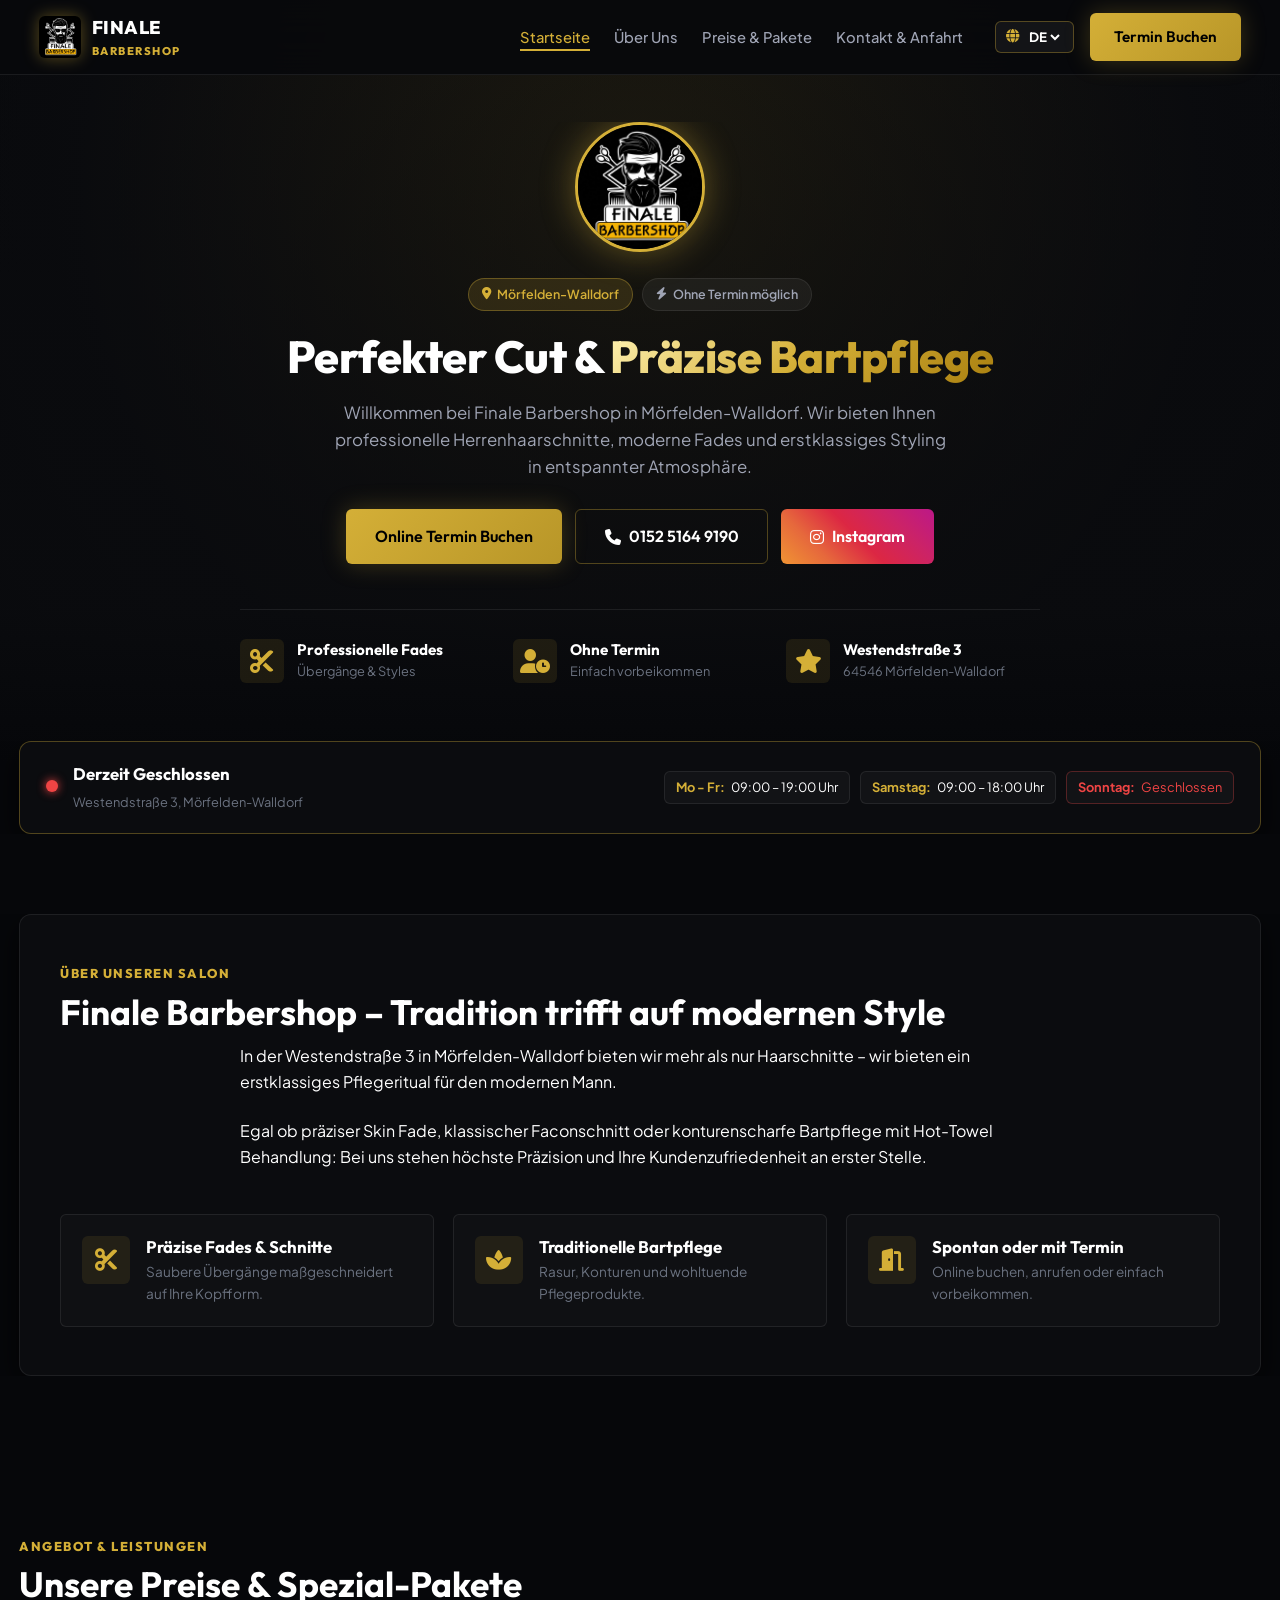
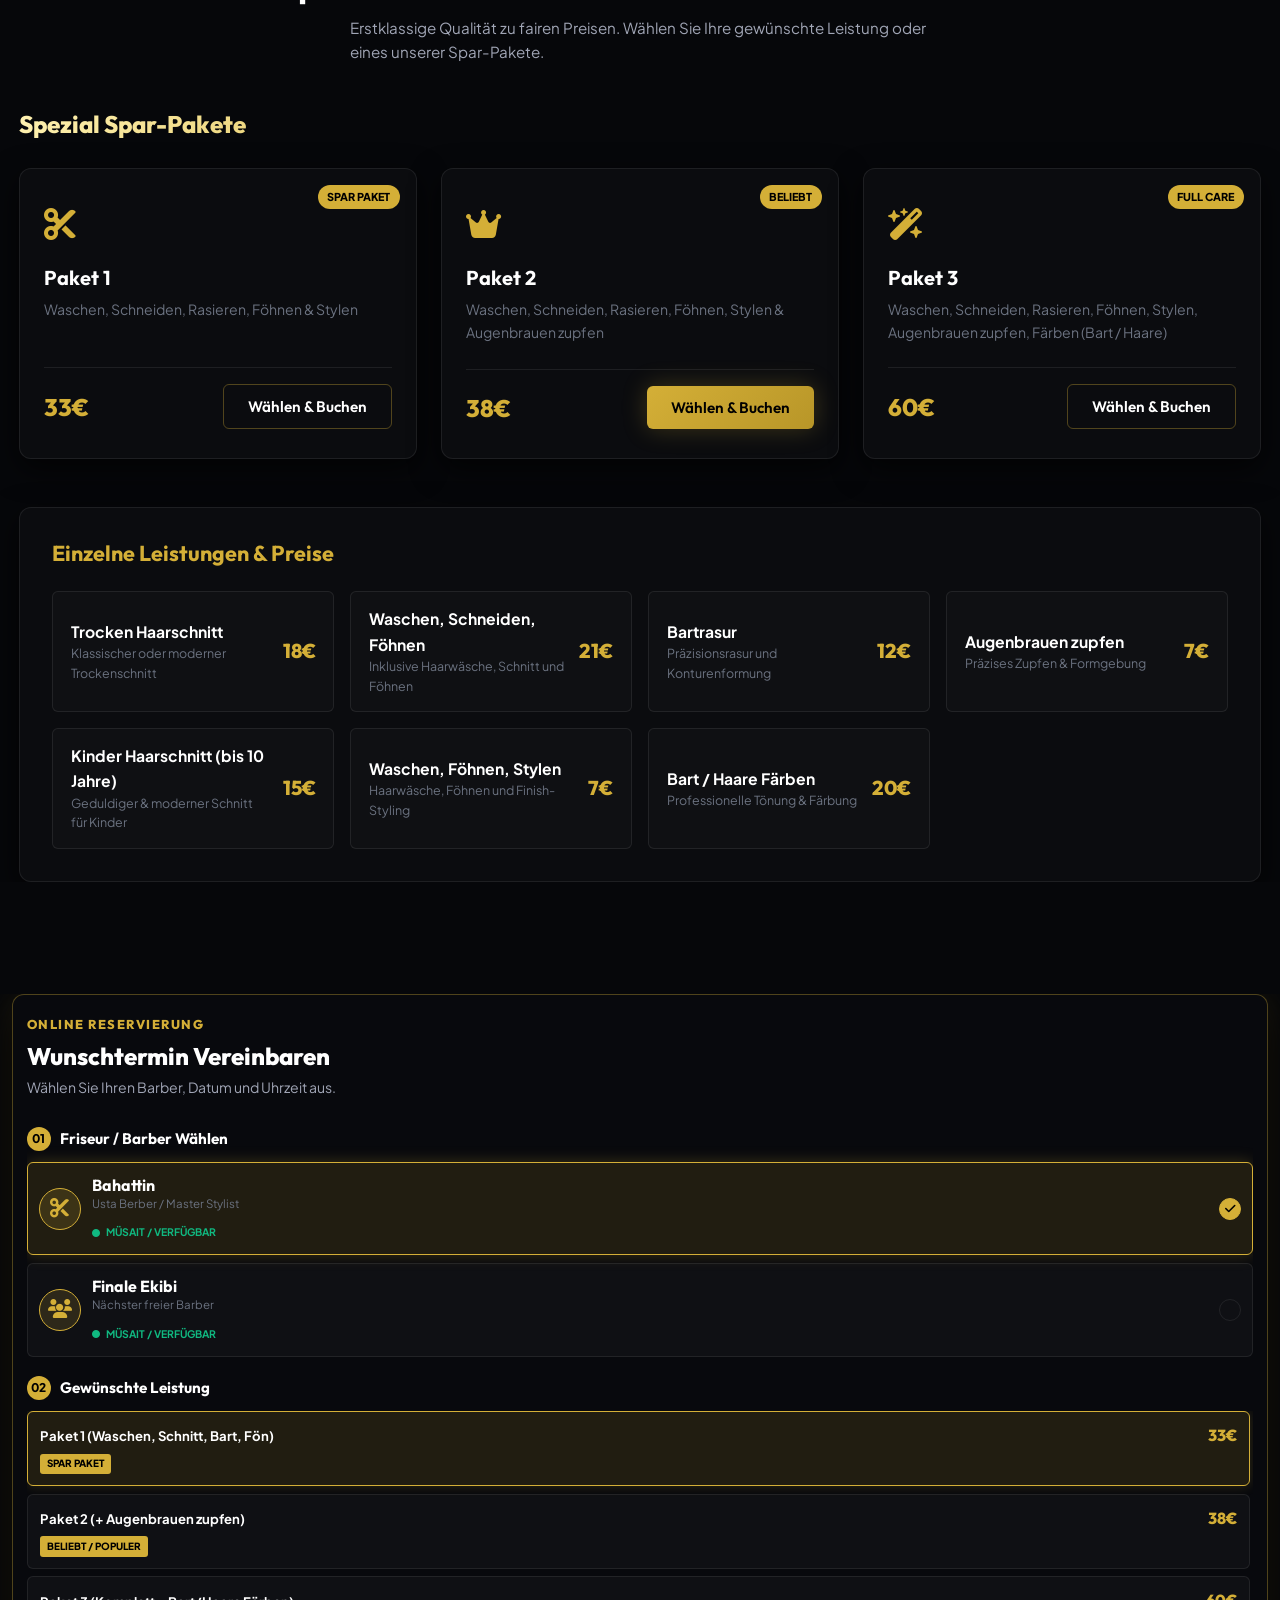
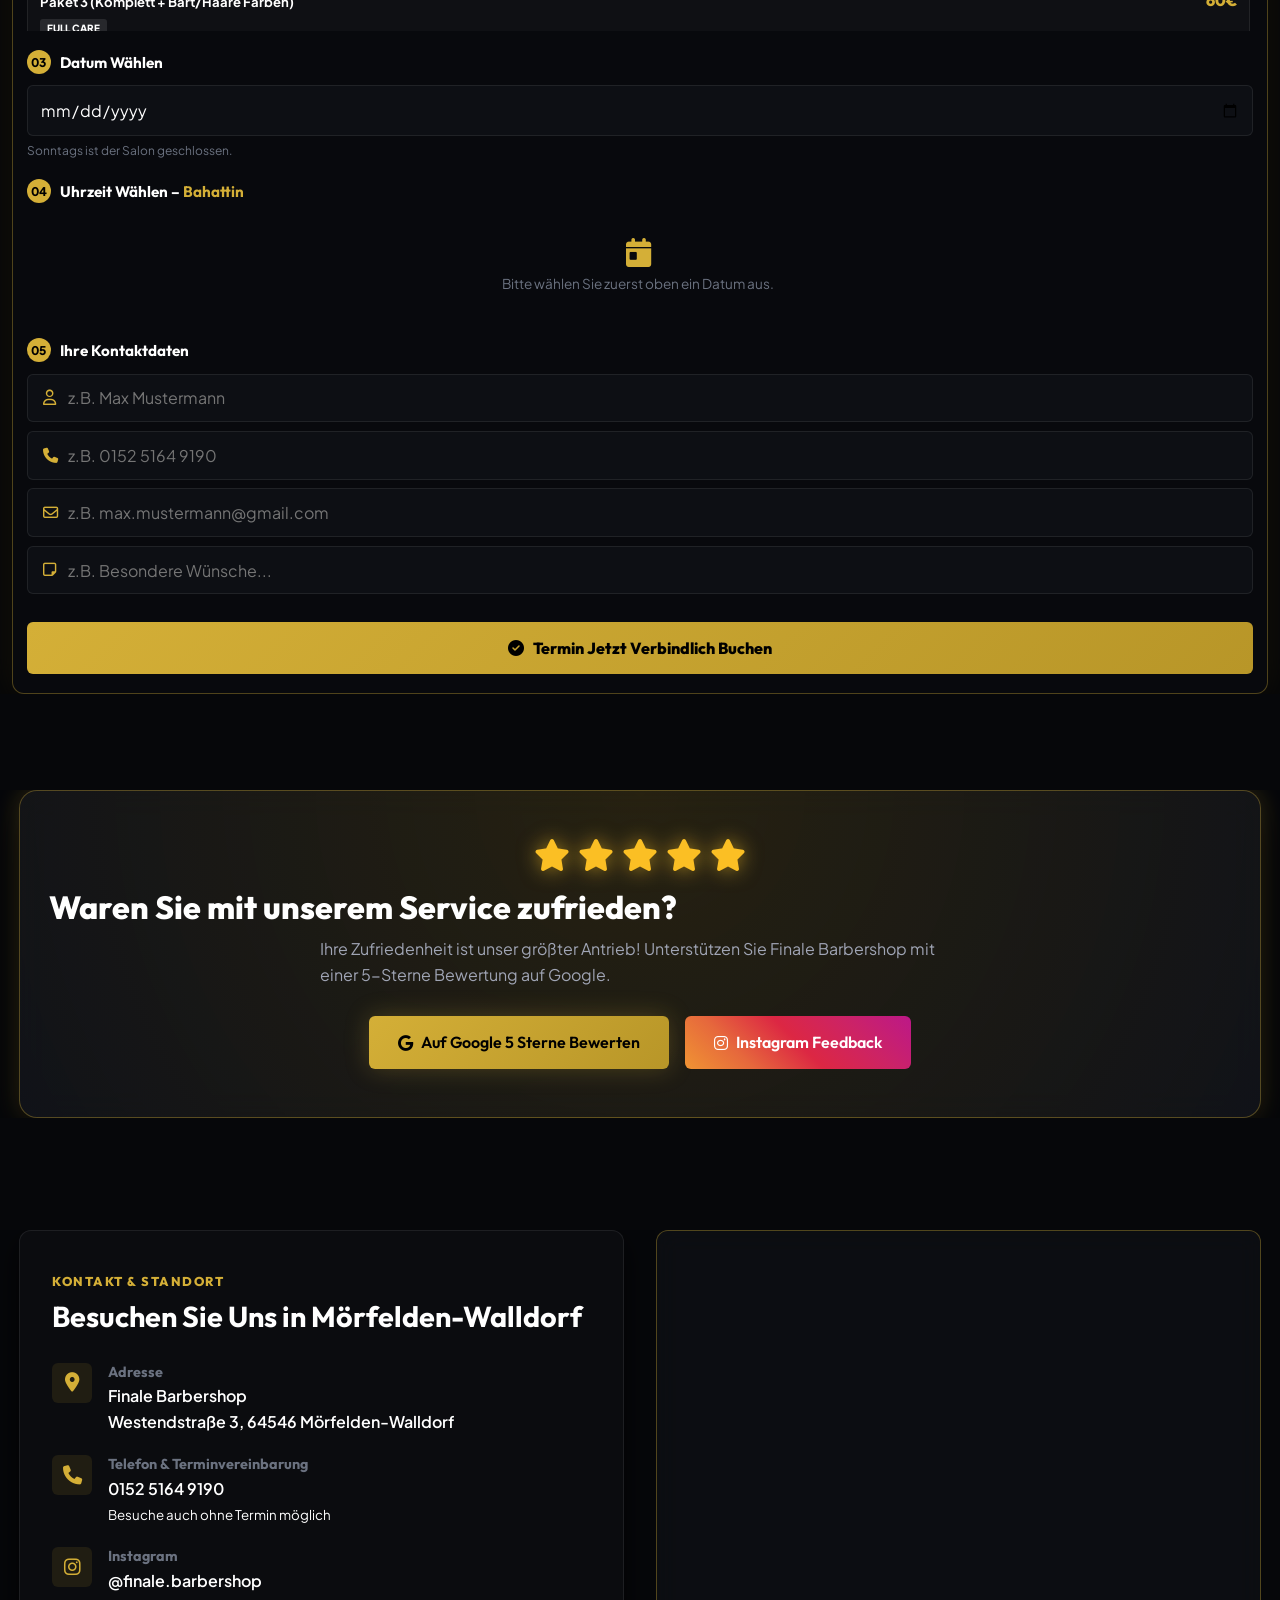
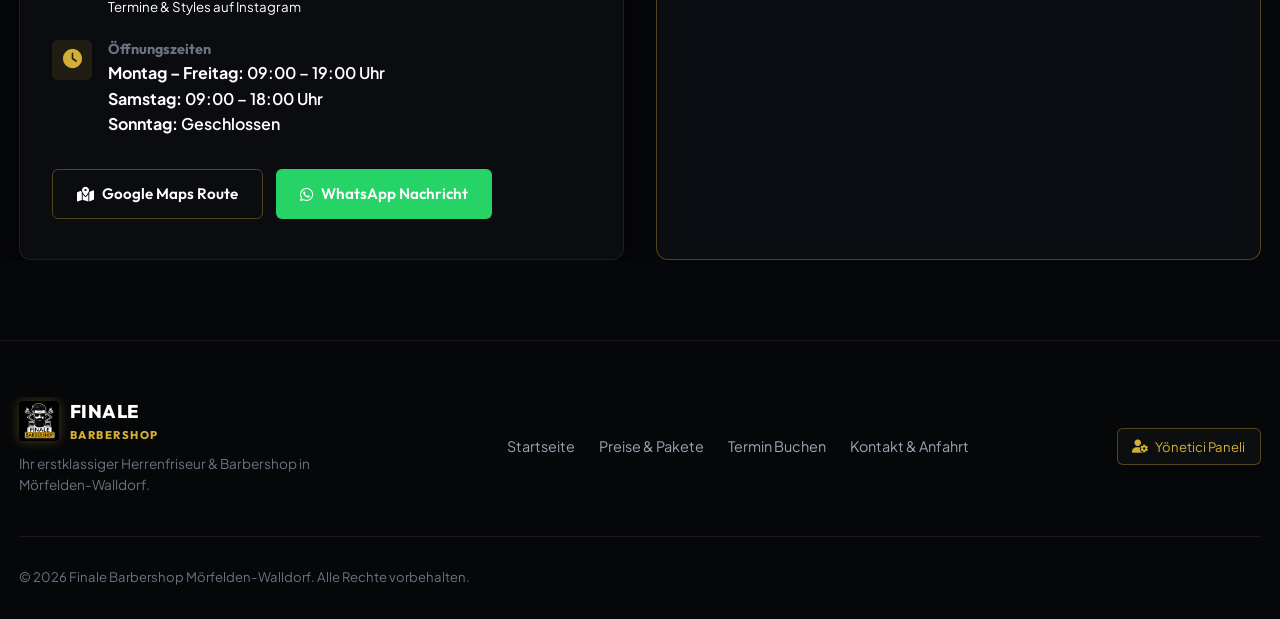
==== commit b6824675: "Add files via upload" ====
--- a/index.html
+++ b/index.html
@@ -1,4 +1,4 @@
-<!DOCTYPE html>
+﻿<!DOCTYPE html>
 <html lang="de">
 <head>
     <meta charset="UTF-8">
@@ -20,6 +20,217 @@
     
     <!-- Stylesheet with Cache Buster -->
     <link rel="stylesheet" href="style.css?v=9.0">
+<style id="mobile-booking-override">
+/* ============================================================
+   NUCLEAR MOBILE FIX - BOOKING SECTION - PHONE OPTIMIZED
+   ============================================================ */
+html, body { overflow-x: hidden !important; max-width: 100vw !important; }
+
+.booking-atelier-section {
+    padding: 2rem 0 !important;
+    width: 100% !important;
+    overflow: hidden !important;
+}
+
+.booking-atelier-section .container {
+    padding: 0 0.75rem !important;
+    width: 100% !important;
+    max-width: 100% !important;
+    box-sizing: border-box !important;
+    overflow: hidden !important;
+}
+
+.booking-atelier-card {
+    width: 100% !important;
+    max-width: 100% !important;
+    padding: 1.2rem 0.85rem !important;
+    box-sizing: border-box !important;
+    overflow: hidden !important;
+    margin: 0 !important;
+}
+
+.atelier-wizard-form {
+    width: 100% !important;
+    max-width: 100% !important;
+    overflow: hidden !important;
+    display: flex !important;
+    flex-direction: column !important;
+    gap: 1.2rem !important;
+}
+
+.atelier-step-box {
+    width: 100% !important;
+    max-width: 100% !important;
+    overflow: hidden !important;
+}
+
+.barbers-flow-list {
+    display: flex !important;
+    flex-direction: column !important;
+    gap: 0.5rem !important;
+    width: 100% !important;
+}
+
+.barber-touch-card {
+    width: 100% !important;
+    max-width: 100% !important;
+    box-sizing: border-box !important;
+    padding: 0.75rem 0.7rem !important;
+    display: flex !important;
+    align-items: center !important;
+    gap: 0.7rem !important;
+    overflow: hidden !important;
+}
+
+.barber-meta-block {
+    flex: 1 !important;
+    min-width: 0 !important;
+    overflow: hidden !important;
+}
+
+.barber-title-txt {
+    font-size: 1rem !important;
+    white-space: nowrap !important;
+    overflow: hidden !important;
+    text-overflow: ellipsis !important;
+}
+
+.barber-role-txt {
+    font-size: 0.72rem !important;
+    white-space: nowrap !important;
+    overflow: hidden !important;
+    text-overflow: ellipsis !important;
+}
+
+.service-tiles-flow {
+    width: 100% !important;
+    max-width: 100% !important;
+    max-height: 220px !important;
+    overflow-y: auto !important;
+    overflow-x: hidden !important;
+    display: flex !important;
+    flex-direction: column !important;
+    gap: 0.45rem !important;
+}
+
+.service-tile-item {
+    width: 100% !important;
+    display: block !important;
+}
+
+.tile-inner-box {
+    width: 100% !important;
+    max-width: 100% !important;
+    box-sizing: border-box !important;
+    padding: 0.7rem 0.75rem !important;
+    overflow: hidden !important;
+}
+
+.tile-top-row {
+    display: flex !important;
+    align-items: center !important;
+    justify-content: space-between !important;
+    gap: 0.4rem !important;
+    width: 100% !important;
+}
+
+.tile-name {
+    font-size: 0.82rem !important;
+    flex: 1 !important;
+    min-width: 0 !important;
+    overflow: hidden !important;
+    text-overflow: ellipsis !important;
+}
+
+.tile-price {
+    font-size: 1rem !important;
+    white-space: nowrap !important;
+    flex-shrink: 0 !important;
+}
+
+.input-date-wrap {
+    width: 100% !important;
+}
+
+.atelier-control {
+    width: 100% !important;
+    max-width: 100% !important;
+    box-sizing: border-box !important;
+    font-size: 16px !important;
+    padding: 0.8rem 0.75rem !important;
+}
+
+.slots-pill-grid {
+    display: grid !important;
+    grid-template-columns: repeat(4, 1fr) !important;
+    gap: 0.35rem !important;
+    width: 100% !important;
+    max-width: 100% !important;
+    max-height: 200px !important;
+    overflow-y: auto !important;
+    overflow-x: hidden !important;
+    box-sizing: border-box !important;
+}
+
+.slot-pill-btn {
+    width: 100% !important;
+    padding: 0.5rem 0.05rem !important;
+    font-size: 0.8rem !important;
+    box-sizing: border-box !important;
+    min-width: 0 !important;
+}
+
+.slot-pill-btn span {
+    font-size: 0.8rem !important;
+}
+
+.slot-pill-btn small {
+    font-size: 0.58rem !important;
+}
+
+.atelier-inputs-stream {
+    display: flex !important;
+    flex-direction: column !important;
+    gap: 0.55rem !important;
+    width: 100% !important;
+}
+
+.atelier-input-group {
+    width: 100% !important;
+    display: flex !important;
+    align-items: center !important;
+    position: relative !important;
+}
+
+.atelier-input-group input {
+    width: 100% !important;
+    max-width: 100% !important;
+    box-sizing: border-box !important;
+    font-size: 16px !important;
+    padding: 0.8rem 0.75rem 0.8rem 2.5rem !important;
+}
+
+.atelier-submit-btn {
+    width: 100% !important;
+    max-width: 100% !important;
+    box-sizing: border-box !important;
+    font-size: 1rem !important;
+    padding: 1rem 1rem !important;
+}
+
+.atelier-closed-alert {
+    width: 100% !important;
+    box-sizing: border-box !important;
+}
+
+.step-badge-row h3 {
+    font-size: 0.95rem !important;
+}
+
+.atelier-title {
+    font-size: 1.5rem !important;
+}
+</style>
 </head>
 <body>
 
--- a/style.css
+++ b/style.css
@@ -1,4 +1,4 @@
-﻿/* ==========================================================================
+/* ==========================================================================
    DER FINALE BARBERSHOP - LUXURY MODERN STYLESHEET (V9 REBUILT R8 ARCHITECTURE)
    ========================================================================== */
 
@@ -780,22 +780,23 @@
 }
 
 /* ==========================================================================
-   ATELIER R8 LUXURY APPOINTMENT SECTION (V9 SHOWSTOPPER)
+   ATELIER R8 LUXURY APPOINTMENT SECTION (V10 PHONE-FIRST PERFECT)
    ========================================================================== */
 .booking-atelier-section {
-    padding: 4.5rem 0;
-    width: 100%;
+    padding: 3rem 0;
+    width: 100%;
+    overflow-x: hidden !important;
 }
 
 .booking-atelier-card {
     background: #08090d;
     border: 1px solid var(--border-gold);
     border-radius: var(--radius-md);
-    padding: 2.2rem 1.8rem;
-    width: 100%;
-    max-width: 580px;
-    margin: 0 auto;
+    padding: 1.5rem 1rem;
+    width: 100% !important;
+    box-sizing: border-box !important;
     box-shadow: 0 15px 45px rgba(0, 0, 0, 0.85), 0 0 35px rgba(212, 175, 55, 0.15);
+    overflow: hidden !important;
 }
 
 .atelier-header {
